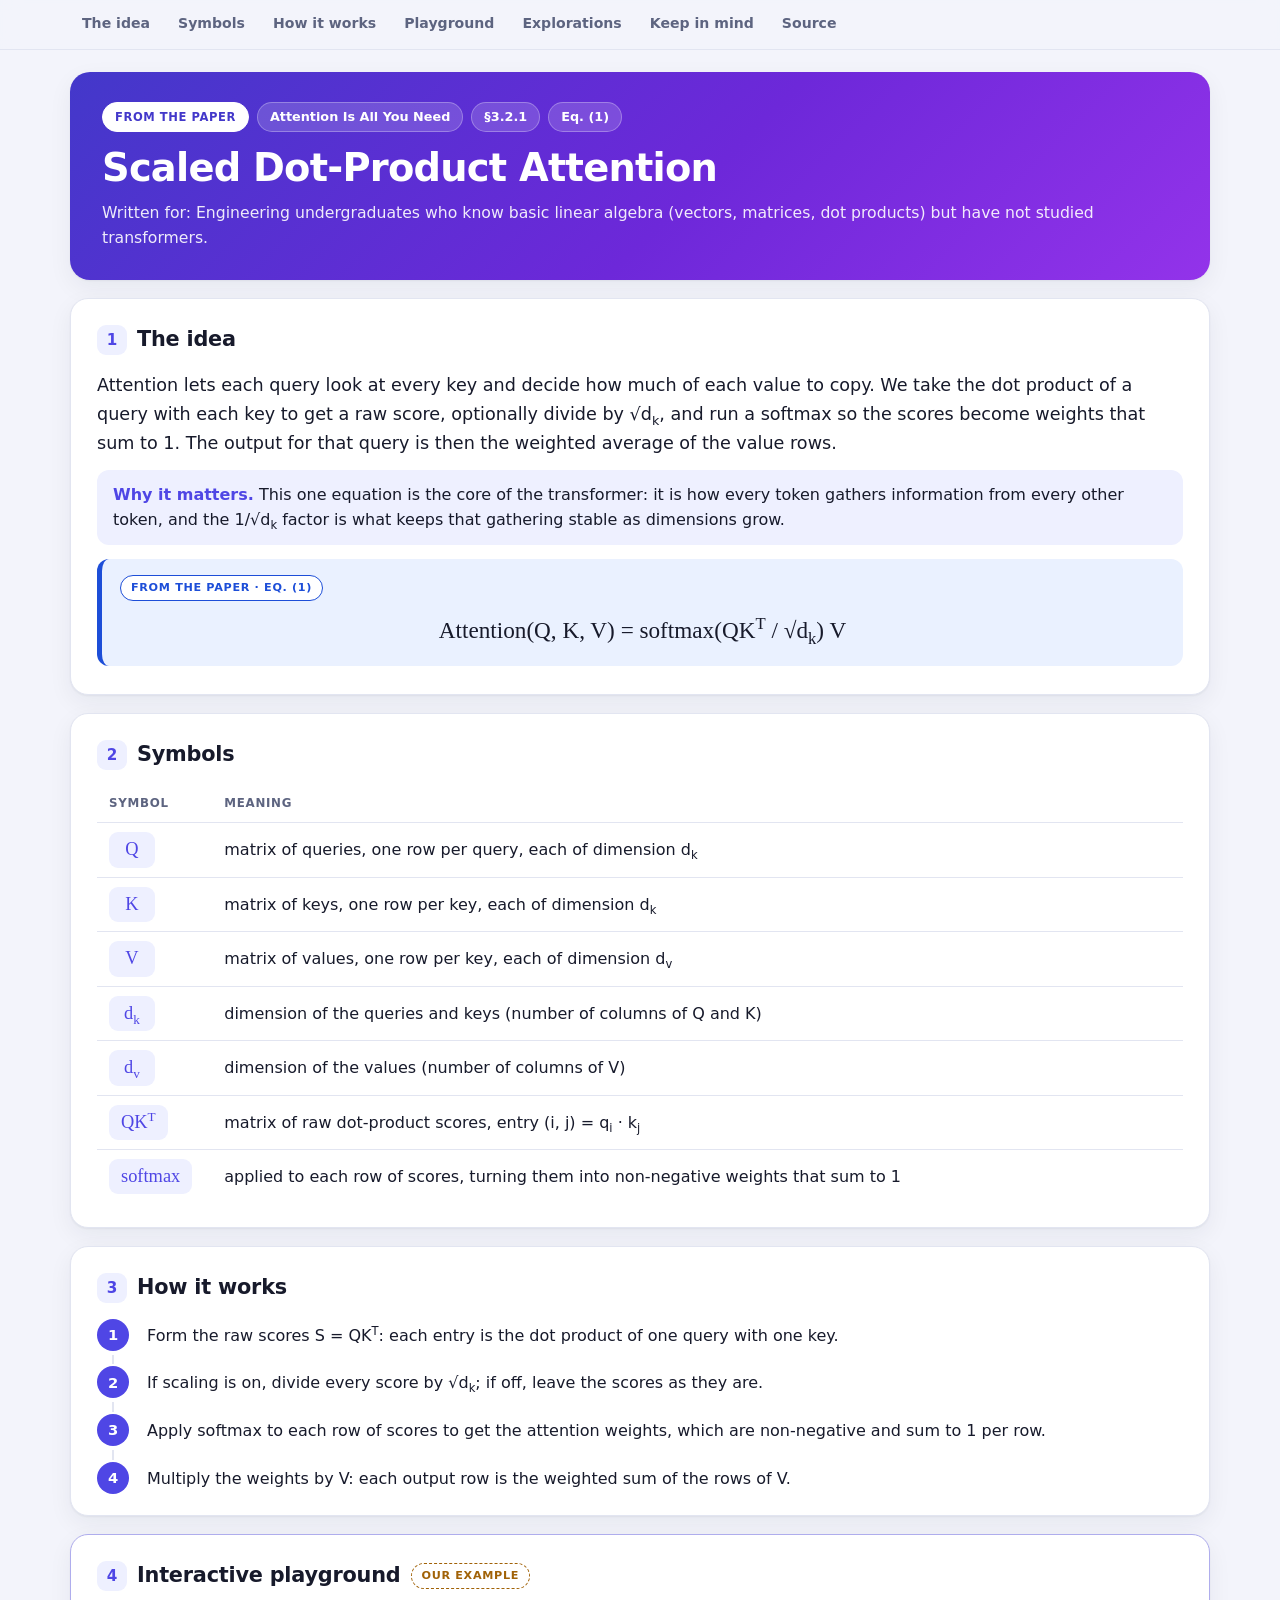
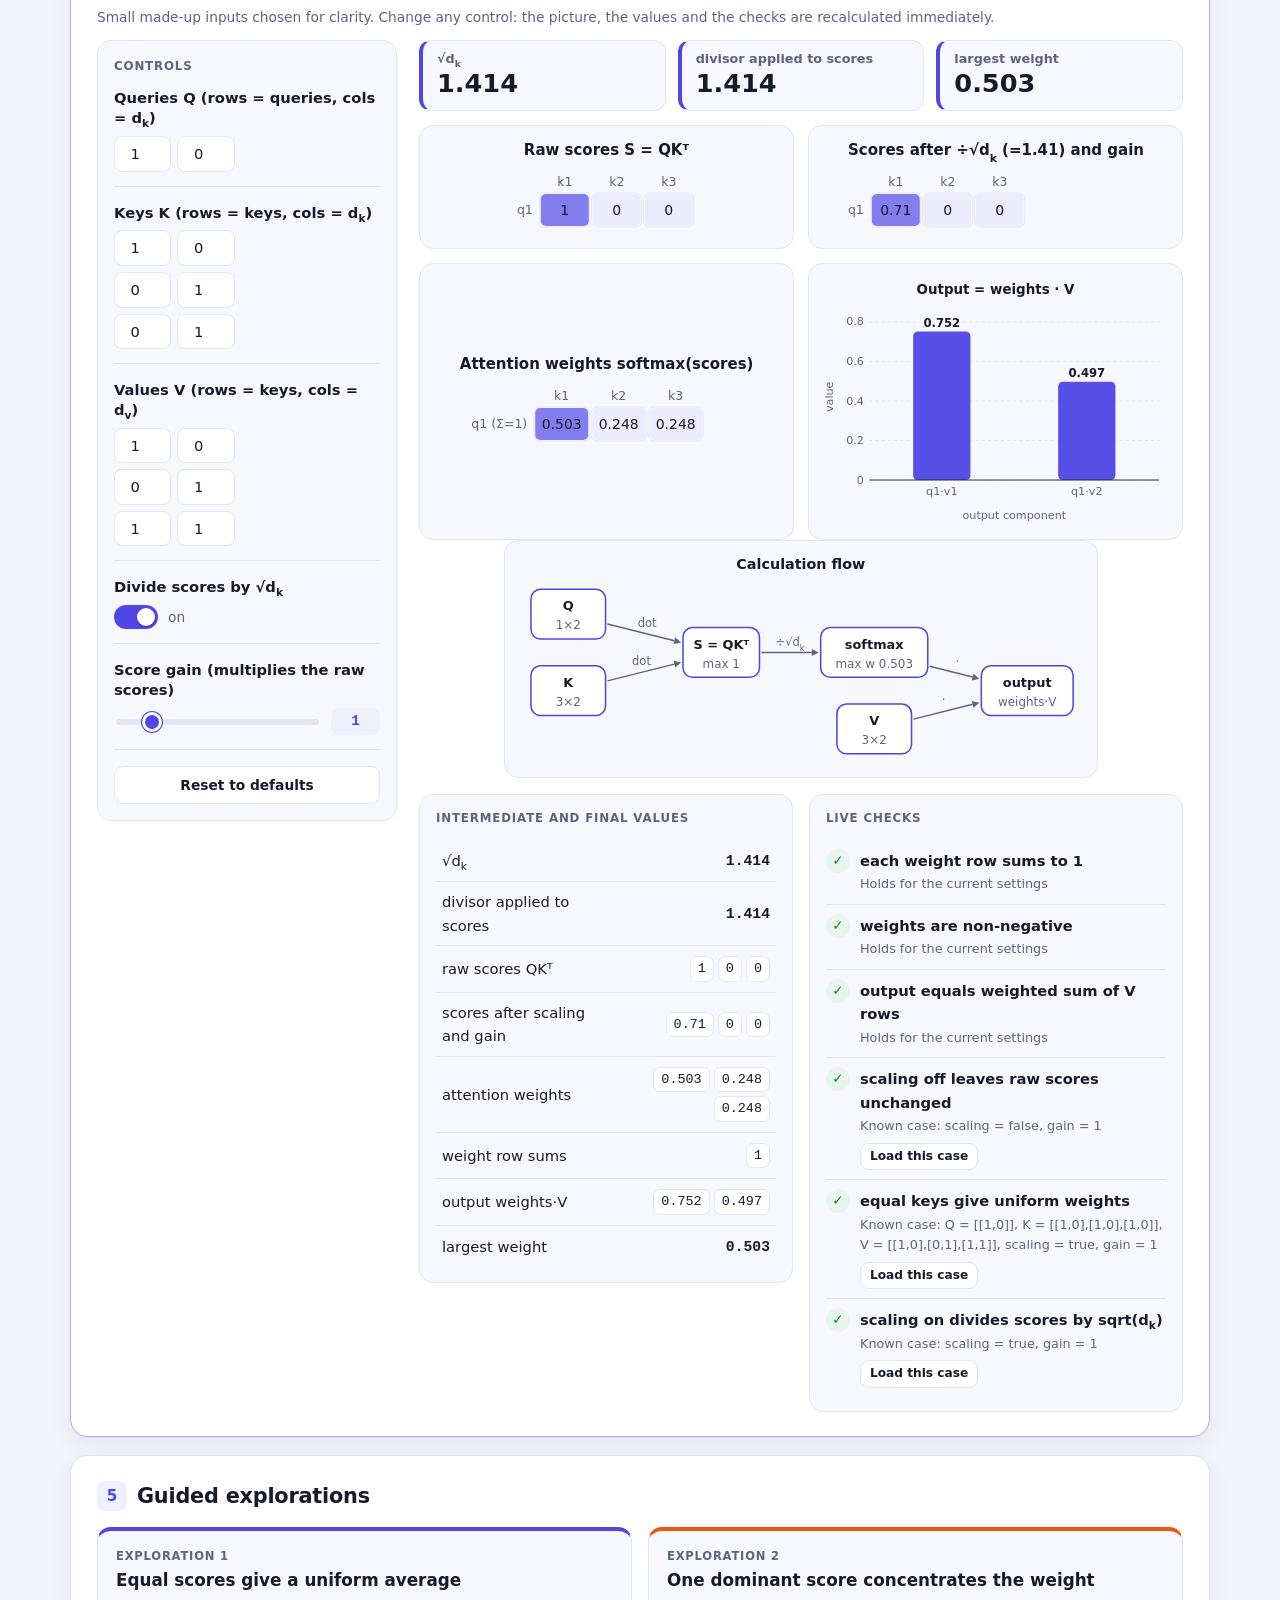
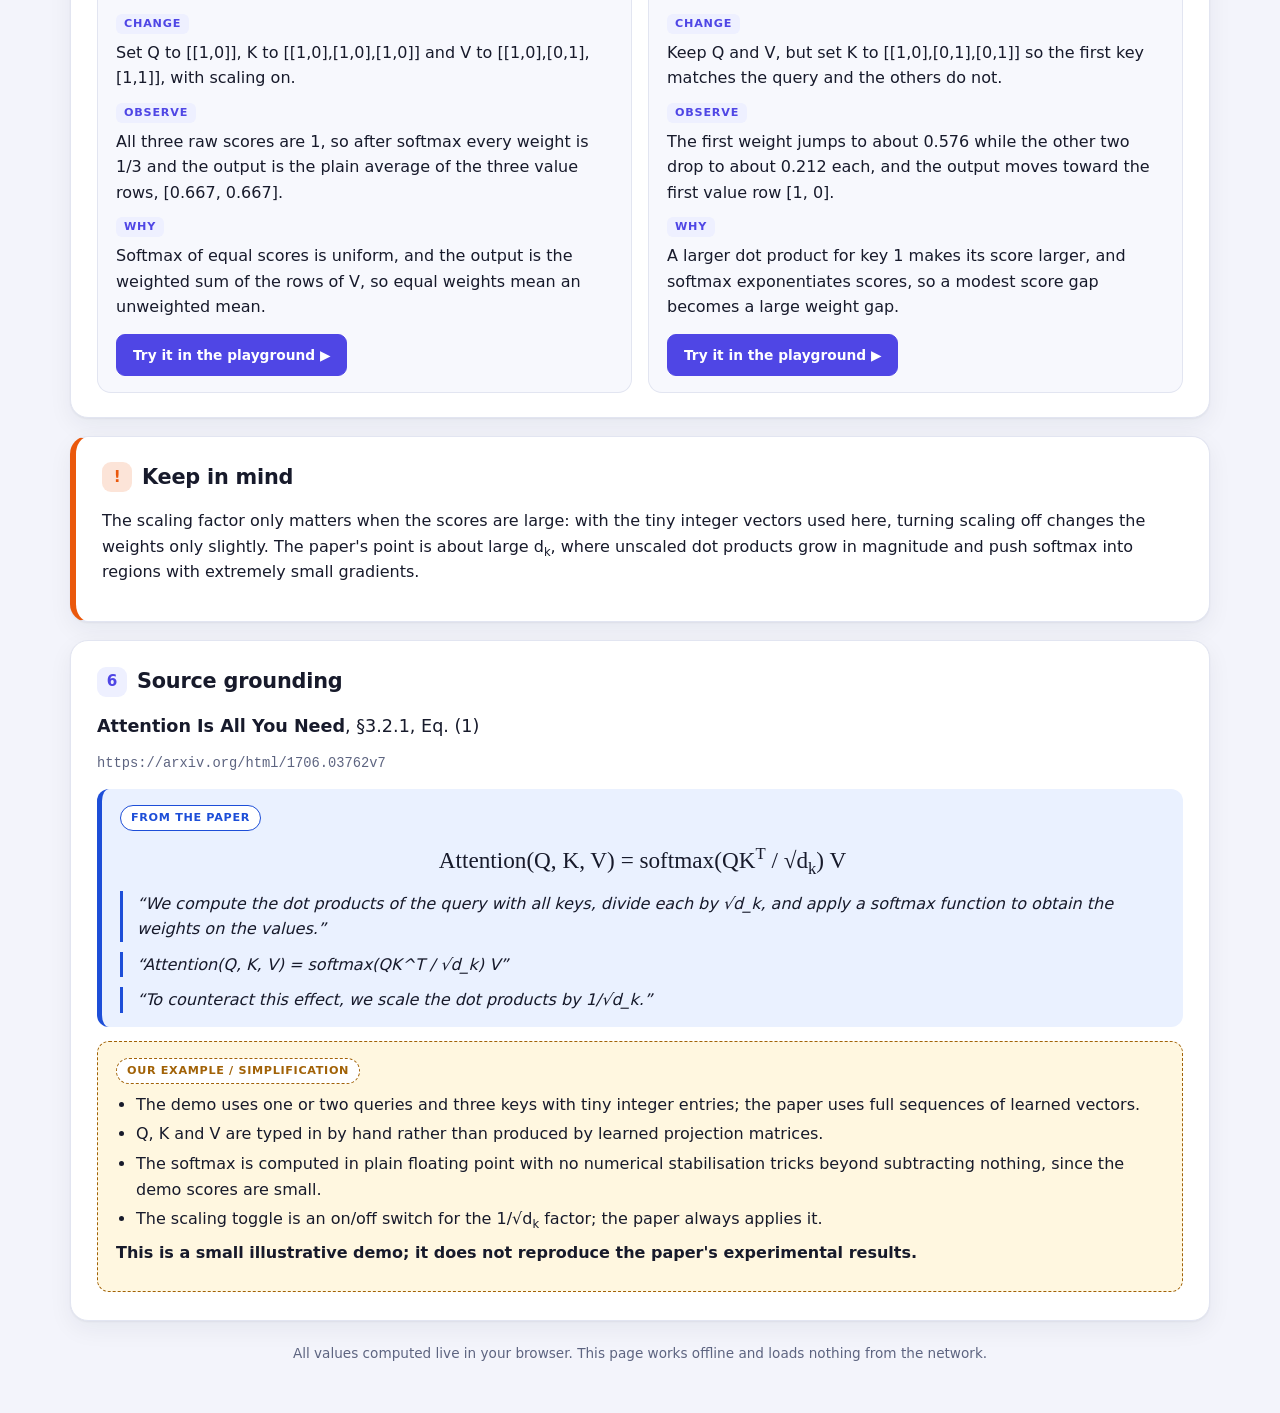
==== examples/attention/out/index.html @ cba254c0 "Redesign page template: hero, sticky controls, result tiles, larger charts" ====
<!DOCTYPE html>
<html lang="en">
<head>
<meta charset="utf-8">
<meta name="viewport" content="width=device-width, initial-scale=1">
<title>Scaled Dot-Product Attention</title>
<style>
:root {
  --bg: #f3f4fb; --card: #ffffff; --card2: #f7f8fd; --fg: #171a2b; --muted: #5d6480; --line: #e2e5f1;
  --primary: #4f46e5; --primary-2: #7c3aed; --soft: #eef0ff; --accent: #ea580c;
  --paper: #1d4ed8; --paper-bg: #eaf1ff; --ours: #a16207; --ours-bg: #fff7e0;
  --good: #15803d; --good-bg: #e7f6ec; --bad: #dc2626; --bad-bg: #fdecec;
  --c1: #4f46e5; --c2: #ea580c; --c3: #059669; --c4: #c026d3; --c5: #0891b2; --c6: #e11d48;
  --shadow: 0 1px 2px rgba(23, 26, 43, 0.05), 0 8px 24px rgba(23, 26, 43, 0.06);
  color-scheme: light;
}
@media (prefers-color-scheme: dark) {
  :root {
    --bg: #0c0f1d; --card: #151a2e; --card2: #1b213a; --fg: #e9ebf7; --muted: #9ba4c8; --line: #2a3154;
    --primary: #8b93ff; --primary-2: #b18cff; --soft: #232a52; --accent: #fb923c;
    --paper: #8ab6ff; --paper-bg: #14254a; --ours: #fbbf24; --ours-bg: #2f2609;
    --good: #4ade80; --good-bg: #11301f; --bad: #f87171; --bad-bg: #3a1618;
    --c1: #8b93ff; --c2: #fb923c; --c3: #34d399; --c4: #e879f9; --c5: #22d3ee; --c6: #fb7185;
    --shadow: 0 1px 2px rgba(0, 0, 0, 0.3), 0 10px 30px rgba(0, 0, 0, 0.28);
    color-scheme: dark;
  }
}
* { box-sizing: border-box; }
html { -webkit-text-size-adjust: 100%; scroll-behavior: smooth; scroll-padding-top: 64px; }
body { margin: 0; background: var(--bg); color: var(--fg); font: 16px/1.6 "Segoe UI", system-ui, -apple-system, Roboto, Helvetica, Arial, sans-serif; }
main { max-width: 1180px; margin: 0 auto; padding: 0 20px 48px; }
h1 { font-size: clamp(1.6rem, 3.4vw, 2.4rem); line-height: 1.15; margin: 14px 0 10px; letter-spacing: -0.02em; }
h2 { font-size: 1.3rem; margin: 0 0 14px; letter-spacing: -0.01em; display: flex; align-items: center; gap: 10px; }
h2 .no { flex: none; width: 30px; height: 30px; border-radius: 9px; background: var(--soft); color: var(--primary); font-size: 0.95rem; display: grid; place-items: center; font-weight: 700; }
h3 { font-size: 1rem; margin: 0 0 8px; }
p { margin: 0 0 12px; }
code, .mono { font-family: ui-monospace, SFMono-Regular, Menlo, Consolas, monospace; font-size: 0.9em; }
code { background: var(--soft); padding: 1px 5px; border-radius: 5px; }
sub, sup { font-size: 0.72em; line-height: 0; }

/* top navigation */
nav.top { position: sticky; top: 0; z-index: 20; background: color-mix(in srgb, var(--bg) 86%, transparent); backdrop-filter: blur(10px); border-bottom: 1px solid var(--line); }
nav.top div { max-width: 1180px; margin: 0 auto; padding: 0 20px; display: flex; gap: 4px; overflow-x: auto; scrollbar-width: none; }
nav.top a { flex: none; color: var(--muted); text-decoration: none; font-size: 0.88rem; font-weight: 600; padding: 12px 12px; border-bottom: 2px solid transparent; }
nav.top a:hover { color: var(--primary); border-bottom-color: var(--primary); }

/* hero */
header.hero { margin: 22px 0 18px; padding: 30px 32px; border-radius: 20px; color: #fff; background: linear-gradient(135deg, #4338ca 0%, #6d28d9 55%, #9333ea 100%); box-shadow: var(--shadow); }
header.hero .chips { display: flex; flex-wrap: wrap; gap: 8px; }
header.hero .chip { font-size: 0.8rem; font-weight: 600; padding: 4px 12px; border-radius: 999px; background: rgba(255, 255, 255, 0.16); border: 1px solid rgba(255, 255, 255, 0.28); }
header.hero .chip.solid { background: #fff; color: #4338ca; border-color: #fff; text-transform: uppercase; letter-spacing: 0.05em; font-size: 0.72rem; padding-top: 5px; }
header.hero p { margin: 0; opacity: 0.9; font-size: 0.98rem; }

section { background: var(--card); border: 1px solid var(--line); border-radius: 18px; padding: 24px 26px; margin: 18px 0; box-shadow: var(--shadow); }
.lead { font-size: 1.1rem; line-height: 1.65; }
.why { background: var(--soft); border-radius: 12px; padding: 12px 16px; }
.why b { color: var(--primary); }

.tag { display: inline-block; font-size: 0.7rem; font-weight: 700; letter-spacing: 0.06em; text-transform: uppercase; padding: 3px 10px; border-radius: 999px; border: 1px solid; white-space: nowrap; }
.tag.paper { color: var(--paper); background: var(--card); border-color: var(--paper); }
.tag.ours { color: var(--ours); background: var(--card); border-color: var(--ours); border-style: dashed; }
.from-paper { border-left: 5px solid var(--paper); background: var(--paper-bg); border-radius: 12px; padding: 14px 18px; margin: 14px 0 4px; }
.from-ours { border: 1.5px dashed var(--ours); background: var(--ours-bg); border-radius: 12px; padding: 14px 18px; margin: 14px 0 4px; }
.formula { font-size: 1.45rem; line-height: 1.7; font-family: Cambria, "Cambria Math", "Times New Roman", serif; margin: 10px 0 2px; overflow-x: auto; text-align: center; }
blockquote { margin: 10px 0 0; padding-left: 14px; border-left: 3px solid var(--paper); font-style: italic; }
.cite { color: var(--muted); }

table { border-collapse: collapse; width: 100%; }
th, td { text-align: left; padding: 9px 12px; border-bottom: 1px solid var(--line); vertical-align: middle; }
tr:last-child td { border-bottom: 0; }
th { font-size: 0.74rem; color: var(--muted); text-transform: uppercase; letter-spacing: 0.06em; }
td.sym { width: 1%; white-space: nowrap; padding-right: 20px; }
td.sym span { display: inline-block; min-width: 46px; text-align: center; font-family: Cambria, "Cambria Math", "Times New Roman", serif; font-size: 1.15rem; background: var(--soft); color: var(--primary); border-radius: 9px; padding: 3px 12px; }

ol.steps { list-style: none; margin: 0; padding: 0; counter-reset: s; }
ol.steps li { counter-increment: s; position: relative; padding: 4px 0 18px 50px; }
ol.steps li::before { content: counter(s); position: absolute; left: 0; top: 0; width: 32px; height: 32px; border-radius: 50%; background: var(--primary); color: #fff; font-weight: 700; display: grid; place-items: center; font-size: 0.92rem; }
ol.steps li::after { content: ""; position: absolute; left: 15px; top: 36px; bottom: 2px; width: 2px; background: var(--line); }
ol.steps li:last-child { padding-bottom: 0; } ol.steps li:last-child::after { display: none; }

/* playground */
#playground { border-color: color-mix(in srgb, var(--primary) 35%, var(--line)); }
.play { display: grid; grid-template-columns: 300px minmax(0, 1fr); gap: 22px; align-items: start; }
.controls { position: sticky; top: 62px; background: var(--card2); border: 1px solid var(--line); border-radius: 14px; padding: 16px; max-height: calc(100vh - 80px); overflow-y: auto; }
.kicker { color: var(--muted); font-size: 0.74rem; font-weight: 700; text-transform: uppercase; letter-spacing: 0.07em; margin: 0 0 12px; }
.ctl { margin: 0 0 16px; padding-bottom: 14px; border-bottom: 1px solid var(--line); }
.ctl > label, .ctl > .lbl { display: block; font-weight: 600; font-size: 0.92rem; margin-bottom: 8px; line-height: 1.35; }
.ctl .row { display: flex; align-items: center; gap: 10px; }
.ctl output { flex: none; min-width: 3.4em; text-align: center; font-family: ui-monospace, Consolas, monospace; font-weight: 700; font-size: 0.9rem; color: var(--primary); background: var(--soft); border-radius: 8px; padding: 2px 8px; }
.ctl input[type=range] { -webkit-appearance: none; appearance: none; flex: 1; min-width: 0; height: 22px; background: transparent; cursor: pointer; }
.ctl input[type=range]::-webkit-slider-runnable-track { height: 6px; border-radius: 999px; background: var(--line); }
.ctl input[type=range]::-webkit-slider-thumb { -webkit-appearance: none; width: 20px; height: 20px; margin-top: -7px; border-radius: 50%; background: var(--primary); border: 3px solid var(--card); box-shadow: 0 0 0 1px var(--primary); }
.ctl input[type=range]::-moz-range-track { height: 6px; border-radius: 999px; background: var(--line); }
.ctl input[type=range]::-moz-range-thumb { width: 16px; height: 16px; border-radius: 50%; background: var(--primary); border: 3px solid var(--card); }
.ctl input[type=number], .ctl select { font: inherit; font-size: 0.92rem; color: var(--fg); background: var(--card); border: 1px solid var(--line); border-radius: 8px; padding: 6px 8px; }
.ctl input[type=number]:focus, .ctl select:focus, .ctl input[type=range]:focus-visible { outline: 2px solid var(--primary); outline-offset: 1px; }
.ctl input[type=number] { width: 5.4em; }
.ctl select { width: 100%; }
.ctl .cells { display: grid; gap: 6px; justify-content: start; }
.ctl .cells input { width: 3.9em; padding: 5px 4px; text-align: center; }
.ctl .cells span { display: block; font-size: 0.7rem; color: var(--muted); text-align: center; }
.ctl input[type=checkbox] { -webkit-appearance: none; appearance: none; flex: none; width: 44px; height: 24px; border-radius: 999px; background: var(--line); position: relative; cursor: pointer; transition: background 0.15s; margin: 0; }
.ctl input[type=checkbox]::before { content: ""; position: absolute; top: 3px; left: 3px; width: 18px; height: 18px; border-radius: 50%; background: #fff; transition: transform 0.15s; box-shadow: 0 1px 2px rgba(0, 0, 0, 0.3); }
.ctl input[type=checkbox]:checked { background: var(--primary); }
.ctl input[type=checkbox]:checked::before { transform: translateX(20px); }
button { font: inherit; font-size: 0.86rem; font-weight: 600; color: var(--fg); background: var(--card); border: 1px solid var(--line); border-radius: 9px; padding: 7px 13px; cursor: pointer; }
button:hover { border-color: var(--primary); color: var(--primary); }
button.try { color: #fff; background: var(--primary); border-color: var(--primary); padding: 9px 16px; }
button.try:hover { filter: brightness(1.1); color: #fff; }
#pg-reset { width: 100%; }

.tiles { display: grid; grid-template-columns: repeat(auto-fit, minmax(150px, 1fr)); gap: 12px; margin-bottom: 14px; }
.tile { background: var(--card2); border: 1px solid var(--line); border-left: 4px solid var(--primary); border-radius: 12px; padding: 10px 14px; min-width: 0; }
.tile .k { color: var(--muted); font-size: 0.8rem; font-weight: 600; line-height: 1.3; }
.tile .v { font-size: 1.6rem; font-weight: 700; font-variant-numeric: tabular-nums; line-height: 1.25; overflow-wrap: anywhere; }
.tile .v small { font-size: 0.85rem; font-weight: 600; color: var(--muted); margin-left: 4px; }

#pg-visual { min-height: 140px; }
.pg-svg { max-width: 100%; height: auto; display: block; margin: 0 auto; }
.pg-svg text { font-family: "Segoe UI", system-ui, -apple-system, Roboto, Arial, sans-serif; }
.pg-grid { display: grid; grid-template-columns: repeat(var(--cols, 2), minmax(0, 1fr)); gap: 14px; align-items: stretch; }
.pg-cell { min-width: 0; background: var(--card2); border: 1px solid var(--line); border-radius: 14px; padding: 12px; display: grid; align-items: center; overflow-x: auto; }
.pg-cell.wide { grid-column: 1 / -1; }
.pg-cell > .pg-grid > .pg-cell { background: transparent; border: 0; padding: 0; }
#pg-visual > .pg-svg { background: var(--card2); border: 1px solid var(--line); border-radius: 14px; padding: 12px; }
.pg-note { color: var(--muted); font-size: 0.88rem; margin: 6px 0; text-align: center; }
.err { color: var(--bad); background: var(--bad-bg); border: 1px solid var(--bad); border-radius: 10px; padding: 10px 14px; margin: 0 0 12px; font-size: 0.92rem; }

.results { display: grid; grid-template-columns: repeat(2, minmax(0, 1fr)); gap: 16px; align-items: start; margin-top: 16px; }
.box { background: var(--card2); border: 1px solid var(--line); border-radius: 14px; padding: 14px 16px; min-width: 0; }
#pg-readouts td { padding: 8px 6px; font-size: 0.92rem; }
#pg-readouts td:first-child { width: 46%; }
#pg-readouts td.val { text-align: right; }
.pills { display: flex; flex-wrap: wrap; gap: 4px; justify-content: flex-end; margin: 2px 0; }
.pill { font-family: ui-monospace, Consolas, monospace; font-size: 0.84rem; font-variant-numeric: tabular-nums; background: var(--card); border: 1px solid var(--line); border-radius: 7px; padding: 1px 7px; }
.num { font-family: ui-monospace, Consolas, monospace; font-weight: 700; font-variant-numeric: tabular-nums; }
.unit { color: var(--muted); font-size: 0.82rem; margin-left: 4px; }
.checks { list-style: none; margin: 0; padding: 0; }
.checks li { padding: 9px 0; border-bottom: 1px solid var(--line); font-size: 0.92rem; display: grid; grid-template-columns: auto minmax(0, 1fr); gap: 2px 10px; align-items: start; }
.checks li:last-child { border-bottom: 0; }
.checks .mark { grid-row: span 2; width: 24px; height: 24px; border-radius: 50%; display: grid; place-items: center; font-weight: 700; font-size: 0.85rem; }
.checks .ok .mark { color: var(--good); background: var(--good-bg); } .checks .no .mark { color: var(--bad); background: var(--bad-bg); }
.checks .nm { font-weight: 600; }
.checks .when { color: var(--muted); font-size: 0.8rem; display: flex; flex-wrap: wrap; gap: 6px 10px; align-items: center; overflow-wrap: anywhere; }
.checks button { font-size: 0.76rem; padding: 3px 9px; }

.cards { display: grid; grid-template-columns: repeat(2, minmax(0, 1fr)); gap: 16px; }
.card { border: 1px solid var(--line); border-top: 4px solid var(--primary); border-radius: 14px; padding: 16px 18px; background: var(--card2); display: flex; flex-direction: column; }
.card:nth-child(2) { border-top-color: var(--accent); }
.card h3 { font-size: 1.05rem; }
.card h3 small { display: block; color: var(--muted); font-size: 0.72rem; font-weight: 700; text-transform: uppercase; letter-spacing: 0.07em; margin-bottom: 2px; }
.card dl { margin: 0 0 14px; flex: 1; }
.card dt { display: inline-block; font-size: 0.7rem; font-weight: 700; letter-spacing: 0.07em; text-transform: uppercase; color: var(--primary); background: var(--soft); border-radius: 6px; padding: 1px 8px; margin-top: 12px; }
.card dd { margin: 5px 0 0; }
.limit { border-left: 6px solid var(--accent); }
.limit h2 .no { background: color-mix(in srgb, var(--accent) 16%, transparent); color: var(--accent); }
.muted { color: var(--muted); } .small { font-size: 0.86rem; }
ul.plain { margin: 8px 0 0; padding-left: 20px; }
ul.plain li { margin: 4px 0; }
footer { color: var(--muted); font-size: 0.85rem; text-align: center; margin-top: 22px; }
@media (max-width: 900px) {
  .play { grid-template-columns: minmax(0, 1fr); }
  .controls { position: static; max-height: none; }
}
@media (max-width: 720px) {
  main { padding: 0 12px 36px; }
  .cards, .results, .pg-grid { grid-template-columns: minmax(0, 1fr); }
  section { padding: 18px 16px; }
  header.hero { padding: 22px 18px; }
  .formula { font-size: 1.15rem; }
}

</style>
</head>
<body>
<nav class="top" aria-label="Sections"><div>
  <a href="#idea">The idea</a><a href="#symbols">Symbols</a><a href="#how">How it works</a><a href="#playground">Playground</a><a href="#explore">Explorations</a><a href="#limitation">Keep in mind</a><a href="#grounding">Source</a>
</div></nav>
<main>
<header class="hero">
<div class="chips"><span class="chip solid">From the paper</span><span class="chip">Attention Is All You Need</span><span class="chip">§3.2.1</span><span class="chip">Eq. (1)</span></div>
<h1>Scaled Dot-Product Attention</h1>
<p>Written for: Engineering undergraduates who know basic linear algebra (vectors, matrices, dot products) but have not studied transformers.</p>
</header>

<section id="idea">
<h2><span class="no">1</span>The idea</h2>
<p class="lead">Attention lets each query look at every key and decide how much of each value to copy. We take the dot product of a query with each key to get a raw score, optionally divide by √d<sub>k</sub>, and run a softmax so the scores become weights that sum to 1. The output for that query is then the weighted average of the value rows.</p><p class="why"><b>Why it matters.</b> This one equation is the core of the transformer: it is how every token gathers information from every other token, and the 1/√d<sub>k</sub> factor is what keeps that gathering stable as dimensions grow.</p><div class="from-paper"><span class="tag paper">From the paper · Eq. (1)</span><div class="formula">Attention(Q, K, V) = softmax(QK<sup>T</sup> / √d<sub>k</sub>) V</div></div>
</section>

<section id="symbols">
<h2><span class="no">2</span>Symbols</h2>
<table><thead><tr><th>Symbol</th><th>Meaning</th></tr></thead><tbody><tr><td class="sym"><span>Q</span></td><td>matrix of queries, one row per query, each of dimension d<sub>k</sub></td></tr><tr><td class="sym"><span>K</span></td><td>matrix of keys, one row per key, each of dimension d<sub>k</sub></td></tr><tr><td class="sym"><span>V</span></td><td>matrix of values, one row per key, each of dimension d<sub>v</sub></td></tr><tr><td class="sym"><span>d<sub>k</sub></span></td><td>dimension of the queries and keys (number of columns of Q and K)</td></tr><tr><td class="sym"><span>d<sub>v</sub></span></td><td>dimension of the values (number of columns of V)</td></tr><tr><td class="sym"><span>QK<sup>T</sup></span></td><td>matrix of raw dot-product scores, entry (i, j) = q<sub>i</sub> · k<sub>j</sub></td></tr><tr><td class="sym"><span>softmax</span></td><td>applied to each row of scores, turning them into non-negative weights that sum to 1</td></tr></tbody></table>
</section>

<section id="how">
<h2><span class="no">3</span>How it works</h2>
<ol class="steps"><li>Form the raw scores S = QK<sup>T</sup>: each entry is the dot product of one query with one key.</li><li>If scaling is on, divide every score by √d<sub>k</sub>; if off, leave the scores as they are.</li><li>Apply softmax to each row of scores to get the attention weights, which are non-negative and sum to 1 per row.</li><li>Multiply the weights by V: each output row is the weighted sum of the rows of V.</li></ol>
</section>

<section id="playground">
<h2><span class="no">4</span>Interactive playground <span class="tag ours">Our example</span></h2>
<p class="muted small">Small made-up inputs chosen for clarity. Change any control: the picture, the values and the checks are recalculated immediately.</p>
<div class="play">
  <aside class="controls">
    <p class="kicker">Controls</p>
    <div id="pg-controls"></div>
    <button type="button" id="pg-reset">Reset to defaults</button>
  </aside>
  <div class="stage">
    <div id="pg-error" class="err" hidden></div>
    <div id="pg-tiles" class="tiles"></div>
    <div id="pg-visual"></div>
    <div class="results">
      <div class="box">
        <p class="kicker">Intermediate and final values</p>
        <table id="pg-readouts"><tbody></tbody></table>
      </div>
      <div class="box" id="pg-checks-wrap" hidden>
        <p class="kicker">Live checks</p>
        <ul class="checks" id="pg-checks"></ul>
      </div>
    </div>
  </div>
</div>
</section>

<section id="explore">
<h2><span class="no">5</span>Guided explorations</h2>
<div class="cards"><div class="card"><h3><small>Exploration 1</small>Equal scores give a uniform average</h3><dl><dt>Change</dt><dd>Set Q to [[1,0]], K to [[1,0],[1,0],[1,0]] and V to [[1,0],[0,1],[1,1]], with scaling on.</dd><dt>Observe</dt><dd>All three raw scores are 1, so after softmax every weight is 1/3 and the output is the plain average of the three value rows, [0.667, 0.667].</dd><dt>Why</dt><dd>Softmax of equal scores is uniform, and the output is the weighted sum of the rows of V, so equal weights mean an unweighted mean.</dd></dl><p style="margin:0"><button type="button" class="try" data-set="{&quot;Q&quot;: [[1, 0]], &quot;K&quot;: [[1, 0], [1, 0], [1, 0]], &quot;V&quot;: [[1, 0], [0, 1], [1, 1]], &quot;scaling&quot;: true}">Try it in the playground &#9654;</button></p></div><div class="card"><h3><small>Exploration 2</small>One dominant score concentrates the weight</h3><dl><dt>Change</dt><dd>Keep Q and V, but set K to [[1,0],[0,1],[0,1]] so the first key matches the query and the others do not.</dd><dt>Observe</dt><dd>The first weight jumps to about 0.576 while the other two drop to about 0.212 each, and the output moves toward the first value row [1, 0].</dd><dt>Why</dt><dd>A larger dot product for key 1 makes its score larger, and softmax exponentiates scores, so a modest score gap becomes a large weight gap.</dd></dl><p style="margin:0"><button type="button" class="try" data-set="{&quot;Q&quot;: [[1, 0]], &quot;K&quot;: [[1, 0], [0, 1], [0, 1]], &quot;V&quot;: [[1, 0], [0, 1], [1, 1]], &quot;scaling&quot;: true}">Try it in the playground &#9654;</button></p></div></div>
</section>

<section id="limitation" class="limit">
<h2><span class="no">!</span>Keep in mind</h2>
<p>The scaling factor only matters when the scores are large: with the tiny integer vectors used here, turning scaling off changes the weights only slightly. The paper's point is about large d<sub>k</sub>, where unscaled dot products grow in magnitude and push softmax into regions with extremely small gradients.</p>
</section>

<section id="grounding">
<h2><span class="no">6</span>Source grounding</h2>
<p class="lead"><b>Attention Is All You Need</b>, §3.2.1, Eq. (1)</p><p class="muted small mono">https://arxiv.org/html/1706.03762v7</p><div class="from-paper"><span class="tag paper">From the paper</span><div class="formula">Attention(Q, K, V) = softmax(QK<sup>T</sup> / √d<sub>k</sub>) V</div><blockquote>“We compute the dot products of the query with all keys, divide each by √d_k, and apply a softmax function to obtain the weights on the values.”</blockquote><blockquote>“Attention(Q, K, V) = softmax(QK^T / √d_k) V”</blockquote><blockquote>“To counteract this effect, we scale the dot products by 1/√d_k.”</blockquote></div><div class="from-ours"><span class="tag ours">Our example / simplification</span><ul class="plain"><li>The demo uses one or two queries and three keys with tiny integer entries; the paper uses full sequences of learned vectors.</li><li>Q, K and V are typed in by hand rather than produced by learned projection matrices.</li><li>The softmax is computed in plain floating point with no numerical stabilisation tricks beyond subtracting nothing, since the demo scores are small.</li><li>The scaling toggle is an on/off switch for the 1/√d<sub>k</sub> factor; the paper always applies it.</li></ul><p style="margin-top:8px"><b>This is a small illustrative demo; it does not reproduce the paper's experimental results.</b></p></div>
</section>

<footer>All values computed live in your browser. This page works offline and loads nothing from the network.</footer>
</main>

<script type="application/json" id="pg-data">{"controls": [{"id": "Q", "type": "matrix", "label": "Queries Q (rows = queries, cols = d\u003csub>k\u003c/sub>)", "default": [[1, 0]], "rows": 1, "cols": 2, "min": -3, "max": 3, "step": 1}, {"id": "K", "type": "matrix", "label": "Keys K (rows = keys, cols = d\u003csub>k\u003c/sub>)", "default": [[1, 0], [0, 1], [0, 1]], "rows": 3, "cols": 2, "min": -3, "max": 3, "step": 1}, {"id": "V", "type": "matrix", "label": "Values V (rows = keys, cols = d\u003csub>v\u003c/sub>)", "default": [[1, 0], [0, 1], [1, 1]], "rows": 3, "cols": 2, "min": -3, "max": 3, "step": 1}, {"id": "scaling", "type": "toggle", "label": "Divide scores by √d\u003csub>k\u003c/sub>", "default": true}, {"id": "gain", "type": "slider", "label": "Score gain (multiplies the raw scores)", "default": 1, "min": 0.5, "max": 4, "step": 0.5}], "readouts": [{"key": "sqrtDk", "label": "√d\u003csub>k\u003c/sub>", "digits": 3, "unit": ""}, {"key": "divisor", "label": "divisor applied to scores", "digits": 3, "unit": ""}, {"key": "S", "label": "raw scores QKᵀ", "digits": 2, "unit": ""}, {"key": "scores", "label": "scores after scaling and gain", "digits": 2, "unit": ""}, {"key": "weights", "label": "attention weights", "digits": 3, "unit": ""}, {"key": "rowSums", "label": "weight row sums", "digits": 3, "unit": ""}, {"key": "output", "label": "output weights·V", "digits": 3, "unit": ""}, {"key": "maxWeight", "label": "largest weight", "digits": 3, "unit": ""}], "tests": [{"name": "each weight row sums to 1", "params": {}, "expect": "out.rowSums.every(s => Math.abs(s - 1) \u003c 1e-9)"}, {"name": "weights are non-negative", "params": {}, "expect": "out.weights.every(r => r.every(w => w >= -1e-12))"}, {"name": "output equals weighted sum of V rows", "params": {}, "expect": "out.output.every((row, i) => row.every((val, c) => Math.abs(val - out.weights[i].reduce((a, w, j) => a + w * p.V[j][c], 0)) \u003c 1e-9))"}, {"name": "scaling off leaves raw scores unchanged", "params": {"scaling": false, "gain": 1}, "expect": "out.scores.every((r, i) => r.every((v, j) => Math.abs(v - out.S[i][j]) \u003c 1e-9))"}, {"name": "equal keys give uniform weights", "params": {"Q": [[1, 0]], "K": [[1, 0], [1, 0], [1, 0]], "V": [[1, 0], [0, 1], [1, 1]], "scaling": true, "gain": 1}, "expect": "out.weights[0].every(w => Math.abs(w - 1 / 3) \u003c 1e-9) && Math.abs(out.output[0][0] - 2 / 3) \u003c 1e-9 && Math.abs(out.output[0][1] - 2 / 3) \u003c 1e-9"}, {"name": "scaling on divides scores by sqrt(d\u003csub>k\u003c/sub>)", "params": {"scaling": true, "gain": 1}, "expect": "out.scores.every((r, i) => r.every((v, j) => Math.abs(v - out.S[i][j] / Math.sqrt(out.dk)) \u003c 1e-9))"}]}</script>
<script>
/* Paper to Playground helper library.
   H  : pure drawing + math helpers available to generated compute()/render() code.
   PG : parameter plumbing shared by the page runtime and the offline checker.
   No DOM access here, so the same file runs in the browser and in the embedded JS engine. */
var H = (function () {
  'use strict';
  var H = {};
  var NAMED = { accent: 'var(--accent)', primary: 'var(--primary)', fg: 'var(--fg)', muted: 'var(--muted)', line: 'var(--line)',
    good: 'var(--good)', bad: 'var(--bad)', warn: 'var(--ours)', paper: 'var(--paper)', none: 'none', bg: 'var(--card)' };
  H.colors = ['var(--c1)', 'var(--c2)', 'var(--c3)', 'var(--c4)', 'var(--c5)', 'var(--c6)'];

  function col(c, def) {
    if (c === undefined || c === null || c === '') return def;
    if (typeof c === 'number') return H.colors[((Math.round(c) % 6) + 6) % 6];
    if (NAMED[c]) return NAMED[c];
    return String(c).replace(/[;"<>]/g, '');
  }
  function n(v, d) { v = Number(v); return isFinite(v) ? v : d; }
  function r2(v) { return Math.round(v * 100) / 100; }
  function arr(a) { return Array.isArray(a) ? a : (a === undefined || a === null ? [] : [a]); }
  function mat(m) {
    m = arr(m);
    if (m.length && !Array.isArray(m[0])) return [m];
    return m.map(arr);
  }

  /* ---------- math ---------- */
  H.clamp = function (x, lo, hi) { return Math.min(hi, Math.max(lo, x)); };
  H.round = function (x, d) { var k = Math.pow(10, d === undefined ? 0 : d); return Math.round(x * k) / k; };
  H.sum = function (a) { var s = 0; a = arr(a); for (var i = 0; i < a.length; i++) s += Number(a[i]); return s; };
  H.mean = function (a) { a = arr(a); return a.length ? H.sum(a) / a.length : 0; };
  H.dot = function (a, b) { var s = 0, k = Math.min(arr(a).length, arr(b).length); for (var i = 0; i < k; i++) s += a[i] * b[i]; return s; };
  H.transpose = function (m) {
    m = mat(m); if (!m.length) return [];
    return m[0].map(function (_, j) { return m.map(function (row) { return row[j]; }); });
  };
  H.matmul = function (a, b) {
    a = mat(a); b = mat(b); var bt = H.transpose(b);
    return a.map(function (row) { return bt.map(function (c) { return H.dot(row, c); }); });
  };
  H.softmax = function (a, T) {
    a = arr(a).map(Number); if (!a.length) return [];
    T = (T === undefined || !(T > 0)) ? 1 : T;
    var mx = Math.max.apply(null, a);
    var e = a.map(function (v) { return Math.exp((v - mx) / T); });
    var s = H.sum(e);
    return e.map(function (v) { return v / s; });
  };
  H.log2 = function (x) { return Math.log(x) / Math.LN2; };
  H.linspace = function (a, b, k) {
    k = Math.max(1, Math.round(n(k, 2))); if (k === 1) return [a];
    var o = []; for (var i = 0; i < k; i++) o.push(a + (b - a) * i / (k - 1)); return o;
  };
  H.range = function (k) { var o = []; for (var i = 0; i < k; i++) o.push(i); return o; };
  H.argmax = function (a) { var bi = -1, bv = -Infinity; arr(a).forEach(function (v, i) { if (v > bv) { bv = v; bi = i; } }); return bi; };
  /* seeded pseudo-random generator (mulberry32): var rnd = H.rng(7); rnd() -> [0,1) */
  H.rng = function (seed) {
    var s = (Math.round(n(seed, 1)) >>> 0) || 1;
    return function () {
      s = (s + 0x6D2B79F5) >>> 0; var t = s;
      t = Math.imul(t ^ (t >>> 15), t | 1); t ^= t + Math.imul(t ^ (t >>> 7), t | 61);
      return ((t ^ (t >>> 14)) >>> 0) / 4294967296;
    };
  };
  H.fmt = function (x, d) {
    if (typeof x === 'boolean') return x ? 'yes' : 'no';
    if (typeof x === 'string') return x;
    if (x === null || x === undefined) return '–';
    if (Array.isArray(x)) return '[' + x.map(function (v) { return H.fmt(v, d); }).join(', ') + ']';
    x = Number(x);
    if (isNaN(x)) return 'NaN';
    if (!isFinite(x)) return x > 0 ? '∞' : '−∞';
    d = (d === undefined || d === null || !isFinite(d)) ? 3 : Math.max(0, Math.min(10, Math.round(d)));
    if (x !== 0 && Math.abs(x) < 0.5 * Math.pow(10, -d)) return x.toExponential(2).replace('-', '−');
    if (Math.abs(x) >= 1e7) return x.toExponential(2).replace('-', '−');
    var s = x.toFixed(d);
    if (s.indexOf('.') >= 0) s = s.replace(/0+$/, '').replace(/\.$/, '');
    if (s === '-0') s = '0';
    return s.replace('-', '−');
  };
  H.esc = function (s) {
    return String(s === undefined || s === null ? '' : s).replace(/&/g, '&amp;').replace(/</g, '&lt;').replace(/>/g, '&gt;').replace(/"/g, '&quot;');
  };

  /* ---------- svg primitives ---------- */
  H.svg = function (w, h, inner) {
    w = n(w, 480); h = n(h, 260);
    return '<svg class="pg-svg" viewBox="0 0 ' + w + ' ' + h + '" width="' + w + '" height="' + h + '" role="img">' +
      (Array.isArray(inner) ? inner.join('') : (inner || '')) + '</svg>';
  };
  /* d_k, m_{t-1}, 10^-8 in labels become real sub/superscripts */
  function script(t) {
    function span(kind) { return function (m, pre, braced, bare) { return pre + '<tspan baseline-shift="' + kind + '" style="font-size:72%">' + (braced !== undefined ? braced : bare) + '</tspan>'; }; }
    return t.replace(/([^\s_])_(?:\{([^{}]{1,24})\}|([A-Za-z0-9]{1,3})(?![A-Za-z0-9_]))/g, span('sub'))
      .replace(/([^\s^])\^(?:\{([^{}]{1,24})\}|([\u2212-]?[A-Za-z0-9]{1,3})(?![A-Za-z0-9]))/g, span('super'));
  }
  H.text = function (x, y, str, o) {
    o = o || {};
    var st = 'fill:' + col(o.color || o.fill, 'var(--fg)') + ';font-size:' + n(o.size, 12) + 'px;' + (o.bold ? 'font-weight:600;' : '');
    var tr = o.rotate ? ' transform="rotate(' + n(o.rotate, 0) + ' ' + r2(n(x, 0)) + ' ' + r2(n(y, 0)) + ')"' : '';
    return '<text x="' + r2(n(x, 0)) + '" y="' + r2(n(y, 0)) + '" text-anchor="' + (o.anchor === 'middle' || o.anchor === 'end' ? o.anchor : 'start') + '" style="' + st + '"' + tr + '>' + script(H.esc(H.fmt(str))) + '</text>';
  };
  function T(x, y, str, o) { o = o || {}; var q = { anchor: 'middle' }; for (var k in o) q[k] = o[k]; return H.text(x, y, str, q); }
  H.line = function (x1, y1, x2, y2, o) {
    o = o || {};
    return '<line x1="' + r2(n(x1, 0)) + '" y1="' + r2(n(y1, 0)) + '" x2="' + r2(n(x2, 0)) + '" y2="' + r2(n(y2, 0)) +
      '" style="stroke:' + col(o.color || o.stroke, 'var(--fg)') + ';stroke-width:' + n(o.width, 1.5) + (o.dash ? ';stroke-dasharray:' + (o.dash === true ? '4 3' : String(o.dash).replace(/[^0-9 .,]/g, '')) : '') + '"/>';
  };
  H.rect = function (x, y, w, h, o) {
    o = o || {};
    return '<rect x="' + r2(n(x, 0)) + '" y="' + r2(n(y, 0)) + '" width="' + r2(Math.max(0, n(w, 0))) + '" height="' + r2(Math.max(0, n(h, 0))) +
      '" rx="' + n(o.rx, 0) + '" style="fill:' + col(o.fill || o.color, 'var(--c1)') + ';stroke:' + col(o.stroke, 'none') +
      ';stroke-width:' + n(o.width, 1) + ';fill-opacity:' + n(o.opacity, 1) + '"/>';
  };
  H.circle = function (cx, cy, r, o) {
    o = o || {};
    return '<circle cx="' + r2(n(cx, 0)) + '" cy="' + r2(n(cy, 0)) + '" r="' + r2(Math.max(0, n(r, 3))) + '" style="fill:' + col(o.fill || o.color, 'var(--c1)') +
      ';stroke:' + col(o.stroke, 'none') + ';stroke-width:' + n(o.width, 1) + ';fill-opacity:' + n(o.opacity, 1) + '"/>';
  };
  H.path = function (points, o) {
    o = o || {};
    var d = '', pen = false;
    arr(points).forEach(function (p) {
      var x = Number(p && p[0]), y = Number(p && p[1]);
      if (!isFinite(x) || !isFinite(y)) { pen = false; return; }
      d += (pen ? 'L' : 'M') + r2(x) + ' ' + r2(y) + ' '; pen = true;
    });
    return '<path d="' + d + '" style="fill:' + col(o.fill, 'none') + ';stroke:' + col(o.color || o.stroke, 'var(--c1)') + ';stroke-width:' + n(o.width, 2) +
      (o.dash ? ';stroke-dasharray:4 3' : '') + ';fill-opacity:' + n(o.opacity, 1) + '"/>';
  };
  H.arrow = function (x1, y1, x2, y2, o) {
    o = o || {};
    x1 = n(x1, 0); y1 = n(y1, 0); x2 = n(x2, 0); y2 = n(y2, 0);
    var c = col(o.color, 'var(--muted)'), w = n(o.width, 1.5);
    var dx = x2 - x1, dy = y2 - y1, L = Math.sqrt(dx * dx + dy * dy) || 1, ux = dx / L, uy = dy / L, hs = 5 + w * 1.5;
    var bx = x2 - ux * hs, by = y2 - uy * hs;
    var s = H.line(x1, y1, bx, by, { color: c, width: w, dash: o.dash });
    s += '<polygon points="' + r2(x2) + ',' + r2(y2) + ' ' + r2(bx - uy * hs * 0.5) + ',' + r2(by + ux * hs * 0.5) + ' ' + r2(bx + uy * hs * 0.5) + ',' + r2(by - ux * hs * 0.5) + '" style="fill:' + c + '"/>';
    if (o.label !== undefined && o.label !== '') s += T((x1 + x2) / 2 + uy * 12, (y1 + y2) / 2 - ux * 7 + (ux ? 0 : 4), o.label, { size: 12, color: o.labelColor || 'muted' });
    return s;
  };

  /* ---------- charts (each returns a complete <svg>) ---------- */
  function ticks(lo, hi, k) {
    var span = hi - lo;
    if (!(span > 0)) { span = Math.abs(lo) || 1; lo -= span / 2; hi = lo + span; }
    var step = Math.pow(10, Math.floor(Math.log(span / k) / Math.LN10)), e = span / k / step;
    if (e >= 7.5) step *= 10; else if (e >= 3.5) step *= 5; else if (e >= 1.5) step *= 2;
    var t = [], v = Math.ceil(lo / step - 1e-9) * step;
    for (; v <= hi + step * 1e-9 && t.length < 40; v += step) t.push(Math.abs(v) < step * 1e-9 ? 0 : v);
    return { t: t, d: Math.max(0, Math.min(8, -Math.floor(Math.log(step) / Math.LN10 + 1e-9))) };
  }
  function finite(a) { return a.filter(function (v) { return typeof v === 'number' && isFinite(v); }); }
  function hlSet(h) { var s = {}; arr(h).forEach(function (i) { s[i] = 1; }); return s; }

  H.bars = function (o) {
    o = o || {};
    var vals = arr(o.values).map(Number), k = vals.length;
    var labels = arr(o.labels), w = n(o.w, 390), h = n(o.h, 280), dg = o.digits === undefined ? 3 : o.digits;
    var m = { l: 54, r: 12, t: o.title ? 42 : 18, b: o.xLabel ? 52 : 32 };
    var f = finite(vals), lo = Math.min(0, f.length ? Math.min.apply(null, f) : 0), hi = Math.max(0, f.length ? Math.max.apply(null, f) : 1);
    if (o.min !== undefined && isFinite(o.min)) lo = Math.min(lo, Number(o.min));
    var span0 = hi - lo;
    if (o.max !== undefined && isFinite(o.max)) hi = Math.max(hi, Number(o.max)); else hi = hi + span0 * 0.12;
    if (lo < 0) lo -= span0 * 0.14;   /* room for value labels under negative bars */
    if (hi === lo) hi = lo + 1;
    var tk = ticks(lo, hi, 5), pw = w - m.l - m.r, ph = h - m.t - m.b;
    var Y = function (v) { return m.t + ph - (v - lo) / (hi - lo) * ph; };
    var hl = hlSet(o.highlight), s = '';
    if (o.title) s += T(w / 2, 20, o.title, { size: 15, bold: true });
    tk.t.forEach(function (v) {
      s += H.line(m.l, Y(v), w - m.r, Y(v), { color: 'line', width: 1, dash: '3 4' });
      s += T(m.l - 6, Y(v) + 4, H.fmt(v, tk.d), { anchor: 'end', size: 12.5, color: 'muted' });
    });
    var slot = k ? pw / k : pw, bw = Math.min(64, slot * 0.7);
    for (var i = 0; i < k; i++) {
      var v = isFinite(vals[i]) ? vals[i] : 0, cx = m.l + slot * (i + 0.5), y0 = Y(0), y1 = Y(H.clamp(v, lo, hi));
      var c = o.colors ? col(arr(o.colors)[i], 'var(--c1)') : (hl[i] ? 'var(--accent)' : col(o.color, 'var(--c1)'));
      s += H.rect(cx - bw / 2, Math.min(y0, y1), bw, Math.abs(y1 - y0), { fill: c, rx: 5, opacity: (o.highlight !== undefined && !hl[i]) ? 0.45 : 0.95 });
      if (k <= 16) s += T(cx, (v >= 0 ? Math.min(y0, y1) - 5 : Math.max(y0, y1) + 13), H.fmt(vals[i], dg), { size: k > 10 ? 10 : 13, bold: true });
      if (k <= 24) s += T(cx, m.t + ph + 17, labels[i] === undefined ? String(i + 1) : labels[i], { size: k > 12 ? 10 : 12.5, color: 'muted' });
    }
    s += H.line(m.l, Y(0), w - m.r, Y(0), { color: 'fg', width: 1 });
    if (o.yLabel) s += T(13, m.t + ph / 2, o.yLabel, { size: 12.5, color: 'muted', rotate: -90 });
    if (o.xLabel) s += T(m.l + pw / 2, h - 8, o.xLabel, { size: 12.5, color: 'muted' });
    return H.svg(w, h, s);
  };

  H.lines = function (o) {
    o = o || {};
    var cat = arr(o.x).length && arr(o.x).some(function (v) { return typeof v !== 'number' || !isFinite(v); }) ? arr(o.x).map(String) : null;
    function catX(v) { if (!cat || typeof v === 'number') return Number(v); var k = cat.indexOf(String(v)); return k < 0 ? NaN : k; }
    var series = arr(o.series).map(function (sr, i) {
      var y = arr(sr && sr.y).map(Number);
      var x = arr(sr && sr.x).length ? arr(sr.x).map(Number) : (arr(o.x).length && !cat ? arr(o.x).map(Number) : H.range(y.length));
      return { name: sr && sr.name !== undefined ? String(sr.name) : '', x: x, y: y, color: col(sr && sr.color, H.colors[i % 6]), dash: sr && sr.dash };
    });
    var pts = arr(o.points).map(function (q) { return { x: catX(q && q.x), y: Number(q && q.y), label: q && q.label, color: q && q.color }; });
    var marks = arr(o.markers).map(function (q) { return { x: catX(q && q.x), label: q && q.label }; });
    var w = n(o.w, 400), h = n(o.h, 290), named = series.filter(function (sr) { return sr.name; });
    var m = { l: 56, r: 16, t: (o.title ? 40 : 14) + (named.length ? 18 : 0), b: 48 };
    var xs = [], ys = [];
    series.forEach(function (sr) { xs = xs.concat(finite(sr.x)); ys = ys.concat(finite(sr.y)); });
    pts.forEach(function (p) { if (isFinite(p.x)) xs.push(Number(p.x)); if (isFinite(p.y)) ys.push(Number(p.y)); });
    marks.forEach(function (p) { if (isFinite(p.x)) xs.push(Number(p.x)); });
    var x0 = xs.length ? Math.min.apply(null, xs) : 0, x1 = xs.length ? Math.max.apply(null, xs) : 1;
    var y0 = ys.length ? Math.min.apply(null, ys) : 0, y1 = ys.length ? Math.max.apply(null, ys) : 1;
    if (x1 === x0) { x0 -= 0.5; x1 += 0.5; }
    var pad = (y1 - y0) * 0.06 || Math.abs(y0) * 0.1 || 0.5; y0 -= pad; y1 += pad;
    if (o.yMin !== undefined && isFinite(o.yMin)) y0 = Number(o.yMin);
    if (o.yMax !== undefined && isFinite(o.yMax)) y1 = Number(o.yMax);
    if (y1 <= y0) y1 = y0 + 1;
    var pw = w - m.l - m.r, ph = h - m.t - m.b;
    var X = function (v) { return m.l + (v - x0) / (x1 - x0) * pw; }, Y = function (v) { return m.t + ph - (H.clamp(v, y0, y1) - y0) / (y1 - y0) * ph; };
    var s = '', tx = ticks(x0, x1, 6), ty = ticks(y0, y1, 5);
    if (o.title) s += T(w / 2, 20, o.title, { size: 15, bold: true });
    ty.t.forEach(function (v) { s += H.line(m.l, Y(v), w - m.r, Y(v), { color: 'line', width: 1, dash: '3 4' }) + T(m.l - 6, Y(v) + 4, H.fmt(v, ty.d), { anchor: 'end', size: 12.5, color: 'muted' }); });
    if (cat) tx = { t: H.range(cat.length).filter(function (i) { return cat.length <= 12 || i % Math.ceil(cat.length / 12) === 0; }), d: 0 };
    tx.t.forEach(function (v) { s += H.line(X(v), m.t + ph, X(v), m.t + ph + 4, { color: 'muted', width: 1 }) + T(X(v), m.t + ph + 16, cat ? cat[v] : H.fmt(v, tx.d), { size: 12.5, color: 'muted' }); });
    s += H.line(m.l, m.t + ph, w - m.r, m.t + ph, { color: 'fg', width: 1 }) + H.line(m.l, m.t, m.l, m.t + ph, { color: 'fg', width: 1 });
    marks.forEach(function (mk) {
      if (!isFinite(mk.x)) return;
      s += H.line(X(mk.x), m.t, X(mk.x), m.t + ph, { color: 'accent', width: 1.5, dash: true });
      if (mk.label !== undefined && mk.label !== '') s += T(H.clamp(X(mk.x), m.l + 30, w - m.r - 30), m.t + 11, mk.label, { size: 11, color: 'accent', bold: true });
    });
    series.forEach(function (sr) {
      s += H.path(sr.x.map(function (xv, i) { return [isFinite(xv) && isFinite(sr.y[i]) ? X(xv) : NaN, isFinite(sr.y[i]) ? Y(sr.y[i]) : NaN]; }), { color: sr.color, width: 2.6, dash: sr.dash });
      if (sr.x.length <= 24) sr.x.forEach(function (xv, i) { if (isFinite(xv) && isFinite(sr.y[i])) s += H.circle(X(xv), Y(sr.y[i]), 3.2, { fill: sr.color }); });
    });
    pts.forEach(function (p) {
      if (!isFinite(p.x) || !isFinite(p.y)) return;
      s += H.circle(X(p.x), Y(p.y), 5.5, { fill: col(p.color, 'var(--accent)'), stroke: 'bg', width: 2 });
      if (p.label !== undefined) s += T(H.clamp(X(p.x), m.l + 40, w - m.r - 40), Y(p.y) - 10, p.label, { size: 11, bold: true });
    });
    var lx = m.l;
    named.forEach(function (sr) {
      s += H.line(lx, m.t - 10, lx + 16, m.t - 10, { color: sr.color, width: 3 }) + T(lx + 21, m.t - 6, sr.name, { anchor: 'start', size: 12.5 });
      lx += 36 + sr.name.length * 7.2;
    });
    if (o.yLabel) s += T(13, m.t + ph / 2, o.yLabel, { size: 12.5, color: 'muted', rotate: -90 });
    if (o.xLabel) s += T(m.l + pw / 2, h - 8, o.xLabel, { size: 12.5, color: 'muted' });
    return H.svg(w, h, s);
  };

  H.heatmap = function (o) {
    o = o || {};
    var M = mat(o.matrix), rows = M.length, cols = rows ? Math.max.apply(null, M.map(function (r) { return r.length; })) : 0;
    var rl = arr(o.rowLabels), cl = arr(o.colLabels), dg = o.digits === undefined ? 2 : o.digits, shade = o.shade !== false;
    var fm = typeof o.fmt === 'function' ? o.fmt : function (v) { return H.fmt(v, dg); };
    var maxL = 0; rl.forEach(function (t) { maxL = Math.max(maxL, String(t).length); });
    var left = rl.length ? Math.min(170, 14 + maxL * 7.4) : 8, top = (o.title ? 34 : 6) + (cl.length ? 20 : 0);
    var longest = 4; M.forEach(function (r) { r.forEach(function (v) { longest = Math.max(longest, String(fm(v)).length); }); });
    cl.forEach(function (t) { longest = Math.max(longest, String(t).length * 0.9); });
    var cw = n(o.cellW, H.clamp(longest * 8.2 + 16, 52, 120)), ch = n(o.cellH, 36);
    var w = Math.max(left + cols * cw + 8, o.title ? String(o.title).length * 8.4 + 16 : 0), h = top + rows * ch + 8;
    var all = []; M.forEach(function (r) { all = all.concat(finite(r.map(Number))); });
    var lo = o.min !== undefined ? Number(o.min) : (all.length ? Math.min.apply(null, all) : 0), hi = o.max !== undefined ? Number(o.max) : (all.length ? Math.max.apply(null, all) : 1);
    var hl = {}; arr(o.highlight).forEach(function (rc) { if (Array.isArray(rc)) hl[rc[0] + ',' + rc[1]] = 1; });
    var s = '';
    if (o.title) s += T(w / 2, 17, o.title, { size: 15, bold: true });
    for (var j = 0; j < cols; j++) if (cl[j] !== undefined) s += T(left + cw * (j + 0.5), top - 6, cl[j], { size: 12.5, color: 'muted' });
    for (var i = 0; i < rows; i++) {
      if (rl[i] !== undefined) s += T(left - 6, top + ch * (i + 0.5) + 4, rl[i], { anchor: 'end', size: 12.5, color: 'muted' });
      for (j = 0; j < cols; j++) {
        var v = M[i][j], x = left + cw * j, y = top + ch * i, isN = typeof v === 'number' && isFinite(v);
        var t = isN && hi > lo ? (v - lo) / (hi - lo) : (isN && shade && hi === lo ? 0.5 : 0);
        var on = hl[i + ',' + j] || o.highlightRow === i || o.highlightCol === j;
        s += H.rect(x + 1, y + 1, cw - 2, ch - 2, { fill: 'var(--card)', stroke: on ? 'accent' : 'line', width: on ? 2.5 : 1, rx: 6 });
        if (shade && isN) s += H.rect(x + 2, y + 2, cw - 4, ch - 4, { fill: col(o.color, 'var(--c1)'), opacity: 0.1 + 0.6 * H.clamp(t, 0, 1), rx: 5 });
        s += T(x + cw / 2, y + ch / 2 + 5, v === undefined ? '' : fm(v), { size: 14, bold: !!on });
      }
    }
    return H.svg(w, h, s);
  };
  H.matrixTable = function (matrix, o) {
    o = o || {}; var q = { matrix: matrix, shade: false };
    for (var k in o) q[k] = o[k];
    return H.heatmap(q);
  };
  H.vectorTable = function (vec, o) {
    o = o || {}; var q = { matrix: [arr(vec)], shade: false };
    for (var k in o) q[k] = o[k];
    if (o.labels && !o.colLabels) q.colLabels = o.labels;
    return H.heatmap(q);
  };

  H.flow = function (o) {
    o = o || {};
    var off = o.title ? 24 : 0, nodes = arr(o.nodes).map(function (nd, i) {
      nd = nd || {};
      var label = String(nd.label !== undefined ? nd.label : (nd.id !== undefined ? nd.id : '')), sub = nd.sub !== undefined ? H.fmt(nd.sub) : '';
      return { id: String(nd.id !== undefined ? nd.id : i), label: label, sub: sub, x: Number(nd.x), y: Number(nd.y), hl: !!nd.highlight,
        bw: Math.max(78, 8 * Math.max(label.length, sub.length) + 24), bh: sub ? 52 : 36 };
    });
    if (nodes.some(function (nd) { return !isFinite(nd.x) || !isFinite(nd.y); })) {
      var gap = 50; arr(o.edges).forEach(function (e) { if (e && e.label !== undefined) gap = Math.max(gap, String(e.label).length * 7.2 + 26); });
      var cx = 14; nodes.forEach(function (nd) { nd.x = cx + nd.bw / 2; nd.y = 44; cx += nd.bw + gap; });
    }
    else {
      /* spread hand-placed nodes apart until every edge has room for its arrow and label */
      var byId = {}, sc = 1, x0 = Infinity;
      nodes.forEach(function (nd) { byId[nd.id] = nd; x0 = Math.min(x0, nd.x - nd.bw / 2); });
      arr(o.edges).forEach(function (e) {
        var a = byId[String(e && e.from)], b = byId[String(e && e.to)]; if (!a || !b || a === b) return;
        var dx = Math.abs(b.x - a.x), dy = Math.abs(b.y - a.y);
        if (dx > 1 && dy < (a.bh + b.bh) / 2) sc = Math.max(sc, ((e.label !== undefined ? String(e.label).length * 7.2 + 28 : 36) + (a.bw + b.bw) / 2) / dx);
      });
      sc = Math.min(sc, 4);
      nodes.forEach(function (nd) { nd.x = (nd.x - x0) * sc + 12 + (sc > 1 ? 0 : x0 - 12 > 0 ? x0 - 12 : 0); });
      if (sc > 1) o = { title: o.title, edges: o.edges, h: o.h };
    }
    var w = n(o.w, 0), h = n(o.h, 0), by = {};
    nodes.forEach(function (nd) { nd.y += off; by[nd.id] = nd; w = Math.max(w, nd.x + nd.bw / 2 + 12); h = Math.max(h, nd.y + nd.bh / 2 + 12); });
    function edge(a, b) {
      var dx = b.x - a.x, dy = b.y - a.y; if (!dx && !dy) return [a.x, a.y];
      var t = Math.min(dx ? (a.bw / 2 + 2) / Math.abs(dx) : Infinity, dy ? (a.bh / 2 + 2) / Math.abs(dy) : Infinity);
      return [a.x + dx * t, a.y + dy * t];
    }
    var s = o.title ? T(w / 2, 17, o.title, { size: 15, bold: true }) : '';
    arr(o.edges).forEach(function (e) {
      var a = by[String(e && e.from)], b = by[String(e && e.to)]; if (!a || !b || a === b) return;
      var p = edge(a, b), q = edge(b, a);
      s += H.arrow(p[0], p[1], q[0], q[1], { label: e.label, color: e.highlight ? 'accent' : 'muted' });
    });
    nodes.forEach(function (nd) {
      s += H.rect(nd.x - nd.bw / 2, nd.y - nd.bh / 2, nd.bw, nd.bh, { fill: 'var(--card)', stroke: nd.hl ? 'accent' : 'primary', width: nd.hl ? 2.8 : 1.6, rx: 10 });
      s += T(nd.x, nd.y + (nd.sub ? -4 : 5), nd.label, { size: 13.5, bold: true });
      if (nd.sub) s += T(nd.x, nd.y + 16, nd.sub, { size: 12.5, color: nd.hl ? 'accent' : 'muted' });
    });
    return H.svg(w, h, s);
  };

  /* place several panels (svg/html strings) side by side; stacks on narrow screens */
  H.grid = function (cols, items) {
    if (Array.isArray(cols)) { items = cols; cols = items.length; }
    cols = Math.max(1, Math.min(2, Math.round(n(cols, 2))));   /* more than 2 columns makes labels unreadable */
    return '<div class="pg-grid" style="--cols:' + cols + '">' + arr(items).map(function (it) {
      var m = /<svg[^>]* width="([0-9.]+)"/.exec(it || '');   /* wide drawings get a full row so they stay readable */
      return '<div class="pg-cell' + (m && Number(m[1]) > 520 ? ' wide' : '') + '">' + (it || '') + '</div>';
    }).join('') + '</div>';
  };
  H.note = function (str) { return '<p class="pg-note">' + H.esc(str) + '</p>'; };
  return H;
})();

var PG = (function () {
  'use strict';
  var PG = {};
  function clone(v) { return JSON.parse(JSON.stringify(v)); }
  function num(v, c, fb) {
    v = Number(v); if (!isFinite(v)) return fb;
    if (typeof c.min === 'number') v = Math.max(c.min, v);
    if (typeof c.max === 'number') v = Math.min(c.max, v);
    return v;
  }
  /* force any value into the shape/range a control allows */
  PG.coerce = function (c, v) {
    var d = c.default, i, j, o;
    if (c.type === 'toggle') return v === true || v === 'true' || v === 1;
    if (c.type === 'select') { for (i = 0; i < c.options.length; i++) if (String(c.options[i].value) === String(v)) return c.options[i].value; return d; }
    if (c.type === 'vector') {
      v = Array.isArray(v) ? v : []; o = [];
      for (i = 0; i < c.length; i++) o.push(num(i < v.length ? v[i] : d[i], c, d[i]));
      return o;
    }
    if (c.type === 'matrix') {
      v = Array.isArray(v) ? v : []; o = [];
      for (i = 0; i < c.rows; i++) { o.push([]); for (j = 0; j < c.cols; j++) o[i].push(num(Array.isArray(v[i]) && j < v[i].length ? v[i][j] : d[i][j], c, d[i][j])); }
      return o;
    }
    return num(v, c, d);
  };
  PG.defaults = function (controls) { var raw = {}; controls.forEach(function (c) { raw[c.id] = clone(c.default); }); return raw; };
  PG.merge = function (controls, raw, over) {
    var out = clone(raw), unknown = [];
    over = over || {};
    Object.keys(over).forEach(function (k) {
      var c = null; controls.forEach(function (x) { if (x.id === k) c = x; });
      if (!c) { unknown.push(k); return; }
      out[k] = PG.coerce(c, over[k]);
    });
    return { raw: out, unknown: unknown };
  };
  /* the object handed to compute()/render(): vectors tied to a size slider are cut to that size */
  PG.params = function (controls, raw) {
    var p = clone(raw);
    controls.forEach(function (c) {
      if (c.type === 'vector' && c.lengthFrom && typeof p[c.lengthFrom] === 'number')
        p[c.id] = p[c.id].slice(0, Math.max(1, Math.min(c.length, Math.round(p[c.lengthFrom]))));
    });
    return p;
  };
  PG.get = function (obj, path) {
    var parts = String(path).split(/[.\[\]]+/).filter(function (s) { return s !== ''; }), cur = obj;
    for (var i = 0; i < parts.length; i++) { if (cur === null || cur === undefined) return undefined; cur = cur[parts[i]]; }
    return cur;
  };
  PG.expect = function (expr, out, p) {
    try { return { pass: !!(new Function('out', 'p', 'H', 'return (' + expr + ');'))(out, p, H) }; }
    catch (e) { return { pass: false, error: String(e && e.message || e) }; }
  };
  return PG;
})();

</script>
<script>
function compute(p) {
  const Q = p.Q, K = p.K, V = p.V;
  const scaling = !!p.scaling;
  const gain = p.gain;

  const nQ = Q.length;
  const dk = Q[0].length;
  const nK = K.length;
  const dv = V[0].length;

  // raw scores S = Q K^T
  const S = [];
  for (let i = 0; i < nQ; i++) {
    const row = [];
    for (let j = 0; j < nK; j++) {
      let s = 0;
      for (let t = 0; t < dk; t++) s += Q[i][t] * K[j][t];
      row.push(s);
    }
    S.push(row);
  }

  const sqrtDk = Math.sqrt(dk);
  const divisor = scaling ? sqrtDk : 1;

  // scaled scores (before gain) and gained scores
  const scaled = S.map(r => r.map(v => v / divisor));
  const scores = scaled.map(r => r.map(v => v * gain));

  // softmax per row
  const weights = scores.map(row => {
    const m = Math.max.apply(null, row);
    const ex = row.map(v => Math.exp(v - m));
    const sum = ex.reduce((a, b) => a + b, 0);
    if (!(sum > 0)) return row.map(() => 1 / row.length);
    return ex.map(v => v / sum);
  });

  // output = weights V
  const output = [];
  for (let i = 0; i < nQ; i++) {
    const row = [];
    for (let c = 0; c < dv; c++) {
      let s = 0;
      for (let j = 0; j < nK; j++) s += weights[i][j] * V[j][c];
      row.push(s);
    }
    output.push(row);
  }

  const rowSums = weights.map(r => r.reduce((a, b) => a + b, 0));
  const maxWeight = Math.max.apply(null, weights.map(r => Math.max.apply(null, r)));
  const minWeight = Math.min.apply(null, weights.map(r => Math.min.apply(null, r)));

  return {
    S: S,
    scaled: scaled,
    scores: scores,
    weights: weights,
    output: output,
    rowSums: rowSums,
    maxWeight: maxWeight,
    minWeight: minWeight,
    sqrtDk: sqrtDk,
    divisor: divisor,
    dk: dk,
    dv: dv,
    nQ: nQ,
    nK: nK
  };
}
function render(p, out) {
  const panels = [];

  // Panel 1: raw scores heatmap
  panels.push(H.heatmap({
    matrix: out.S,
    rowLabels: out.S.map((_, i) => "q" + (i + 1)),
    colLabels: out.S[0].map((_, j) => "k" + (j + 1)),
    title: "Raw scores S = QKᵀ",
    digits: 2
  }));

  // Panel 2: scaled scores heatmap
  panels.push(H.heatmap({
    matrix: out.scores,
    rowLabels: out.scores.map((_, i) => "q" + (i + 1)),
    colLabels: out.scores[0].map((_, j) => "k" + (j + 1)),
    title: "Scores after ÷√d_k (=" + H.fmt(out.divisor, 2) + ") and gain",
    digits: 2
  }));

  // Panel 3: weights heatmap with row sums
  panels.push(H.heatmap({
    matrix: out.weights,
    rowLabels: out.weights.map((_, i) => "q" + (i + 1) + " (Σ=" + H.fmt(out.rowSums[i], 3) + ")"),
    colLabels: out.weights[0].map((_, j) => "k" + (j + 1)),
    title: "Attention weights softmax(scores)",
    digits: 3
  }));

  // Panel 4: output as bars, plus a small diagram of the flow
  const outLabels = [];
  for (let i = 0; i < out.nQ; i++) {
    for (let c = 0; c < out.dv; c++) outLabels.push("q" + (i + 1) + "·v" + (c + 1));
  }
  const outVals = [];
  for (let i = 0; i < out.nQ; i++) for (let c = 0; c < out.dv; c++) outVals.push(out.output[i][c]);

  panels.push(H.bars({
    labels: outLabels,
    values: outVals,
    title: "Output = weights · V",
    yLabel: "value",
    xLabel: "output component",
    digits: 3
  }));

  const flow = H.flow({
    title: "Calculation flow",
    nodes: [
      { id: "q", label: "Q", sub: out.nQ + "×" + out.dk, x: 60, y: 40 },
      { id: "k", label: "K", sub: out.nK + "×" + out.dk, x: 60, y: 120 },
      { id: "s", label: "S = QKᵀ", sub: "max " + H.fmt(Math.max.apply(null, out.S.map(r => Math.max.apply(null, r))), 2), x: 210, y: 80 },
      { id: "w", label: "softmax", sub: "max w " + H.fmt(out.maxWeight, 3), x: 360, y: 80 },
      { id: "v", label: "V", sub: out.nK + "×" + out.dv, x: 360, y: 160 },
      { id: "o", label: "output", sub: "weights·V", x: 510, y: 120 }
    ],
    edges: [
      { from: "q", to: "s", label: "dot" },
      { from: "k", to: "s", label: "dot" },
      { from: "s", to: "w", label: "÷√d_k" },
      { from: "w", to: "o", label: "·" },
      { from: "v", to: "o", label: "·" }
    ]
  });

  return H.grid(2, panels) + flow;
}
</script>
<script>
(function () {
  'use strict';
  var D = JSON.parse(document.getElementById('pg-data').textContent);
  var controls = D.controls, readouts = D.readouts, tests = D.tests;
  var raw = PG.defaults(controls), widgets = {};
  function $(id) { return document.getElementById(id); }
  function el(tag, attrs, text) {
    var e = document.createElement(tag), k;
    for (k in (attrs || {})) e.setAttribute(k, attrs[k]);
    if (text !== undefined) e.textContent = text;
    return e;
  }
  function visibleLength(c) { return c.lengthFrom ? Math.max(1, Math.min(c.length, Math.round(raw[c.lengthFrom]))) : c.length; }
  function numInput(c, get, set) {
    var i = el('input', { type: 'number', min: c.min, max: c.max, step: c.step, value: get() });
    i.addEventListener('input', function () {
      var v = parseFloat(i.value);
      if (isFinite(v)) { set(Math.min(c.max, Math.max(c.min, v))); update(); }
    });
    i.addEventListener('change', function () { i.value = get(); });
    return i;
  }
  function build(c) {
    var w = widgets[c.id];
    if (!w) { w = widgets[c.id] = el('div', { 'class': 'ctl' }); $('pg-controls').appendChild(w); }
    w.innerHTML = '';
    var fid = 'ctl-' + c.id, lab = el(c.type === 'vector' || c.type === 'matrix' ? 'div' : 'label', { 'class': 'lbl' });
    lab.innerHTML = c.label;
    if (lab.tagName === 'LABEL') lab.setAttribute('for', fid);
    w.appendChild(lab);
    var row = el('div', { 'class': 'row' });
    if (c.type === 'slider') {
      var rg = el('input', { type: 'range', id: fid, min: c.min, max: c.max, step: c.step, value: raw[c.id] }), o = el('output', {}, H.fmt(raw[c.id], 4));
      rg.addEventListener('input', function () {
        raw[c.id] = PG.coerce(c, rg.value); o.textContent = H.fmt(raw[c.id], 4);
        controls.forEach(function (d) { if (d.lengthFrom === c.id) build(d); });
        update();
      });
      row.appendChild(rg); row.appendChild(o);
    } else if (c.type === 'number') {
      var ni = numInput(c, function () { return raw[c.id]; }, function (v) { raw[c.id] = v; });
      ni.id = fid; row.appendChild(ni);
    } else if (c.type === 'toggle') {
      var cb = el('input', { type: 'checkbox', id: fid, role: 'switch' });
      cb.checked = !!raw[c.id];
      var st = el('span', { 'class': 'muted small' }, cb.checked ? 'on' : 'off');
      cb.addEventListener('change', function () { raw[c.id] = cb.checked; st.textContent = cb.checked ? 'on' : 'off'; update(); });
      row.appendChild(cb); row.appendChild(st);
    } else if (c.type === 'select') {
      var sel = el('select', { id: fid });
      c.options.forEach(function (op) { var e = el('option', { value: String(op.value) }, op.label); if (String(op.value) === String(raw[c.id])) e.selected = true; sel.appendChild(e); });
      sel.addEventListener('change', function () { raw[c.id] = PG.coerce(c, sel.value); update(); });
      row.appendChild(sel);
    } else if (c.type === 'vector') {
      var len = visibleLength(c), cells = el('div', { 'class': 'cells', style: 'grid-template-columns:repeat(' + Math.min(len, 4) + ',auto)' });
      for (var i = 0; i < len; i++) (function (i) {
        var cell = el('div');
        cell.appendChild(el('span', {}, c.labels && c.labels[i] !== undefined ? String(c.labels[i]) : String(i + 1)));
        cell.appendChild(numInput(c, function () { return raw[c.id][i]; }, function (v) { raw[c.id][i] = v; }));
        cells.appendChild(cell);
      })(i);
      row.appendChild(cells);
    } else if (c.type === 'matrix') {
      var grid = el('div', { 'class': 'cells', style: 'grid-template-columns:repeat(' + c.cols + ',auto)' });
      for (var r = 0; r < c.rows; r++) for (var k = 0; k < c.cols; k++) (function (r, k) {
        grid.appendChild(numInput(c, function () { return raw[c.id][r][k]; }, function (v) { raw[c.id][r][k] = v; }));
      })(r, k);
      row.style.overflowX = 'auto'; row.appendChild(grid);
    }
    w.appendChild(row);
  }
  function buildAll() { controls.forEach(build); }

  /* single numbers get a big tile; every readout also has a row in the table */
  var first = null;
  try { first = compute(PG.params(controls, raw)); } catch (e) { first = null; }
  var tiles = [];
  readouts.forEach(function (r, i) {
    var v = first ? PG.get(first, r.key) : undefined;
    if (typeof v !== 'number' || tiles.length >= 4) return;
    var t = el('div', { 'class': 'tile' }), k = el('div', { 'class': 'k' }), val = el('div', { 'class': 'v' });
    k.innerHTML = r.label; t.appendChild(k); t.appendChild(val); $('pg-tiles').appendChild(t);
    tiles.push({ i: i, el: val });
  });
  var rows = readouts.map(function (r) {
    var tr = el('tr'), th = el('td'), td = el('td', { 'class': 'val' });
    th.innerHTML = r.label; tr.appendChild(th); tr.appendChild(td);
    $('pg-readouts').tBodies[0].appendChild(tr);
    return td;
  });
  function pills(a, r) { return '<div class="pills">' + a.map(function (x) { return '<span class="pill">' + H.esc(H.fmt(x, r.digits)) + '</span>'; }).join('') + '</div>'; }
  function show(v, r) {
    var u = r.unit ? '<span class="unit">' + r.unit + '</span>' : '';
    if (Array.isArray(v) && v.length && Array.isArray(v[0])) return v.map(function (x) { return pills(x, r); }).join('') + u;
    if (Array.isArray(v)) return pills(v, r) + u;
    return '<span class="num">' + H.esc(H.fmt(v, r.digits)) + '</span>' + u;
  }
  function describe(params) {
    return Object.keys(params).map(function (k) { return k + ' = ' + JSON.stringify(params[k]); }).join(', ');
  }
  var checkItems = tests.map(function (t) {
    var li = el('li'), fixed = t.params && Object.keys(t.params).length;
    li.appendChild(el('span', { 'class': 'mark' }));
    var nm = el('span', { 'class': 'nm' }); nm.innerHTML = t.name; li.appendChild(nm);
    var when = el('span', { 'class': 'when' }, fixed ? 'Known case: ' + describe(t.params) : 'Holds for the current settings');
    if (fixed) {
      var b = el('button', { type: 'button' }, 'Load this case');
      b.addEventListener('click', function () { load(t.params); });
      when.appendChild(b);
    }
    li.appendChild(when);
    $('pg-checks').appendChild(li);
    return li;
  });
  $('pg-checks-wrap').hidden = !tests.length;

  function load(over) {
    raw = PG.merge(controls, PG.defaults(controls), over || {}).raw;
    buildAll(); update();
  }
  function update() {
    var p = PG.params(controls, raw), out = null, msg = '';
    try {
      if (typeof compute !== 'function') throw new Error('the calculation code did not load');
      out = compute(p);
      if (!out || typeof out !== 'object') throw new Error('the calculation returned no values');
    } catch (e) { out = null; msg = 'Calculation error: ' + (e && e.message || e); }
    if (out) {
      try {
        if (typeof render !== 'function') throw new Error('the drawing code did not load');
        var html = render(p, out);
        if (typeof html !== 'string') throw new Error('nothing to draw');
        $('pg-visual').innerHTML = html;
      } catch (e2) { $('pg-visual').innerHTML = ''; msg = 'Drawing error: ' + (e2 && e2.message || e2); }
    }
    $('pg-error').hidden = !msg; $('pg-error').textContent = msg;
    readouts.forEach(function (r, i) { rows[i].innerHTML = out ? show(PG.get(out, r.key), r) : '–'; });
    tiles.forEach(function (t) {
      var r = readouts[t.i];
      t.el.innerHTML = out ? H.esc(H.fmt(PG.get(out, r.key), r.digits)) + (r.unit ? '<small>' + r.unit + '</small>' : '') : '–';
    });
    tests.forEach(function (t, i) {
      var ok = false;
      try {
        if (t.params && Object.keys(t.params).length) {
          var q = PG.params(controls, PG.merge(controls, PG.defaults(controls), t.params).raw);
          ok = PG.expect(t.expect, compute(q), q).pass;
        } else ok = !!out && PG.expect(t.expect, out, p).pass;
      } catch (e3) { ok = false; }
      checkItems[i].className = ok ? 'ok' : 'no';
      checkItems[i].firstChild.textContent = ok ? '✓' : '✗';
    });
  }
  $('pg-reset').addEventListener('click', function () { load({}); });
  Array.prototype.forEach.call(document.querySelectorAll('button[data-set]'), function (b) {
    b.addEventListener('click', function () {
      var over = {};
      try { over = JSON.parse(b.getAttribute('data-set')); } catch (e) {}
      load(over);
      $('playground').scrollIntoView({ behavior: 'smooth', block: 'start' });
    });
  });
  buildAll(); update();
})();
</script>
</body>
</html>
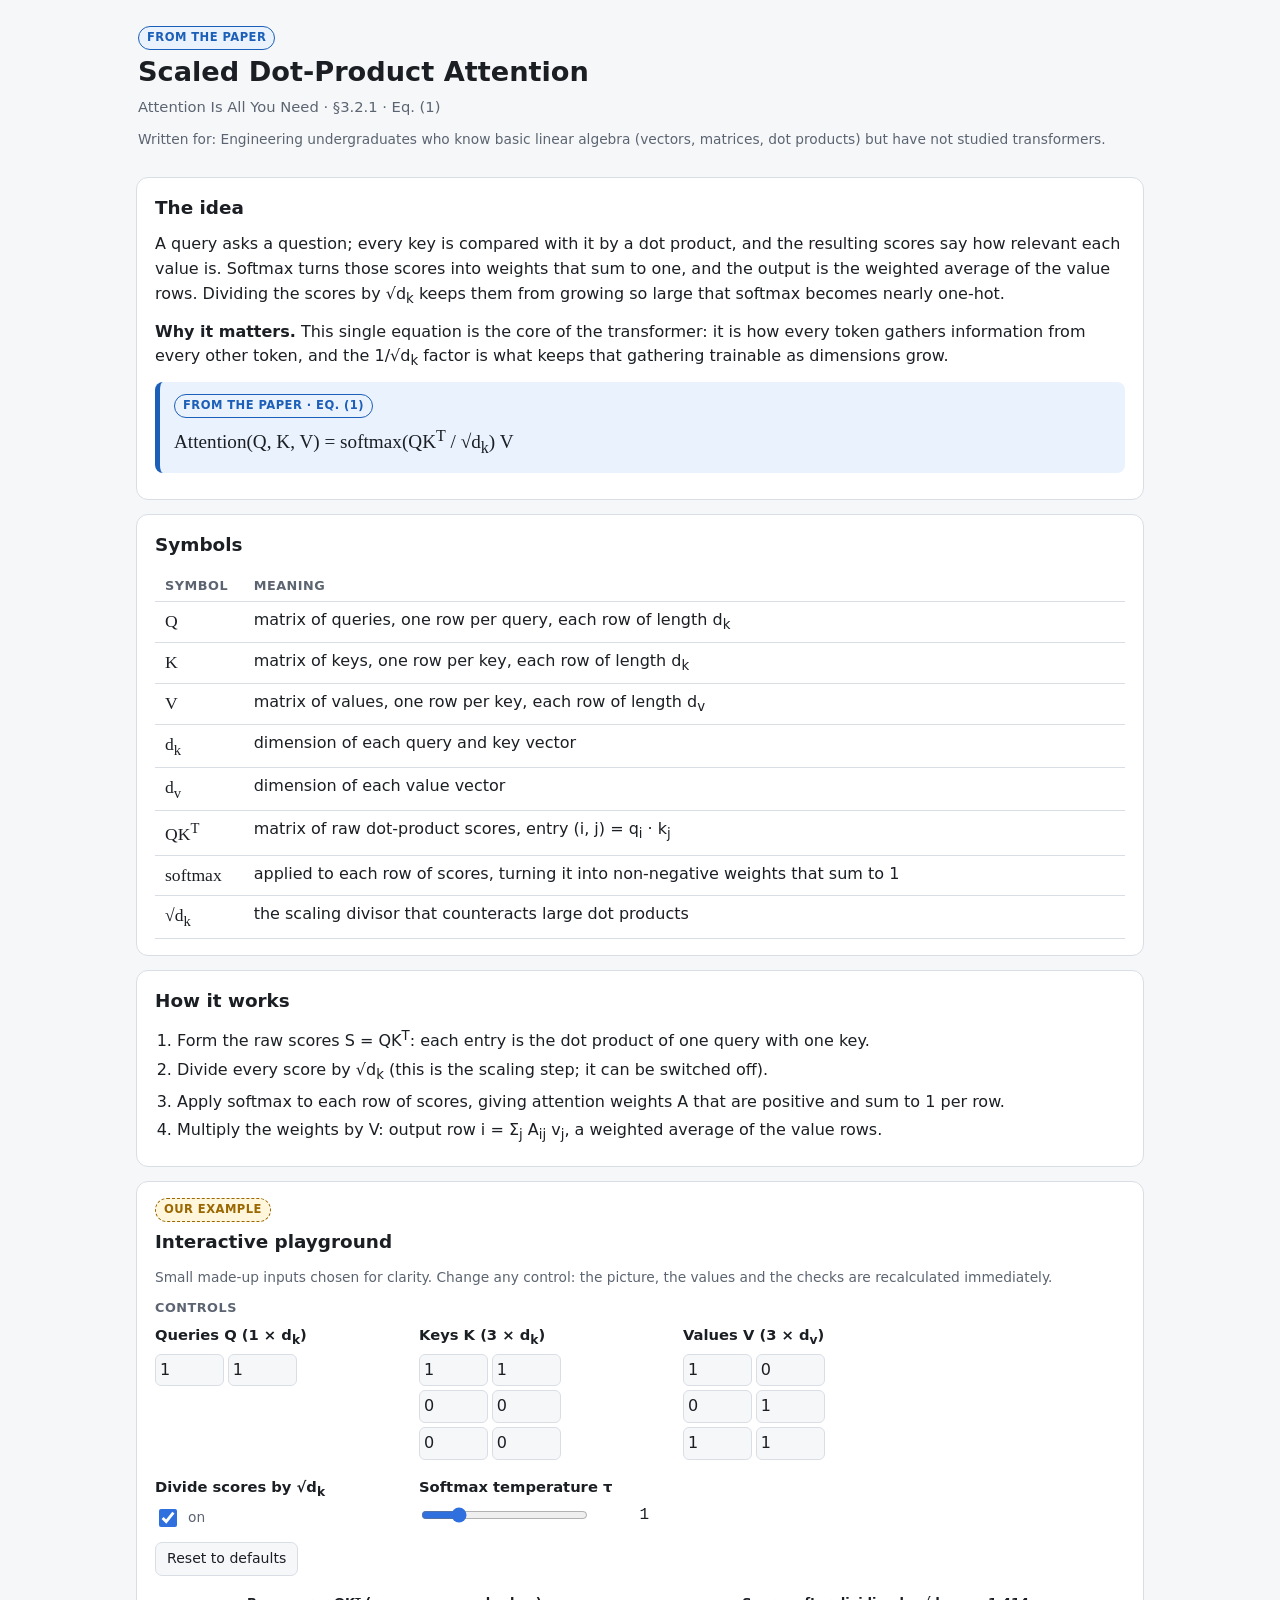
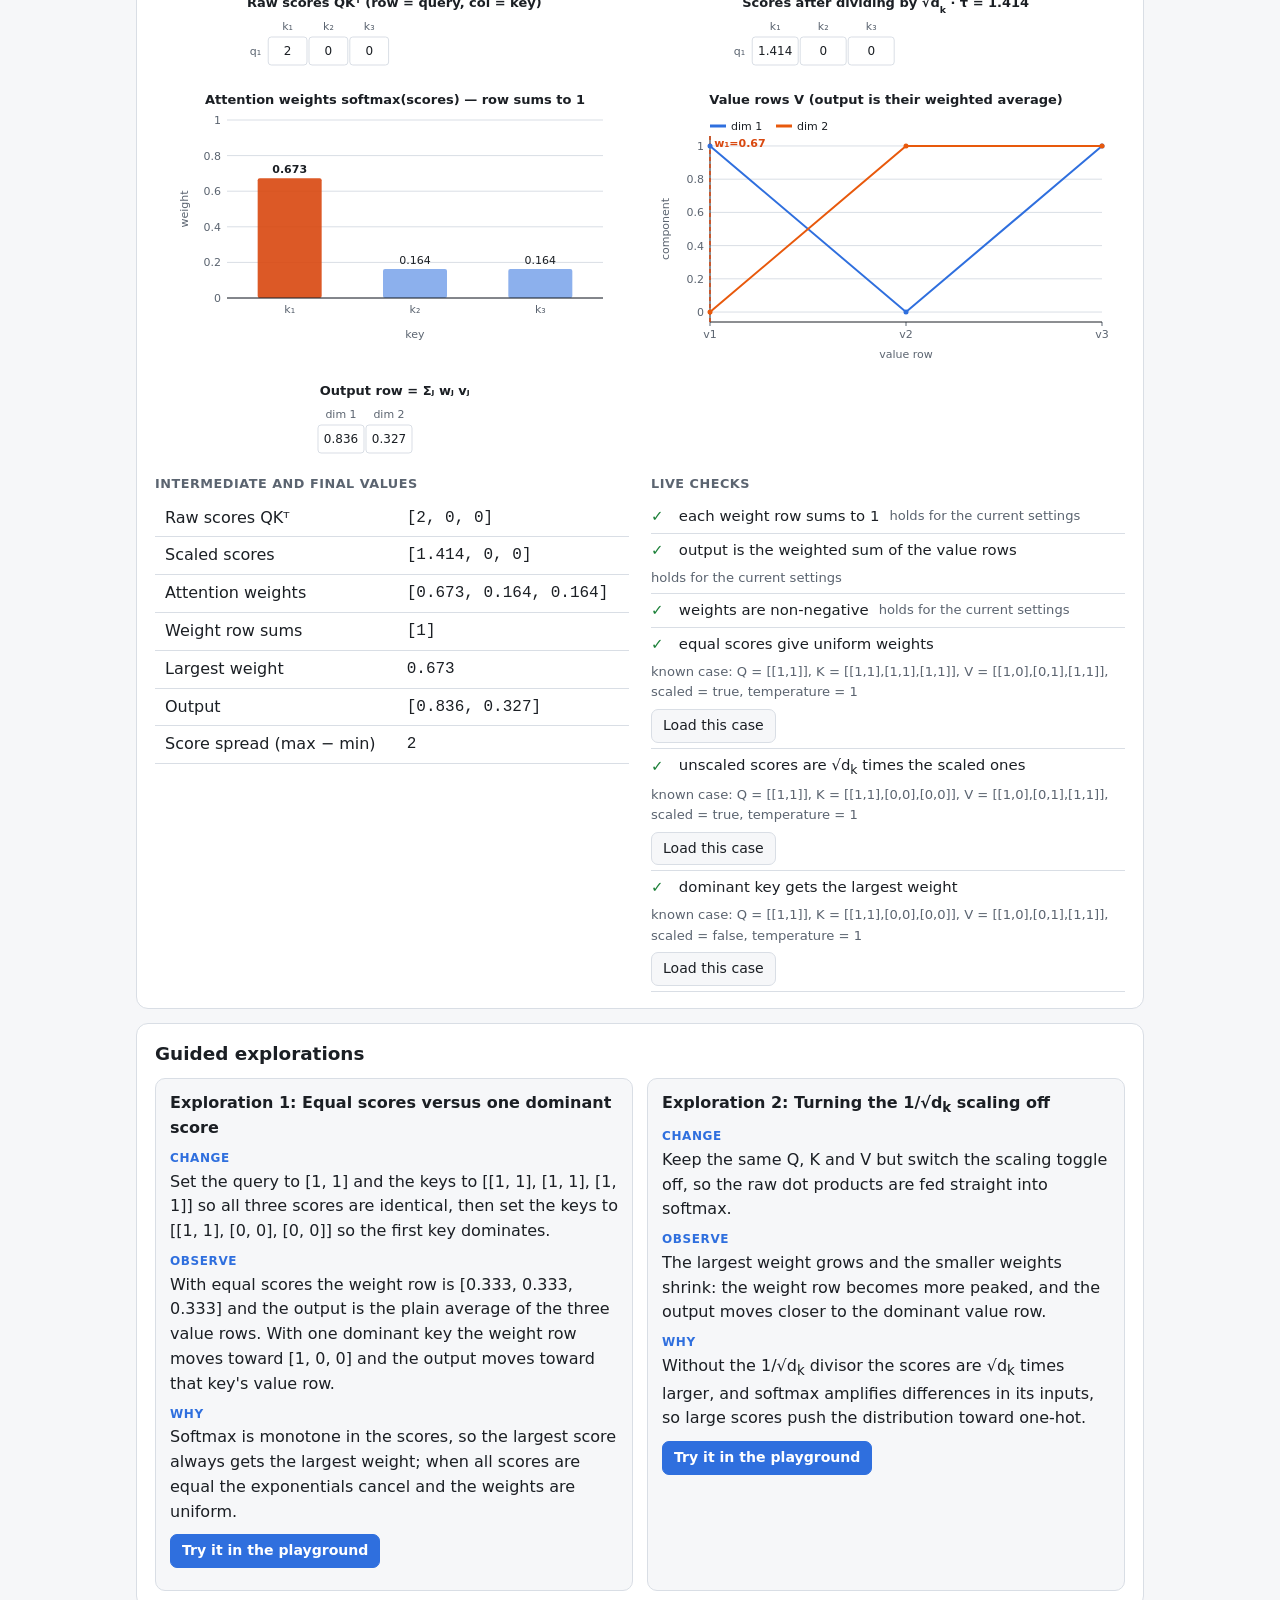
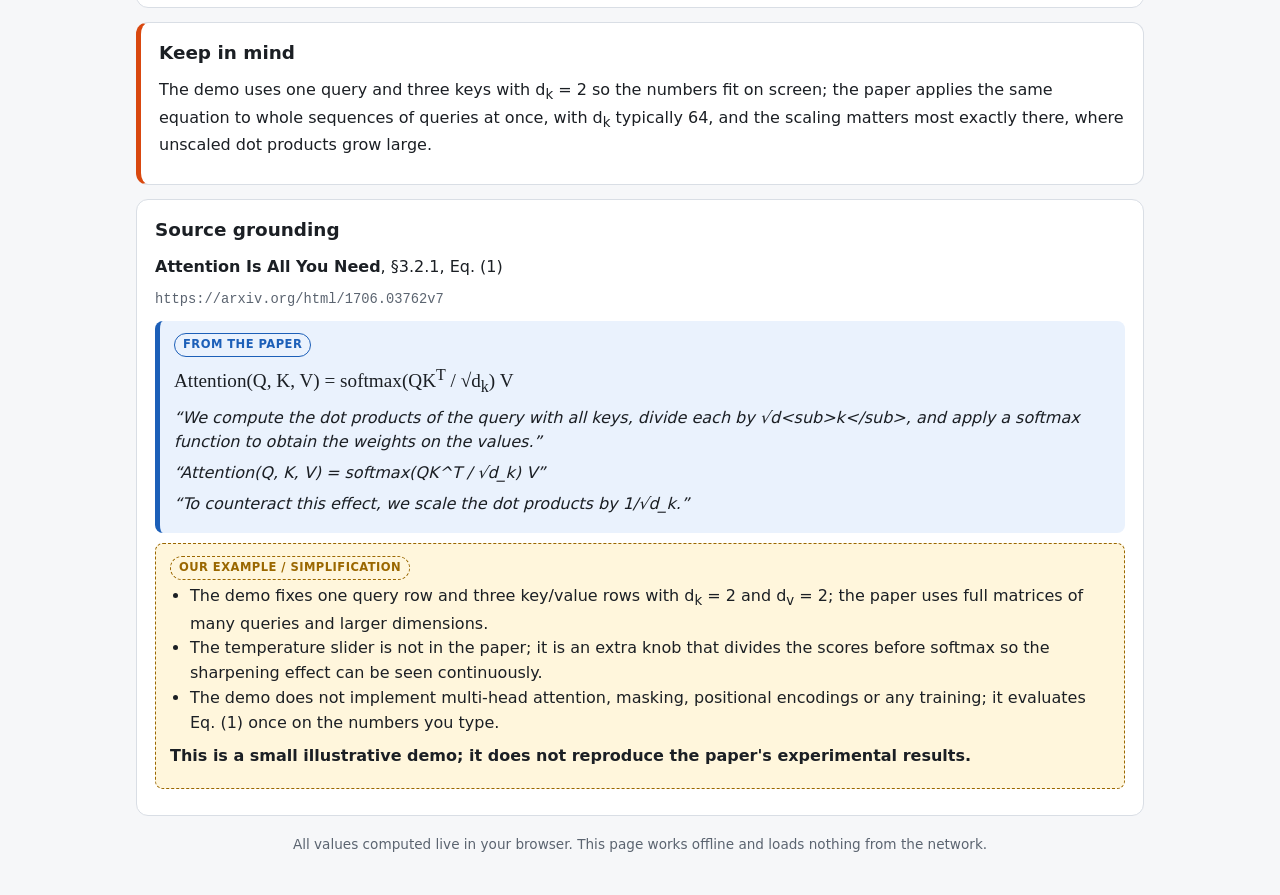
==== commit bf01f136: "Paper to Playground: autonomous explainer-generator agent" ====
--- a/examples/attention/out/index.html
+++ b/examples/attention/out/index.html
@@ -6,218 +6,137 @@
 <title>Scaled Dot-Product Attention</title>
 <style>
 :root {
-  --bg: #f3f4fb; --card: #ffffff; --card2: #f7f8fd; --fg: #171a2b; --muted: #5d6480; --line: #e2e5f1;
-  --primary: #4f46e5; --primary-2: #7c3aed; --soft: #eef0ff; --accent: #ea580c;
-  --paper: #1d4ed8; --paper-bg: #eaf1ff; --ours: #a16207; --ours-bg: #fff7e0;
-  --good: #15803d; --good-bg: #e7f6ec; --bad: #dc2626; --bad-bg: #fdecec;
-  --c1: #4f46e5; --c2: #ea580c; --c3: #059669; --c4: #c026d3; --c5: #0891b2; --c6: #e11d48;
-  --shadow: 0 1px 2px rgba(23, 26, 43, 0.05), 0 8px 24px rgba(23, 26, 43, 0.06);
-  color-scheme: light;
+  --bg: #f6f7f9; --card: #ffffff; --fg: #1b1f24; --muted: #5b6470; --line: #d9dee5;
+  --accent: #d9480f; --paper: #1c5fb8; --paper-bg: #eaf2fd; --ours: #9a6700; --ours-bg: #fff6dc;
+  --good: #1a7f37; --bad: #c62828;
+  --c1: #2f6fde; --c2: #e8590c; --c3: #2b8a3e; --c4: #9c36b5; --c5: #0c8599; --c6: #c2255c;
 }
 @media (prefers-color-scheme: dark) {
   :root {
-    --bg: #0c0f1d; --card: #151a2e; --card2: #1b213a; --fg: #e9ebf7; --muted: #9ba4c8; --line: #2a3154;
-    --primary: #8b93ff; --primary-2: #b18cff; --soft: #232a52; --accent: #fb923c;
-    --paper: #8ab6ff; --paper-bg: #14254a; --ours: #fbbf24; --ours-bg: #2f2609;
-    --good: #4ade80; --good-bg: #11301f; --bad: #f87171; --bad-bg: #3a1618;
-    --c1: #8b93ff; --c2: #fb923c; --c3: #34d399; --c4: #e879f9; --c5: #22d3ee; --c6: #fb7185;
-    --shadow: 0 1px 2px rgba(0, 0, 0, 0.3), 0 10px 30px rgba(0, 0, 0, 0.28);
-    color-scheme: dark;
+    --bg: #14171b; --card: #1d2228; --fg: #e7eaee; --muted: #9aa4b1; --line: #343b45;
+    --accent: #ff922b; --paper: #74b0ff; --paper-bg: #17293f; --ours: #f2c14e; --ours-bg: #33290f;
+    --good: #57d27a; --bad: #ff7b72;
+    --c1: #6ea8fe; --c2: #ffa94d; --c3: #69db7c; --c4: #da77f2; --c5: #3bc9db; --c6: #f783ac;
   }
 }
 * { box-sizing: border-box; }
-html { -webkit-text-size-adjust: 100%; scroll-behavior: smooth; scroll-padding-top: 64px; }
-body { margin: 0; background: var(--bg); color: var(--fg); font: 16px/1.6 "Segoe UI", system-ui, -apple-system, Roboto, Helvetica, Arial, sans-serif; }
-main { max-width: 1180px; margin: 0 auto; padding: 0 20px 48px; }
-h1 { font-size: clamp(1.6rem, 3.4vw, 2.4rem); line-height: 1.15; margin: 14px 0 10px; letter-spacing: -0.02em; }
-h2 { font-size: 1.3rem; margin: 0 0 14px; letter-spacing: -0.01em; display: flex; align-items: center; gap: 10px; }
-h2 .no { flex: none; width: 30px; height: 30px; border-radius: 9px; background: var(--soft); color: var(--primary); font-size: 0.95rem; display: grid; place-items: center; font-weight: 700; }
-h3 { font-size: 1rem; margin: 0 0 8px; }
-p { margin: 0 0 12px; }
-code, .mono { font-family: ui-monospace, SFMono-Regular, Menlo, Consolas, monospace; font-size: 0.9em; }
-code { background: var(--soft); padding: 1px 5px; border-radius: 5px; }
-sub, sup { font-size: 0.72em; line-height: 0; }
-
-/* top navigation */
-nav.top { position: sticky; top: 0; z-index: 20; background: color-mix(in srgb, var(--bg) 86%, transparent); backdrop-filter: blur(10px); border-bottom: 1px solid var(--line); }
-nav.top div { max-width: 1180px; margin: 0 auto; padding: 0 20px; display: flex; gap: 4px; overflow-x: auto; scrollbar-width: none; }
-nav.top a { flex: none; color: var(--muted); text-decoration: none; font-size: 0.88rem; font-weight: 600; padding: 12px 12px; border-bottom: 2px solid transparent; }
-nav.top a:hover { color: var(--primary); border-bottom-color: var(--primary); }
-
-/* hero */
-header.hero { margin: 22px 0 18px; padding: 30px 32px; border-radius: 20px; color: #fff; background: linear-gradient(135deg, #4338ca 0%, #6d28d9 55%, #9333ea 100%); box-shadow: var(--shadow); }
-header.hero .chips { display: flex; flex-wrap: wrap; gap: 8px; }
-header.hero .chip { font-size: 0.8rem; font-weight: 600; padding: 4px 12px; border-radius: 999px; background: rgba(255, 255, 255, 0.16); border: 1px solid rgba(255, 255, 255, 0.28); }
-header.hero .chip.solid { background: #fff; color: #4338ca; border-color: #fff; text-transform: uppercase; letter-spacing: 0.05em; font-size: 0.72rem; padding-top: 5px; }
-header.hero p { margin: 0; opacity: 0.9; font-size: 0.98rem; }
-
-section { background: var(--card); border: 1px solid var(--line); border-radius: 18px; padding: 24px 26px; margin: 18px 0; box-shadow: var(--shadow); }
-.lead { font-size: 1.1rem; line-height: 1.65; }
-.why { background: var(--soft); border-radius: 12px; padding: 12px 16px; }
-.why b { color: var(--primary); }
-
-.tag { display: inline-block; font-size: 0.7rem; font-weight: 700; letter-spacing: 0.06em; text-transform: uppercase; padding: 3px 10px; border-radius: 999px; border: 1px solid; white-space: nowrap; }
-.tag.paper { color: var(--paper); background: var(--card); border-color: var(--paper); }
-.tag.ours { color: var(--ours); background: var(--card); border-color: var(--ours); border-style: dashed; }
-.from-paper { border-left: 5px solid var(--paper); background: var(--paper-bg); border-radius: 12px; padding: 14px 18px; margin: 14px 0 4px; }
-.from-ours { border: 1.5px dashed var(--ours); background: var(--ours-bg); border-radius: 12px; padding: 14px 18px; margin: 14px 0 4px; }
-.formula { font-size: 1.45rem; line-height: 1.7; font-family: Cambria, "Cambria Math", "Times New Roman", serif; margin: 10px 0 2px; overflow-x: auto; text-align: center; }
-blockquote { margin: 10px 0 0; padding-left: 14px; border-left: 3px solid var(--paper); font-style: italic; }
-.cite { color: var(--muted); }
-
+html { -webkit-text-size-adjust: 100%; }
+body { margin: 0; background: var(--bg); color: var(--fg); font: 16px/1.55 system-ui, -apple-system, "Segoe UI", Roboto, Helvetica, Arial, sans-serif; }
+main { max-width: 1040px; margin: 0 auto; padding: 20px 16px 40px; }
+h1 { font-size: 1.7rem; line-height: 1.2; margin: 0 0 8px; }
+h2 { font-size: 1.15rem; margin: 0 0 10px; }
+h3 { font-size: 1rem; margin: 0 0 6px; }
+p { margin: 0 0 10px; }
+code, .mono { font-family: ui-monospace, SFMono-Regular, Menlo, Consolas, monospace; font-size: 0.92em; }
+section { background: var(--card); border: 1px solid var(--line); border-radius: 12px; padding: 16px 18px; margin: 14px 0; }
+header.top { padding: 6px 2px 2px; }
+.badges { display: flex; flex-wrap: wrap; gap: 6px; margin: 0 0 6px; }
+.tag { display: inline-block; font-size: 0.72rem; font-weight: 700; letter-spacing: 0.04em; text-transform: uppercase; padding: 2px 8px; border-radius: 999px; border: 1px solid; white-space: nowrap; }
+.tag.paper { color: var(--paper); background: var(--paper-bg); border-color: var(--paper); }
+.tag.ours { color: var(--ours); background: var(--ours-bg); border-color: var(--ours); border-style: dashed; }
+.cite { color: var(--muted); font-size: 0.92rem; }
+.from-paper { border-left: 5px solid var(--paper); background: var(--paper-bg); border-radius: 8px; padding: 10px 14px; margin: 10px 0; }
+.from-ours { border: 1.5px dashed var(--ours); background: var(--ours-bg); border-radius: 8px; padding: 10px 14px; margin: 10px 0; }
+.formula { font-size: 1.2rem; font-family: Cambria, "Times New Roman", serif; margin: 6px 0 2px; overflow-x: auto; }
+blockquote { margin: 6px 0; font-style: italic; }
 table { border-collapse: collapse; width: 100%; }
-th, td { text-align: left; padding: 9px 12px; border-bottom: 1px solid var(--line); vertical-align: middle; }
-tr:last-child td { border-bottom: 0; }
-th { font-size: 0.74rem; color: var(--muted); text-transform: uppercase; letter-spacing: 0.06em; }
-td.sym { width: 1%; white-space: nowrap; padding-right: 20px; }
-td.sym span { display: inline-block; min-width: 46px; text-align: center; font-family: Cambria, "Cambria Math", "Times New Roman", serif; font-size: 1.15rem; background: var(--soft); color: var(--primary); border-radius: 9px; padding: 3px 12px; }
-
-ol.steps { list-style: none; margin: 0; padding: 0; counter-reset: s; }
-ol.steps li { counter-increment: s; position: relative; padding: 4px 0 18px 50px; }
-ol.steps li::before { content: counter(s); position: absolute; left: 0; top: 0; width: 32px; height: 32px; border-radius: 50%; background: var(--primary); color: #fff; font-weight: 700; display: grid; place-items: center; font-size: 0.92rem; }
-ol.steps li::after { content: ""; position: absolute; left: 15px; top: 36px; bottom: 2px; width: 2px; background: var(--line); }
-ol.steps li:last-child { padding-bottom: 0; } ol.steps li:last-child::after { display: none; }
-
-/* playground */
-#playground { border-color: color-mix(in srgb, var(--primary) 35%, var(--line)); }
-.play { display: grid; grid-template-columns: 300px minmax(0, 1fr); gap: 22px; align-items: start; }
-.controls { position: sticky; top: 62px; background: var(--card2); border: 1px solid var(--line); border-radius: 14px; padding: 16px; max-height: calc(100vh - 80px); overflow-y: auto; }
-.kicker { color: var(--muted); font-size: 0.74rem; font-weight: 700; text-transform: uppercase; letter-spacing: 0.07em; margin: 0 0 12px; }
-.ctl { margin: 0 0 16px; padding-bottom: 14px; border-bottom: 1px solid var(--line); }
-.ctl > label, .ctl > .lbl { display: block; font-weight: 600; font-size: 0.92rem; margin-bottom: 8px; line-height: 1.35; }
-.ctl .row { display: flex; align-items: center; gap: 10px; }
-.ctl output { flex: none; min-width: 3.4em; text-align: center; font-family: ui-monospace, Consolas, monospace; font-weight: 700; font-size: 0.9rem; color: var(--primary); background: var(--soft); border-radius: 8px; padding: 2px 8px; }
-.ctl input[type=range] { -webkit-appearance: none; appearance: none; flex: 1; min-width: 0; height: 22px; background: transparent; cursor: pointer; }
-.ctl input[type=range]::-webkit-slider-runnable-track { height: 6px; border-radius: 999px; background: var(--line); }
-.ctl input[type=range]::-webkit-slider-thumb { -webkit-appearance: none; width: 20px; height: 20px; margin-top: -7px; border-radius: 50%; background: var(--primary); border: 3px solid var(--card); box-shadow: 0 0 0 1px var(--primary); }
-.ctl input[type=range]::-moz-range-track { height: 6px; border-radius: 999px; background: var(--line); }
-.ctl input[type=range]::-moz-range-thumb { width: 16px; height: 16px; border-radius: 50%; background: var(--primary); border: 3px solid var(--card); }
-.ctl input[type=number], .ctl select { font: inherit; font-size: 0.92rem; color: var(--fg); background: var(--card); border: 1px solid var(--line); border-radius: 8px; padding: 6px 8px; }
-.ctl input[type=number]:focus, .ctl select:focus, .ctl input[type=range]:focus-visible { outline: 2px solid var(--primary); outline-offset: 1px; }
-.ctl input[type=number] { width: 5.4em; }
-.ctl select { width: 100%; }
-.ctl .cells { display: grid; gap: 6px; justify-content: start; }
-.ctl .cells input { width: 3.9em; padding: 5px 4px; text-align: center; }
-.ctl .cells span { display: block; font-size: 0.7rem; color: var(--muted); text-align: center; }
-.ctl input[type=checkbox] { -webkit-appearance: none; appearance: none; flex: none; width: 44px; height: 24px; border-radius: 999px; background: var(--line); position: relative; cursor: pointer; transition: background 0.15s; margin: 0; }
-.ctl input[type=checkbox]::before { content: ""; position: absolute; top: 3px; left: 3px; width: 18px; height: 18px; border-radius: 50%; background: #fff; transition: transform 0.15s; box-shadow: 0 1px 2px rgba(0, 0, 0, 0.3); }
-.ctl input[type=checkbox]:checked { background: var(--primary); }
-.ctl input[type=checkbox]:checked::before { transform: translateX(20px); }
-button { font: inherit; font-size: 0.86rem; font-weight: 600; color: var(--fg); background: var(--card); border: 1px solid var(--line); border-radius: 9px; padding: 7px 13px; cursor: pointer; }
-button:hover { border-color: var(--primary); color: var(--primary); }
-button.try { color: #fff; background: var(--primary); border-color: var(--primary); padding: 9px 16px; }
-button.try:hover { filter: brightness(1.1); color: #fff; }
-#pg-reset { width: 100%; }
-
-.tiles { display: grid; grid-template-columns: repeat(auto-fit, minmax(150px, 1fr)); gap: 12px; margin-bottom: 14px; }
-.tile { background: var(--card2); border: 1px solid var(--line); border-left: 4px solid var(--primary); border-radius: 12px; padding: 10px 14px; min-width: 0; }
-.tile .k { color: var(--muted); font-size: 0.8rem; font-weight: 600; line-height: 1.3; }
-.tile .v { font-size: 1.6rem; font-weight: 700; font-variant-numeric: tabular-nums; line-height: 1.25; overflow-wrap: anywhere; }
-.tile .v small { font-size: 0.85rem; font-weight: 600; color: var(--muted); margin-left: 4px; }
-
-#pg-visual { min-height: 140px; }
+th, td { text-align: left; padding: 6px 10px; border-bottom: 1px solid var(--line); vertical-align: top; }
+th { font-size: 0.8rem; color: var(--muted); text-transform: uppercase; letter-spacing: 0.04em; }
+td.sym { white-space: nowrap; font-family: Cambria, "Times New Roman", serif; font-size: 1.1rem; width: 1%; padding-right: 22px; }
+td.val { font-family: ui-monospace, SFMono-Regular, Menlo, Consolas, monospace; font-variant-numeric: tabular-nums; word-break: break-word; }
+ol.steps { margin: 0; padding-left: 22px; }
+ol.steps li { margin: 4px 0; }
+.play { display: grid; grid-template-columns: minmax(0, 1fr); gap: 14px; }
+#pg-controls { display: flex; flex-wrap: wrap; gap: 4px 34px; align-items: flex-start; }
+.results { display: grid; grid-template-columns: repeat(2, minmax(0, 1fr)); gap: 22px; align-items: start; margin-top: 12px; }
+.panel h3 { color: var(--muted); font-size: 0.8rem; text-transform: uppercase; letter-spacing: 0.04em; }
+.ctl { margin: 0 0 12px; min-width: 230px; max-width: 100%; }
+.ctl > label, .ctl > .lbl { display: block; font-weight: 600; font-size: 0.92rem; margin-bottom: 4px; }
+.ctl .row { display: flex; align-items: center; gap: 8px; }
+.ctl input[type=range] { flex: 1; min-width: 0; accent-color: var(--c1); }
+.ctl output { min-width: 3.2em; text-align: right; font-family: ui-monospace, Consolas, monospace; font-variant-numeric: tabular-nums; }
+.ctl input[type=number], .ctl select { font: inherit; color: var(--fg); background: var(--bg); border: 1px solid var(--line); border-radius: 6px; padding: 4px 6px; }
+.ctl input[type=number] { width: 5.2em; }
+.ctl .cells { display: grid; gap: 4px; justify-content: start; }
+.ctl .cells input { width: 4.3em; padding: 3px 4px; }
+.ctl .cells span { font-size: 0.75rem; color: var(--muted); text-align: center; }
+.ctl input[type=checkbox] { width: 18px; height: 18px; accent-color: var(--c1); }
+button { font: inherit; font-size: 0.88rem; color: var(--fg); background: var(--bg); border: 1px solid var(--line); border-radius: 7px; padding: 5px 11px; cursor: pointer; }
+button:hover { border-color: var(--c1); }
+button.try { color: var(--card); background: var(--c1); border-color: var(--c1); font-weight: 600; }
+#pg-visual { min-height: 120px; overflow-x: auto; }
 .pg-svg { max-width: 100%; height: auto; display: block; margin: 0 auto; }
-.pg-svg text { font-family: "Segoe UI", system-ui, -apple-system, Roboto, Arial, sans-serif; }
-.pg-grid { display: grid; grid-template-columns: repeat(var(--cols, 2), minmax(0, 1fr)); gap: 14px; align-items: stretch; }
-.pg-cell { min-width: 0; background: var(--card2); border: 1px solid var(--line); border-radius: 14px; padding: 12px; display: grid; align-items: center; overflow-x: auto; }
-.pg-cell.wide { grid-column: 1 / -1; }
-.pg-cell > .pg-grid > .pg-cell { background: transparent; border: 0; padding: 0; }
-#pg-visual > .pg-svg { background: var(--card2); border: 1px solid var(--line); border-radius: 14px; padding: 12px; }
+.pg-svg text { font-family: system-ui, -apple-system, "Segoe UI", Roboto, Arial, sans-serif; }
+.pg-grid { display: grid; grid-template-columns: repeat(var(--cols, 2), minmax(0, 1fr)); gap: 12px; align-items: start; }
+.pg-cell { min-width: 0; }
 .pg-note { color: var(--muted); font-size: 0.88rem; margin: 6px 0; text-align: center; }
-.err { color: var(--bad); background: var(--bad-bg); border: 1px solid var(--bad); border-radius: 10px; padding: 10px 14px; margin: 0 0 12px; font-size: 0.92rem; }
-
-.results { display: grid; grid-template-columns: repeat(2, minmax(0, 1fr)); gap: 16px; align-items: start; margin-top: 16px; }
-.box { background: var(--card2); border: 1px solid var(--line); border-radius: 14px; padding: 14px 16px; min-width: 0; }
-#pg-readouts td { padding: 8px 6px; font-size: 0.92rem; }
-#pg-readouts td:first-child { width: 46%; }
-#pg-readouts td.val { text-align: right; }
-.pills { display: flex; flex-wrap: wrap; gap: 4px; justify-content: flex-end; margin: 2px 0; }
-.pill { font-family: ui-monospace, Consolas, monospace; font-size: 0.84rem; font-variant-numeric: tabular-nums; background: var(--card); border: 1px solid var(--line); border-radius: 7px; padding: 1px 7px; }
-.num { font-family: ui-monospace, Consolas, monospace; font-weight: 700; font-variant-numeric: tabular-nums; }
-.unit { color: var(--muted); font-size: 0.82rem; margin-left: 4px; }
+.err { color: var(--bad); border: 1px solid var(--bad); border-radius: 8px; padding: 8px 12px; margin: 8px 0; font-size: 0.92rem; }
 .checks { list-style: none; margin: 0; padding: 0; }
-.checks li { padding: 9px 0; border-bottom: 1px solid var(--line); font-size: 0.92rem; display: grid; grid-template-columns: auto minmax(0, 1fr); gap: 2px 10px; align-items: start; }
-.checks li:last-child { border-bottom: 0; }
-.checks .mark { grid-row: span 2; width: 24px; height: 24px; border-radius: 50%; display: grid; place-items: center; font-weight: 700; font-size: 0.85rem; }
-.checks .ok .mark { color: var(--good); background: var(--good-bg); } .checks .no .mark { color: var(--bad); background: var(--bad-bg); }
-.checks .nm { font-weight: 600; }
-.checks .when { color: var(--muted); font-size: 0.8rem; display: flex; flex-wrap: wrap; gap: 6px 10px; align-items: center; overflow-wrap: anywhere; }
-.checks button { font-size: 0.76rem; padding: 3px 9px; }
-
-.cards { display: grid; grid-template-columns: repeat(2, minmax(0, 1fr)); gap: 16px; }
-.card { border: 1px solid var(--line); border-top: 4px solid var(--primary); border-radius: 14px; padding: 16px 18px; background: var(--card2); display: flex; flex-direction: column; }
-.card:nth-child(2) { border-top-color: var(--accent); }
-.card h3 { font-size: 1.05rem; }
-.card h3 small { display: block; color: var(--muted); font-size: 0.72rem; font-weight: 700; text-transform: uppercase; letter-spacing: 0.07em; margin-bottom: 2px; }
-.card dl { margin: 0 0 14px; flex: 1; }
-.card dt { display: inline-block; font-size: 0.7rem; font-weight: 700; letter-spacing: 0.07em; text-transform: uppercase; color: var(--primary); background: var(--soft); border-radius: 6px; padding: 1px 8px; margin-top: 12px; }
-.card dd { margin: 5px 0 0; }
-.limit { border-left: 6px solid var(--accent); }
-.limit h2 .no { background: color-mix(in srgb, var(--accent) 16%, transparent); color: var(--accent); }
+.checks li { display: flex; flex-wrap: wrap; gap: 6px 10px; align-items: center; padding: 5px 0; border-bottom: 1px solid var(--line); font-size: 0.93rem; }
+.checks .mark { font-weight: 700; width: 1.2em; }
+.checks .ok .mark { color: var(--good); } .checks .no .mark { color: var(--bad); }
+.checks .when { color: var(--muted); font-size: 0.82rem; }
+.cards { display: grid; grid-template-columns: repeat(2, minmax(0, 1fr)); gap: 14px; }
+.card { border: 1px solid var(--line); border-radius: 10px; padding: 12px 14px; background: var(--bg); }
+.card dl { margin: 0; } .card dt { font-size: 0.75rem; font-weight: 700; letter-spacing: 0.05em; text-transform: uppercase; color: var(--c1); margin-top: 8px; }
+.card dd { margin: 2px 0 0; }
+.limit { border-left: 5px solid var(--accent); }
 .muted { color: var(--muted); } .small { font-size: 0.86rem; }
-ul.plain { margin: 8px 0 0; padding-left: 20px; }
-ul.plain li { margin: 4px 0; }
-footer { color: var(--muted); font-size: 0.85rem; text-align: center; margin-top: 22px; }
-@media (max-width: 900px) {
-  .play { grid-template-columns: minmax(0, 1fr); }
-  .controls { position: static; max-height: none; }
-}
-@media (max-width: 720px) {
-  main { padding: 0 12px 36px; }
-  .cards, .results, .pg-grid { grid-template-columns: minmax(0, 1fr); }
-  section { padding: 18px 16px; }
-  header.hero { padding: 22px 18px; }
-  .formula { font-size: 1.15rem; }
+ul.plain { margin: 4px 0 0; padding-left: 20px; }
+footer { color: var(--muted); font-size: 0.85rem; text-align: center; margin-top: 18px; }
+@media (max-width: 760px) {
+  .play, .cards, .results { grid-template-columns: minmax(0, 1fr); }
+  .pg-grid { grid-template-columns: minmax(0, 1fr); }
+  h1 { font-size: 1.4rem; }
+  section { padding: 14px; }
 }
 
 </style>
 </head>
 <body>
-<nav class="top" aria-label="Sections"><div>
-  <a href="#idea">The idea</a><a href="#symbols">Symbols</a><a href="#how">How it works</a><a href="#playground">Playground</a><a href="#explore">Explorations</a><a href="#limitation">Keep in mind</a><a href="#grounding">Source</a>
-</div></nav>
 <main>
-<header class="hero">
-<div class="chips"><span class="chip solid">From the paper</span><span class="chip">Attention Is All You Need</span><span class="chip">§3.2.1</span><span class="chip">Eq. (1)</span></div>
+<header class="top">
+<div class="badges"><span class="tag paper">From the paper</span></div>
 <h1>Scaled Dot-Product Attention</h1>
-<p>Written for: Engineering undergraduates who know basic linear algebra (vectors, matrices, dot products) but have not studied transformers.</p>
+<p class="cite">Attention Is All You Need · §3.2.1 · Eq. (1)</p>
+<p class="muted small">Written for: Engineering undergraduates who know basic linear algebra (vectors, matrices, dot products) but have not studied transformers.</p>
 </header>
 
 <section id="idea">
-<h2><span class="no">1</span>The idea</h2>
-<p class="lead">Attention lets each query look at every key and decide how much of each value to copy. We take the dot product of a query with each key to get a raw score, optionally divide by √d<sub>k</sub>, and run a softmax so the scores become weights that sum to 1. The output for that query is then the weighted average of the value rows.</p><p class="why"><b>Why it matters.</b> This one equation is the core of the transformer: it is how every token gathers information from every other token, and the 1/√d<sub>k</sub> factor is what keeps that gathering stable as dimensions grow.</p><div class="from-paper"><span class="tag paper">From the paper · Eq. (1)</span><div class="formula">Attention(Q, K, V) = softmax(QK<sup>T</sup> / √d<sub>k</sub>) V</div></div>
+<h2>The idea</h2>
+<p>A query asks a question; every key is compared with it by a dot product, and the resulting scores say how relevant each value is. Softmax turns those scores into weights that sum to one, and the output is the weighted average of the value rows. Dividing the scores by √d<sub>k</sub> keeps them from growing so large that softmax becomes nearly one-hot.</p><p><b>Why it matters.</b> This single equation is the core of the transformer: it is how every token gathers information from every other token, and the 1/√d<sub>k</sub> factor is what keeps that gathering trainable as dimensions grow.</p><div class="from-paper"><span class="tag paper">From the paper · Eq. (1)</span><div class="formula">Attention(Q, K, V) = softmax(QK<sup>T</sup> / √d<sub>k</sub>) V</div></div>
 </section>
 
 <section id="symbols">
-<h2><span class="no">2</span>Symbols</h2>
-<table><thead><tr><th>Symbol</th><th>Meaning</th></tr></thead><tbody><tr><td class="sym"><span>Q</span></td><td>matrix of queries, one row per query, each of dimension d<sub>k</sub></td></tr><tr><td class="sym"><span>K</span></td><td>matrix of keys, one row per key, each of dimension d<sub>k</sub></td></tr><tr><td class="sym"><span>V</span></td><td>matrix of values, one row per key, each of dimension d<sub>v</sub></td></tr><tr><td class="sym"><span>d<sub>k</sub></span></td><td>dimension of the queries and keys (number of columns of Q and K)</td></tr><tr><td class="sym"><span>d<sub>v</sub></span></td><td>dimension of the values (number of columns of V)</td></tr><tr><td class="sym"><span>QK<sup>T</sup></span></td><td>matrix of raw dot-product scores, entry (i, j) = q<sub>i</sub> · k<sub>j</sub></td></tr><tr><td class="sym"><span>softmax</span></td><td>applied to each row of scores, turning them into non-negative weights that sum to 1</td></tr></tbody></table>
+<h2>Symbols</h2>
+<table><thead><tr><th>Symbol</th><th>Meaning</th></tr></thead><tbody><tr><td class="sym">Q</td><td>matrix of queries, one row per query, each row of length d<sub>k</sub></td></tr><tr><td class="sym">K</td><td>matrix of keys, one row per key, each row of length d<sub>k</sub></td></tr><tr><td class="sym">V</td><td>matrix of values, one row per key, each row of length d<sub>v</sub></td></tr><tr><td class="sym">d<sub>k</sub></td><td>dimension of each query and key vector</td></tr><tr><td class="sym">d<sub>v</sub></td><td>dimension of each value vector</td></tr><tr><td class="sym">QK<sup>T</sup></td><td>matrix of raw dot-product scores, entry (i, j) = q<sub>i</sub> · k<sub>j</sub></td></tr><tr><td class="sym">softmax</td><td>applied to each row of scores, turning it into non-negative weights that sum to 1</td></tr><tr><td class="sym">√d<sub>k</sub></td><td>the scaling divisor that counteracts large dot products</td></tr></tbody></table>
 </section>
 
 <section id="how">
-<h2><span class="no">3</span>How it works</h2>
-<ol class="steps"><li>Form the raw scores S = QK<sup>T</sup>: each entry is the dot product of one query with one key.</li><li>If scaling is on, divide every score by √d<sub>k</sub>; if off, leave the scores as they are.</li><li>Apply softmax to each row of scores to get the attention weights, which are non-negative and sum to 1 per row.</li><li>Multiply the weights by V: each output row is the weighted sum of the rows of V.</li></ol>
+<h2>How it works</h2>
+<ol class="steps"><li>Form the raw scores S = QK<sup>T</sup>: each entry is the dot product of one query with one key.</li><li>Divide every score by √d<sub>k</sub> (this is the scaling step; it can be switched off).</li><li>Apply softmax to each row of scores, giving attention weights A that are positive and sum to 1 per row.</li><li>Multiply the weights by V: output row i = Σ<sub>j</sub> A<sub>ij</sub> v<sub>j</sub>, a weighted average of the value rows.</li></ol>
 </section>
 
 <section id="playground">
-<h2><span class="no">4</span>Interactive playground <span class="tag ours">Our example</span></h2>
+<div class="badges"><span class="tag ours">Our example</span></div>
+<h2>Interactive playground</h2>
 <p class="muted small">Small made-up inputs chosen for clarity. Change any control: the picture, the values and the checks are recalculated immediately.</p>
 <div class="play">
-  <aside class="controls">
-    <p class="kicker">Controls</p>
+  <div class="panel">
+    <h3>Controls</h3>
     <div id="pg-controls"></div>
     <button type="button" id="pg-reset">Reset to defaults</button>
-  </aside>
-  <div class="stage">
+  </div>
+  <div class="panel">
     <div id="pg-error" class="err" hidden></div>
-    <div id="pg-tiles" class="tiles"></div>
     <div id="pg-visual"></div>
     <div class="results">
-      <div class="box">
-        <p class="kicker">Intermediate and final values</p>
+      <div>
+        <h3>Intermediate and final values</h3>
         <table id="pg-readouts"><tbody></tbody></table>
       </div>
-      <div class="box" id="pg-checks-wrap" hidden>
-        <p class="kicker">Live checks</p>
+      <div id="pg-checks-wrap" hidden>
+        <h3>Live checks</h3>
         <ul class="checks" id="pg-checks"></ul>
       </div>
     </div>
@@ -226,24 +145,24 @@
 </section>
 
 <section id="explore">
-<h2><span class="no">5</span>Guided explorations</h2>
-<div class="cards"><div class="card"><h3><small>Exploration 1</small>Equal scores give a uniform average</h3><dl><dt>Change</dt><dd>Set Q to [[1,0]], K to [[1,0],[1,0],[1,0]] and V to [[1,0],[0,1],[1,1]], with scaling on.</dd><dt>Observe</dt><dd>All three raw scores are 1, so after softmax every weight is 1/3 and the output is the plain average of the three value rows, [0.667, 0.667].</dd><dt>Why</dt><dd>Softmax of equal scores is uniform, and the output is the weighted sum of the rows of V, so equal weights mean an unweighted mean.</dd></dl><p style="margin:0"><button type="button" class="try" data-set="{&quot;Q&quot;: [[1, 0]], &quot;K&quot;: [[1, 0], [1, 0], [1, 0]], &quot;V&quot;: [[1, 0], [0, 1], [1, 1]], &quot;scaling&quot;: true}">Try it in the playground &#9654;</button></p></div><div class="card"><h3><small>Exploration 2</small>One dominant score concentrates the weight</h3><dl><dt>Change</dt><dd>Keep Q and V, but set K to [[1,0],[0,1],[0,1]] so the first key matches the query and the others do not.</dd><dt>Observe</dt><dd>The first weight jumps to about 0.576 while the other two drop to about 0.212 each, and the output moves toward the first value row [1, 0].</dd><dt>Why</dt><dd>A larger dot product for key 1 makes its score larger, and softmax exponentiates scores, so a modest score gap becomes a large weight gap.</dd></dl><p style="margin:0"><button type="button" class="try" data-set="{&quot;Q&quot;: [[1, 0]], &quot;K&quot;: [[1, 0], [0, 1], [0, 1]], &quot;V&quot;: [[1, 0], [0, 1], [1, 1]], &quot;scaling&quot;: true}">Try it in the playground &#9654;</button></p></div></div>
+<h2>Guided explorations</h2>
+<div class="cards"><div class="card"><h3>Exploration 1: Equal scores versus one dominant score</h3><dl><dt>Change</dt><dd>Set the query to [1, 1] and the keys to [[1, 1], [1, 1], [1, 1]] so all three scores are identical, then set the keys to [[1, 1], [0, 0], [0, 0]] so the first key dominates.</dd><dt>Observe</dt><dd>With equal scores the weight row is [0.333, 0.333, 0.333] and the output is the plain average of the three value rows. With one dominant key the weight row moves toward [1, 0, 0] and the output moves toward that key's value row.</dd><dt>Why</dt><dd>Softmax is monotone in the scores, so the largest score always gets the largest weight; when all scores are equal the exponentials cancel and the weights are uniform.</dd></dl><p style="margin-top:10px"><button type="button" class="try" data-set="{&quot;Q&quot;: [[1, 1]], &quot;K&quot;: [[1, 1], [0, 0], [0, 0]], &quot;V&quot;: [[1, 0], [0, 1], [1, 1]], &quot;scaled&quot;: true, &quot;temperature&quot;: 1}">Try it in the playground</button></p></div><div class="card"><h3>Exploration 2: Turning the 1/√d<sub>k</sub> scaling off</h3><dl><dt>Change</dt><dd>Keep the same Q, K and V but switch the scaling toggle off, so the raw dot products are fed straight into softmax.</dd><dt>Observe</dt><dd>The largest weight grows and the smaller weights shrink: the weight row becomes more peaked, and the output moves closer to the dominant value row.</dd><dt>Why</dt><dd>Without the 1/√d<sub>k</sub> divisor the scores are √d<sub>k</sub> times larger, and softmax amplifies differences in its inputs, so large scores push the distribution toward one-hot.</dd></dl><p style="margin-top:10px"><button type="button" class="try" data-set="{&quot;Q&quot;: [[1, 1]], &quot;K&quot;: [[1, 1], [0, 0], [0, 0]], &quot;V&quot;: [[1, 0], [0, 1], [1, 1]], &quot;scaled&quot;: false, &quot;temperature&quot;: 1}">Try it in the playground</button></p></div></div>
 </section>
 
 <section id="limitation" class="limit">
-<h2><span class="no">!</span>Keep in mind</h2>
-<p>The scaling factor only matters when the scores are large: with the tiny integer vectors used here, turning scaling off changes the weights only slightly. The paper's point is about large d<sub>k</sub>, where unscaled dot products grow in magnitude and push softmax into regions with extremely small gradients.</p>
+<h2>Keep in mind</h2>
+<p>The demo uses one query and three keys with d<sub>k</sub> = 2 so the numbers fit on screen; the paper applies the same equation to whole sequences of queries at once, with d<sub>k</sub> typically 64, and the scaling matters most exactly there, where unscaled dot products grow large.</p>
 </section>
 
 <section id="grounding">
-<h2><span class="no">6</span>Source grounding</h2>
-<p class="lead"><b>Attention Is All You Need</b>, §3.2.1, Eq. (1)</p><p class="muted small mono">https://arxiv.org/html/1706.03762v7</p><div class="from-paper"><span class="tag paper">From the paper</span><div class="formula">Attention(Q, K, V) = softmax(QK<sup>T</sup> / √d<sub>k</sub>) V</div><blockquote>“We compute the dot products of the query with all keys, divide each by √d_k, and apply a softmax function to obtain the weights on the values.”</blockquote><blockquote>“Attention(Q, K, V) = softmax(QK^T / √d_k) V”</blockquote><blockquote>“To counteract this effect, we scale the dot products by 1/√d_k.”</blockquote></div><div class="from-ours"><span class="tag ours">Our example / simplification</span><ul class="plain"><li>The demo uses one or two queries and three keys with tiny integer entries; the paper uses full sequences of learned vectors.</li><li>Q, K and V are typed in by hand rather than produced by learned projection matrices.</li><li>The softmax is computed in plain floating point with no numerical stabilisation tricks beyond subtracting nothing, since the demo scores are small.</li><li>The scaling toggle is an on/off switch for the 1/√d<sub>k</sub> factor; the paper always applies it.</li></ul><p style="margin-top:8px"><b>This is a small illustrative demo; it does not reproduce the paper's experimental results.</b></p></div>
+<h2>Source grounding</h2>
+<p><b>Attention Is All You Need</b>, §3.2.1, Eq. (1)</p><p class="muted small mono">https://arxiv.org/html/1706.03762v7</p><div class="from-paper"><span class="tag paper">From the paper</span><div class="formula">Attention(Q, K, V) = softmax(QK<sup>T</sup> / √d<sub>k</sub>) V</div><blockquote>“We compute the dot products of the query with all keys, divide each by √d&lt;sub&gt;k&lt;/sub&gt;, and apply a softmax function to obtain the weights on the values.”</blockquote><blockquote>“Attention(Q, K, V) = softmax(QK^T / √d_k) V”</blockquote><blockquote>“To counteract this effect, we scale the dot products by 1/√d_k.”</blockquote></div><div class="from-ours"><span class="tag ours">Our example / simplification</span><ul class="plain"><li>The demo fixes one query row and three key/value rows with d<sub>k</sub> = 2 and d<sub>v</sub> = 2; the paper uses full matrices of many queries and larger dimensions.</li><li>The temperature slider is not in the paper; it is an extra knob that divides the scores before softmax so the sharpening effect can be seen continuously.</li><li>The demo does not implement multi-head attention, masking, positional encodings or any training; it evaluates Eq. (1) once on the numbers you type.</li></ul><p style="margin-top:8px"><b>This is a small illustrative demo; it does not reproduce the paper's experimental results.</b></p></div>
 </section>
 
 <footer>All values computed live in your browser. This page works offline and loads nothing from the network.</footer>
 </main>
 
-<script type="application/json" id="pg-data">{"controls": [{"id": "Q", "type": "matrix", "label": "Queries Q (rows = queries, cols = d\u003csub>k\u003c/sub>)", "default": [[1, 0]], "rows": 1, "cols": 2, "min": -3, "max": 3, "step": 1}, {"id": "K", "type": "matrix", "label": "Keys K (rows = keys, cols = d\u003csub>k\u003c/sub>)", "default": [[1, 0], [0, 1], [0, 1]], "rows": 3, "cols": 2, "min": -3, "max": 3, "step": 1}, {"id": "V", "type": "matrix", "label": "Values V (rows = keys, cols = d\u003csub>v\u003c/sub>)", "default": [[1, 0], [0, 1], [1, 1]], "rows": 3, "cols": 2, "min": -3, "max": 3, "step": 1}, {"id": "scaling", "type": "toggle", "label": "Divide scores by √d\u003csub>k\u003c/sub>", "default": true}, {"id": "gain", "type": "slider", "label": "Score gain (multiplies the raw scores)", "default": 1, "min": 0.5, "max": 4, "step": 0.5}], "readouts": [{"key": "sqrtDk", "label": "√d\u003csub>k\u003c/sub>", "digits": 3, "unit": ""}, {"key": "divisor", "label": "divisor applied to scores", "digits": 3, "unit": ""}, {"key": "S", "label": "raw scores QKᵀ", "digits": 2, "unit": ""}, {"key": "scores", "label": "scores after scaling and gain", "digits": 2, "unit": ""}, {"key": "weights", "label": "attention weights", "digits": 3, "unit": ""}, {"key": "rowSums", "label": "weight row sums", "digits": 3, "unit": ""}, {"key": "output", "label": "output weights·V", "digits": 3, "unit": ""}, {"key": "maxWeight", "label": "largest weight", "digits": 3, "unit": ""}], "tests": [{"name": "each weight row sums to 1", "params": {}, "expect": "out.rowSums.every(s => Math.abs(s - 1) \u003c 1e-9)"}, {"name": "weights are non-negative", "params": {}, "expect": "out.weights.every(r => r.every(w => w >= -1e-12))"}, {"name": "output equals weighted sum of V rows", "params": {}, "expect": "out.output.every((row, i) => row.every((val, c) => Math.abs(val - out.weights[i].reduce((a, w, j) => a + w * p.V[j][c], 0)) \u003c 1e-9))"}, {"name": "scaling off leaves raw scores unchanged", "params": {"scaling": false, "gain": 1}, "expect": "out.scores.every((r, i) => r.every((v, j) => Math.abs(v - out.S[i][j]) \u003c 1e-9))"}, {"name": "equal keys give uniform weights", "params": {"Q": [[1, 0]], "K": [[1, 0], [1, 0], [1, 0]], "V": [[1, 0], [0, 1], [1, 1]], "scaling": true, "gain": 1}, "expect": "out.weights[0].every(w => Math.abs(w - 1 / 3) \u003c 1e-9) && Math.abs(out.output[0][0] - 2 / 3) \u003c 1e-9 && Math.abs(out.output[0][1] - 2 / 3) \u003c 1e-9"}, {"name": "scaling on divides scores by sqrt(d\u003csub>k\u003c/sub>)", "params": {"scaling": true, "gain": 1}, "expect": "out.scores.every((r, i) => r.every((v, j) => Math.abs(v - out.S[i][j] / Math.sqrt(out.dk)) \u003c 1e-9))"}]}</script>
+<script type="application/json" id="pg-data">{"controls": [{"id": "Q", "type": "matrix", "label": "Queries Q (1 × d\u003csub>k\u003c/sub>)", "default": [[1, 1]], "rows": 1, "cols": 2, "min": -3, "max": 3, "step": 0.5}, {"id": "K", "type": "matrix", "label": "Keys K (3 × d\u003csub>k\u003c/sub>)", "default": [[1, 1], [0, 0], [0, 0]], "rows": 3, "cols": 2, "min": -3, "max": 3, "step": 0.5}, {"id": "V", "type": "matrix", "label": "Values V (3 × d\u003csub>v\u003c/sub>)", "default": [[1, 0], [0, 1], [1, 1]], "rows": 3, "cols": 2, "min": -3, "max": 3, "step": 0.5}, {"id": "scaled", "type": "toggle", "label": "Divide scores by √d\u003csub>k\u003c/sub>", "default": true}, {"id": "temperature", "type": "slider", "label": "Softmax temperature τ", "default": 1, "min": 0.25, "max": 4, "step": 0.25}], "readouts": [{"key": "scores", "label": "Raw scores QKᵀ", "digits": 3, "unit": ""}, {"key": "scaledScores", "label": "Scaled scores", "digits": 3, "unit": ""}, {"key": "weights", "label": "Attention weights", "digits": 3, "unit": ""}, {"key": "rowSums", "label": "Weight row sums", "digits": 3, "unit": ""}, {"key": "maxWeight", "label": "Largest weight", "digits": 3, "unit": ""}, {"key": "output", "label": "Output", "digits": 3, "unit": ""}, {"key": "scoreSpread", "label": "Score spread (max − min)", "digits": 3, "unit": ""}], "tests": [{"name": "each weight row sums to 1", "params": {}, "expect": "out.rowSums.every(s => Math.abs(s - 1) \u003c 1e-9)"}, {"name": "output is the weighted sum of the value rows", "params": {}, "expect": "out.output.every((row, i) => row.every((val, t) => Math.abs(val - out.weights[i].reduce((acc, w, j) => acc + w * out.V[j][t], 0)) \u003c 1e-9))"}, {"name": "weights are non-negative", "params": {}, "expect": "out.weights.every(r => r.every(w => w >= 0))"}, {"name": "equal scores give uniform weights", "params": {"Q": [[1, 1]], "K": [[1, 1], [1, 1], [1, 1]], "V": [[1, 0], [0, 1], [1, 1]], "scaled": true, "temperature": 1}, "expect": "out.weightRow.every(w => Math.abs(w - 1/3) \u003c 1e-9)"}, {"name": "unscaled scores are √d\u003csub>k\u003c/sub> times the scaled ones", "params": {"Q": [[1, 1]], "K": [[1, 1], [0, 0], [0, 0]], "V": [[1, 0], [0, 1], [1, 1]], "scaled": true, "temperature": 1}, "expect": "Math.abs(out.scores[0][0] - out.scaledScores[0][0] * out.sqrtDk) \u003c 1e-9"}, {"name": "dominant key gets the largest weight", "params": {"Q": [[1, 1]], "K": [[1, 1], [0, 0], [0, 0]], "V": [[1, 0], [0, 1], [1, 1]], "scaled": false, "temperature": 1}, "expect": "H.argmax(out.weightRow) === 0"}]}</script>
 <script>
 /* Paper to Playground helper library.
    H  : pure drawing + math helpers available to generated compute()/render() code.
@@ -252,7 +171,7 @@
 var H = (function () {
   'use strict';
   var H = {};
-  var NAMED = { accent: 'var(--accent)', primary: 'var(--primary)', fg: 'var(--fg)', muted: 'var(--muted)', line: 'var(--line)',
+  var NAMED = { accent: 'var(--accent)', fg: 'var(--fg)', muted: 'var(--muted)', line: 'var(--line)',
     good: 'var(--good)', bad: 'var(--bad)', warn: 'var(--ours)', paper: 'var(--paper)', none: 'none', bg: 'var(--card)' };
   H.colors = ['var(--c1)', 'var(--c2)', 'var(--c3)', 'var(--c4)', 'var(--c5)', 'var(--c6)'];
 
@@ -383,7 +302,7 @@
     var bx = x2 - ux * hs, by = y2 - uy * hs;
     var s = H.line(x1, y1, bx, by, { color: c, width: w, dash: o.dash });
     s += '<polygon points="' + r2(x2) + ',' + r2(y2) + ' ' + r2(bx - uy * hs * 0.5) + ',' + r2(by + ux * hs * 0.5) + ' ' + r2(bx + uy * hs * 0.5) + ',' + r2(by - ux * hs * 0.5) + '" style="fill:' + c + '"/>';
-    if (o.label !== undefined && o.label !== '') s += T((x1 + x2) / 2 + uy * 12, (y1 + y2) / 2 - ux * 7 + (ux ? 0 : 4), o.label, { size: 12, color: o.labelColor || 'muted' });
+    if (o.label !== undefined && o.label !== '') s += T((x1 + x2) / 2 + uy * 12, (y1 + y2) / 2 - ux * 7 + (ux ? 0 : 4), o.label, { size: 11, color: o.labelColor || 'muted' });
     return s;
   };
 
@@ -403,8 +322,8 @@
   H.bars = function (o) {
     o = o || {};
     var vals = arr(o.values).map(Number), k = vals.length;
-    var labels = arr(o.labels), w = n(o.w, 390), h = n(o.h, 280), dg = o.digits === undefined ? 3 : o.digits;
-    var m = { l: 54, r: 12, t: o.title ? 42 : 18, b: o.xLabel ? 52 : 32 };
+    var labels = arr(o.labels), w = n(o.w, 440), h = n(o.h, 260), dg = o.digits === undefined ? 3 : o.digits;
+    var m = { l: 52, r: 12, t: o.title ? 34 : 16, b: o.xLabel ? 48 : 30 };
     var f = finite(vals), lo = Math.min(0, f.length ? Math.min.apply(null, f) : 0), hi = Math.max(0, f.length ? Math.max.apply(null, f) : 1);
     if (o.min !== undefined && isFinite(o.min)) lo = Math.min(lo, Number(o.min));
     var span0 = hi - lo;
@@ -414,22 +333,22 @@
     var tk = ticks(lo, hi, 5), pw = w - m.l - m.r, ph = h - m.t - m.b;
     var Y = function (v) { return m.t + ph - (v - lo) / (hi - lo) * ph; };
     var hl = hlSet(o.highlight), s = '';
-    if (o.title) s += T(w / 2, 20, o.title, { size: 15, bold: true });
+    if (o.title) s += T(w / 2, 18, o.title, { size: 13, bold: true });
     tk.t.forEach(function (v) {
-      s += H.line(m.l, Y(v), w - m.r, Y(v), { color: 'line', width: 1, dash: '3 4' });
-      s += T(m.l - 6, Y(v) + 4, H.fmt(v, tk.d), { anchor: 'end', size: 12.5, color: 'muted' });
+      s += H.line(m.l, Y(v), w - m.r, Y(v), { color: 'line', width: 1 });
+      s += T(m.l - 6, Y(v) + 4, H.fmt(v, tk.d), { anchor: 'end', size: 11, color: 'muted' });
     });
     var slot = k ? pw / k : pw, bw = Math.min(64, slot * 0.7);
     for (var i = 0; i < k; i++) {
       var v = isFinite(vals[i]) ? vals[i] : 0, cx = m.l + slot * (i + 0.5), y0 = Y(0), y1 = Y(H.clamp(v, lo, hi));
       var c = o.colors ? col(arr(o.colors)[i], 'var(--c1)') : (hl[i] ? 'var(--accent)' : col(o.color, 'var(--c1)'));
-      s += H.rect(cx - bw / 2, Math.min(y0, y1), bw, Math.abs(y1 - y0), { fill: c, rx: 5, opacity: (o.highlight !== undefined && !hl[i]) ? 0.45 : 0.95 });
-      if (k <= 16) s += T(cx, (v >= 0 ? Math.min(y0, y1) - 5 : Math.max(y0, y1) + 13), H.fmt(vals[i], dg), { size: k > 10 ? 10 : 13, bold: true });
-      if (k <= 24) s += T(cx, m.t + ph + 17, labels[i] === undefined ? String(i + 1) : labels[i], { size: k > 12 ? 10 : 12.5, color: 'muted' });
+      s += H.rect(cx - bw / 2, Math.min(y0, y1), bw, Math.abs(y1 - y0), { fill: c, rx: 2, opacity: (o.highlight !== undefined && !hl[i]) ? 0.55 : 0.9 });
+      if (k <= 16) s += T(cx, (v >= 0 ? Math.min(y0, y1) - 5 : Math.max(y0, y1) + 13), H.fmt(vals[i], dg), { size: k > 10 ? 9 : 11, bold: !!hl[i] });
+      if (k <= 24) s += T(cx, m.t + ph + 15, labels[i] === undefined ? String(i + 1) : labels[i], { size: k > 12 ? 9 : 11, color: 'muted' });
     }
     s += H.line(m.l, Y(0), w - m.r, Y(0), { color: 'fg', width: 1 });
-    if (o.yLabel) s += T(13, m.t + ph / 2, o.yLabel, { size: 12.5, color: 'muted', rotate: -90 });
-    if (o.xLabel) s += T(m.l + pw / 2, h - 8, o.xLabel, { size: 12.5, color: 'muted' });
+    if (o.yLabel) s += T(13, m.t + ph / 2, o.yLabel, { size: 11, color: 'muted', rotate: -90 });
+    if (o.xLabel) s += T(m.l + pw / 2, h - 8, o.xLabel, { size: 11, color: 'muted' });
     return H.svg(w, h, s);
   };
 
@@ -444,8 +363,8 @@
     });
     var pts = arr(o.points).map(function (q) { return { x: catX(q && q.x), y: Number(q && q.y), label: q && q.label, color: q && q.color }; });
     var marks = arr(o.markers).map(function (q) { return { x: catX(q && q.x), label: q && q.label }; });
-    var w = n(o.w, 400), h = n(o.h, 290), named = series.filter(function (sr) { return sr.name; });
-    var m = { l: 56, r: 16, t: (o.title ? 40 : 14) + (named.length ? 18 : 0), b: 48 };
+    var w = n(o.w, 460), h = n(o.h, 280), named = series.filter(function (sr) { return sr.name; });
+    var m = { l: 54, r: 14, t: (o.title ? 34 : 14) + (named.length ? 16 : 0), b: 44 };
     var xs = [], ys = [];
     series.forEach(function (sr) { xs = xs.concat(finite(sr.x)); ys = ys.concat(finite(sr.y)); });
     pts.forEach(function (p) { if (isFinite(p.x)) xs.push(Number(p.x)); if (isFinite(p.y)) ys.push(Number(p.y)); });
@@ -460,10 +379,10 @@
     var pw = w - m.l - m.r, ph = h - m.t - m.b;
     var X = function (v) { return m.l + (v - x0) / (x1 - x0) * pw; }, Y = function (v) { return m.t + ph - (H.clamp(v, y0, y1) - y0) / (y1 - y0) * ph; };
     var s = '', tx = ticks(x0, x1, 6), ty = ticks(y0, y1, 5);
-    if (o.title) s += T(w / 2, 20, o.title, { size: 15, bold: true });
-    ty.t.forEach(function (v) { s += H.line(m.l, Y(v), w - m.r, Y(v), { color: 'line', width: 1, dash: '3 4' }) + T(m.l - 6, Y(v) + 4, H.fmt(v, ty.d), { anchor: 'end', size: 12.5, color: 'muted' }); });
+    if (o.title) s += T(w / 2, 18, o.title, { size: 13, bold: true });
+    ty.t.forEach(function (v) { s += H.line(m.l, Y(v), w - m.r, Y(v), { color: 'line', width: 1 }) + T(m.l - 6, Y(v) + 4, H.fmt(v, ty.d), { anchor: 'end', size: 11, color: 'muted' }); });
     if (cat) tx = { t: H.range(cat.length).filter(function (i) { return cat.length <= 12 || i % Math.ceil(cat.length / 12) === 0; }), d: 0 };
-    tx.t.forEach(function (v) { s += H.line(X(v), m.t + ph, X(v), m.t + ph + 4, { color: 'muted', width: 1 }) + T(X(v), m.t + ph + 16, cat ? cat[v] : H.fmt(v, tx.d), { size: 12.5, color: 'muted' }); });
+    tx.t.forEach(function (v) { s += H.line(X(v), m.t + ph, X(v), m.t + ph + 4, { color: 'muted', width: 1 }) + T(X(v), m.t + ph + 16, cat ? cat[v] : H.fmt(v, tx.d), { size: 11, color: 'muted' }); });
     s += H.line(m.l, m.t + ph, w - m.r, m.t + ph, { color: 'fg', width: 1 }) + H.line(m.l, m.t, m.l, m.t + ph, { color: 'fg', width: 1 });
     marks.forEach(function (mk) {
       if (!isFinite(mk.x)) return;
@@ -471,8 +390,8 @@
       if (mk.label !== undefined && mk.label !== '') s += T(H.clamp(X(mk.x), m.l + 30, w - m.r - 30), m.t + 11, mk.label, { size: 11, color: 'accent', bold: true });
     });
     series.forEach(function (sr) {
-      s += H.path(sr.x.map(function (xv, i) { return [isFinite(xv) && isFinite(sr.y[i]) ? X(xv) : NaN, isFinite(sr.y[i]) ? Y(sr.y[i]) : NaN]; }), { color: sr.color, width: 2.6, dash: sr.dash });
-      if (sr.x.length <= 24) sr.x.forEach(function (xv, i) { if (isFinite(xv) && isFinite(sr.y[i])) s += H.circle(X(xv), Y(sr.y[i]), 3.2, { fill: sr.color }); });
+      s += H.path(sr.x.map(function (xv, i) { return [isFinite(xv) && isFinite(sr.y[i]) ? X(xv) : NaN, isFinite(sr.y[i]) ? Y(sr.y[i]) : NaN]; }), { color: sr.color, width: 2, dash: sr.dash });
+      if (sr.x.length <= 24) sr.x.forEach(function (xv, i) { if (isFinite(xv) && isFinite(sr.y[i])) s += H.circle(X(xv), Y(sr.y[i]), 2.5, { fill: sr.color }); });
     });
     pts.forEach(function (p) {
       if (!isFinite(p.x) || !isFinite(p.y)) return;
@@ -481,11 +400,11 @@
     });
     var lx = m.l;
     named.forEach(function (sr) {
-      s += H.line(lx, m.t - 10, lx + 16, m.t - 10, { color: sr.color, width: 3 }) + T(lx + 21, m.t - 6, sr.name, { anchor: 'start', size: 12.5 });
-      lx += 36 + sr.name.length * 7.2;
-    });
-    if (o.yLabel) s += T(13, m.t + ph / 2, o.yLabel, { size: 12.5, color: 'muted', rotate: -90 });
-    if (o.xLabel) s += T(m.l + pw / 2, h - 8, o.xLabel, { size: 12.5, color: 'muted' });
+      s += H.line(lx, m.t - 10, lx + 16, m.t - 10, { color: sr.color, width: 3 }) + T(lx + 21, m.t - 6, sr.name, { anchor: 'start', size: 11 });
+      lx += 34 + sr.name.length * 6.4;
+    });
+    if (o.yLabel) s += T(13, m.t + ph / 2, o.yLabel, { size: 11, color: 'muted', rotate: -90 });
+    if (o.xLabel) s += T(m.l + pw / 2, h - 8, o.xLabel, { size: 11, color: 'muted' });
     return H.svg(w, h, s);
   };
 
@@ -495,26 +414,26 @@
     var rl = arr(o.rowLabels), cl = arr(o.colLabels), dg = o.digits === undefined ? 2 : o.digits, shade = o.shade !== false;
     var fm = typeof o.fmt === 'function' ? o.fmt : function (v) { return H.fmt(v, dg); };
     var maxL = 0; rl.forEach(function (t) { maxL = Math.max(maxL, String(t).length); });
-    var left = rl.length ? Math.min(170, 14 + maxL * 7.4) : 8, top = (o.title ? 34 : 6) + (cl.length ? 20 : 0);
+    var left = rl.length ? Math.min(150, 12 + maxL * 6.6) : 8, top = (o.title ? 28 : 6) + (cl.length ? 18 : 0);
     var longest = 4; M.forEach(function (r) { r.forEach(function (v) { longest = Math.max(longest, String(fm(v)).length); }); });
     cl.forEach(function (t) { longest = Math.max(longest, String(t).length * 0.9); });
-    var cw = n(o.cellW, H.clamp(longest * 8.2 + 16, 52, 120)), ch = n(o.cellH, 36);
-    var w = Math.max(left + cols * cw + 8, o.title ? String(o.title).length * 8.4 + 16 : 0), h = top + rows * ch + 8;
+    var cw = n(o.cellW, H.clamp(longest * 7.2 + 12, 40, 110)), ch = n(o.cellH, 30);
+    var w = Math.max(left + cols * cw + 8, o.title ? String(o.title).length * 7.4 + 16 : 0), h = top + rows * ch + 8;
     var all = []; M.forEach(function (r) { all = all.concat(finite(r.map(Number))); });
     var lo = o.min !== undefined ? Number(o.min) : (all.length ? Math.min.apply(null, all) : 0), hi = o.max !== undefined ? Number(o.max) : (all.length ? Math.max.apply(null, all) : 1);
     var hl = {}; arr(o.highlight).forEach(function (rc) { if (Array.isArray(rc)) hl[rc[0] + ',' + rc[1]] = 1; });
     var s = '';
-    if (o.title) s += T(w / 2, 17, o.title, { size: 15, bold: true });
-    for (var j = 0; j < cols; j++) if (cl[j] !== undefined) s += T(left + cw * (j + 0.5), top - 6, cl[j], { size: 12.5, color: 'muted' });
+    if (o.title) s += T(w / 2, 17, o.title, { size: 13, bold: true });
+    for (var j = 0; j < cols; j++) if (cl[j] !== undefined) s += T(left + cw * (j + 0.5), top - 6, cl[j], { size: 11, color: 'muted' });
     for (var i = 0; i < rows; i++) {
-      if (rl[i] !== undefined) s += T(left - 6, top + ch * (i + 0.5) + 4, rl[i], { anchor: 'end', size: 12.5, color: 'muted' });
+      if (rl[i] !== undefined) s += T(left - 6, top + ch * (i + 0.5) + 4, rl[i], { anchor: 'end', size: 11, color: 'muted' });
       for (j = 0; j < cols; j++) {
         var v = M[i][j], x = left + cw * j, y = top + ch * i, isN = typeof v === 'number' && isFinite(v);
         var t = isN && hi > lo ? (v - lo) / (hi - lo) : (isN && shade && hi === lo ? 0.5 : 0);
         var on = hl[i + ',' + j] || o.highlightRow === i || o.highlightCol === j;
-        s += H.rect(x + 1, y + 1, cw - 2, ch - 2, { fill: 'var(--card)', stroke: on ? 'accent' : 'line', width: on ? 2.5 : 1, rx: 6 });
-        if (shade && isN) s += H.rect(x + 2, y + 2, cw - 4, ch - 4, { fill: col(o.color, 'var(--c1)'), opacity: 0.1 + 0.6 * H.clamp(t, 0, 1), rx: 5 });
-        s += T(x + cw / 2, y + ch / 2 + 5, v === undefined ? '' : fm(v), { size: 14, bold: !!on });
+        s += H.rect(x + 1, y + 1, cw - 2, ch - 2, { fill: 'var(--card)', stroke: on ? 'accent' : 'line', width: on ? 2 : 1, rx: 3 });
+        if (shade && isN) s += H.rect(x + 2, y + 2, cw - 4, ch - 4, { fill: col(o.color, 'var(--c1)'), opacity: 0.08 + 0.62 * H.clamp(t, 0, 1), rx: 2 });
+        s += T(x + cw / 2, y + ch / 2 + 4, v === undefined ? '' : fm(v), { size: 12, bold: !!on });
       }
     }
     return H.svg(w, h, s);
@@ -537,10 +456,10 @@
       nd = nd || {};
       var label = String(nd.label !== undefined ? nd.label : (nd.id !== undefined ? nd.id : '')), sub = nd.sub !== undefined ? H.fmt(nd.sub) : '';
       return { id: String(nd.id !== undefined ? nd.id : i), label: label, sub: sub, x: Number(nd.x), y: Number(nd.y), hl: !!nd.highlight,
-        bw: Math.max(78, 8 * Math.max(label.length, sub.length) + 24), bh: sub ? 52 : 36 };
+        bw: Math.max(66, 7.1 * Math.max(label.length, sub.length) + 20), bh: sub ? 46 : 30 };
     });
     if (nodes.some(function (nd) { return !isFinite(nd.x) || !isFinite(nd.y); })) {
-      var gap = 50; arr(o.edges).forEach(function (e) { if (e && e.label !== undefined) gap = Math.max(gap, String(e.label).length * 7.2 + 26); });
+      var gap = 46; arr(o.edges).forEach(function (e) { if (e && e.label !== undefined) gap = Math.max(gap, String(e.label).length * 6.4 + 22); });
       var cx = 14; nodes.forEach(function (nd) { nd.x = cx + nd.bw / 2; nd.y = 44; cx += nd.bw + gap; });
     }
     else {
@@ -550,7 +469,7 @@
       arr(o.edges).forEach(function (e) {
         var a = byId[String(e && e.from)], b = byId[String(e && e.to)]; if (!a || !b || a === b) return;
         var dx = Math.abs(b.x - a.x), dy = Math.abs(b.y - a.y);
-        if (dx > 1 && dy < (a.bh + b.bh) / 2) sc = Math.max(sc, ((e.label !== undefined ? String(e.label).length * 7.2 + 28 : 36) + (a.bw + b.bw) / 2) / dx);
+        if (dx > 1 && dy < (a.bh + b.bh) / 2) sc = Math.max(sc, ((e.label !== undefined ? String(e.label).length * 6.4 + 26 : 34) + (a.bw + b.bw) / 2) / dx);
       });
       sc = Math.min(sc, 4);
       nodes.forEach(function (nd) { nd.x = (nd.x - x0) * sc + 12 + (sc > 1 ? 0 : x0 - 12 > 0 ? x0 - 12 : 0); });
@@ -563,16 +482,16 @@
       var t = Math.min(dx ? (a.bw / 2 + 2) / Math.abs(dx) : Infinity, dy ? (a.bh / 2 + 2) / Math.abs(dy) : Infinity);
       return [a.x + dx * t, a.y + dy * t];
     }
-    var s = o.title ? T(w / 2, 17, o.title, { size: 15, bold: true }) : '';
+    var s = o.title ? T(w / 2, 17, o.title, { size: 13, bold: true }) : '';
     arr(o.edges).forEach(function (e) {
       var a = by[String(e && e.from)], b = by[String(e && e.to)]; if (!a || !b || a === b) return;
       var p = edge(a, b), q = edge(b, a);
       s += H.arrow(p[0], p[1], q[0], q[1], { label: e.label, color: e.highlight ? 'accent' : 'muted' });
     });
     nodes.forEach(function (nd) {
-      s += H.rect(nd.x - nd.bw / 2, nd.y - nd.bh / 2, nd.bw, nd.bh, { fill: 'var(--card)', stroke: nd.hl ? 'accent' : 'primary', width: nd.hl ? 2.8 : 1.6, rx: 10 });
-      s += T(nd.x, nd.y + (nd.sub ? -4 : 5), nd.label, { size: 13.5, bold: true });
-      if (nd.sub) s += T(nd.x, nd.y + 16, nd.sub, { size: 12.5, color: nd.hl ? 'accent' : 'muted' });
+      s += H.rect(nd.x - nd.bw / 2, nd.y - nd.bh / 2, nd.bw, nd.bh, { fill: 'var(--card)', stroke: nd.hl ? 'accent' : 'muted', width: nd.hl ? 2.5 : 1.2, rx: 7 });
+      s += T(nd.x, nd.y + (nd.sub ? -3 : 4), nd.label, { size: 12, bold: true });
+      if (nd.sub) s += T(nd.x, nd.y + 14, nd.sub, { size: 11, color: nd.hl ? 'accent' : 'muted' });
     });
     return H.svg(w, h, s);
   };
@@ -581,10 +500,7 @@
   H.grid = function (cols, items) {
     if (Array.isArray(cols)) { items = cols; cols = items.length; }
     cols = Math.max(1, Math.min(2, Math.round(n(cols, 2))));   /* more than 2 columns makes labels unreadable */
-    return '<div class="pg-grid" style="--cols:' + cols + '">' + arr(items).map(function (it) {
-      var m = /<svg[^>]* width="([0-9.]+)"/.exec(it || '');   /* wide drawings get a full row so they stay readable */
-      return '<div class="pg-cell' + (m && Number(m[1]) > 520 ? ' wide' : '') + '">' + (it || '') + '</div>';
-    }).join('') + '</div>';
+    return '<div class="pg-grid" style="--cols:' + cols + '">' + arr(items).map(function (it) { return '<div class="pg-cell">' + (it || '') + '</div>'; }).join('') + '</div>';
   };
   H.note = function (str) { return '<p class="pg-note">' + H.esc(str) + '</p>'; };
   return H;
@@ -653,16 +569,15 @@
 <script>
 function compute(p) {
   const Q = p.Q, K = p.K, V = p.V;
-  const scaling = !!p.scaling;
-  const gain = p.gain;
-
-  const nQ = Q.length;
-  const dk = Q[0].length;
-  const nK = K.length;
-  const dv = V[0].length;
+  const scaled = p.scaled;
+  const tau = p.temperature;
+  const nQ = Q.length, nK = K.length;
+  const dk = Q[0].length, dv = V[0].length;
+  const sqrtDk = Math.sqrt(dk);
+  const divisor = (scaled ? sqrtDk : 1) * tau;
 
   // raw scores S = Q K^T
-  const S = [];
+  const scores = [];
   for (let i = 0; i < nQ; i++) {
     const row = [];
     for (let j = 0; j < nK; j++) {
@@ -670,125 +585,95 @@
       for (let t = 0; t < dk; t++) s += Q[i][t] * K[j][t];
       row.push(s);
     }
-    S.push(row);
-  }
-
-  const sqrtDk = Math.sqrt(dk);
-  const divisor = scaling ? sqrtDk : 1;
-
-  // scaled scores (before gain) and gained scores
-  const scaled = S.map(r => r.map(v => v / divisor));
-  const scores = scaled.map(r => r.map(v => v * gain));
+    scores.push(row);
+  }
+
+  // scaled scores
+  const scaledScores = scores.map(row => row.map(s => s / divisor));
 
   // softmax per row
-  const weights = scores.map(row => {
-    const m = Math.max.apply(null, row);
-    const ex = row.map(v => Math.exp(v - m));
-    const sum = ex.reduce((a, b) => a + b, 0);
-    if (!(sum > 0)) return row.map(() => 1 / row.length);
-    return ex.map(v => v / sum);
+  const weights = scaledScores.map(row => {
+    const m = Math.max(...row);
+    const ex = row.map(s => Math.exp(s - m));
+    const z = H.sum(ex);
+    return ex.map(e => e / z);
   });
 
   // output = weights V
   const output = [];
   for (let i = 0; i < nQ; i++) {
-    const row = [];
-    for (let c = 0; c < dv; c++) {
-      let s = 0;
-      for (let j = 0; j < nK; j++) s += weights[i][j] * V[j][c];
-      row.push(s);
+    const row = new Array(dv).fill(0);
+    for (let j = 0; j < nK; j++) {
+      for (let t = 0; t < dv; t++) row[t] += weights[i][j] * V[j][t];
     }
     output.push(row);
   }
 
-  const rowSums = weights.map(r => r.reduce((a, b) => a + b, 0));
-  const maxWeight = Math.max.apply(null, weights.map(r => Math.max.apply(null, r)));
-  const minWeight = Math.min.apply(null, weights.map(r => Math.min.apply(null, r)));
+  const rowSums = weights.map(r => H.sum(r));
+  const maxWeight = Math.max(...weights.map(r => Math.max(...r)));
+  const scoreSpread = Math.max(...scores.map(r => Math.max(...r) - Math.min(...r)));
 
   return {
-    S: S,
-    scaled: scaled,
-    scores: scores,
-    weights: weights,
-    output: output,
-    rowSums: rowSums,
-    maxWeight: maxWeight,
-    minWeight: minWeight,
-    sqrtDk: sqrtDk,
-    divisor: divisor,
-    dk: dk,
-    dv: dv,
-    nQ: nQ,
-    nK: nK
+    Q, K, V, scaled, tau, dk, dv, sqrtDk, divisor,
+    scores, scaledScores, weights, output,
+    rowSums, maxWeight, scoreSpread,
+    weightRow: weights[0],
+    outputRow: output[0]
   };
 }
 function render(p, out) {
   const panels = [];
 
-  // Panel 1: raw scores heatmap
-  panels.push(H.heatmap({
-    matrix: out.S,
-    rowLabels: out.S.map((_, i) => "q" + (i + 1)),
-    colLabels: out.S[0].map((_, j) => "k" + (j + 1)),
-    title: "Raw scores S = QKᵀ",
-    digits: 2
-  }));
-
-  // Panel 2: scaled scores heatmap
-  panels.push(H.heatmap({
-    matrix: out.scores,
-    rowLabels: out.scores.map((_, i) => "q" + (i + 1)),
-    colLabels: out.scores[0].map((_, j) => "k" + (j + 1)),
-    title: "Scores after ÷√d_k (=" + H.fmt(out.divisor, 2) + ") and gain",
-    digits: 2
-  }));
-
-  // Panel 3: weights heatmap with row sums
-  panels.push(H.heatmap({
-    matrix: out.weights,
-    rowLabels: out.weights.map((_, i) => "q" + (i + 1) + " (Σ=" + H.fmt(out.rowSums[i], 3) + ")"),
-    colLabels: out.weights[0].map((_, j) => "k" + (j + 1)),
-    title: "Attention weights softmax(scores)",
+  // Panel 1: raw and scaled scores
+  panels.push(H.matrixTable(out.scores, {
+    title: "Raw scores QKᵀ (row = query, col = key)",
+    rowLabels: ["q₁"],
+    colLabels: ["k₁", "k₂", "k₃"],
     digits: 3
   }));
 
-  // Panel 4: output as bars, plus a small diagram of the flow
-  const outLabels = [];
-  for (let i = 0; i < out.nQ; i++) {
-    for (let c = 0; c < out.dv; c++) outLabels.push("q" + (i + 1) + "·v" + (c + 1));
-  }
-  const outVals = [];
-  for (let i = 0; i < out.nQ; i++) for (let c = 0; c < out.dv; c++) outVals.push(out.output[i][c]);
-
-  panels.push(H.bars({
-    labels: outLabels,
-    values: outVals,
-    title: "Output = weights · V",
-    yLabel: "value",
-    xLabel: "output component",
+  panels.push(H.matrixTable(out.scaledScores, {
+    title: "Scores after dividing by " + (out.scaled ? "√d_k · τ" : "τ") + " = " + H.fmt(out.divisor, 3),
+    rowLabels: ["q₁"],
+    colLabels: ["k₁", "k₂", "k₃"],
     digits: 3
   }));
 
-  const flow = H.flow({
-    title: "Calculation flow",
-    nodes: [
-      { id: "q", label: "Q", sub: out.nQ + "×" + out.dk, x: 60, y: 40 },
-      { id: "k", label: "K", sub: out.nK + "×" + out.dk, x: 60, y: 120 },
-      { id: "s", label: "S = QKᵀ", sub: "max " + H.fmt(Math.max.apply(null, out.S.map(r => Math.max.apply(null, r))), 2), x: 210, y: 80 },
-      { id: "w", label: "softmax", sub: "max w " + H.fmt(out.maxWeight, 3), x: 360, y: 80 },
-      { id: "v", label: "V", sub: out.nK + "×" + out.dv, x: 360, y: 160 },
-      { id: "o", label: "output", sub: "weights·V", x: 510, y: 120 }
-    ],
-    edges: [
-      { from: "q", to: "s", label: "dot" },
-      { from: "k", to: "s", label: "dot" },
-      { from: "s", to: "w", label: "÷√d_k" },
-      { from: "w", to: "o", label: "·" },
-      { from: "v", to: "o", label: "·" }
-    ]
-  });
-
-  return H.grid(2, panels) + flow;
+  // Panel 2: attention weights as bars
+  panels.push(H.bars({
+    labels: ["k₁", "k₂", "k₃"],
+    values: out.weightRow,
+    title: "Attention weights softmax(scores) — row sums to " + H.fmt(out.rowSums[0], 3),
+    yLabel: "weight",
+    xLabel: "key",
+    highlight: H.argmax(out.weightRow),
+    max: 1,
+    digits: 3
+  }));
+
+  // Panel 3: value rows and the weighted output
+  const vLabels = out.V.map((_, j) => "v" + (j + 1));
+  const series = [];
+  for (let t = 0; t < out.dv; t++) {
+    series.push({ name: "dim " + (t + 1), y: out.V.map(row => row[t]) });
+  }
+  panels.push(H.lines({
+    x: vLabels,
+    series: series,
+    title: "Value rows V (output is their weighted average)",
+    xLabel: "value row",
+    yLabel: "component",
+    markers: [{ x: "v1", label: "w₁=" + H.fmt(out.weightRow[0], 2) }]
+  }));
+
+  // Panel 4: output vector
+  panels.push(H.vectorTable(out.outputRow, {
+    title: "Output row = Σⱼ wⱼ vⱼ",
+    labels: out.outputRow.map((_, t) => "dim " + (t + 1)),
+    digits: 3
+  }));
+
+  return H.grid(2, panels);
 }
 </script>
 <script>
@@ -835,10 +720,10 @@
       var ni = numInput(c, function () { return raw[c.id]; }, function (v) { raw[c.id] = v; });
       ni.id = fid; row.appendChild(ni);
     } else if (c.type === 'toggle') {
-      var cb = el('input', { type: 'checkbox', id: fid, role: 'switch' });
+      var cb = el('input', { type: 'checkbox', id: fid });
       cb.checked = !!raw[c.id];
+      cb.addEventListener('change', function () { raw[c.id] = cb.checked; st.textContent = cb.checked ? 'on' : 'off'; update(); });
       var st = el('span', { 'class': 'muted small' }, cb.checked ? 'on' : 'off');
-      cb.addEventListener('change', function () { raw[c.id] = cb.checked; st.textContent = cb.checked ? 'on' : 'off'; update(); });
       row.appendChild(cb); row.appendChild(st);
     } else if (c.type === 'select') {
       var sel = el('select', { id: fid });
@@ -849,7 +734,7 @@
       var len = visibleLength(c), cells = el('div', { 'class': 'cells', style: 'grid-template-columns:repeat(' + Math.min(len, 4) + ',auto)' });
       for (var i = 0; i < len; i++) (function (i) {
         var cell = el('div');
-        cell.appendChild(el('span', {}, c.labels && c.labels[i] !== undefined ? String(c.labels[i]) : String(i + 1)));
+        cell.appendChild(el('span', { style: 'display:block' }, c.labels && c.labels[i] !== undefined ? String(c.labels[i]) : String(i + 1)));
         cell.appendChild(numInput(c, function () { return raw[c.id][i]; }, function (v) { raw[c.id][i] = v; }));
         cells.appendChild(cell);
       })(i);
@@ -865,44 +750,30 @@
   }
   function buildAll() { controls.forEach(build); }
 
-  /* single numbers get a big tile; every readout also has a row in the table */
-  var first = null;
-  try { first = compute(PG.params(controls, raw)); } catch (e) { first = null; }
-  var tiles = [];
-  readouts.forEach(function (r, i) {
-    var v = first ? PG.get(first, r.key) : undefined;
-    if (typeof v !== 'number' || tiles.length >= 4) return;
-    var t = el('div', { 'class': 'tile' }), k = el('div', { 'class': 'k' }), val = el('div', { 'class': 'v' });
-    k.innerHTML = r.label; t.appendChild(k); t.appendChild(val); $('pg-tiles').appendChild(t);
-    tiles.push({ i: i, el: val });
-  });
   var rows = readouts.map(function (r) {
-    var tr = el('tr'), th = el('td'), td = el('td', { 'class': 'val' });
+    var tr = el('tr'), th = el('td'), td = el('td', { 'class': 'val', style: 'white-space:pre-wrap' });
     th.innerHTML = r.label; tr.appendChild(th); tr.appendChild(td);
     $('pg-readouts').tBodies[0].appendChild(tr);
     return td;
   });
-  function pills(a, r) { return '<div class="pills">' + a.map(function (x) { return '<span class="pill">' + H.esc(H.fmt(x, r.digits)) + '</span>'; }).join('') + '</div>'; }
   function show(v, r) {
-    var u = r.unit ? '<span class="unit">' + r.unit + '</span>' : '';
-    if (Array.isArray(v) && v.length && Array.isArray(v[0])) return v.map(function (x) { return pills(x, r); }).join('') + u;
-    if (Array.isArray(v)) return pills(v, r) + u;
-    return '<span class="num">' + H.esc(H.fmt(v, r.digits)) + '</span>' + u;
+    var u = r.unit ? ' ' + r.unit : '';
+    if (Array.isArray(v) && v.length && Array.isArray(v[0])) return v.map(function (x) { return H.fmt(x, r.digits); }).join('\n') + u;
+    return H.fmt(v, r.digits) + u;
   }
   function describe(params) {
     return Object.keys(params).map(function (k) { return k + ' = ' + JSON.stringify(params[k]); }).join(', ');
   }
-  var checkItems = tests.map(function (t) {
+  var checkItems = tests.map(function (t, i) {
     var li = el('li'), fixed = t.params && Object.keys(t.params).length;
     li.appendChild(el('span', { 'class': 'mark' }));
-    var nm = el('span', { 'class': 'nm' }); nm.innerHTML = t.name; li.appendChild(nm);
-    var when = el('span', { 'class': 'when' }, fixed ? 'Known case: ' + describe(t.params) : 'Holds for the current settings');
+    var nm = el('span'); nm.innerHTML = t.name; li.appendChild(nm);
+    li.appendChild(el('span', { 'class': 'when' }, fixed ? 'known case: ' + describe(t.params) : 'holds for the current settings'));
     if (fixed) {
       var b = el('button', { type: 'button' }, 'Load this case');
       b.addEventListener('click', function () { load(t.params); });
-      when.appendChild(b);
-    }
-    li.appendChild(when);
+      li.appendChild(b);
+    }
     $('pg-checks').appendChild(li);
     return li;
   });
@@ -928,11 +799,7 @@
       } catch (e2) { $('pg-visual').innerHTML = ''; msg = 'Drawing error: ' + (e2 && e2.message || e2); }
     }
     $('pg-error').hidden = !msg; $('pg-error').textContent = msg;
-    readouts.forEach(function (r, i) { rows[i].innerHTML = out ? show(PG.get(out, r.key), r) : '–'; });
-    tiles.forEach(function (t) {
-      var r = readouts[t.i];
-      t.el.innerHTML = out ? H.esc(H.fmt(PG.get(out, r.key), r.digits)) + (r.unit ? '<small>' + r.unit + '</small>' : '') : '–';
-    });
+    readouts.forEach(function (r, i) { rows[i].textContent = out ? show(PG.get(out, r.key), r) : '–'; });
     tests.forEach(function (t, i) {
       var ok = false;
       try {
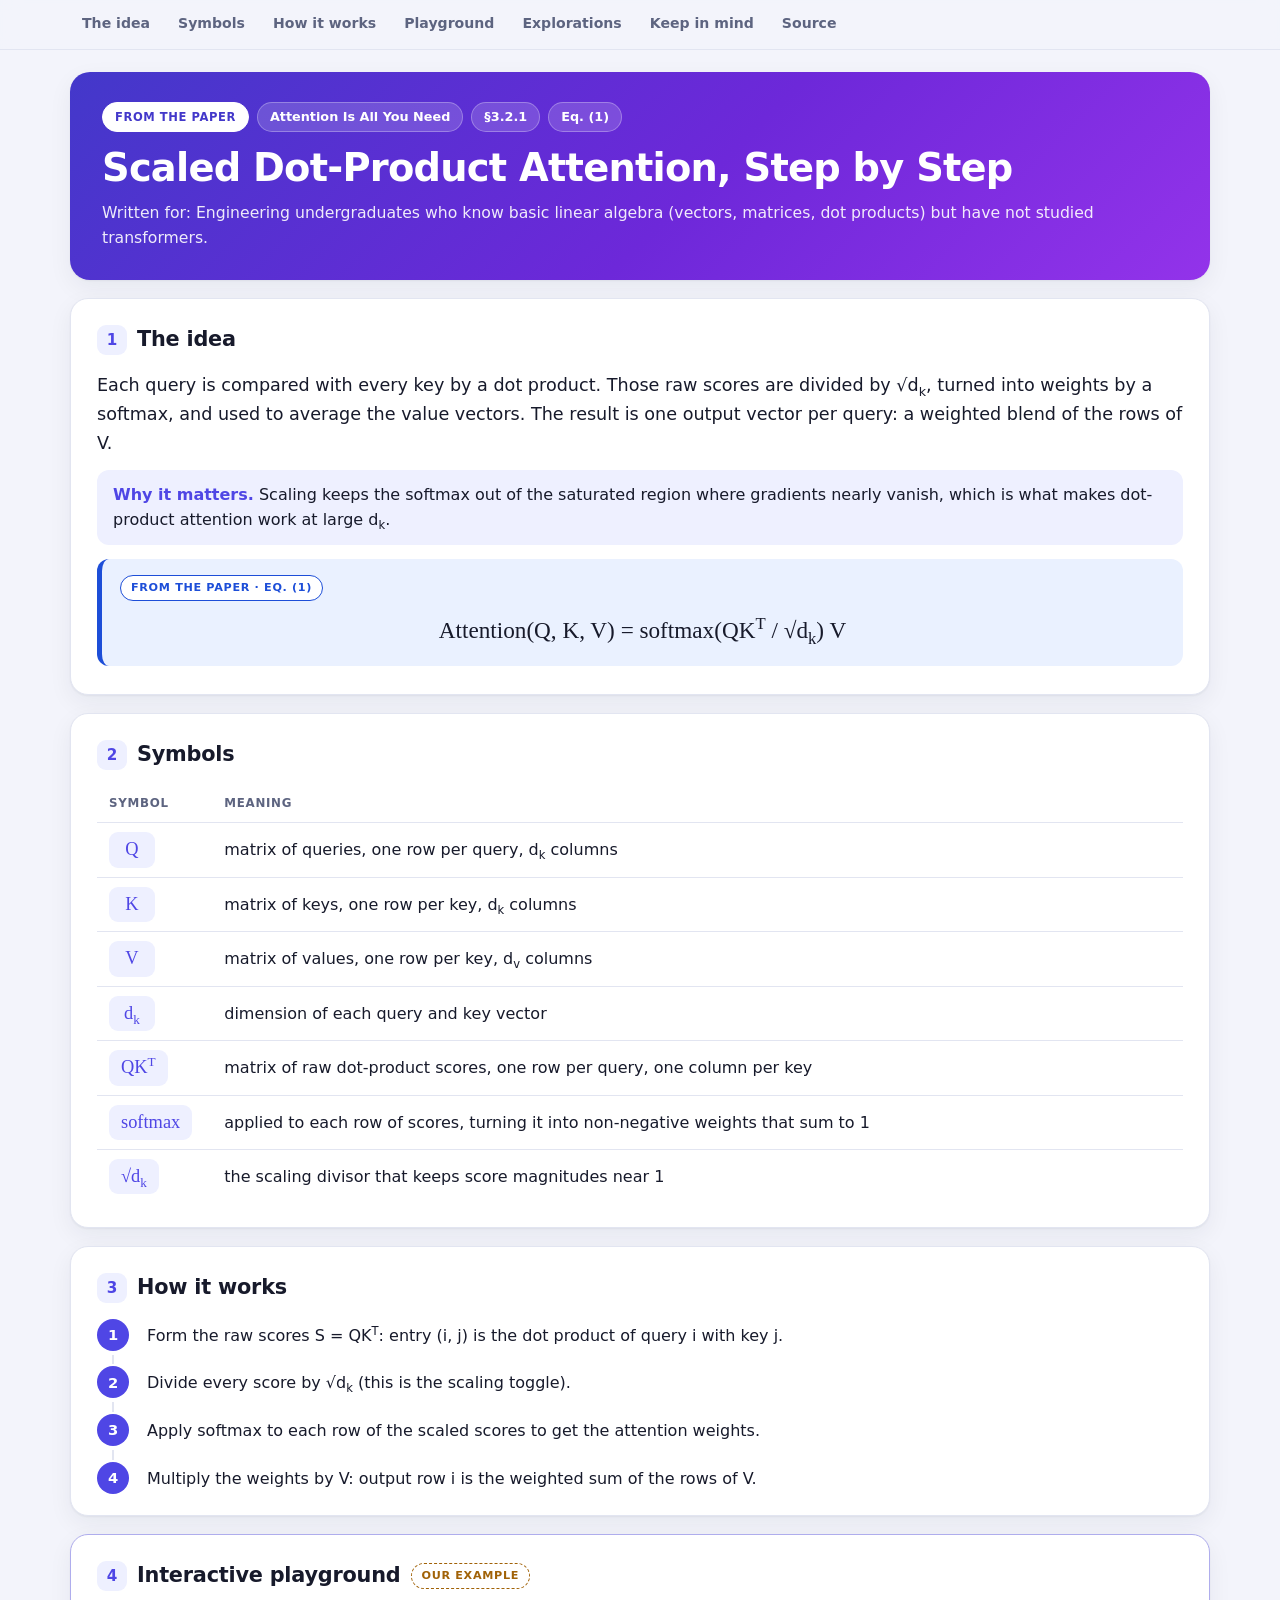
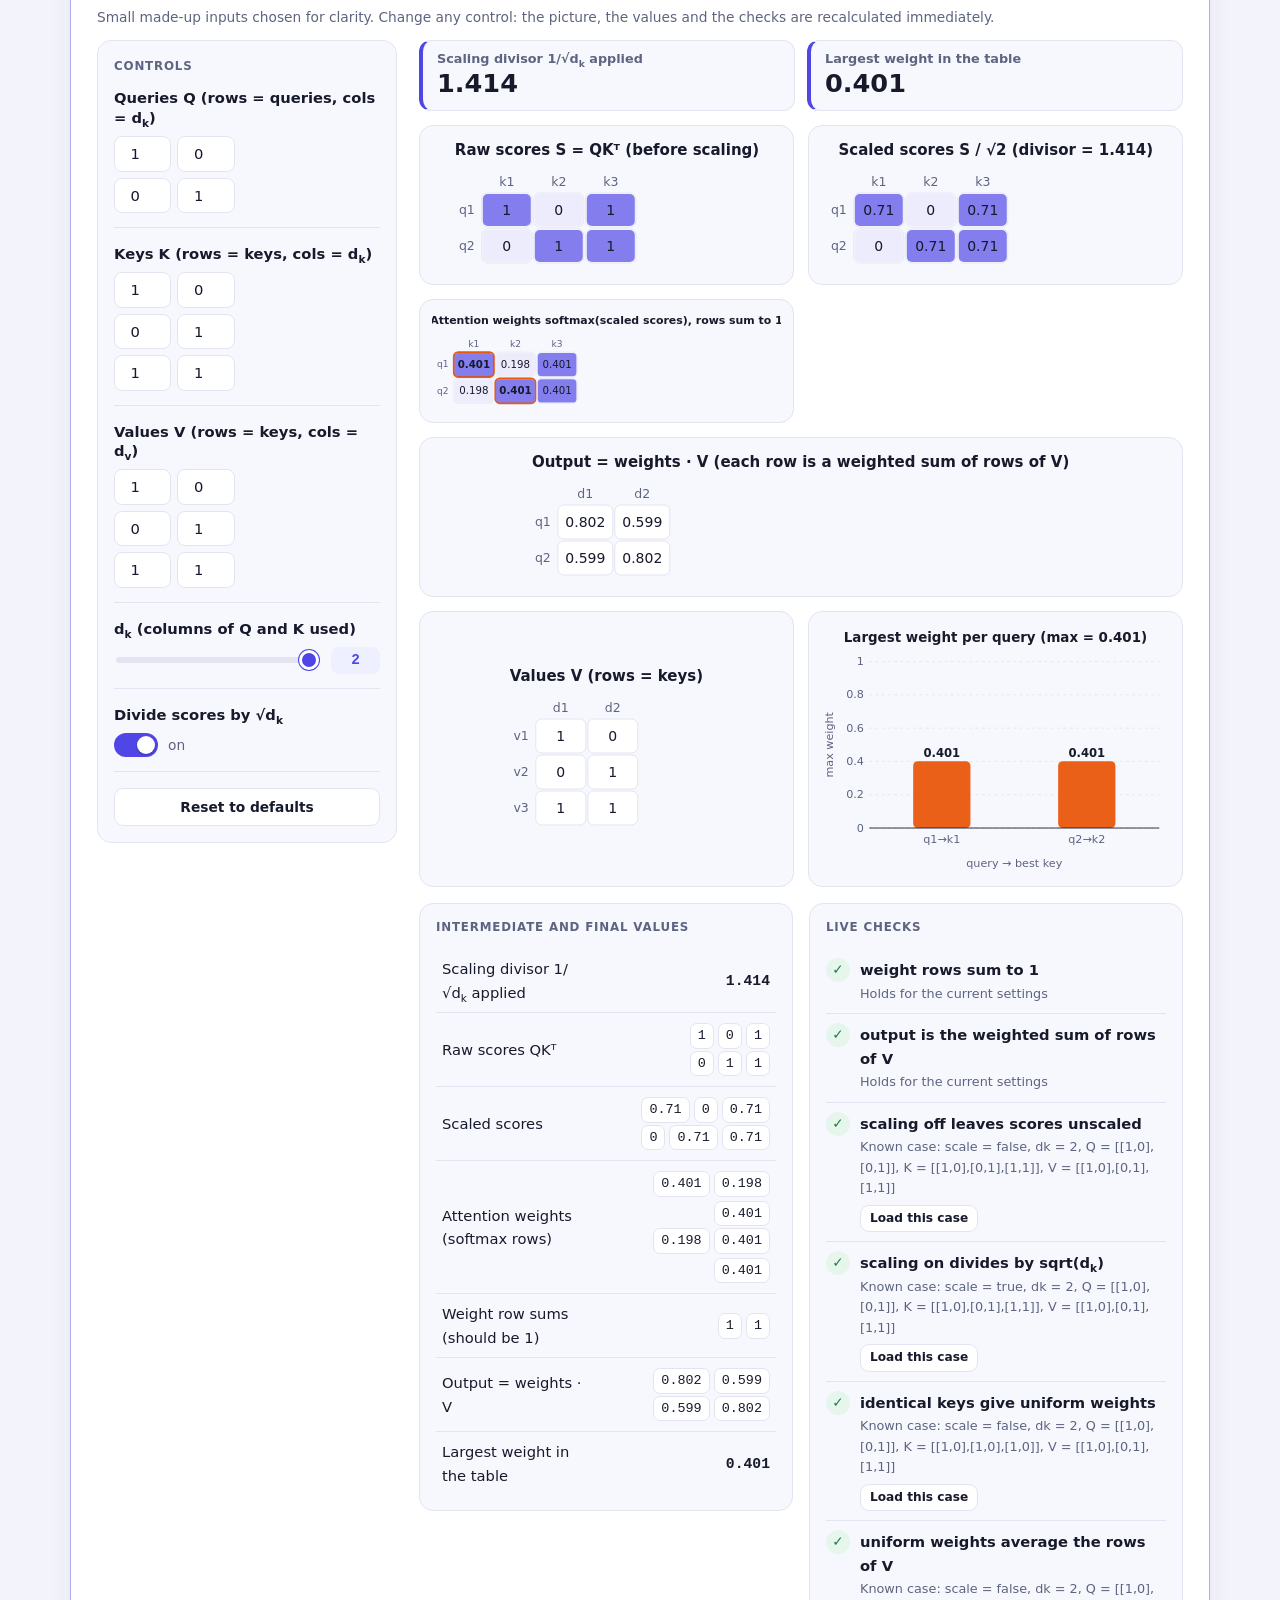
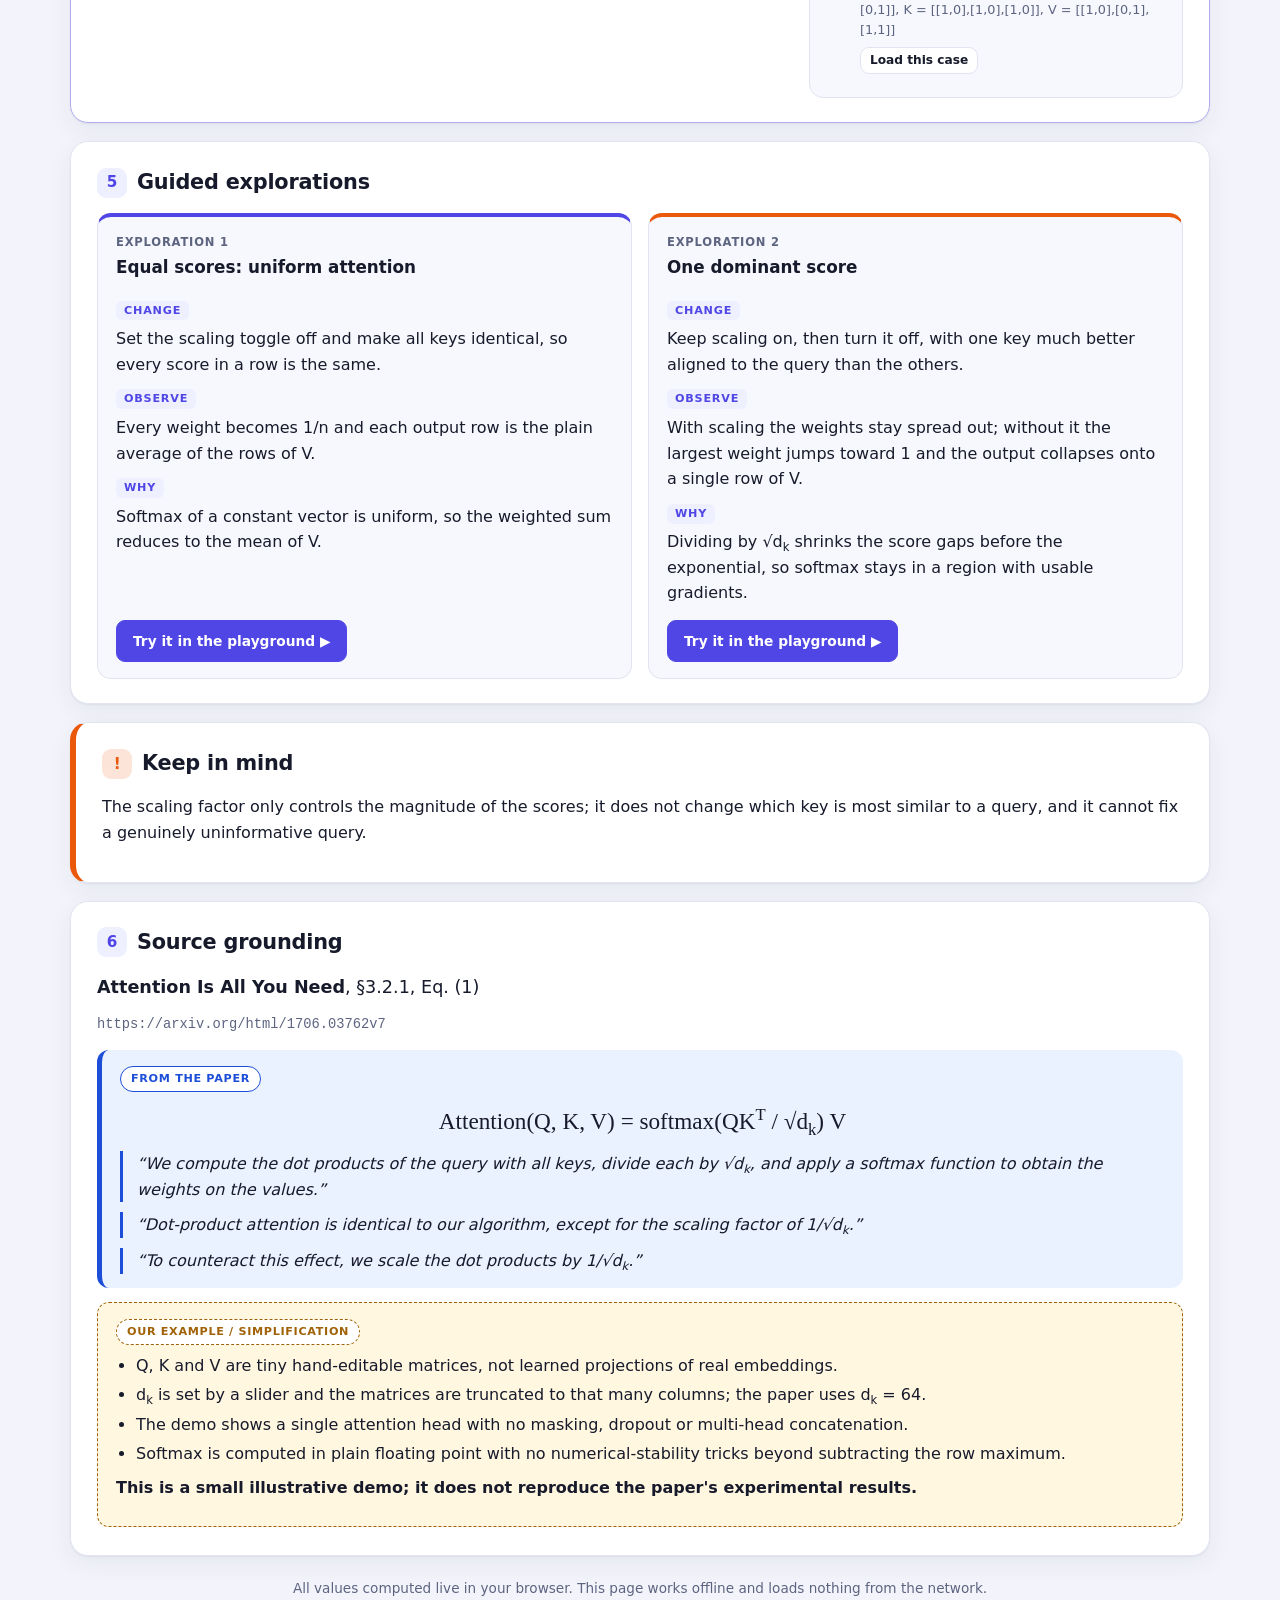
==== commit 36a721ba: "Audit against assignment PDF: log plan, conservative token budget, LaTeX cleanup, focus-aware excerp" ====
--- a/examples/attention/out/index.html
+++ b/examples/attention/out/index.html
@@ -3,140 +3,221 @@
 <head>
 <meta charset="utf-8">
 <meta name="viewport" content="width=device-width, initial-scale=1">
-<title>Scaled Dot-Product Attention</title>
+<title>Scaled Dot-Product Attention, Step by Step</title>
 <style>
 :root {
-  --bg: #f6f7f9; --card: #ffffff; --fg: #1b1f24; --muted: #5b6470; --line: #d9dee5;
-  --accent: #d9480f; --paper: #1c5fb8; --paper-bg: #eaf2fd; --ours: #9a6700; --ours-bg: #fff6dc;
-  --good: #1a7f37; --bad: #c62828;
-  --c1: #2f6fde; --c2: #e8590c; --c3: #2b8a3e; --c4: #9c36b5; --c5: #0c8599; --c6: #c2255c;
+  --bg: #f3f4fb; --card: #ffffff; --card2: #f7f8fd; --fg: #171a2b; --muted: #5d6480; --line: #e2e5f1;
+  --primary: #4f46e5; --primary-2: #7c3aed; --soft: #eef0ff; --accent: #ea580c;
+  --paper: #1d4ed8; --paper-bg: #eaf1ff; --ours: #a16207; --ours-bg: #fff7e0;
+  --good: #15803d; --good-bg: #e7f6ec; --bad: #dc2626; --bad-bg: #fdecec;
+  --c1: #4f46e5; --c2: #ea580c; --c3: #059669; --c4: #c026d3; --c5: #0891b2; --c6: #e11d48;
+  --shadow: 0 1px 2px rgba(23, 26, 43, 0.05), 0 8px 24px rgba(23, 26, 43, 0.06);
+  color-scheme: light;
 }
 @media (prefers-color-scheme: dark) {
   :root {
-    --bg: #14171b; --card: #1d2228; --fg: #e7eaee; --muted: #9aa4b1; --line: #343b45;
-    --accent: #ff922b; --paper: #74b0ff; --paper-bg: #17293f; --ours: #f2c14e; --ours-bg: #33290f;
-    --good: #57d27a; --bad: #ff7b72;
-    --c1: #6ea8fe; --c2: #ffa94d; --c3: #69db7c; --c4: #da77f2; --c5: #3bc9db; --c6: #f783ac;
+    --bg: #0c0f1d; --card: #151a2e; --card2: #1b213a; --fg: #e9ebf7; --muted: #9ba4c8; --line: #2a3154;
+    --primary: #8b93ff; --primary-2: #b18cff; --soft: #232a52; --accent: #fb923c;
+    --paper: #8ab6ff; --paper-bg: #14254a; --ours: #fbbf24; --ours-bg: #2f2609;
+    --good: #4ade80; --good-bg: #11301f; --bad: #f87171; --bad-bg: #3a1618;
+    --c1: #8b93ff; --c2: #fb923c; --c3: #34d399; --c4: #e879f9; --c5: #22d3ee; --c6: #fb7185;
+    --shadow: 0 1px 2px rgba(0, 0, 0, 0.3), 0 10px 30px rgba(0, 0, 0, 0.28);
+    color-scheme: dark;
   }
 }
 * { box-sizing: border-box; }
-html { -webkit-text-size-adjust: 100%; }
-body { margin: 0; background: var(--bg); color: var(--fg); font: 16px/1.55 system-ui, -apple-system, "Segoe UI", Roboto, Helvetica, Arial, sans-serif; }
-main { max-width: 1040px; margin: 0 auto; padding: 20px 16px 40px; }
-h1 { font-size: 1.7rem; line-height: 1.2; margin: 0 0 8px; }
-h2 { font-size: 1.15rem; margin: 0 0 10px; }
-h3 { font-size: 1rem; margin: 0 0 6px; }
-p { margin: 0 0 10px; }
-code, .mono { font-family: ui-monospace, SFMono-Regular, Menlo, Consolas, monospace; font-size: 0.92em; }
-section { background: var(--card); border: 1px solid var(--line); border-radius: 12px; padding: 16px 18px; margin: 14px 0; }
-header.top { padding: 6px 2px 2px; }
-.badges { display: flex; flex-wrap: wrap; gap: 6px; margin: 0 0 6px; }
-.tag { display: inline-block; font-size: 0.72rem; font-weight: 700; letter-spacing: 0.04em; text-transform: uppercase; padding: 2px 8px; border-radius: 999px; border: 1px solid; white-space: nowrap; }
-.tag.paper { color: var(--paper); background: var(--paper-bg); border-color: var(--paper); }
-.tag.ours { color: var(--ours); background: var(--ours-bg); border-color: var(--ours); border-style: dashed; }
-.cite { color: var(--muted); font-size: 0.92rem; }
-.from-paper { border-left: 5px solid var(--paper); background: var(--paper-bg); border-radius: 8px; padding: 10px 14px; margin: 10px 0; }
-.from-ours { border: 1.5px dashed var(--ours); background: var(--ours-bg); border-radius: 8px; padding: 10px 14px; margin: 10px 0; }
-.formula { font-size: 1.2rem; font-family: Cambria, "Times New Roman", serif; margin: 6px 0 2px; overflow-x: auto; }
-blockquote { margin: 6px 0; font-style: italic; }
+html { -webkit-text-size-adjust: 100%; scroll-behavior: smooth; scroll-padding-top: 64px; }
+body { margin: 0; background: var(--bg); color: var(--fg); font: 16px/1.6 "Segoe UI", system-ui, -apple-system, Roboto, Helvetica, Arial, sans-serif; }
+main { max-width: 1180px; margin: 0 auto; padding: 0 20px 48px; }
+h1 { font-size: clamp(1.6rem, 3.4vw, 2.4rem); line-height: 1.15; margin: 14px 0 10px; letter-spacing: -0.02em; }
+h2 { font-size: 1.3rem; margin: 0 0 14px; letter-spacing: -0.01em; display: flex; align-items: center; gap: 10px; }
+h2 .no { flex: none; width: 30px; height: 30px; border-radius: 9px; background: var(--soft); color: var(--primary); font-size: 0.95rem; display: grid; place-items: center; font-weight: 700; }
+h3 { font-size: 1rem; margin: 0 0 8px; }
+p { margin: 0 0 12px; }
+code, .mono { font-family: ui-monospace, SFMono-Regular, Menlo, Consolas, monospace; font-size: 0.9em; }
+code { background: var(--soft); padding: 1px 5px; border-radius: 5px; }
+sub, sup { font-size: 0.72em; line-height: 0; }
+
+/* top navigation */
+nav.top { position: sticky; top: 0; z-index: 20; background: color-mix(in srgb, var(--bg) 86%, transparent); backdrop-filter: blur(10px); border-bottom: 1px solid var(--line); }
+nav.top div { max-width: 1180px; margin: 0 auto; padding: 0 20px; display: flex; gap: 4px; overflow-x: auto; scrollbar-width: none; }
+nav.top a { flex: none; color: var(--muted); text-decoration: none; font-size: 0.88rem; font-weight: 600; padding: 12px 12px; border-bottom: 2px solid transparent; }
+nav.top a:hover { color: var(--primary); border-bottom-color: var(--primary); }
+
+/* hero */
+header.hero { margin: 22px 0 18px; padding: 30px 32px; border-radius: 20px; color: #fff; background: linear-gradient(135deg, #4338ca 0%, #6d28d9 55%, #9333ea 100%); box-shadow: var(--shadow); }
+header.hero .chips { display: flex; flex-wrap: wrap; gap: 8px; }
+header.hero .chip { font-size: 0.8rem; font-weight: 600; padding: 4px 12px; border-radius: 999px; background: rgba(255, 255, 255, 0.16); border: 1px solid rgba(255, 255, 255, 0.28); }
+header.hero .chip.solid { background: #fff; color: #4338ca; border-color: #fff; text-transform: uppercase; letter-spacing: 0.05em; font-size: 0.72rem; padding-top: 5px; }
+header.hero p { margin: 0; opacity: 0.9; font-size: 0.98rem; }
+
+section { background: var(--card); border: 1px solid var(--line); border-radius: 18px; padding: 24px 26px; margin: 18px 0; box-shadow: var(--shadow); }
+.lead { font-size: 1.1rem; line-height: 1.65; }
+.why { background: var(--soft); border-radius: 12px; padding: 12px 16px; }
+.why b { color: var(--primary); }
+
+.tag { display: inline-block; font-size: 0.7rem; font-weight: 700; letter-spacing: 0.06em; text-transform: uppercase; padding: 3px 10px; border-radius: 999px; border: 1px solid; white-space: nowrap; }
+.tag.paper { color: var(--paper); background: var(--card); border-color: var(--paper); }
+.tag.ours { color: var(--ours); background: var(--card); border-color: var(--ours); border-style: dashed; }
+.from-paper { border-left: 5px solid var(--paper); background: var(--paper-bg); border-radius: 12px; padding: 14px 18px; margin: 14px 0 4px; }
+.from-ours { border: 1.5px dashed var(--ours); background: var(--ours-bg); border-radius: 12px; padding: 14px 18px; margin: 14px 0 4px; }
+.formula { font-size: 1.45rem; line-height: 1.7; font-family: Cambria, "Cambria Math", "Times New Roman", serif; margin: 10px 0 2px; overflow-x: auto; text-align: center; }
+blockquote { margin: 10px 0 0; padding-left: 14px; border-left: 3px solid var(--paper); font-style: italic; }
+.cite { color: var(--muted); }
+
 table { border-collapse: collapse; width: 100%; }
-th, td { text-align: left; padding: 6px 10px; border-bottom: 1px solid var(--line); vertical-align: top; }
-th { font-size: 0.8rem; color: var(--muted); text-transform: uppercase; letter-spacing: 0.04em; }
-td.sym { white-space: nowrap; font-family: Cambria, "Times New Roman", serif; font-size: 1.1rem; width: 1%; padding-right: 22px; }
-td.val { font-family: ui-monospace, SFMono-Regular, Menlo, Consolas, monospace; font-variant-numeric: tabular-nums; word-break: break-word; }
-ol.steps { margin: 0; padding-left: 22px; }
-ol.steps li { margin: 4px 0; }
-.play { display: grid; grid-template-columns: minmax(0, 1fr); gap: 14px; }
-#pg-controls { display: flex; flex-wrap: wrap; gap: 4px 34px; align-items: flex-start; }
-.results { display: grid; grid-template-columns: repeat(2, minmax(0, 1fr)); gap: 22px; align-items: start; margin-top: 12px; }
-.panel h3 { color: var(--muted); font-size: 0.8rem; text-transform: uppercase; letter-spacing: 0.04em; }
-.ctl { margin: 0 0 12px; min-width: 230px; max-width: 100%; }
-.ctl > label, .ctl > .lbl { display: block; font-weight: 600; font-size: 0.92rem; margin-bottom: 4px; }
-.ctl .row { display: flex; align-items: center; gap: 8px; }
-.ctl input[type=range] { flex: 1; min-width: 0; accent-color: var(--c1); }
-.ctl output { min-width: 3.2em; text-align: right; font-family: ui-monospace, Consolas, monospace; font-variant-numeric: tabular-nums; }
-.ctl input[type=number], .ctl select { font: inherit; color: var(--fg); background: var(--bg); border: 1px solid var(--line); border-radius: 6px; padding: 4px 6px; }
-.ctl input[type=number] { width: 5.2em; }
-.ctl .cells { display: grid; gap: 4px; justify-content: start; }
-.ctl .cells input { width: 4.3em; padding: 3px 4px; }
-.ctl .cells span { font-size: 0.75rem; color: var(--muted); text-align: center; }
-.ctl input[type=checkbox] { width: 18px; height: 18px; accent-color: var(--c1); }
-button { font: inherit; font-size: 0.88rem; color: var(--fg); background: var(--bg); border: 1px solid var(--line); border-radius: 7px; padding: 5px 11px; cursor: pointer; }
-button:hover { border-color: var(--c1); }
-button.try { color: var(--card); background: var(--c1); border-color: var(--c1); font-weight: 600; }
-#pg-visual { min-height: 120px; overflow-x: auto; }
+th, td { text-align: left; padding: 9px 12px; border-bottom: 1px solid var(--line); vertical-align: middle; }
+tr:last-child td { border-bottom: 0; }
+th { font-size: 0.74rem; color: var(--muted); text-transform: uppercase; letter-spacing: 0.06em; }
+td.sym { width: 1%; white-space: nowrap; padding-right: 20px; }
+td.sym span { display: inline-block; min-width: 46px; text-align: center; font-family: Cambria, "Cambria Math", "Times New Roman", serif; font-size: 1.15rem; background: var(--soft); color: var(--primary); border-radius: 9px; padding: 3px 12px; }
+
+ol.steps { list-style: none; margin: 0; padding: 0; counter-reset: s; }
+ol.steps li { counter-increment: s; position: relative; padding: 4px 0 18px 50px; }
+ol.steps li::before { content: counter(s); position: absolute; left: 0; top: 0; width: 32px; height: 32px; border-radius: 50%; background: var(--primary); color: #fff; font-weight: 700; display: grid; place-items: center; font-size: 0.92rem; }
+ol.steps li::after { content: ""; position: absolute; left: 15px; top: 36px; bottom: 2px; width: 2px; background: var(--line); }
+ol.steps li:last-child { padding-bottom: 0; } ol.steps li:last-child::after { display: none; }
+
+/* playground */
+#playground { border-color: color-mix(in srgb, var(--primary) 35%, var(--line)); }
+.play { display: grid; grid-template-columns: 300px minmax(0, 1fr); gap: 22px; align-items: start; }
+.controls { position: sticky; top: 62px; background: var(--card2); border: 1px solid var(--line); border-radius: 14px; padding: 16px; max-height: calc(100vh - 80px); overflow-y: auto; }
+.kicker { color: var(--muted); font-size: 0.74rem; font-weight: 700; text-transform: uppercase; letter-spacing: 0.07em; margin: 0 0 12px; }
+.ctl { margin: 0 0 16px; padding-bottom: 14px; border-bottom: 1px solid var(--line); }
+.ctl > label, .ctl > .lbl { display: block; font-weight: 600; font-size: 0.92rem; margin-bottom: 8px; line-height: 1.35; }
+.ctl .row { display: flex; align-items: center; gap: 10px; }
+.ctl output { flex: none; min-width: 3.4em; text-align: center; font-family: ui-monospace, Consolas, monospace; font-weight: 700; font-size: 0.9rem; color: var(--primary); background: var(--soft); border-radius: 8px; padding: 2px 8px; }
+.ctl input[type=range] { -webkit-appearance: none; appearance: none; flex: 1; min-width: 0; height: 22px; background: transparent; cursor: pointer; }
+.ctl input[type=range]::-webkit-slider-runnable-track { height: 6px; border-radius: 999px; background: var(--line); }
+.ctl input[type=range]::-webkit-slider-thumb { -webkit-appearance: none; width: 20px; height: 20px; margin-top: -7px; border-radius: 50%; background: var(--primary); border: 3px solid var(--card); box-shadow: 0 0 0 1px var(--primary); }
+.ctl input[type=range]::-moz-range-track { height: 6px; border-radius: 999px; background: var(--line); }
+.ctl input[type=range]::-moz-range-thumb { width: 16px; height: 16px; border-radius: 50%; background: var(--primary); border: 3px solid var(--card); }
+.ctl input[type=number], .ctl select { font: inherit; font-size: 0.92rem; color: var(--fg); background: var(--card); border: 1px solid var(--line); border-radius: 8px; padding: 6px 8px; }
+.ctl input[type=number]:focus, .ctl select:focus, .ctl input[type=range]:focus-visible { outline: 2px solid var(--primary); outline-offset: 1px; }
+.ctl input[type=number] { width: 5.4em; }
+.ctl select { width: 100%; }
+.ctl .cells { display: grid; gap: 6px; justify-content: start; }
+.ctl .cells input { width: 3.9em; padding: 5px 4px; text-align: center; }
+.ctl .cells span { display: block; font-size: 0.7rem; color: var(--muted); text-align: center; }
+.ctl input[type=checkbox] { -webkit-appearance: none; appearance: none; flex: none; width: 44px; height: 24px; border-radius: 999px; background: var(--line); position: relative; cursor: pointer; transition: background 0.15s; margin: 0; }
+.ctl input[type=checkbox]::before { content: ""; position: absolute; top: 3px; left: 3px; width: 18px; height: 18px; border-radius: 50%; background: #fff; transition: transform 0.15s; box-shadow: 0 1px 2px rgba(0, 0, 0, 0.3); }
+.ctl input[type=checkbox]:checked { background: var(--primary); }
+.ctl input[type=checkbox]:checked::before { transform: translateX(20px); }
+button { font: inherit; font-size: 0.86rem; font-weight: 600; color: var(--fg); background: var(--card); border: 1px solid var(--line); border-radius: 9px; padding: 7px 13px; cursor: pointer; }
+button:hover { border-color: var(--primary); color: var(--primary); }
+button.try { color: #fff; background: var(--primary); border-color: var(--primary); padding: 9px 16px; }
+button.try:hover { filter: brightness(1.1); color: #fff; }
+#pg-reset { width: 100%; }
+
+.tiles { display: grid; grid-template-columns: repeat(auto-fit, minmax(150px, 1fr)); gap: 12px; margin-bottom: 14px; }
+.tile { background: var(--card2); border: 1px solid var(--line); border-left: 4px solid var(--primary); border-radius: 12px; padding: 10px 14px; min-width: 0; }
+.tile .k { color: var(--muted); font-size: 0.8rem; font-weight: 600; line-height: 1.3; }
+.tile .v { font-size: 1.6rem; font-weight: 700; font-variant-numeric: tabular-nums; line-height: 1.25; overflow-wrap: anywhere; }
+.tile .v small { font-size: 0.85rem; font-weight: 600; color: var(--muted); margin-left: 4px; }
+
+#pg-visual { min-height: 140px; }
 .pg-svg { max-width: 100%; height: auto; display: block; margin: 0 auto; }
-.pg-svg text { font-family: system-ui, -apple-system, "Segoe UI", Roboto, Arial, sans-serif; }
-.pg-grid { display: grid; grid-template-columns: repeat(var(--cols, 2), minmax(0, 1fr)); gap: 12px; align-items: start; }
-.pg-cell { min-width: 0; }
+.pg-svg text { font-family: "Segoe UI", system-ui, -apple-system, Roboto, Arial, sans-serif; }
+.pg-grid { display: grid; grid-template-columns: repeat(var(--cols, 2), minmax(0, 1fr)); gap: 14px; align-items: stretch; }
+.pg-cell { min-width: 0; background: var(--card2); border: 1px solid var(--line); border-radius: 14px; padding: 12px; display: grid; align-items: center; overflow-x: auto; }
+.pg-cell.wide { grid-column: 1 / -1; }
+.pg-cell > .pg-grid > .pg-cell { background: transparent; border: 0; padding: 0; }
+#pg-visual > .pg-svg { background: var(--card2); border: 1px solid var(--line); border-radius: 14px; padding: 12px; }
 .pg-note { color: var(--muted); font-size: 0.88rem; margin: 6px 0; text-align: center; }
-.err { color: var(--bad); border: 1px solid var(--bad); border-radius: 8px; padding: 8px 12px; margin: 8px 0; font-size: 0.92rem; }
+.err { color: var(--bad); background: var(--bad-bg); border: 1px solid var(--bad); border-radius: 10px; padding: 10px 14px; margin: 0 0 12px; font-size: 0.92rem; }
+
+.results { display: grid; grid-template-columns: repeat(2, minmax(0, 1fr)); gap: 16px; align-items: start; margin-top: 16px; }
+.box { background: var(--card2); border: 1px solid var(--line); border-radius: 14px; padding: 14px 16px; min-width: 0; }
+#pg-readouts td { padding: 8px 6px; font-size: 0.92rem; }
+#pg-readouts td:first-child { width: 46%; }
+#pg-readouts td.val { text-align: right; }
+.pills { display: flex; flex-wrap: wrap; gap: 4px; justify-content: flex-end; margin: 2px 0; }
+.pill { font-family: ui-monospace, Consolas, monospace; font-size: 0.84rem; font-variant-numeric: tabular-nums; background: var(--card); border: 1px solid var(--line); border-radius: 7px; padding: 1px 7px; }
+.num { font-family: ui-monospace, Consolas, monospace; font-weight: 700; font-variant-numeric: tabular-nums; }
+.unit { color: var(--muted); font-size: 0.82rem; margin-left: 4px; }
 .checks { list-style: none; margin: 0; padding: 0; }
-.checks li { display: flex; flex-wrap: wrap; gap: 6px 10px; align-items: center; padding: 5px 0; border-bottom: 1px solid var(--line); font-size: 0.93rem; }
-.checks .mark { font-weight: 700; width: 1.2em; }
-.checks .ok .mark { color: var(--good); } .checks .no .mark { color: var(--bad); }
-.checks .when { color: var(--muted); font-size: 0.82rem; }
-.cards { display: grid; grid-template-columns: repeat(2, minmax(0, 1fr)); gap: 14px; }
-.card { border: 1px solid var(--line); border-radius: 10px; padding: 12px 14px; background: var(--bg); }
-.card dl { margin: 0; } .card dt { font-size: 0.75rem; font-weight: 700; letter-spacing: 0.05em; text-transform: uppercase; color: var(--c1); margin-top: 8px; }
-.card dd { margin: 2px 0 0; }
-.limit { border-left: 5px solid var(--accent); }
+.checks li { padding: 9px 0; border-bottom: 1px solid var(--line); font-size: 0.92rem; display: grid; grid-template-columns: auto minmax(0, 1fr); gap: 2px 10px; align-items: start; }
+.checks li:last-child { border-bottom: 0; }
+.checks .mark { grid-row: span 2; width: 24px; height: 24px; border-radius: 50%; display: grid; place-items: center; font-weight: 700; font-size: 0.85rem; }
+.checks .ok .mark { color: var(--good); background: var(--good-bg); } .checks .no .mark { color: var(--bad); background: var(--bad-bg); }
+.checks .nm { font-weight: 600; }
+.checks .when { color: var(--muted); font-size: 0.8rem; display: flex; flex-wrap: wrap; gap: 6px 10px; align-items: center; overflow-wrap: anywhere; }
+.checks button { font-size: 0.76rem; padding: 3px 9px; }
+
+.cards { display: grid; grid-template-columns: repeat(2, minmax(0, 1fr)); gap: 16px; }
+.card { border: 1px solid var(--line); border-top: 4px solid var(--primary); border-radius: 14px; padding: 16px 18px; background: var(--card2); display: flex; flex-direction: column; }
+.card:nth-child(2) { border-top-color: var(--accent); }
+.card h3 { font-size: 1.05rem; }
+.card h3 small { display: block; color: var(--muted); font-size: 0.72rem; font-weight: 700; text-transform: uppercase; letter-spacing: 0.07em; margin-bottom: 2px; }
+.card dl { margin: 0 0 14px; flex: 1; }
+.card dt { display: inline-block; font-size: 0.7rem; font-weight: 700; letter-spacing: 0.07em; text-transform: uppercase; color: var(--primary); background: var(--soft); border-radius: 6px; padding: 1px 8px; margin-top: 12px; }
+.card dd { margin: 5px 0 0; }
+.limit { border-left: 6px solid var(--accent); }
+.limit h2 .no { background: color-mix(in srgb, var(--accent) 16%, transparent); color: var(--accent); }
 .muted { color: var(--muted); } .small { font-size: 0.86rem; }
-ul.plain { margin: 4px 0 0; padding-left: 20px; }
-footer { color: var(--muted); font-size: 0.85rem; text-align: center; margin-top: 18px; }
-@media (max-width: 760px) {
-  .play, .cards, .results { grid-template-columns: minmax(0, 1fr); }
-  .pg-grid { grid-template-columns: minmax(0, 1fr); }
-  h1 { font-size: 1.4rem; }
-  section { padding: 14px; }
+ul.plain { margin: 8px 0 0; padding-left: 20px; }
+ul.plain li { margin: 4px 0; }
+footer { color: var(--muted); font-size: 0.85rem; text-align: center; margin-top: 22px; }
+@media (max-width: 900px) {
+  .play { grid-template-columns: minmax(0, 1fr); }
+  .controls { position: static; max-height: none; }
+}
+@media (max-width: 720px) {
+  main { padding: 0 12px 36px; }
+  .cards, .results, .pg-grid { grid-template-columns: minmax(0, 1fr); }
+  section { padding: 18px 16px; }
+  header.hero { padding: 22px 18px; }
+  .formula { font-size: 1.15rem; }
 }
 
 </style>
 </head>
 <body>
+<nav class="top" aria-label="Sections"><div>
+  <a href="#idea">The idea</a><a href="#symbols">Symbols</a><a href="#how">How it works</a><a href="#playground">Playground</a><a href="#explore">Explorations</a><a href="#limitation">Keep in mind</a><a href="#grounding">Source</a>
+</div></nav>
 <main>
-<header class="top">
-<div class="badges"><span class="tag paper">From the paper</span></div>
-<h1>Scaled Dot-Product Attention</h1>
-<p class="cite">Attention Is All You Need · §3.2.1 · Eq. (1)</p>
-<p class="muted small">Written for: Engineering undergraduates who know basic linear algebra (vectors, matrices, dot products) but have not studied transformers.</p>
+<header class="hero">
+<div class="chips"><span class="chip solid">From the paper</span><span class="chip">Attention Is All You Need</span><span class="chip">§3.2.1</span><span class="chip">Eq. (1)</span></div>
+<h1>Scaled Dot-Product Attention, Step by Step</h1>
+<p>Written for: Engineering undergraduates who know basic linear algebra (vectors, matrices, dot products) but have not studied transformers.</p>
 </header>
 
 <section id="idea">
-<h2>The idea</h2>
-<p>A query asks a question; every key is compared with it by a dot product, and the resulting scores say how relevant each value is. Softmax turns those scores into weights that sum to one, and the output is the weighted average of the value rows. Dividing the scores by √d<sub>k</sub> keeps them from growing so large that softmax becomes nearly one-hot.</p><p><b>Why it matters.</b> This single equation is the core of the transformer: it is how every token gathers information from every other token, and the 1/√d<sub>k</sub> factor is what keeps that gathering trainable as dimensions grow.</p><div class="from-paper"><span class="tag paper">From the paper · Eq. (1)</span><div class="formula">Attention(Q, K, V) = softmax(QK<sup>T</sup> / √d<sub>k</sub>) V</div></div>
+<h2><span class="no">1</span>The idea</h2>
+<p class="lead">Each query is compared with every key by a dot product. Those raw scores are divided by √d<sub>k</sub>, turned into weights by a softmax, and used to average the value vectors. The result is one output vector per query: a weighted blend of the rows of V.</p><p class="why"><b>Why it matters.</b> Scaling keeps the softmax out of the saturated region where gradients nearly vanish, which is what makes dot-product attention work at large d<sub>k</sub>.</p><div class="from-paper"><span class="tag paper">From the paper · Eq. (1)</span><div class="formula">Attention(Q, K, V) = softmax(QK<sup>T</sup> / √d<sub>k</sub>) V</div></div>
 </section>
 
 <section id="symbols">
-<h2>Symbols</h2>
-<table><thead><tr><th>Symbol</th><th>Meaning</th></tr></thead><tbody><tr><td class="sym">Q</td><td>matrix of queries, one row per query, each row of length d<sub>k</sub></td></tr><tr><td class="sym">K</td><td>matrix of keys, one row per key, each row of length d<sub>k</sub></td></tr><tr><td class="sym">V</td><td>matrix of values, one row per key, each row of length d<sub>v</sub></td></tr><tr><td class="sym">d<sub>k</sub></td><td>dimension of each query and key vector</td></tr><tr><td class="sym">d<sub>v</sub></td><td>dimension of each value vector</td></tr><tr><td class="sym">QK<sup>T</sup></td><td>matrix of raw dot-product scores, entry (i, j) = q<sub>i</sub> · k<sub>j</sub></td></tr><tr><td class="sym">softmax</td><td>applied to each row of scores, turning it into non-negative weights that sum to 1</td></tr><tr><td class="sym">√d<sub>k</sub></td><td>the scaling divisor that counteracts large dot products</td></tr></tbody></table>
+<h2><span class="no">2</span>Symbols</h2>
+<table><thead><tr><th>Symbol</th><th>Meaning</th></tr></thead><tbody><tr><td class="sym"><span>Q</span></td><td>matrix of queries, one row per query, d<sub>k</sub> columns</td></tr><tr><td class="sym"><span>K</span></td><td>matrix of keys, one row per key, d<sub>k</sub> columns</td></tr><tr><td class="sym"><span>V</span></td><td>matrix of values, one row per key, d<sub>v</sub> columns</td></tr><tr><td class="sym"><span>d<sub>k</sub></span></td><td>dimension of each query and key vector</td></tr><tr><td class="sym"><span>QK<sup>T</sup></span></td><td>matrix of raw dot-product scores, one row per query, one column per key</td></tr><tr><td class="sym"><span>softmax</span></td><td>applied to each row of scores, turning it into non-negative weights that sum to 1</td></tr><tr><td class="sym"><span>√d<sub>k</sub></span></td><td>the scaling divisor that keeps score magnitudes near 1</td></tr></tbody></table>
 </section>
 
 <section id="how">
-<h2>How it works</h2>
-<ol class="steps"><li>Form the raw scores S = QK<sup>T</sup>: each entry is the dot product of one query with one key.</li><li>Divide every score by √d<sub>k</sub> (this is the scaling step; it can be switched off).</li><li>Apply softmax to each row of scores, giving attention weights A that are positive and sum to 1 per row.</li><li>Multiply the weights by V: output row i = Σ<sub>j</sub> A<sub>ij</sub> v<sub>j</sub>, a weighted average of the value rows.</li></ol>
+<h2><span class="no">3</span>How it works</h2>
+<ol class="steps"><li>Form the raw scores S = QK<sup>T</sup>: entry (i, j) is the dot product of query i with key j.</li><li>Divide every score by √d<sub>k</sub> (this is the scaling toggle).</li><li>Apply softmax to each row of the scaled scores to get the attention weights.</li><li>Multiply the weights by V: output row i is the weighted sum of the rows of V.</li></ol>
 </section>
 
 <section id="playground">
-<div class="badges"><span class="tag ours">Our example</span></div>
-<h2>Interactive playground</h2>
+<h2><span class="no">4</span>Interactive playground <span class="tag ours">Our example</span></h2>
 <p class="muted small">Small made-up inputs chosen for clarity. Change any control: the picture, the values and the checks are recalculated immediately.</p>
 <div class="play">
-  <div class="panel">
-    <h3>Controls</h3>
+  <aside class="controls">
+    <p class="kicker">Controls</p>
     <div id="pg-controls"></div>
     <button type="button" id="pg-reset">Reset to defaults</button>
-  </div>
-  <div class="panel">
+  </aside>
+  <div class="stage">
     <div id="pg-error" class="err" hidden></div>
+    <div id="pg-tiles" class="tiles"></div>
     <div id="pg-visual"></div>
     <div class="results">
-      <div>
-        <h3>Intermediate and final values</h3>
+      <div class="box">
+        <p class="kicker">Intermediate and final values</p>
         <table id="pg-readouts"><tbody></tbody></table>
       </div>
-      <div id="pg-checks-wrap" hidden>
-        <h3>Live checks</h3>
+      <div class="box" id="pg-checks-wrap" hidden>
+        <p class="kicker">Live checks</p>
         <ul class="checks" id="pg-checks"></ul>
       </div>
     </div>
@@ -145,24 +226,24 @@
 </section>
 
 <section id="explore">
-<h2>Guided explorations</h2>
-<div class="cards"><div class="card"><h3>Exploration 1: Equal scores versus one dominant score</h3><dl><dt>Change</dt><dd>Set the query to [1, 1] and the keys to [[1, 1], [1, 1], [1, 1]] so all three scores are identical, then set the keys to [[1, 1], [0, 0], [0, 0]] so the first key dominates.</dd><dt>Observe</dt><dd>With equal scores the weight row is [0.333, 0.333, 0.333] and the output is the plain average of the three value rows. With one dominant key the weight row moves toward [1, 0, 0] and the output moves toward that key's value row.</dd><dt>Why</dt><dd>Softmax is monotone in the scores, so the largest score always gets the largest weight; when all scores are equal the exponentials cancel and the weights are uniform.</dd></dl><p style="margin-top:10px"><button type="button" class="try" data-set="{&quot;Q&quot;: [[1, 1]], &quot;K&quot;: [[1, 1], [0, 0], [0, 0]], &quot;V&quot;: [[1, 0], [0, 1], [1, 1]], &quot;scaled&quot;: true, &quot;temperature&quot;: 1}">Try it in the playground</button></p></div><div class="card"><h3>Exploration 2: Turning the 1/√d<sub>k</sub> scaling off</h3><dl><dt>Change</dt><dd>Keep the same Q, K and V but switch the scaling toggle off, so the raw dot products are fed straight into softmax.</dd><dt>Observe</dt><dd>The largest weight grows and the smaller weights shrink: the weight row becomes more peaked, and the output moves closer to the dominant value row.</dd><dt>Why</dt><dd>Without the 1/√d<sub>k</sub> divisor the scores are √d<sub>k</sub> times larger, and softmax amplifies differences in its inputs, so large scores push the distribution toward one-hot.</dd></dl><p style="margin-top:10px"><button type="button" class="try" data-set="{&quot;Q&quot;: [[1, 1]], &quot;K&quot;: [[1, 1], [0, 0], [0, 0]], &quot;V&quot;: [[1, 0], [0, 1], [1, 1]], &quot;scaled&quot;: false, &quot;temperature&quot;: 1}">Try it in the playground</button></p></div></div>
+<h2><span class="no">5</span>Guided explorations</h2>
+<div class="cards"><div class="card"><h3><small>Exploration 1</small>Equal scores: uniform attention</h3><dl><dt>Change</dt><dd>Set the scaling toggle off and make all keys identical, so every score in a row is the same.</dd><dt>Observe</dt><dd>Every weight becomes 1/n and each output row is the plain average of the rows of V.</dd><dt>Why</dt><dd>Softmax of a constant vector is uniform, so the weighted sum reduces to the mean of V.</dd></dl><p style="margin:0"><button type="button" class="try" data-set="{&quot;scale&quot;: false, &quot;K&quot;: [[1, 0], [1, 0], [1, 0]]}">Try it in the playground &#9654;</button></p></div><div class="card"><h3><small>Exploration 2</small>One dominant score</h3><dl><dt>Change</dt><dd>Keep scaling on, then turn it off, with one key much better aligned to the query than the others.</dd><dt>Observe</dt><dd>With scaling the weights stay spread out; without it the largest weight jumps toward 1 and the output collapses onto a single row of V.</dd><dt>Why</dt><dd>Dividing by √d<sub>k</sub> shrinks the score gaps before the exponential, so softmax stays in a region with usable gradients.</dd></dl><p style="margin:0"><button type="button" class="try" data-set="{&quot;scale&quot;: false, &quot;Q&quot;: [[2, 2], [0, 0]], &quot;K&quot;: [[2, 2], [-2, -2], [0, 0]]}">Try it in the playground &#9654;</button></p></div></div>
 </section>
 
 <section id="limitation" class="limit">
-<h2>Keep in mind</h2>
-<p>The demo uses one query and three keys with d<sub>k</sub> = 2 so the numbers fit on screen; the paper applies the same equation to whole sequences of queries at once, with d<sub>k</sub> typically 64, and the scaling matters most exactly there, where unscaled dot products grow large.</p>
+<h2><span class="no">!</span>Keep in mind</h2>
+<p>The scaling factor only controls the magnitude of the scores; it does not change which key is most similar to a query, and it cannot fix a genuinely uninformative query.</p>
 </section>
 
 <section id="grounding">
-<h2>Source grounding</h2>
-<p><b>Attention Is All You Need</b>, §3.2.1, Eq. (1)</p><p class="muted small mono">https://arxiv.org/html/1706.03762v7</p><div class="from-paper"><span class="tag paper">From the paper</span><div class="formula">Attention(Q, K, V) = softmax(QK<sup>T</sup> / √d<sub>k</sub>) V</div><blockquote>“We compute the dot products of the query with all keys, divide each by √d&lt;sub&gt;k&lt;/sub&gt;, and apply a softmax function to obtain the weights on the values.”</blockquote><blockquote>“Attention(Q, K, V) = softmax(QK^T / √d_k) V”</blockquote><blockquote>“To counteract this effect, we scale the dot products by 1/√d_k.”</blockquote></div><div class="from-ours"><span class="tag ours">Our example / simplification</span><ul class="plain"><li>The demo fixes one query row and three key/value rows with d<sub>k</sub> = 2 and d<sub>v</sub> = 2; the paper uses full matrices of many queries and larger dimensions.</li><li>The temperature slider is not in the paper; it is an extra knob that divides the scores before softmax so the sharpening effect can be seen continuously.</li><li>The demo does not implement multi-head attention, masking, positional encodings or any training; it evaluates Eq. (1) once on the numbers you type.</li></ul><p style="margin-top:8px"><b>This is a small illustrative demo; it does not reproduce the paper's experimental results.</b></p></div>
+<h2><span class="no">6</span>Source grounding</h2>
+<p class="lead"><b>Attention Is All You Need</b>, §3.2.1, Eq. (1)</p><p class="muted small mono">https://arxiv.org/html/1706.03762v7</p><div class="from-paper"><span class="tag paper">From the paper</span><div class="formula">Attention(Q, K, V) = softmax(QK<sup>T</sup> / √d<sub>k</sub>) V</div><blockquote>“We compute the dot products of the query with all keys, divide each by √d<sub>k</sub>, and apply a softmax function to obtain the weights on the values.”</blockquote><blockquote>“Dot-product attention is identical to our algorithm, except for the scaling factor of 1/√d<sub>k</sub>.”</blockquote><blockquote>“To counteract this effect, we scale the dot products by 1/√d<sub>k</sub>.”</blockquote></div><div class="from-ours"><span class="tag ours">Our example / simplification</span><ul class="plain"><li>Q, K and V are tiny hand-editable matrices, not learned projections of real embeddings.</li><li>d<sub>k</sub> is set by a slider and the matrices are truncated to that many columns; the paper uses d<sub>k</sub> = 64.</li><li>The demo shows a single attention head with no masking, dropout or multi-head concatenation.</li><li>Softmax is computed in plain floating point with no numerical-stability tricks beyond subtracting the row maximum.</li></ul><p style="margin-top:8px"><b>This is a small illustrative demo; it does not reproduce the paper's experimental results.</b></p></div>
 </section>
 
 <footer>All values computed live in your browser. This page works offline and loads nothing from the network.</footer>
 </main>
 
-<script type="application/json" id="pg-data">{"controls": [{"id": "Q", "type": "matrix", "label": "Queries Q (1 × d\u003csub>k\u003c/sub>)", "default": [[1, 1]], "rows": 1, "cols": 2, "min": -3, "max": 3, "step": 0.5}, {"id": "K", "type": "matrix", "label": "Keys K (3 × d\u003csub>k\u003c/sub>)", "default": [[1, 1], [0, 0], [0, 0]], "rows": 3, "cols": 2, "min": -3, "max": 3, "step": 0.5}, {"id": "V", "type": "matrix", "label": "Values V (3 × d\u003csub>v\u003c/sub>)", "default": [[1, 0], [0, 1], [1, 1]], "rows": 3, "cols": 2, "min": -3, "max": 3, "step": 0.5}, {"id": "scaled", "type": "toggle", "label": "Divide scores by √d\u003csub>k\u003c/sub>", "default": true}, {"id": "temperature", "type": "slider", "label": "Softmax temperature τ", "default": 1, "min": 0.25, "max": 4, "step": 0.25}], "readouts": [{"key": "scores", "label": "Raw scores QKᵀ", "digits": 3, "unit": ""}, {"key": "scaledScores", "label": "Scaled scores", "digits": 3, "unit": ""}, {"key": "weights", "label": "Attention weights", "digits": 3, "unit": ""}, {"key": "rowSums", "label": "Weight row sums", "digits": 3, "unit": ""}, {"key": "maxWeight", "label": "Largest weight", "digits": 3, "unit": ""}, {"key": "output", "label": "Output", "digits": 3, "unit": ""}, {"key": "scoreSpread", "label": "Score spread (max − min)", "digits": 3, "unit": ""}], "tests": [{"name": "each weight row sums to 1", "params": {}, "expect": "out.rowSums.every(s => Math.abs(s - 1) \u003c 1e-9)"}, {"name": "output is the weighted sum of the value rows", "params": {}, "expect": "out.output.every((row, i) => row.every((val, t) => Math.abs(val - out.weights[i].reduce((acc, w, j) => acc + w * out.V[j][t], 0)) \u003c 1e-9))"}, {"name": "weights are non-negative", "params": {}, "expect": "out.weights.every(r => r.every(w => w >= 0))"}, {"name": "equal scores give uniform weights", "params": {"Q": [[1, 1]], "K": [[1, 1], [1, 1], [1, 1]], "V": [[1, 0], [0, 1], [1, 1]], "scaled": true, "temperature": 1}, "expect": "out.weightRow.every(w => Math.abs(w - 1/3) \u003c 1e-9)"}, {"name": "unscaled scores are √d\u003csub>k\u003c/sub> times the scaled ones", "params": {"Q": [[1, 1]], "K": [[1, 1], [0, 0], [0, 0]], "V": [[1, 0], [0, 1], [1, 1]], "scaled": true, "temperature": 1}, "expect": "Math.abs(out.scores[0][0] - out.scaledScores[0][0] * out.sqrtDk) \u003c 1e-9"}, {"name": "dominant key gets the largest weight", "params": {"Q": [[1, 1]], "K": [[1, 1], [0, 0], [0, 0]], "V": [[1, 0], [0, 1], [1, 1]], "scaled": false, "temperature": 1}, "expect": "H.argmax(out.weightRow) === 0"}]}</script>
+<script type="application/json" id="pg-data">{"controls": [{"id": "Q", "type": "matrix", "label": "Queries Q (rows = queries, cols = d\u003csub>k\u003c/sub>)", "default": [[1, 0], [0, 1]], "rows": 2, "cols": 2, "min": -3, "max": 3, "step": 0.5}, {"id": "K", "type": "matrix", "label": "Keys K (rows = keys, cols = d\u003csub>k\u003c/sub>)", "default": [[1, 0], [0, 1], [1, 1]], "rows": 3, "cols": 2, "min": -3, "max": 3, "step": 0.5}, {"id": "V", "type": "matrix", "label": "Values V (rows = keys, cols = d\u003csub>v\u003c/sub>)", "default": [[1, 0], [0, 1], [1, 1]], "rows": 3, "cols": 2, "min": -3, "max": 3, "step": 0.5}, {"id": "dk", "type": "slider", "label": "d\u003csub>k\u003c/sub> (columns of Q and K used)", "default": 2, "min": 1, "max": 2, "step": 1}, {"id": "scale", "type": "toggle", "label": "Divide scores by √d\u003csub>k\u003c/sub>", "default": true}], "readouts": [{"key": "divisor", "label": "Scaling divisor 1/√d\u003csub>k\u003c/sub> applied", "digits": 3, "unit": ""}, {"key": "S", "label": "Raw scores QKᵀ", "digits": 2, "unit": ""}, {"key": "scaled", "label": "Scaled scores", "digits": 2, "unit": ""}, {"key": "weights", "label": "Attention weights (softmax rows)", "digits": 3, "unit": ""}, {"key": "rowSums", "label": "Weight row sums (should be 1)", "digits": 3, "unit": ""}, {"key": "out", "label": "Output = weights · V", "digits": 3, "unit": ""}, {"key": "maxWeight", "label": "Largest weight in the table", "digits": 3, "unit": ""}], "tests": [{"name": "weight rows sum to 1", "params": {}, "expect": "out.rowSums.every(s => Math.abs(s - 1) \u003c 1e-9)"}, {"name": "output is the weighted sum of rows of V", "params": {}, "expect": "out.out.every((row, i) => row.every((val, c) => Math.abs(val - out.weights[i].reduce((a, w, j) => a + w * out.V[j][c], 0)) \u003c 1e-9))"}, {"name": "scaling off leaves scores unscaled", "params": {"scale": false, "dk": 2, "Q": [[1, 0], [0, 1]], "K": [[1, 0], [0, 1], [1, 1]], "V": [[1, 0], [0, 1], [1, 1]]}, "expect": "Math.abs(out.divisor - 1) \u003c 1e-12 && out.scaled.every((r, i) => r.every((v, j) => Math.abs(v - out.S[i][j]) \u003c 1e-12))"}, {"name": "scaling on divides by sqrt(d\u003csub>k\u003c/sub>)", "params": {"scale": true, "dk": 2, "Q": [[1, 0], [0, 1]], "K": [[1, 0], [0, 1], [1, 1]], "V": [[1, 0], [0, 1], [1, 1]]}, "expect": "Math.abs(out.divisor - Math.sqrt(2)) \u003c 1e-12 && Math.abs(out.scaled[0][0] - 1/Math.sqrt(2)) \u003c 1e-12"}, {"name": "identical keys give uniform weights", "params": {"scale": false, "dk": 2, "Q": [[1, 0], [0, 1]], "K": [[1, 0], [1, 0], [1, 0]], "V": [[1, 0], [0, 1], [1, 1]]}, "expect": "out.weights.every(r => r.every(w => Math.abs(w - 1/3) \u003c 1e-9))"}, {"name": "uniform weights average the rows of V", "params": {"scale": false, "dk": 2, "Q": [[1, 0], [0, 1]], "K": [[1, 0], [1, 0], [1, 0]], "V": [[1, 0], [0, 1], [1, 1]]}, "expect": "out.out.every((row, i) => row.every((val, c) => Math.abs(val - (out.V[0][c] + out.V[1][c] + out.V[2][c])/3) \u003c 1e-9))"}]}</script>
 <script>
 /* Paper to Playground helper library.
    H  : pure drawing + math helpers available to generated compute()/render() code.
@@ -171,7 +252,7 @@
 var H = (function () {
   'use strict';
   var H = {};
-  var NAMED = { accent: 'var(--accent)', fg: 'var(--fg)', muted: 'var(--muted)', line: 'var(--line)',
+  var NAMED = { accent: 'var(--accent)', primary: 'var(--primary)', fg: 'var(--fg)', muted: 'var(--muted)', line: 'var(--line)',
     good: 'var(--good)', bad: 'var(--bad)', warn: 'var(--ours)', paper: 'var(--paper)', none: 'none', bg: 'var(--card)' };
   H.colors = ['var(--c1)', 'var(--c2)', 'var(--c3)', 'var(--c4)', 'var(--c5)', 'var(--c6)'];
 
@@ -302,7 +383,7 @@
     var bx = x2 - ux * hs, by = y2 - uy * hs;
     var s = H.line(x1, y1, bx, by, { color: c, width: w, dash: o.dash });
     s += '<polygon points="' + r2(x2) + ',' + r2(y2) + ' ' + r2(bx - uy * hs * 0.5) + ',' + r2(by + ux * hs * 0.5) + ' ' + r2(bx + uy * hs * 0.5) + ',' + r2(by - ux * hs * 0.5) + '" style="fill:' + c + '"/>';
-    if (o.label !== undefined && o.label !== '') s += T((x1 + x2) / 2 + uy * 12, (y1 + y2) / 2 - ux * 7 + (ux ? 0 : 4), o.label, { size: 11, color: o.labelColor || 'muted' });
+    if (o.label !== undefined && o.label !== '') s += T((x1 + x2) / 2 + uy * 12, (y1 + y2) / 2 - ux * 7 + (ux ? 0 : 4), o.label, { size: 12, color: o.labelColor || 'muted' });
     return s;
   };
 
@@ -322,8 +403,8 @@
   H.bars = function (o) {
     o = o || {};
     var vals = arr(o.values).map(Number), k = vals.length;
-    var labels = arr(o.labels), w = n(o.w, 440), h = n(o.h, 260), dg = o.digits === undefined ? 3 : o.digits;
-    var m = { l: 52, r: 12, t: o.title ? 34 : 16, b: o.xLabel ? 48 : 30 };
+    var labels = arr(o.labels), w = n(o.w, 390), h = n(o.h, 280), dg = o.digits === undefined ? 3 : o.digits;
+    var m = { l: 54, r: 12, t: o.title ? 42 : 18, b: o.xLabel ? 52 : 32 };
     var f = finite(vals), lo = Math.min(0, f.length ? Math.min.apply(null, f) : 0), hi = Math.max(0, f.length ? Math.max.apply(null, f) : 1);
     if (o.min !== undefined && isFinite(o.min)) lo = Math.min(lo, Number(o.min));
     var span0 = hi - lo;
@@ -333,22 +414,22 @@
     var tk = ticks(lo, hi, 5), pw = w - m.l - m.r, ph = h - m.t - m.b;
     var Y = function (v) { return m.t + ph - (v - lo) / (hi - lo) * ph; };
     var hl = hlSet(o.highlight), s = '';
-    if (o.title) s += T(w / 2, 18, o.title, { size: 13, bold: true });
+    if (o.title) s += T(w / 2, 20, o.title, { size: 15, bold: true });
     tk.t.forEach(function (v) {
-      s += H.line(m.l, Y(v), w - m.r, Y(v), { color: 'line', width: 1 });
-      s += T(m.l - 6, Y(v) + 4, H.fmt(v, tk.d), { anchor: 'end', size: 11, color: 'muted' });
+      s += H.line(m.l, Y(v), w - m.r, Y(v), { color: 'line', width: 1, dash: '3 4' });
+      s += T(m.l - 6, Y(v) + 4, H.fmt(v, tk.d), { anchor: 'end', size: 12.5, color: 'muted' });
     });
     var slot = k ? pw / k : pw, bw = Math.min(64, slot * 0.7);
     for (var i = 0; i < k; i++) {
       var v = isFinite(vals[i]) ? vals[i] : 0, cx = m.l + slot * (i + 0.5), y0 = Y(0), y1 = Y(H.clamp(v, lo, hi));
       var c = o.colors ? col(arr(o.colors)[i], 'var(--c1)') : (hl[i] ? 'var(--accent)' : col(o.color, 'var(--c1)'));
-      s += H.rect(cx - bw / 2, Math.min(y0, y1), bw, Math.abs(y1 - y0), { fill: c, rx: 2, opacity: (o.highlight !== undefined && !hl[i]) ? 0.55 : 0.9 });
-      if (k <= 16) s += T(cx, (v >= 0 ? Math.min(y0, y1) - 5 : Math.max(y0, y1) + 13), H.fmt(vals[i], dg), { size: k > 10 ? 9 : 11, bold: !!hl[i] });
-      if (k <= 24) s += T(cx, m.t + ph + 15, labels[i] === undefined ? String(i + 1) : labels[i], { size: k > 12 ? 9 : 11, color: 'muted' });
+      s += H.rect(cx - bw / 2, Math.min(y0, y1), bw, Math.abs(y1 - y0), { fill: c, rx: 5, opacity: (o.highlight !== undefined && !hl[i]) ? 0.45 : 0.95 });
+      if (k <= 16) s += T(cx, (v >= 0 ? Math.min(y0, y1) - 5 : Math.max(y0, y1) + 13), H.fmt(vals[i], dg), { size: k > 10 ? 10 : 13, bold: true });
+      if (k <= 24) s += T(cx, m.t + ph + 17, labels[i] === undefined ? String(i + 1) : labels[i], { size: k > 12 ? 10 : 12.5, color: 'muted' });
     }
     s += H.line(m.l, Y(0), w - m.r, Y(0), { color: 'fg', width: 1 });
-    if (o.yLabel) s += T(13, m.t + ph / 2, o.yLabel, { size: 11, color: 'muted', rotate: -90 });
-    if (o.xLabel) s += T(m.l + pw / 2, h - 8, o.xLabel, { size: 11, color: 'muted' });
+    if (o.yLabel) s += T(13, m.t + ph / 2, o.yLabel, { size: 12.5, color: 'muted', rotate: -90 });
+    if (o.xLabel) s += T(m.l + pw / 2, h - 8, o.xLabel, { size: 12.5, color: 'muted' });
     return H.svg(w, h, s);
   };
 
@@ -363,8 +444,8 @@
     });
     var pts = arr(o.points).map(function (q) { return { x: catX(q && q.x), y: Number(q && q.y), label: q && q.label, color: q && q.color }; });
     var marks = arr(o.markers).map(function (q) { return { x: catX(q && q.x), label: q && q.label }; });
-    var w = n(o.w, 460), h = n(o.h, 280), named = series.filter(function (sr) { return sr.name; });
-    var m = { l: 54, r: 14, t: (o.title ? 34 : 14) + (named.length ? 16 : 0), b: 44 };
+    var w = n(o.w, 400), h = n(o.h, 290), named = series.filter(function (sr) { return sr.name; });
+    var m = { l: 56, r: 16, t: (o.title ? 40 : 14) + (named.length ? 18 : 0), b: 48 };
     var xs = [], ys = [];
     series.forEach(function (sr) { xs = xs.concat(finite(sr.x)); ys = ys.concat(finite(sr.y)); });
     pts.forEach(function (p) { if (isFinite(p.x)) xs.push(Number(p.x)); if (isFinite(p.y)) ys.push(Number(p.y)); });
@@ -379,10 +460,10 @@
     var pw = w - m.l - m.r, ph = h - m.t - m.b;
     var X = function (v) { return m.l + (v - x0) / (x1 - x0) * pw; }, Y = function (v) { return m.t + ph - (H.clamp(v, y0, y1) - y0) / (y1 - y0) * ph; };
     var s = '', tx = ticks(x0, x1, 6), ty = ticks(y0, y1, 5);
-    if (o.title) s += T(w / 2, 18, o.title, { size: 13, bold: true });
-    ty.t.forEach(function (v) { s += H.line(m.l, Y(v), w - m.r, Y(v), { color: 'line', width: 1 }) + T(m.l - 6, Y(v) + 4, H.fmt(v, ty.d), { anchor: 'end', size: 11, color: 'muted' }); });
+    if (o.title) s += T(w / 2, 20, o.title, { size: 15, bold: true });
+    ty.t.forEach(function (v) { s += H.line(m.l, Y(v), w - m.r, Y(v), { color: 'line', width: 1, dash: '3 4' }) + T(m.l - 6, Y(v) + 4, H.fmt(v, ty.d), { anchor: 'end', size: 12.5, color: 'muted' }); });
     if (cat) tx = { t: H.range(cat.length).filter(function (i) { return cat.length <= 12 || i % Math.ceil(cat.length / 12) === 0; }), d: 0 };
-    tx.t.forEach(function (v) { s += H.line(X(v), m.t + ph, X(v), m.t + ph + 4, { color: 'muted', width: 1 }) + T(X(v), m.t + ph + 16, cat ? cat[v] : H.fmt(v, tx.d), { size: 11, color: 'muted' }); });
+    tx.t.forEach(function (v) { s += H.line(X(v), m.t + ph, X(v), m.t + ph + 4, { color: 'muted', width: 1 }) + T(X(v), m.t + ph + 16, cat ? cat[v] : H.fmt(v, tx.d), { size: 12.5, color: 'muted' }); });
     s += H.line(m.l, m.t + ph, w - m.r, m.t + ph, { color: 'fg', width: 1 }) + H.line(m.l, m.t, m.l, m.t + ph, { color: 'fg', width: 1 });
     marks.forEach(function (mk) {
       if (!isFinite(mk.x)) return;
@@ -390,8 +471,8 @@
       if (mk.label !== undefined && mk.label !== '') s += T(H.clamp(X(mk.x), m.l + 30, w - m.r - 30), m.t + 11, mk.label, { size: 11, color: 'accent', bold: true });
     });
     series.forEach(function (sr) {
-      s += H.path(sr.x.map(function (xv, i) { return [isFinite(xv) && isFinite(sr.y[i]) ? X(xv) : NaN, isFinite(sr.y[i]) ? Y(sr.y[i]) : NaN]; }), { color: sr.color, width: 2, dash: sr.dash });
-      if (sr.x.length <= 24) sr.x.forEach(function (xv, i) { if (isFinite(xv) && isFinite(sr.y[i])) s += H.circle(X(xv), Y(sr.y[i]), 2.5, { fill: sr.color }); });
+      s += H.path(sr.x.map(function (xv, i) { return [isFinite(xv) && isFinite(sr.y[i]) ? X(xv) : NaN, isFinite(sr.y[i]) ? Y(sr.y[i]) : NaN]; }), { color: sr.color, width: 2.6, dash: sr.dash });
+      if (sr.x.length <= 24) sr.x.forEach(function (xv, i) { if (isFinite(xv) && isFinite(sr.y[i])) s += H.circle(X(xv), Y(sr.y[i]), 3.2, { fill: sr.color }); });
     });
     pts.forEach(function (p) {
       if (!isFinite(p.x) || !isFinite(p.y)) return;
@@ -400,11 +481,11 @@
     });
     var lx = m.l;
     named.forEach(function (sr) {
-      s += H.line(lx, m.t - 10, lx + 16, m.t - 10, { color: sr.color, width: 3 }) + T(lx + 21, m.t - 6, sr.name, { anchor: 'start', size: 11 });
-      lx += 34 + sr.name.length * 6.4;
-    });
-    if (o.yLabel) s += T(13, m.t + ph / 2, o.yLabel, { size: 11, color: 'muted', rotate: -90 });
-    if (o.xLabel) s += T(m.l + pw / 2, h - 8, o.xLabel, { size: 11, color: 'muted' });
+      s += H.line(lx, m.t - 10, lx + 16, m.t - 10, { color: sr.color, width: 3 }) + T(lx + 21, m.t - 6, sr.name, { anchor: 'start', size: 12.5 });
+      lx += 36 + sr.name.length * 7.2;
+    });
+    if (o.yLabel) s += T(13, m.t + ph / 2, o.yLabel, { size: 12.5, color: 'muted', rotate: -90 });
+    if (o.xLabel) s += T(m.l + pw / 2, h - 8, o.xLabel, { size: 12.5, color: 'muted' });
     return H.svg(w, h, s);
   };
 
@@ -414,26 +495,26 @@
     var rl = arr(o.rowLabels), cl = arr(o.colLabels), dg = o.digits === undefined ? 2 : o.digits, shade = o.shade !== false;
     var fm = typeof o.fmt === 'function' ? o.fmt : function (v) { return H.fmt(v, dg); };
     var maxL = 0; rl.forEach(function (t) { maxL = Math.max(maxL, String(t).length); });
-    var left = rl.length ? Math.min(150, 12 + maxL * 6.6) : 8, top = (o.title ? 28 : 6) + (cl.length ? 18 : 0);
+    var left = rl.length ? Math.min(170, 14 + maxL * 7.4) : 8, top = (o.title ? 34 : 6) + (cl.length ? 20 : 0);
     var longest = 4; M.forEach(function (r) { r.forEach(function (v) { longest = Math.max(longest, String(fm(v)).length); }); });
     cl.forEach(function (t) { longest = Math.max(longest, String(t).length * 0.9); });
-    var cw = n(o.cellW, H.clamp(longest * 7.2 + 12, 40, 110)), ch = n(o.cellH, 30);
-    var w = Math.max(left + cols * cw + 8, o.title ? String(o.title).length * 7.4 + 16 : 0), h = top + rows * ch + 8;
+    var cw = n(o.cellW, H.clamp(longest * 8.2 + 16, 52, 120)), ch = n(o.cellH, 36);
+    var w = Math.max(left + cols * cw + 8, o.title ? String(o.title).length * 8.4 + 16 : 0), h = top + rows * ch + 8;
     var all = []; M.forEach(function (r) { all = all.concat(finite(r.map(Number))); });
     var lo = o.min !== undefined ? Number(o.min) : (all.length ? Math.min.apply(null, all) : 0), hi = o.max !== undefined ? Number(o.max) : (all.length ? Math.max.apply(null, all) : 1);
     var hl = {}; arr(o.highlight).forEach(function (rc) { if (Array.isArray(rc)) hl[rc[0] + ',' + rc[1]] = 1; });
     var s = '';
-    if (o.title) s += T(w / 2, 17, o.title, { size: 13, bold: true });
-    for (var j = 0; j < cols; j++) if (cl[j] !== undefined) s += T(left + cw * (j + 0.5), top - 6, cl[j], { size: 11, color: 'muted' });
+    if (o.title) s += T(w / 2, 17, o.title, { size: 15, bold: true });
+    for (var j = 0; j < cols; j++) if (cl[j] !== undefined) s += T(left + cw * (j + 0.5), top - 6, cl[j], { size: 12.5, color: 'muted' });
     for (var i = 0; i < rows; i++) {
-      if (rl[i] !== undefined) s += T(left - 6, top + ch * (i + 0.5) + 4, rl[i], { anchor: 'end', size: 11, color: 'muted' });
+      if (rl[i] !== undefined) s += T(left - 6, top + ch * (i + 0.5) + 4, rl[i], { anchor: 'end', size: 12.5, color: 'muted' });
       for (j = 0; j < cols; j++) {
         var v = M[i][j], x = left + cw * j, y = top + ch * i, isN = typeof v === 'number' && isFinite(v);
         var t = isN && hi > lo ? (v - lo) / (hi - lo) : (isN && shade && hi === lo ? 0.5 : 0);
         var on = hl[i + ',' + j] || o.highlightRow === i || o.highlightCol === j;
-        s += H.rect(x + 1, y + 1, cw - 2, ch - 2, { fill: 'var(--card)', stroke: on ? 'accent' : 'line', width: on ? 2 : 1, rx: 3 });
-        if (shade && isN) s += H.rect(x + 2, y + 2, cw - 4, ch - 4, { fill: col(o.color, 'var(--c1)'), opacity: 0.08 + 0.62 * H.clamp(t, 0, 1), rx: 2 });
-        s += T(x + cw / 2, y + ch / 2 + 4, v === undefined ? '' : fm(v), { size: 12, bold: !!on });
+        s += H.rect(x + 1, y + 1, cw - 2, ch - 2, { fill: 'var(--card)', stroke: on ? 'accent' : 'line', width: on ? 2.5 : 1, rx: 6 });
+        if (shade && isN) s += H.rect(x + 2, y + 2, cw - 4, ch - 4, { fill: col(o.color, 'var(--c1)'), opacity: 0.1 + 0.6 * H.clamp(t, 0, 1), rx: 5 });
+        s += T(x + cw / 2, y + ch / 2 + 5, v === undefined ? '' : fm(v), { size: 14, bold: !!on });
       }
     }
     return H.svg(w, h, s);
@@ -456,10 +537,10 @@
       nd = nd || {};
       var label = String(nd.label !== undefined ? nd.label : (nd.id !== undefined ? nd.id : '')), sub = nd.sub !== undefined ? H.fmt(nd.sub) : '';
       return { id: String(nd.id !== undefined ? nd.id : i), label: label, sub: sub, x: Number(nd.x), y: Number(nd.y), hl: !!nd.highlight,
-        bw: Math.max(66, 7.1 * Math.max(label.length, sub.length) + 20), bh: sub ? 46 : 30 };
+        bw: Math.max(78, 8 * Math.max(label.length, sub.length) + 24), bh: sub ? 52 : 36 };
     });
     if (nodes.some(function (nd) { return !isFinite(nd.x) || !isFinite(nd.y); })) {
-      var gap = 46; arr(o.edges).forEach(function (e) { if (e && e.label !== undefined) gap = Math.max(gap, String(e.label).length * 6.4 + 22); });
+      var gap = 50; arr(o.edges).forEach(function (e) { if (e && e.label !== undefined) gap = Math.max(gap, String(e.label).length * 7.2 + 26); });
       var cx = 14; nodes.forEach(function (nd) { nd.x = cx + nd.bw / 2; nd.y = 44; cx += nd.bw + gap; });
     }
     else {
@@ -469,7 +550,7 @@
       arr(o.edges).forEach(function (e) {
         var a = byId[String(e && e.from)], b = byId[String(e && e.to)]; if (!a || !b || a === b) return;
         var dx = Math.abs(b.x - a.x), dy = Math.abs(b.y - a.y);
-        if (dx > 1 && dy < (a.bh + b.bh) / 2) sc = Math.max(sc, ((e.label !== undefined ? String(e.label).length * 6.4 + 26 : 34) + (a.bw + b.bw) / 2) / dx);
+        if (dx > 1 && dy < (a.bh + b.bh) / 2) sc = Math.max(sc, ((e.label !== undefined ? String(e.label).length * 7.2 + 28 : 36) + (a.bw + b.bw) / 2) / dx);
       });
       sc = Math.min(sc, 4);
       nodes.forEach(function (nd) { nd.x = (nd.x - x0) * sc + 12 + (sc > 1 ? 0 : x0 - 12 > 0 ? x0 - 12 : 0); });
@@ -482,16 +563,16 @@
       var t = Math.min(dx ? (a.bw / 2 + 2) / Math.abs(dx) : Infinity, dy ? (a.bh / 2 + 2) / Math.abs(dy) : Infinity);
       return [a.x + dx * t, a.y + dy * t];
     }
-    var s = o.title ? T(w / 2, 17, o.title, { size: 13, bold: true }) : '';
+    var s = o.title ? T(w / 2, 17, o.title, { size: 15, bold: true }) : '';
     arr(o.edges).forEach(function (e) {
       var a = by[String(e && e.from)], b = by[String(e && e.to)]; if (!a || !b || a === b) return;
       var p = edge(a, b), q = edge(b, a);
       s += H.arrow(p[0], p[1], q[0], q[1], { label: e.label, color: e.highlight ? 'accent' : 'muted' });
     });
     nodes.forEach(function (nd) {
-      s += H.rect(nd.x - nd.bw / 2, nd.y - nd.bh / 2, nd.bw, nd.bh, { fill: 'var(--card)', stroke: nd.hl ? 'accent' : 'muted', width: nd.hl ? 2.5 : 1.2, rx: 7 });
-      s += T(nd.x, nd.y + (nd.sub ? -3 : 4), nd.label, { size: 12, bold: true });
-      if (nd.sub) s += T(nd.x, nd.y + 14, nd.sub, { size: 11, color: nd.hl ? 'accent' : 'muted' });
+      s += H.rect(nd.x - nd.bw / 2, nd.y - nd.bh / 2, nd.bw, nd.bh, { fill: 'var(--card)', stroke: nd.hl ? 'accent' : 'primary', width: nd.hl ? 2.8 : 1.6, rx: 10 });
+      s += T(nd.x, nd.y + (nd.sub ? -4 : 5), nd.label, { size: 13.5, bold: true });
+      if (nd.sub) s += T(nd.x, nd.y + 16, nd.sub, { size: 12.5, color: nd.hl ? 'accent' : 'muted' });
     });
     return H.svg(w, h, s);
   };
@@ -500,7 +581,10 @@
   H.grid = function (cols, items) {
     if (Array.isArray(cols)) { items = cols; cols = items.length; }
     cols = Math.max(1, Math.min(2, Math.round(n(cols, 2))));   /* more than 2 columns makes labels unreadable */
-    return '<div class="pg-grid" style="--cols:' + cols + '">' + arr(items).map(function (it) { return '<div class="pg-cell">' + (it || '') + '</div>'; }).join('') + '</div>';
+    return '<div class="pg-grid" style="--cols:' + cols + '">' + arr(items).map(function (it) {
+      var m = /<svg[^>]* width="([0-9.]+)"/.exec(it || '');   /* wide drawings get a full row so they stay readable */
+      return '<div class="pg-cell' + (m && Number(m[1]) > 520 ? ' wide' : '') + '">' + (it || '') + '</div>';
+    }).join('') + '</div>';
   };
   H.note = function (str) { return '<p class="pg-note">' + H.esc(str) + '</p>'; };
   return H;
@@ -568,112 +652,114 @@
 </script>
 <script>
 function compute(p) {
-  const Q = p.Q, K = p.K, V = p.V;
-  const scaled = p.scaled;
-  const tau = p.temperature;
-  const nQ = Q.length, nK = K.length;
-  const dk = Q[0].length, dv = V[0].length;
-  const sqrtDk = Math.sqrt(dk);
-  const divisor = (scaled ? sqrtDk : 1) * tau;
+  const dk = Math.max(1, Math.round(p.dk));
+  const Q = p.Q.map(r => r.slice(0, dk));
+  const K = p.K.map(r => r.slice(0, dk));
+  const V = p.V.map(r => r.slice(0));
+  const nQ = Q.length, nK = K.length, dv = V[0].length;
 
   // raw scores S = Q K^T
-  const scores = [];
+  const S = [];
   for (let i = 0; i < nQ; i++) {
     const row = [];
     for (let j = 0; j < nK; j++) {
       let s = 0;
-      for (let t = 0; t < dk; t++) s += Q[i][t] * K[j][t];
+      for (let c = 0; c < dk; c++) s += Q[i][c] * K[j][c];
       row.push(s);
     }
-    scores.push(row);
-  }
-
-  // scaled scores
-  const scaledScores = scores.map(row => row.map(s => s / divisor));
-
-  // softmax per row
-  const weights = scaledScores.map(row => {
-    const m = Math.max(...row);
-    const ex = row.map(s => Math.exp(s - m));
+    S.push(row);
+  }
+
+  const divisor = p.scale ? Math.sqrt(dk) : 1;
+  const scaled = S.map(r => r.map(v => v / divisor));
+
+  // row-wise softmax with max subtraction
+  const weights = scaled.map(r => {
+    const m = Math.max(...r);
+    const ex = r.map(v => Math.exp(v - m));
     const z = H.sum(ex);
-    return ex.map(e => e / z);
+    return ex.map(v => (z > 0 ? v / z : 1 / r.length));
   });
 
   // output = weights V
-  const output = [];
+  const out = [];
   for (let i = 0; i < nQ; i++) {
-    const row = new Array(dv).fill(0);
-    for (let j = 0; j < nK; j++) {
-      for (let t = 0; t < dv; t++) row[t] += weights[i][j] * V[j][t];
-    }
-    output.push(row);
+    const row = [];
+    for (let c = 0; c < dv; c++) {
+      let s = 0;
+      for (let j = 0; j < nK; j++) s += weights[i][j] * V[j][c];
+      row.push(s);
+    }
+    out.push(row);
   }
 
   const rowSums = weights.map(r => H.sum(r));
   const maxWeight = Math.max(...weights.map(r => Math.max(...r)));
-  const scoreSpread = Math.max(...scores.map(r => Math.max(...r) - Math.min(...r)));
+  const scoreSpread = S.map(r => Math.max(...r) - Math.min(...r));
 
   return {
-    Q, K, V, scaled, tau, dk, dv, sqrtDk, divisor,
-    scores, scaledScores, weights, output,
+    dk, divisor, Q, K, V, S, scaled, weights, out,
     rowSums, maxWeight, scoreSpread,
-    weightRow: weights[0],
-    outputRow: output[0]
+    nQ, nK, dv
   };
 }
 function render(p, out) {
-  const panels = [];
-
-  // Panel 1: raw and scaled scores
-  panels.push(H.matrixTable(out.scores, {
-    title: "Raw scores QKᵀ (row = query, col = key)",
-    rowLabels: ["q₁"],
-    colLabels: ["k₁", "k₂", "k₃"],
+  const dk = out.dk;
+  const qLabels = out.Q.map((_, i) => "q" + (i + 1));
+  const kLabels = out.K.map((_, j) => "k" + (j + 1));
+  const vLabels = out.V.map((_, j) => "v" + (j + 1));
+
+  const scorePanel = H.heatmap({
+    matrix: out.S,
+    rowLabels: qLabels,
+    colLabels: kLabels,
+    title: "Raw scores S = QKᵀ (before scaling)",
+    digits: 2
+  });
+
+  const scaledPanel = H.heatmap({
+    matrix: out.scaled,
+    rowLabels: qLabels,
+    colLabels: kLabels,
+    title: "Scaled scores S / " + (p.scale ? "√" + dk : "1") + "  (divisor = " + H.fmt(out.divisor, 3) + ")",
+    digits: 2
+  });
+
+  const weightPanel = H.heatmap({
+    matrix: out.weights,
+    rowLabels: qLabels,
+    colLabels: kLabels,
+    title: "Attention weights softmax(scaled scores), rows sum to 1",
+    digits: 3,
+    highlight: out.weights.map((r, i) => [i, H.argmax(r)])
+  });
+
+  const outPanel = H.matrixTable(out.out, {
+    title: "Output = weights · V  (each row is a weighted sum of rows of V)",
+    rowLabels: qLabels,
+    colLabels: out.V[0].map((_, c) => "d" + (c + 1)),
     digits: 3
-  }));
-
-  panels.push(H.matrixTable(out.scaledScores, {
-    title: "Scores after dividing by " + (out.scaled ? "√d_k · τ" : "τ") + " = " + H.fmt(out.divisor, 3),
-    rowLabels: ["q₁"],
-    colLabels: ["k₁", "k₂", "k₃"],
-    digits: 3
-  }));
-
-  // Panel 2: attention weights as bars
-  panels.push(H.bars({
-    labels: ["k₁", "k₂", "k₃"],
-    values: out.weightRow,
-    title: "Attention weights softmax(scores) — row sums to " + H.fmt(out.rowSums[0], 3),
-    yLabel: "weight",
-    xLabel: "key",
-    highlight: H.argmax(out.weightRow),
+  });
+
+  const vPanel = H.matrixTable(out.V, {
+    title: "Values V (rows = keys)",
+    rowLabels: vLabels,
+    colLabels: out.V[0].map((_, c) => "d" + (c + 1)),
+    digits: 2
+  });
+
+  const barPanel = H.bars({
+    labels: out.weights.map((r, i) => "q" + (i + 1) + "→" + kLabels[H.argmax(r)]),
+    values: out.weights.map(r => Math.max(...r)),
+    title: "Largest weight per query (max = " + H.fmt(out.maxWeight, 3) + ")",
+    yLabel: "max weight",
+    xLabel: "query → best key",
+    highlight: out.weights.map((r, i) => i),
     max: 1,
     digits: 3
-  }));
-
-  // Panel 3: value rows and the weighted output
-  const vLabels = out.V.map((_, j) => "v" + (j + 1));
-  const series = [];
-  for (let t = 0; t < out.dv; t++) {
-    series.push({ name: "dim " + (t + 1), y: out.V.map(row => row[t]) });
-  }
-  panels.push(H.lines({
-    x: vLabels,
-    series: series,
-    title: "Value rows V (output is their weighted average)",
-    xLabel: "value row",
-    yLabel: "component",
-    markers: [{ x: "v1", label: "w₁=" + H.fmt(out.weightRow[0], 2) }]
-  }));
-
-  // Panel 4: output vector
-  panels.push(H.vectorTable(out.outputRow, {
-    title: "Output row = Σⱼ wⱼ vⱼ",
-    labels: out.outputRow.map((_, t) => "dim " + (t + 1)),
-    digits: 3
-  }));
-
-  return H.grid(2, panels);
+  });
+
+  return H.grid(2, [scorePanel, scaledPanel, weightPanel, outPanel, vPanel, barPanel]);
 }
 </script>
 <script>
@@ -720,10 +806,10 @@
       var ni = numInput(c, function () { return raw[c.id]; }, function (v) { raw[c.id] = v; });
       ni.id = fid; row.appendChild(ni);
     } else if (c.type === 'toggle') {
-      var cb = el('input', { type: 'checkbox', id: fid });
+      var cb = el('input', { type: 'checkbox', id: fid, role: 'switch' });
       cb.checked = !!raw[c.id];
+      var st = el('span', { 'class': 'muted small' }, cb.checked ? 'on' : 'off');
       cb.addEventListener('change', function () { raw[c.id] = cb.checked; st.textContent = cb.checked ? 'on' : 'off'; update(); });
-      var st = el('span', { 'class': 'muted small' }, cb.checked ? 'on' : 'off');
       row.appendChild(cb); row.appendChild(st);
     } else if (c.type === 'select') {
       var sel = el('select', { id: fid });
@@ -734,7 +820,7 @@
       var len = visibleLength(c), cells = el('div', { 'class': 'cells', style: 'grid-template-columns:repeat(' + Math.min(len, 4) + ',auto)' });
       for (var i = 0; i < len; i++) (function (i) {
         var cell = el('div');
-        cell.appendChild(el('span', { style: 'display:block' }, c.labels && c.labels[i] !== undefined ? String(c.labels[i]) : String(i + 1)));
+        cell.appendChild(el('span', {}, c.labels && c.labels[i] !== undefined ? String(c.labels[i]) : String(i + 1)));
         cell.appendChild(numInput(c, function () { return raw[c.id][i]; }, function (v) { raw[c.id][i] = v; }));
         cells.appendChild(cell);
       })(i);
@@ -750,30 +836,44 @@
   }
   function buildAll() { controls.forEach(build); }
 
+  /* single numbers get a big tile; every readout also has a row in the table */
+  var first = null;
+  try { first = compute(PG.params(controls, raw)); } catch (e) { first = null; }
+  var tiles = [];
+  readouts.forEach(function (r, i) {
+    var v = first ? PG.get(first, r.key) : undefined;
+    if (typeof v !== 'number' || tiles.length >= 4) return;
+    var t = el('div', { 'class': 'tile' }), k = el('div', { 'class': 'k' }), val = el('div', { 'class': 'v' });
+    k.innerHTML = r.label; t.appendChild(k); t.appendChild(val); $('pg-tiles').appendChild(t);
+    tiles.push({ i: i, el: val });
+  });
   var rows = readouts.map(function (r) {
-    var tr = el('tr'), th = el('td'), td = el('td', { 'class': 'val', style: 'white-space:pre-wrap' });
+    var tr = el('tr'), th = el('td'), td = el('td', { 'class': 'val' });
     th.innerHTML = r.label; tr.appendChild(th); tr.appendChild(td);
     $('pg-readouts').tBodies[0].appendChild(tr);
     return td;
   });
+  function pills(a, r) { return '<div class="pills">' + a.map(function (x) { return '<span class="pill">' + H.esc(H.fmt(x, r.digits)) + '</span>'; }).join('') + '</div>'; }
   function show(v, r) {
-    var u = r.unit ? ' ' + r.unit : '';
-    if (Array.isArray(v) && v.length && Array.isArray(v[0])) return v.map(function (x) { return H.fmt(x, r.digits); }).join('\n') + u;
-    return H.fmt(v, r.digits) + u;
+    var u = r.unit ? '<span class="unit">' + r.unit + '</span>' : '';
+    if (Array.isArray(v) && v.length && Array.isArray(v[0])) return v.map(function (x) { return pills(x, r); }).join('') + u;
+    if (Array.isArray(v)) return pills(v, r) + u;
+    return '<span class="num">' + H.esc(H.fmt(v, r.digits)) + '</span>' + u;
   }
   function describe(params) {
     return Object.keys(params).map(function (k) { return k + ' = ' + JSON.stringify(params[k]); }).join(', ');
   }
-  var checkItems = tests.map(function (t, i) {
+  var checkItems = tests.map(function (t) {
     var li = el('li'), fixed = t.params && Object.keys(t.params).length;
     li.appendChild(el('span', { 'class': 'mark' }));
-    var nm = el('span'); nm.innerHTML = t.name; li.appendChild(nm);
-    li.appendChild(el('span', { 'class': 'when' }, fixed ? 'known case: ' + describe(t.params) : 'holds for the current settings'));
+    var nm = el('span', { 'class': 'nm' }); nm.innerHTML = t.name; li.appendChild(nm);
+    var when = el('span', { 'class': 'when' }, fixed ? 'Known case: ' + describe(t.params) : 'Holds for the current settings');
     if (fixed) {
       var b = el('button', { type: 'button' }, 'Load this case');
       b.addEventListener('click', function () { load(t.params); });
-      li.appendChild(b);
-    }
+      when.appendChild(b);
+    }
+    li.appendChild(when);
     $('pg-checks').appendChild(li);
     return li;
   });
@@ -799,7 +899,11 @@
       } catch (e2) { $('pg-visual').innerHTML = ''; msg = 'Drawing error: ' + (e2 && e2.message || e2); }
     }
     $('pg-error').hidden = !msg; $('pg-error').textContent = msg;
-    readouts.forEach(function (r, i) { rows[i].textContent = out ? show(PG.get(out, r.key), r) : '–'; });
+    readouts.forEach(function (r, i) { rows[i].innerHTML = out ? show(PG.get(out, r.key), r) : '–'; });
+    tiles.forEach(function (t) {
+      var r = readouts[t.i];
+      t.el.innerHTML = out ? H.esc(H.fmt(PG.get(out, r.key), r.digits)) + (r.unit ? '<small>' + r.unit + '</small>' : '') : '–';
+    });
     tests.forEach(function (t, i) {
       var ok = false;
       try {
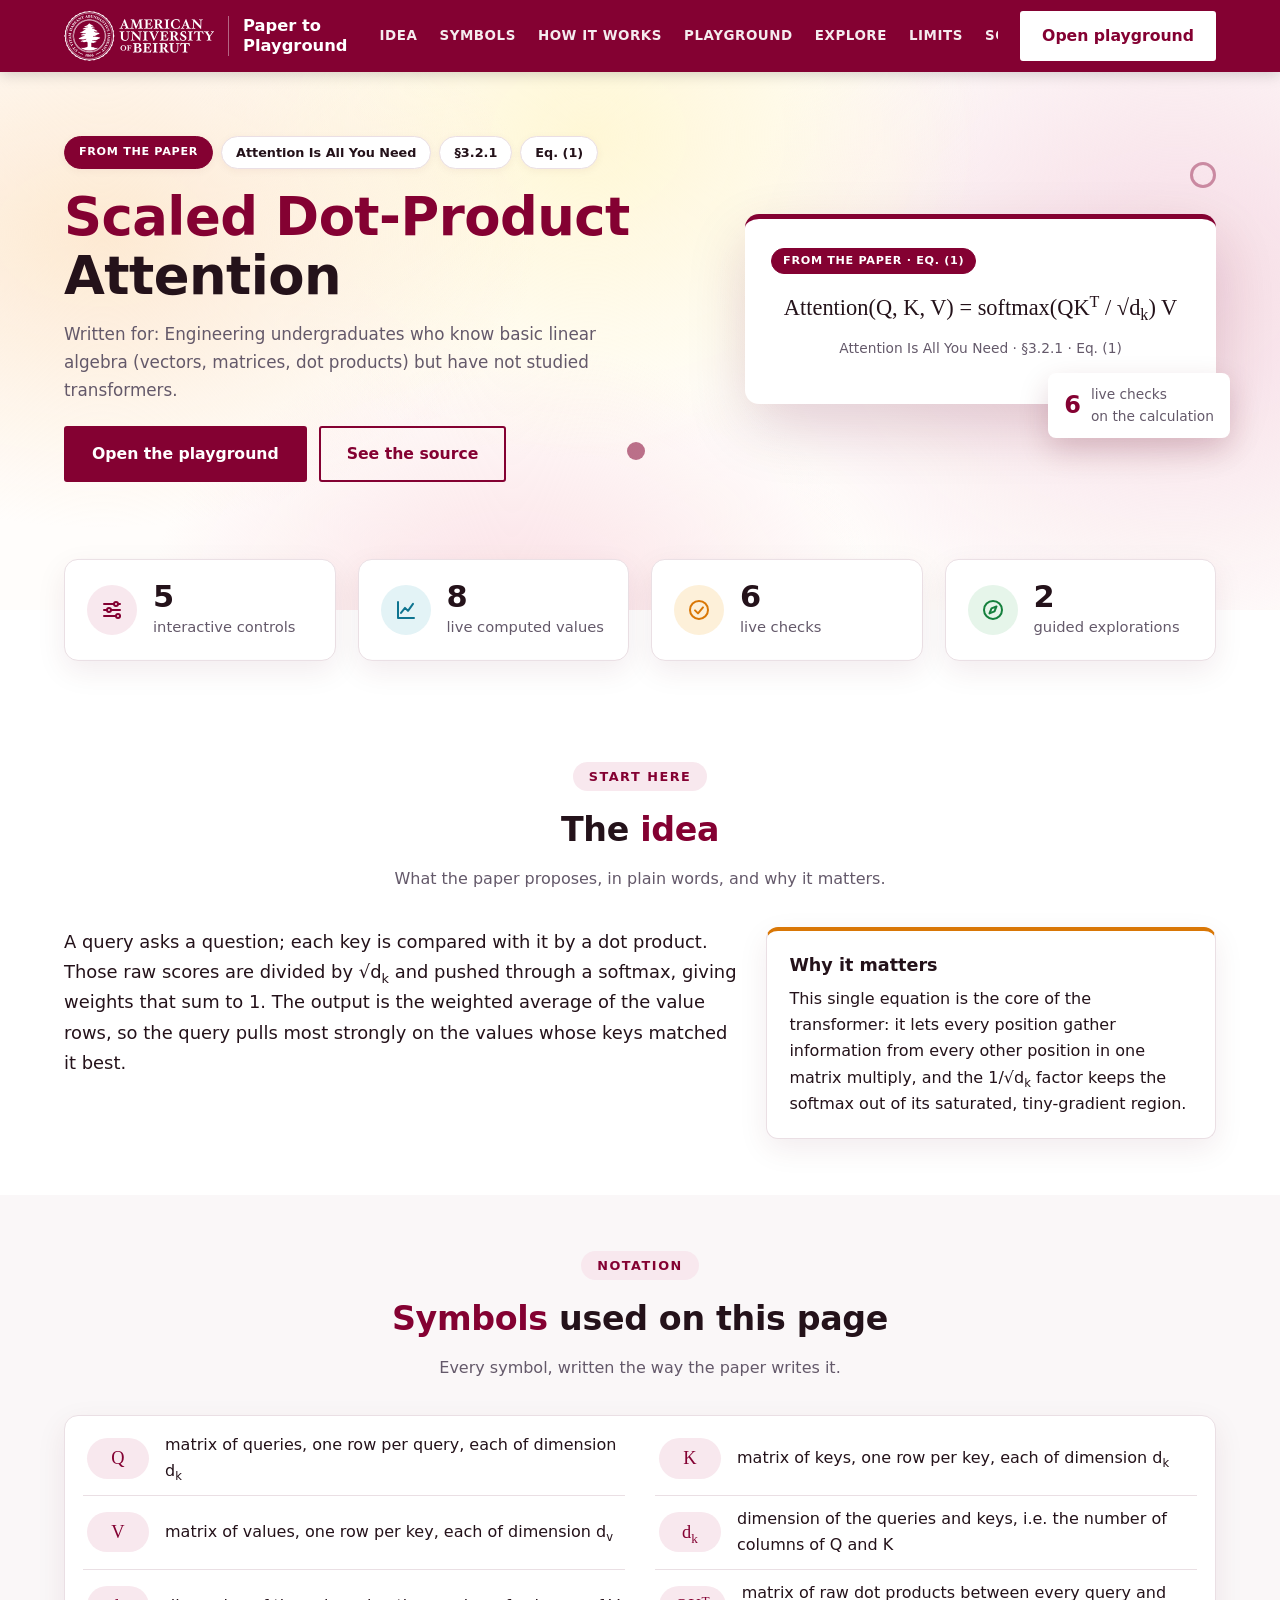
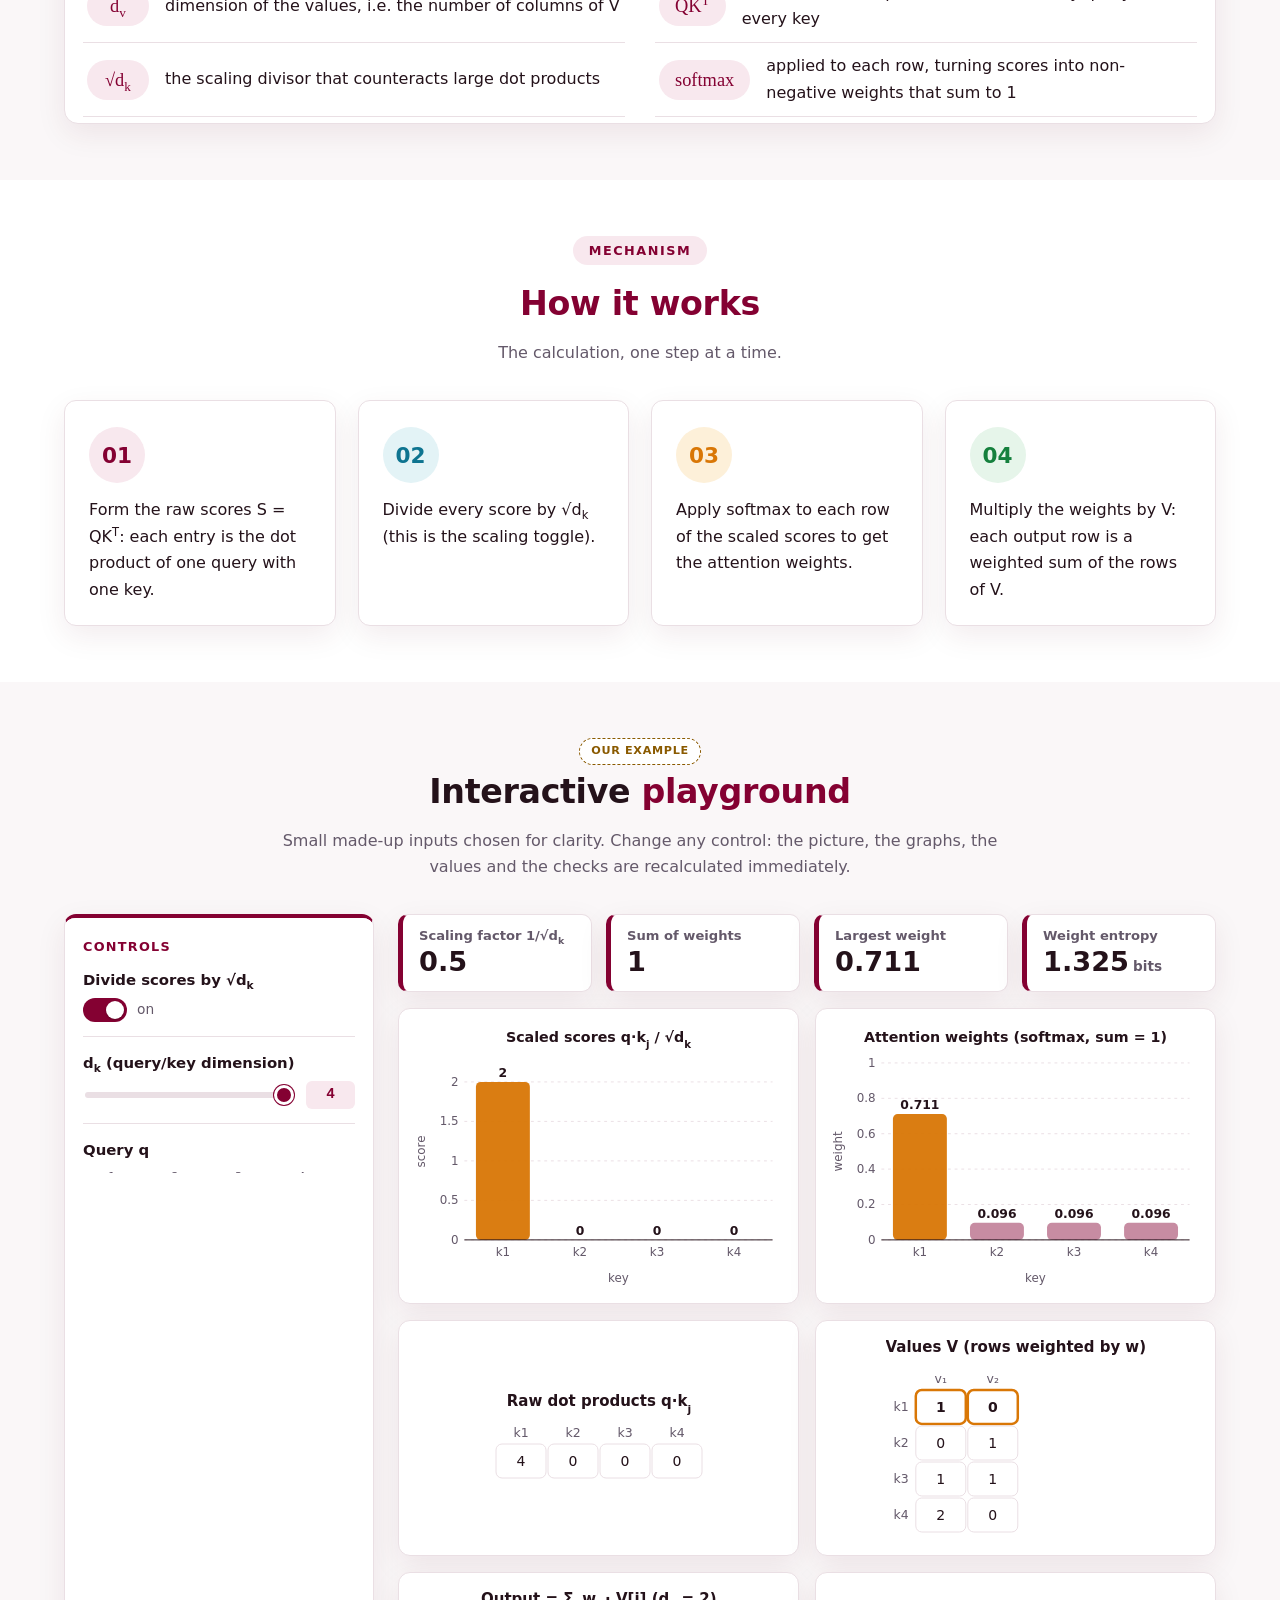
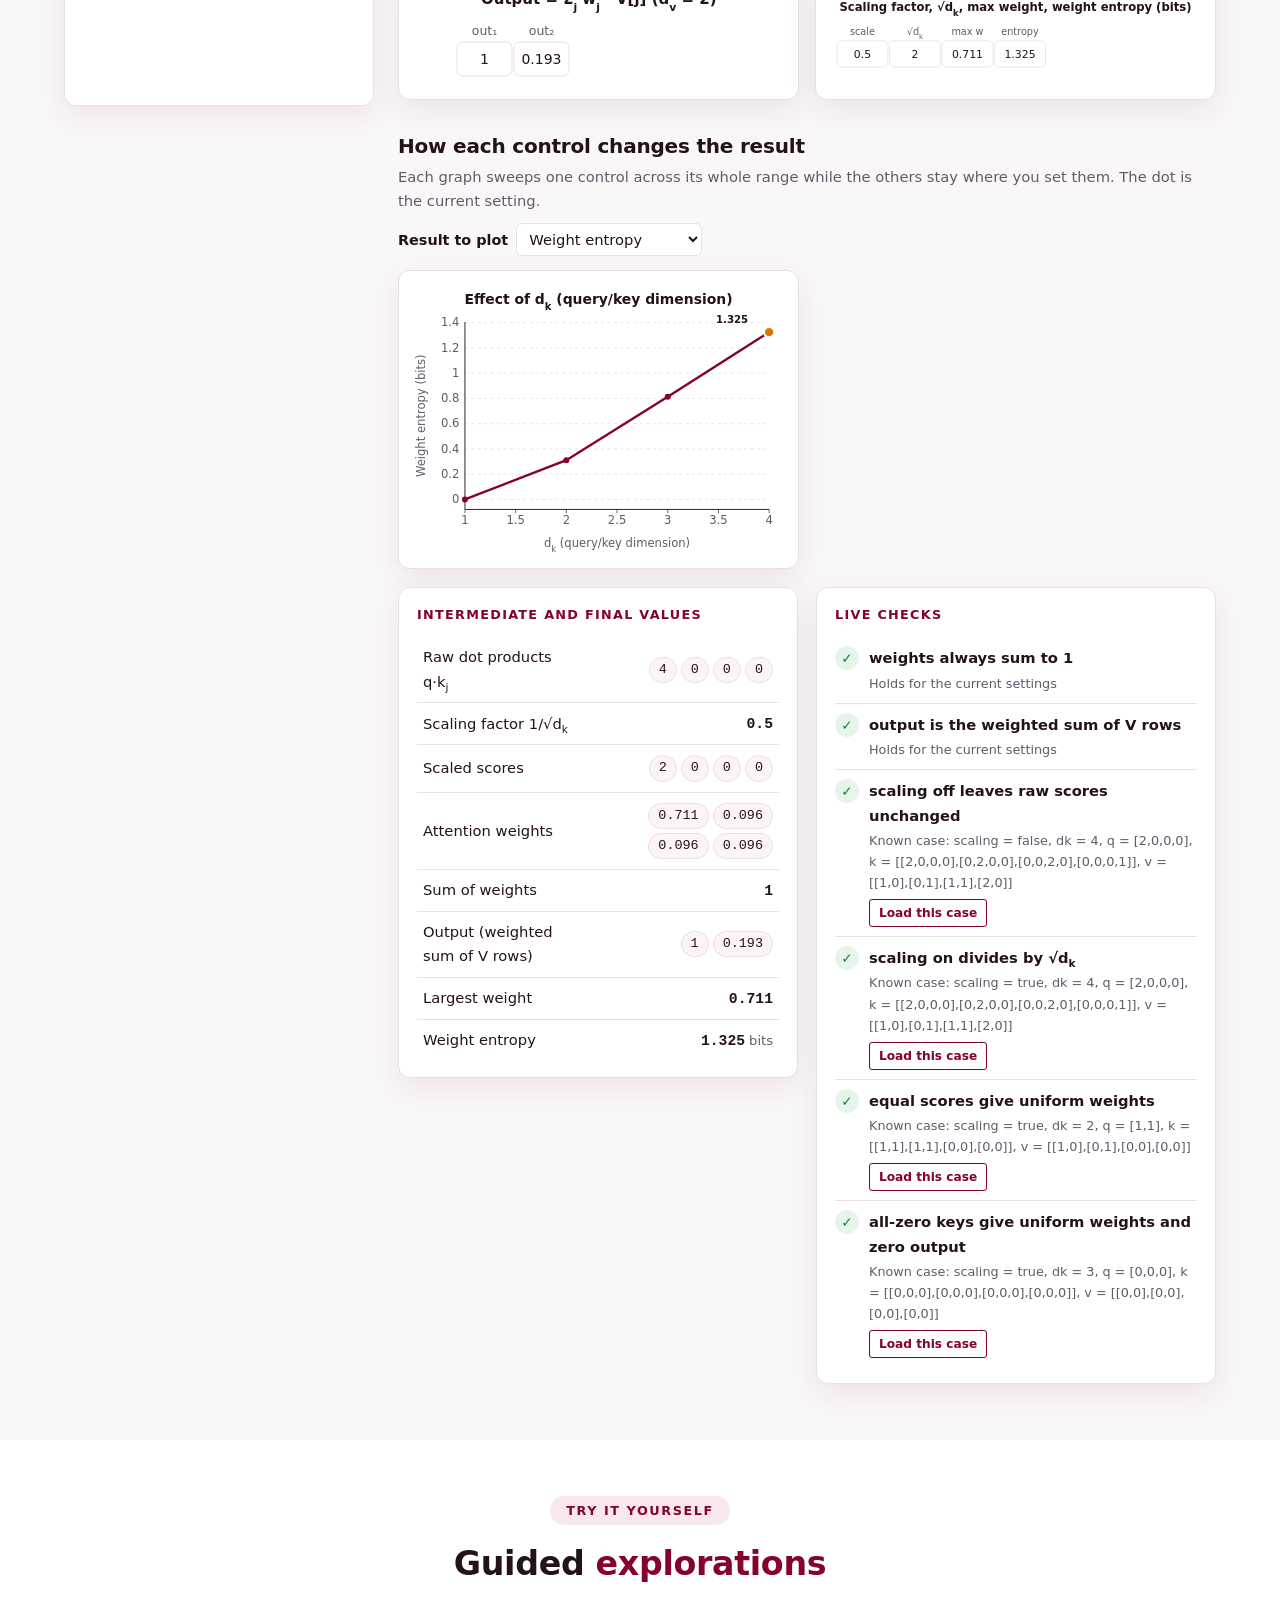
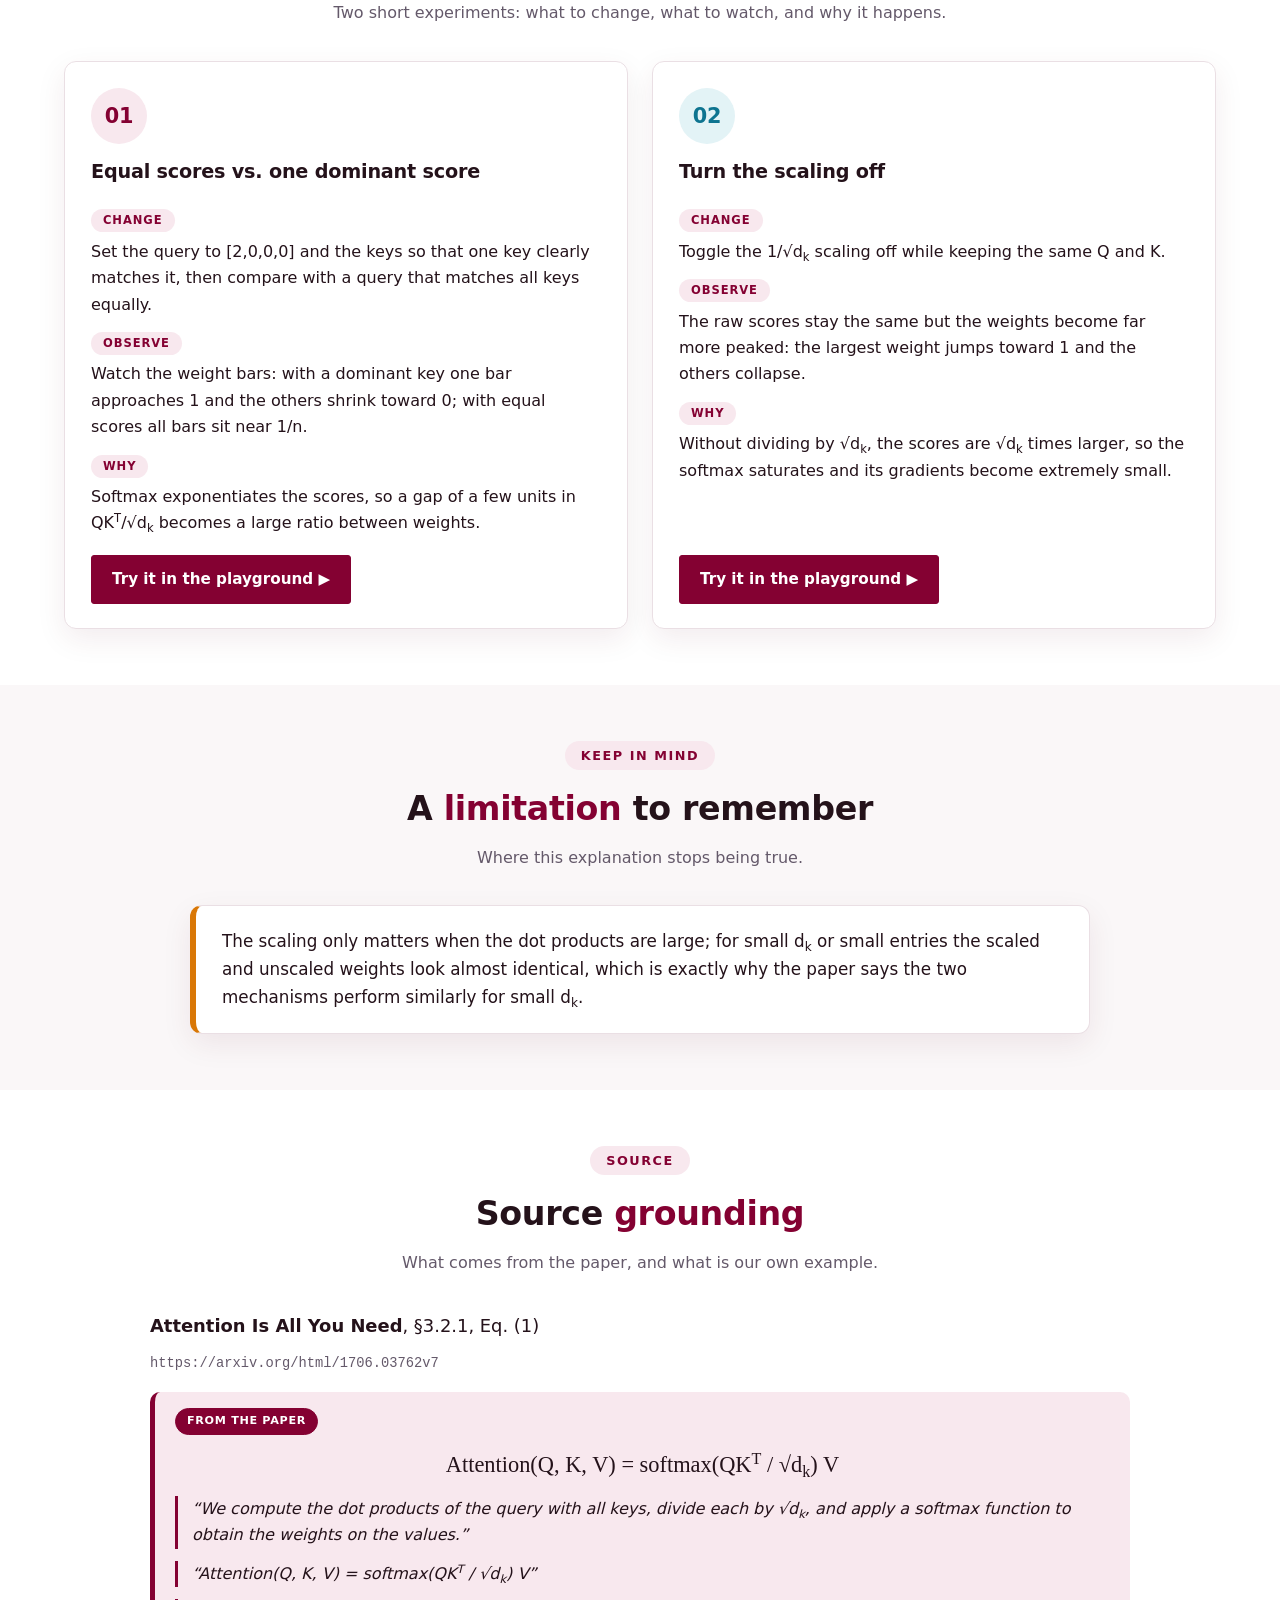
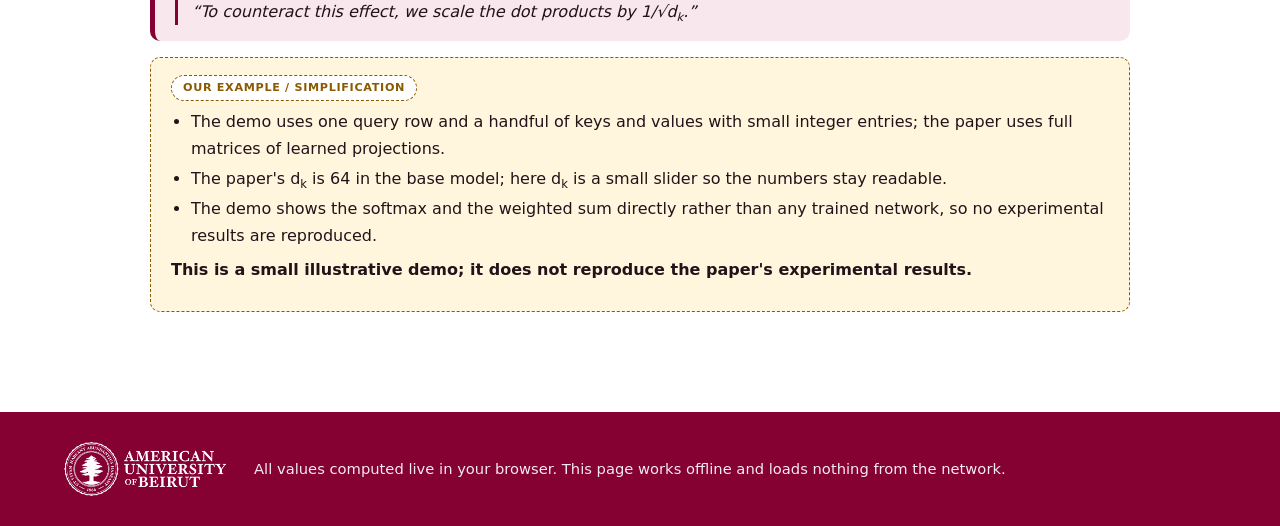
==== commit 230b067e: "AUB-branded page design modelled on the Eduleb theme; automatic sweep graphs; AUB logo" ====
--- a/examples/attention/out/index.html
+++ b/examples/attention/out/index.html
@@ -3,136 +3,175 @@
 <head>
 <meta charset="utf-8">
 <meta name="viewport" content="width=device-width, initial-scale=1">
-<title>Scaled Dot-Product Attention, Step by Step</title>
+<title>Scaled Dot-Product Attention</title>
 <style>
+/* Layout modelled on the "Eduleb" education theme, in American University of Beirut colours. */
 :root {
-  --bg: #f3f4fb; --card: #ffffff; --card2: #f7f8fd; --fg: #171a2b; --muted: #5d6480; --line: #e2e5f1;
-  --primary: #4f46e5; --primary-2: #7c3aed; --soft: #eef0ff; --accent: #ea580c;
-  --paper: #1d4ed8; --paper-bg: #eaf1ff; --ours: #a16207; --ours-bg: #fff7e0;
-  --good: #15803d; --good-bg: #e7f6ec; --bad: #dc2626; --bad-bg: #fdecec;
-  --c1: #4f46e5; --c2: #ea580c; --c3: #059669; --c4: #c026d3; --c5: #0891b2; --c6: #e11d48;
-  --shadow: 0 1px 2px rgba(23, 26, 43, 0.05), 0 8px 24px rgba(23, 26, 43, 0.06);
+  --primary: #840132; --primary-dark: #5c0023; --soft: #f8e8ee; --soft-2: #fdf4f7;
+  --bg: #ffffff; --band: #faf7f8; --card: #ffffff; --card2: #fbf8f9;
+  --fg: #24121a; --muted: #64596a; --line: #eadfe4;
+  --accent: #d97706; --paper: #840132; --paper-bg: #f8e8ee; --ours: #8a5a00; --ours-bg: #fff6dd;
+  --good: #15803d; --good-bg: #e6f5ea; --bad: #c62828; --bad-bg: #fdecec;
+  --c1: #840132; --c2: #0e7490; --c3: #d97706; --c4: #6d28d9; --c5: #15803d; --c6: #475569;
+  --shadow: 0 10px 30px rgba(92, 0, 35, 0.08);
+  --head: "Jost", "Century Gothic", "Avenir Next", "Segoe UI", system-ui, sans-serif;
   color-scheme: light;
 }
-@media (prefers-color-scheme: dark) {
-  :root {
-    --bg: #0c0f1d; --card: #151a2e; --card2: #1b213a; --fg: #e9ebf7; --muted: #9ba4c8; --line: #2a3154;
-    --primary: #8b93ff; --primary-2: #b18cff; --soft: #232a52; --accent: #fb923c;
-    --paper: #8ab6ff; --paper-bg: #14254a; --ours: #fbbf24; --ours-bg: #2f2609;
-    --good: #4ade80; --good-bg: #11301f; --bad: #f87171; --bad-bg: #3a1618;
-    --c1: #8b93ff; --c2: #fb923c; --c3: #34d399; --c4: #e879f9; --c5: #22d3ee; --c6: #fb7185;
-    --shadow: 0 1px 2px rgba(0, 0, 0, 0.3), 0 10px 30px rgba(0, 0, 0, 0.28);
-    color-scheme: dark;
-  }
-}
 * { box-sizing: border-box; }
-html { -webkit-text-size-adjust: 100%; scroll-behavior: smooth; scroll-padding-top: 64px; }
-body { margin: 0; background: var(--bg); color: var(--fg); font: 16px/1.6 "Segoe UI", system-ui, -apple-system, Roboto, Helvetica, Arial, sans-serif; }
-main { max-width: 1180px; margin: 0 auto; padding: 0 20px 48px; }
-h1 { font-size: clamp(1.6rem, 3.4vw, 2.4rem); line-height: 1.15; margin: 14px 0 10px; letter-spacing: -0.02em; }
-h2 { font-size: 1.3rem; margin: 0 0 14px; letter-spacing: -0.01em; display: flex; align-items: center; gap: 10px; }
-h2 .no { flex: none; width: 30px; height: 30px; border-radius: 9px; background: var(--soft); color: var(--primary); font-size: 0.95rem; display: grid; place-items: center; font-weight: 700; }
-h3 { font-size: 1rem; margin: 0 0 8px; }
+html { -webkit-text-size-adjust: 100%; scroll-behavior: smooth; scroll-padding-top: 84px; }
+body { margin: 0; background: var(--bg); color: var(--fg); font: 16px/1.65 "DM Sans", "Segoe UI", system-ui, -apple-system, Roboto, Helvetica, Arial, sans-serif; }
+.wrap { max-width: 1200px; margin: 0 auto; padding: 0 24px; }
+h1, h2, h3 { font-family: var(--head); color: var(--fg); letter-spacing: -0.01em; }
+h1 { font-size: clamp(2rem, 4.4vw, 3.3rem); line-height: 1.12; margin: 18px 0 16px; font-weight: 700; }
+h1 .hl, h2 .hl { color: var(--primary); }
+h2 { font-size: clamp(1.5rem, 2.6vw, 2.1rem); margin: 0 0 8px; font-weight: 700; }
+h3 { font-size: 1.08rem; margin: 0 0 8px; }
 p { margin: 0 0 12px; }
 code, .mono { font-family: ui-monospace, SFMono-Regular, Menlo, Consolas, monospace; font-size: 0.9em; }
-code { background: var(--soft); padding: 1px 5px; border-radius: 5px; }
+code { background: var(--soft); padding: 1px 6px; border-radius: 4px; }
 sub, sup { font-size: 0.72em; line-height: 0; }
 
-/* top navigation */
-nav.top { position: sticky; top: 0; z-index: 20; background: color-mix(in srgb, var(--bg) 86%, transparent); backdrop-filter: blur(10px); border-bottom: 1px solid var(--line); }
-nav.top div { max-width: 1180px; margin: 0 auto; padding: 0 20px; display: flex; gap: 4px; overflow-x: auto; scrollbar-width: none; }
-nav.top a { flex: none; color: var(--muted); text-decoration: none; font-size: 0.88rem; font-weight: 600; padding: 12px 12px; border-bottom: 2px solid transparent; }
-nav.top a:hover { color: var(--primary); border-bottom-color: var(--primary); }
+/* navbar */
+.navbar { position: sticky; top: 0; z-index: 30; background: var(--primary); box-shadow: 0 2px 14px rgba(0, 0, 0, 0.18); }
+.navbar .wrap { display: flex; align-items: center; gap: 22px; min-height: 72px; }
+.brand { display: flex; align-items: center; gap: 14px; text-decoration: none; color: #fff; flex: none; }
+.brand img { height: 50px; width: auto; display: block; }
+.brand span { font-family: var(--head); font-weight: 600; font-size: 1.02rem; padding-left: 14px; border-left: 1px solid rgba(255, 255, 255, 0.4); line-height: 1.2; }
+.links { display: flex; gap: 2px; margin-left: auto; overflow-x: auto; scrollbar-width: none; }
+.links a { flex: none; color: #fff; text-decoration: none; font-family: var(--head); font-size: 0.84rem; font-weight: 600; text-transform: uppercase; letter-spacing: 0.04em; padding: 10px 10px; border-radius: 4px; opacity: 0.92; }
+.links a:hover { background: rgba(255, 255, 255, 0.16); opacity: 1; }
+.btn { display: inline-block; font-family: var(--head); font-weight: 600; font-size: 0.98rem; text-decoration: none; padding: 13px 26px; border-radius: 3px; background: var(--primary); color: #fff; border: 2px solid var(--primary); cursor: pointer; }
+.btn:hover { background: var(--primary-dark); border-color: var(--primary-dark); }
+.btn.ghost { background: transparent; color: var(--primary); }
+.btn.ghost:hover { background: var(--soft); }
+.navbar .btn { background: #fff; color: var(--primary); border-color: #fff; padding: 10px 20px; flex: none; }
+.navbar .btn:hover { background: var(--soft); }
 
 /* hero */
-header.hero { margin: 22px 0 18px; padding: 30px 32px; border-radius: 20px; color: #fff; background: linear-gradient(135deg, #4338ca 0%, #6d28d9 55%, #9333ea 100%); box-shadow: var(--shadow); }
-header.hero .chips { display: flex; flex-wrap: wrap; gap: 8px; }
-header.hero .chip { font-size: 0.8rem; font-weight: 600; padding: 4px 12px; border-radius: 999px; background: rgba(255, 255, 255, 0.16); border: 1px solid rgba(255, 255, 255, 0.28); }
-header.hero .chip.solid { background: #fff; color: #4338ca; border-color: #fff; text-transform: uppercase; letter-spacing: 0.05em; font-size: 0.72rem; padding-top: 5px; }
-header.hero p { margin: 0; opacity: 0.9; font-size: 0.98rem; }
-
-section { background: var(--card); border: 1px solid var(--line); border-radius: 18px; padding: 24px 26px; margin: 18px 0; box-shadow: var(--shadow); }
-.lead { font-size: 1.1rem; line-height: 1.65; }
-.why { background: var(--soft); border-radius: 12px; padding: 12px 16px; }
-.why b { color: var(--primary); }
-
-.tag { display: inline-block; font-size: 0.7rem; font-weight: 700; letter-spacing: 0.06em; text-transform: uppercase; padding: 3px 10px; border-radius: 999px; border: 1px solid; white-space: nowrap; }
-.tag.paper { color: var(--paper); background: var(--card); border-color: var(--paper); }
-.tag.ours { color: var(--ours); background: var(--card); border-color: var(--ours); border-style: dashed; }
-.from-paper { border-left: 5px solid var(--paper); background: var(--paper-bg); border-radius: 12px; padding: 14px 18px; margin: 14px 0 4px; }
-.from-ours { border: 1.5px dashed var(--ours); background: var(--ours-bg); border-radius: 12px; padding: 14px 18px; margin: 14px 0 4px; }
-.formula { font-size: 1.45rem; line-height: 1.7; font-family: Cambria, "Cambria Math", "Times New Roman", serif; margin: 10px 0 2px; overflow-x: auto; text-align: center; }
-blockquote { margin: 10px 0 0; padding-left: 14px; border-left: 3px solid var(--paper); font-style: italic; }
-.cite { color: var(--muted); }
-
+header.hero { position: relative; overflow-x: clip; padding: 64px 0 0; background:
+  radial-gradient(620px 420px at 8% 30%, #fde9d2 0%, transparent 70%),
+  radial-gradient(560px 460px at 46% 12%, #fff7d6 0%, transparent 70%),
+  radial-gradient(640px 520px at 92% 40%, #f6dbe5 0%, transparent 72%),
+  radial-gradient(520px 380px at 40% 100%, #fbe1e6 0%, transparent 70%), #fffdfb; }
+.hero-grid { display: grid; grid-template-columns: minmax(0, 1.15fr) minmax(0, 0.85fr); gap: 44px; align-items: center; padding-bottom: 96px; }
+.chips { display: flex; flex-wrap: wrap; gap: 8px; }
+.chip { font-size: 0.8rem; font-weight: 600; padding: 5px 14px; border-radius: 999px; background: #fff; color: var(--fg); border: 1px solid var(--line); box-shadow: 0 2px 8px rgba(92, 0, 35, 0.05); }
+.chip.solid { background: var(--primary); color: #fff; border-color: var(--primary); text-transform: uppercase; letter-spacing: 0.06em; font-size: 0.7rem; padding-top: 6px; }
+.hero .sub { color: var(--muted); font-size: 1.05rem; max-width: 56ch; }
+.hero .actions { display: flex; flex-wrap: wrap; gap: 12px; margin-top: 22px; }
+.hero-card { position: relative; background: #fff; border-radius: 14px; padding: 28px 26px 44px; box-shadow: 0 24px 60px rgba(92, 0, 35, 0.16); border-top: 5px solid var(--primary); }
+.hero-card .formula { margin: 14px 0 6px; }
+.hero-card .badge { position: absolute; right: -14px; bottom: -34px; background: #fff; border-radius: 8px; padding: 10px 16px; box-shadow: 0 12px 30px rgba(92, 0, 35, 0.18); display: flex; align-items: center; gap: 10px; font-size: 0.86rem; color: var(--muted); }
+.hero-card .badge b { font-family: var(--head); font-size: 1.5rem; color: var(--primary); line-height: 1; }
+.hero .dot { position: absolute; border-radius: 50%; pointer-events: none; }
+.hero .dot.a { width: 18px; height: 18px; background: var(--primary); opacity: 0.55; left: 49%; bottom: 150px; }
+.hero .dot.b { width: 26px; height: 26px; border: 3px solid var(--primary); opacity: 0.4; right: 5%; top: 90px; }
+.stats { display: grid; grid-template-columns: repeat(4, minmax(0, 1fr)); gap: 22px; transform: translateY(50%); margin-top: -70px; }
+.stat { background: #fff; border: 1px solid var(--line); border-radius: 14px; padding: 20px 22px; display: flex; align-items: center; gap: 16px; box-shadow: var(--shadow); }
+.stat .ico { flex: none; width: 50px; height: 50px; border-radius: 50%; background: var(--soft); color: var(--primary); display: grid; place-items: center; }
+.stat:nth-child(2) .ico { background: #e3f3f6; color: var(--c2); } .stat:nth-child(3) .ico { background: #fdf0d9; color: var(--accent); } .stat:nth-child(4) .ico { background: #e6f5ea; color: var(--good); }
+.stat b { display: block; font-family: var(--head); font-size: 1.9rem; line-height: 1.1; }
+.stat span { color: var(--muted); font-size: 0.92rem; }
+
+/* sections */
+main { padding-top: 96px; }
+section { padding: 56px 0; }
+section.band { background: var(--band); }
+.sec-head { text-align: center; max-width: 760px; margin: 0 auto 34px; }
+.sec-head .eyebrow { display: inline-block; font-family: var(--head); font-weight: 600; font-size: 0.8rem; text-transform: uppercase; letter-spacing: 0.12em; color: var(--primary); background: var(--soft); border-radius: 999px; padding: 4px 16px; margin-bottom: 12px; }
+.sec-head p { color: var(--muted); margin: 0; }
+.lead { font-size: 1.12rem; line-height: 1.7; }
+.idea-grid { display: grid; grid-template-columns: minmax(0, 1.2fr) minmax(0, 0.8fr); gap: 28px; align-items: start; }
+.why { background: #fff; border: 1px solid var(--line); border-top: 4px solid var(--accent); border-radius: 12px; padding: 20px 22px; box-shadow: var(--shadow); margin: 0; }
+.why b { display: block; font-family: var(--head); font-size: 1.1rem; color: var(--fg); margin-bottom: 6px; }
+
+.tag { display: inline-block; font-size: 0.7rem; font-weight: 700; letter-spacing: 0.06em; text-transform: uppercase; padding: 3px 11px; border-radius: 999px; border: 1px solid; white-space: nowrap; vertical-align: middle; }
+.tag.paper { color: #fff; background: var(--primary); border-color: var(--primary); }
+.tag.ours { color: var(--ours); background: #fff; border-color: var(--ours); border-style: dashed; }
+.from-paper { border-left: 5px solid var(--primary); background: var(--paper-bg); border-radius: 10px; padding: 16px 20px; margin: 16px 0 4px; }
+.from-ours { border: 1.5px dashed var(--ours); background: var(--ours-bg); border-radius: 10px; padding: 16px 20px; margin: 16px 0 4px; }
+.formula { font-size: 1.4rem; line-height: 1.75; font-family: Cambria, "Cambria Math", "Times New Roman", serif; margin: 10px 0 2px; overflow-x: auto; text-align: center; color: var(--fg); }
+blockquote { margin: 12px 0 0; padding-left: 14px; border-left: 3px solid var(--primary); font-style: italic; }
+
+/* symbols: a grid of badge + meaning rows */
 table { border-collapse: collapse; width: 100%; }
-th, td { text-align: left; padding: 9px 12px; border-bottom: 1px solid var(--line); vertical-align: middle; }
+th, td { text-align: left; padding: 10px 12px; border-bottom: 1px solid var(--line); vertical-align: middle; }
 tr:last-child td { border-bottom: 0; }
-th { font-size: 0.74rem; color: var(--muted); text-transform: uppercase; letter-spacing: 0.06em; }
-td.sym { width: 1%; white-space: nowrap; padding-right: 20px; }
-td.sym span { display: inline-block; min-width: 46px; text-align: center; font-family: Cambria, "Cambria Math", "Times New Roman", serif; font-size: 1.15rem; background: var(--soft); color: var(--primary); border-radius: 9px; padding: 3px 12px; }
-
-ol.steps { list-style: none; margin: 0; padding: 0; counter-reset: s; }
-ol.steps li { counter-increment: s; position: relative; padding: 4px 0 18px 50px; }
-ol.steps li::before { content: counter(s); position: absolute; left: 0; top: 0; width: 32px; height: 32px; border-radius: 50%; background: var(--primary); color: #fff; font-weight: 700; display: grid; place-items: center; font-size: 0.92rem; }
-ol.steps li::after { content: ""; position: absolute; left: 15px; top: 36px; bottom: 2px; width: 2px; background: var(--line); }
-ol.steps li:last-child { padding-bottom: 0; } ol.steps li:last-child::after { display: none; }
+#symbols table { background: #fff; border: 1px solid var(--line); border-radius: 14px; box-shadow: var(--shadow); display: block; padding: 6px 18px; }
+#symbols tbody { display: grid; grid-template-columns: repeat(2, minmax(0, 1fr)); column-gap: 30px; }
+#symbols thead { display: none; }
+#symbols tr { display: flex; align-items: center; gap: 16px; border-bottom: 1px solid var(--line); padding: 10px 4px; }
+#symbols td { border: 0; padding: 0; }
+td.sym { flex: none; }
+td.sym span { display: inline-block; min-width: 62px; text-align: center; font-family: Cambria, "Cambria Math", "Times New Roman", serif; font-size: 1.15rem; background: var(--soft); color: var(--primary); border-radius: 999px; padding: 5px 16px; white-space: nowrap; }
+
+/* steps: numbered cards like the theme's 01-04 feature row */
+ol.steps { list-style: none; margin: 0; padding: 0; counter-reset: s; display: flex; flex-wrap: wrap; justify-content: center; gap: 22px; }
+ol.steps li { flex: 1 1 250px; max-width: 370px; counter-increment: s; background: #fff; border-radius: 12px; padding: 26px 24px 22px; box-shadow: var(--shadow); border: 1px solid var(--line); }
+ol.steps li::before { content: counter(s, decimal-leading-zero); display: grid; place-items: center; width: 56px; height: 56px; border-radius: 50%; margin-bottom: 14px; font-family: var(--head); font-weight: 700; font-size: 1.35rem; background: var(--soft); color: var(--primary); }
+ol.steps li:nth-child(4n+2)::before { background: #e3f3f6; color: var(--c2); }
+ol.steps li:nth-child(4n+3)::before { background: #fdf0d9; color: var(--accent); }
+ol.steps li:nth-child(4n+4)::before { background: #e6f5ea; color: var(--good); }
 
 /* playground */
-#playground { border-color: color-mix(in srgb, var(--primary) 35%, var(--line)); }
-.play { display: grid; grid-template-columns: 300px minmax(0, 1fr); gap: 22px; align-items: start; }
-.controls { position: sticky; top: 62px; background: var(--card2); border: 1px solid var(--line); border-radius: 14px; padding: 16px; max-height: calc(100vh - 80px); overflow-y: auto; }
-.kicker { color: var(--muted); font-size: 0.74rem; font-weight: 700; text-transform: uppercase; letter-spacing: 0.07em; margin: 0 0 12px; }
+.play { display: grid; grid-template-columns: 310px minmax(0, 1fr); gap: 24px; align-items: start; }
+.controls { position: sticky; top: 92px; background: #fff; border: 1px solid var(--line); border-top: 4px solid var(--primary); border-radius: 12px; padding: 18px; max-height: calc(100vh - 108px); overflow-y: auto; box-shadow: var(--shadow); }
+.kicker { font-family: var(--head); color: var(--primary); font-size: 0.8rem; font-weight: 700; text-transform: uppercase; letter-spacing: 0.1em; margin: 0 0 12px; }
 .ctl { margin: 0 0 16px; padding-bottom: 14px; border-bottom: 1px solid var(--line); }
-.ctl > label, .ctl > .lbl { display: block; font-weight: 600; font-size: 0.92rem; margin-bottom: 8px; line-height: 1.35; }
+.ctl > label, .ctl > .lbl { display: block; font-weight: 600; font-size: 0.93rem; margin-bottom: 8px; line-height: 1.35; }
 .ctl .row { display: flex; align-items: center; gap: 10px; }
-.ctl output { flex: none; min-width: 3.4em; text-align: center; font-family: ui-monospace, Consolas, monospace; font-weight: 700; font-size: 0.9rem; color: var(--primary); background: var(--soft); border-radius: 8px; padding: 2px 8px; }
+.ctl output { flex: none; min-width: 3.4em; text-align: center; font-family: ui-monospace, Consolas, monospace; font-weight: 700; font-size: 0.9rem; color: var(--primary); background: var(--soft); border-radius: 6px; padding: 2px 8px; }
 .ctl input[type=range] { -webkit-appearance: none; appearance: none; flex: 1; min-width: 0; height: 22px; background: transparent; cursor: pointer; }
 .ctl input[type=range]::-webkit-slider-runnable-track { height: 6px; border-radius: 999px; background: var(--line); }
-.ctl input[type=range]::-webkit-slider-thumb { -webkit-appearance: none; width: 20px; height: 20px; margin-top: -7px; border-radius: 50%; background: var(--primary); border: 3px solid var(--card); box-shadow: 0 0 0 1px var(--primary); }
+.ctl input[type=range]::-webkit-slider-thumb { -webkit-appearance: none; width: 20px; height: 20px; margin-top: -7px; border-radius: 50%; background: var(--primary); border: 3px solid #fff; box-shadow: 0 0 0 1px var(--primary); }
 .ctl input[type=range]::-moz-range-track { height: 6px; border-radius: 999px; background: var(--line); }
-.ctl input[type=range]::-moz-range-thumb { width: 16px; height: 16px; border-radius: 50%; background: var(--primary); border: 3px solid var(--card); }
-.ctl input[type=number], .ctl select { font: inherit; font-size: 0.92rem; color: var(--fg); background: var(--card); border: 1px solid var(--line); border-radius: 8px; padding: 6px 8px; }
-.ctl input[type=number]:focus, .ctl select:focus, .ctl input[type=range]:focus-visible { outline: 2px solid var(--primary); outline-offset: 1px; }
+.ctl input[type=range]::-moz-range-thumb { width: 16px; height: 16px; border-radius: 50%; background: var(--primary); border: 3px solid #fff; }
+.ctl input[type=number], .ctl select, .sweep-bar select { font: inherit; font-size: 0.92rem; color: var(--fg); background: #fff; border: 1px solid var(--line); border-radius: 6px; padding: 6px 8px; }
+.ctl input[type=number]:focus, .ctl select:focus, .ctl input[type=range]:focus-visible, .sweep-bar select:focus { outline: 2px solid var(--primary); outline-offset: 1px; }
 .ctl input[type=number] { width: 5.4em; }
 .ctl select { width: 100%; }
 .ctl .cells { display: grid; gap: 6px; justify-content: start; }
 .ctl .cells input { width: 3.9em; padding: 5px 4px; text-align: center; }
 .ctl .cells span { display: block; font-size: 0.7rem; color: var(--muted); text-align: center; }
-.ctl input[type=checkbox] { -webkit-appearance: none; appearance: none; flex: none; width: 44px; height: 24px; border-radius: 999px; background: var(--line); position: relative; cursor: pointer; transition: background 0.15s; margin: 0; }
+.ctl input[type=checkbox] { -webkit-appearance: none; appearance: none; flex: none; width: 44px; height: 24px; border-radius: 999px; background: #d9cdd2; position: relative; cursor: pointer; transition: background 0.15s; margin: 0; }
 .ctl input[type=checkbox]::before { content: ""; position: absolute; top: 3px; left: 3px; width: 18px; height: 18px; border-radius: 50%; background: #fff; transition: transform 0.15s; box-shadow: 0 1px 2px rgba(0, 0, 0, 0.3); }
 .ctl input[type=checkbox]:checked { background: var(--primary); }
 .ctl input[type=checkbox]:checked::before { transform: translateX(20px); }
-button { font: inherit; font-size: 0.86rem; font-weight: 600; color: var(--fg); background: var(--card); border: 1px solid var(--line); border-radius: 9px; padding: 7px 13px; cursor: pointer; }
-button:hover { border-color: var(--primary); color: var(--primary); }
-button.try { color: #fff; background: var(--primary); border-color: var(--primary); padding: 9px 16px; }
-button.try:hover { filter: brightness(1.1); color: #fff; }
+button { font: inherit; font-family: var(--head); font-size: 0.88rem; font-weight: 600; color: var(--primary); background: #fff; border: 1.5px solid var(--primary); border-radius: 3px; padding: 7px 14px; cursor: pointer; }
+button:hover { background: var(--soft); }
+button.try { color: #fff; background: var(--primary); padding: 11px 20px; font-size: 0.95rem; }
+button.try:hover { background: var(--primary-dark); }
 #pg-reset { width: 100%; }
 
-.tiles { display: grid; grid-template-columns: repeat(auto-fit, minmax(150px, 1fr)); gap: 12px; margin-bottom: 14px; }
-.tile { background: var(--card2); border: 1px solid var(--line); border-left: 4px solid var(--primary); border-radius: 12px; padding: 10px 14px; min-width: 0; }
-.tile .k { color: var(--muted); font-size: 0.8rem; font-weight: 600; line-height: 1.3; }
-.tile .v { font-size: 1.6rem; font-weight: 700; font-variant-numeric: tabular-nums; line-height: 1.25; overflow-wrap: anywhere; }
+.tiles { display: grid; grid-template-columns: repeat(auto-fit, minmax(160px, 1fr)); gap: 14px; margin-bottom: 16px; }
+.tile { background: #fff; border: 1px solid var(--line); border-left: 5px solid var(--primary); border-radius: 10px; padding: 12px 16px; min-width: 0; box-shadow: var(--shadow); }
+.tile .k { color: var(--muted); font-size: 0.82rem; font-weight: 600; line-height: 1.3; }
+.tile .v { font-family: var(--head); font-size: 1.7rem; font-weight: 700; font-variant-numeric: tabular-nums; line-height: 1.25; overflow-wrap: anywhere; }
 .tile .v small { font-size: 0.85rem; font-weight: 600; color: var(--muted); margin-left: 4px; }
 
 #pg-visual { min-height: 140px; }
 .pg-svg { max-width: 100%; height: auto; display: block; margin: 0 auto; }
 .pg-svg text { font-family: "Segoe UI", system-ui, -apple-system, Roboto, Arial, sans-serif; }
-.pg-grid { display: grid; grid-template-columns: repeat(var(--cols, 2), minmax(0, 1fr)); gap: 14px; align-items: stretch; }
-.pg-cell { min-width: 0; background: var(--card2); border: 1px solid var(--line); border-radius: 14px; padding: 12px; display: grid; align-items: center; overflow-x: auto; }
+.pg-grid { display: grid; grid-template-columns: repeat(var(--cols, 2), minmax(0, 1fr)); gap: 16px; align-items: stretch; }
+.pg-cell { min-width: 0; background: #fff; border: 1px solid var(--line); border-radius: 12px; padding: 14px; display: grid; align-items: center; overflow-x: auto; box-shadow: var(--shadow); }
 .pg-cell.wide { grid-column: 1 / -1; }
-.pg-cell > .pg-grid > .pg-cell { background: transparent; border: 0; padding: 0; }
-#pg-visual > .pg-svg { background: var(--card2); border: 1px solid var(--line); border-radius: 14px; padding: 12px; }
+.pg-cell > .pg-grid > .pg-cell { background: transparent; border: 0; padding: 0; box-shadow: none; }
+#pg-visual > .pg-svg { background: #fff; border: 1px solid var(--line); border-radius: 12px; padding: 14px; box-shadow: var(--shadow); }
 .pg-note { color: var(--muted); font-size: 0.88rem; margin: 6px 0; text-align: center; }
-.err { color: var(--bad); background: var(--bad-bg); border: 1px solid var(--bad); border-radius: 10px; padding: 10px 14px; margin: 0 0 12px; font-size: 0.92rem; }
-
-.results { display: grid; grid-template-columns: repeat(2, minmax(0, 1fr)); gap: 16px; align-items: start; margin-top: 16px; }
-.box { background: var(--card2); border: 1px solid var(--line); border-radius: 14px; padding: 14px 16px; min-width: 0; }
+.err { color: var(--bad); background: var(--bad-bg); border: 1px solid var(--bad); border-radius: 8px; padding: 10px 14px; margin: 0 0 12px; font-size: 0.92rem; }
+
+.sub-head { display: flex; flex-wrap: wrap; align-items: center; justify-content: space-between; gap: 10px 18px; margin: 30px 0 14px; }
+.sub-head h3 { font-size: 1.25rem; margin: 0; }
+.sub-head p { margin: 2px 0 0; color: var(--muted); font-size: 0.92rem; }
+.sweep-bar label { font-weight: 600; font-size: 0.9rem; margin-right: 8px; }
+
+.results { display: grid; grid-template-columns: repeat(2, minmax(0, 1fr)); gap: 18px; align-items: start; margin-top: 18px; }
+.box { background: #fff; border: 1px solid var(--line); border-radius: 12px; padding: 16px 18px; min-width: 0; box-shadow: var(--shadow); }
 #pg-readouts td { padding: 8px 6px; font-size: 0.92rem; }
 #pg-readouts td:first-child { width: 46%; }
 #pg-readouts td.val { text-align: right; }
 .pills { display: flex; flex-wrap: wrap; gap: 4px; justify-content: flex-end; margin: 2px 0; }
-.pill { font-family: ui-monospace, Consolas, monospace; font-size: 0.84rem; font-variant-numeric: tabular-nums; background: var(--card); border: 1px solid var(--line); border-radius: 7px; padding: 1px 7px; }
+.pill { font-family: ui-monospace, Consolas, monospace; font-size: 0.84rem; font-variant-numeric: tabular-nums; background: var(--soft-2); border: 1px solid var(--line); border-radius: 999px; padding: 1px 9px; }
 .num { font-family: ui-monospace, Consolas, monospace; font-weight: 700; font-variant-numeric: tabular-nums; }
 .unit { color: var(--muted); font-size: 0.82rem; margin-left: 4px; }
 .checks { list-style: none; margin: 0; padding: 0; }
@@ -144,63 +183,89 @@
 .checks .when { color: var(--muted); font-size: 0.8rem; display: flex; flex-wrap: wrap; gap: 6px 10px; align-items: center; overflow-wrap: anywhere; }
 .checks button { font-size: 0.76rem; padding: 3px 9px; }
 
-.cards { display: grid; grid-template-columns: repeat(2, minmax(0, 1fr)); gap: 16px; }
-.card { border: 1px solid var(--line); border-top: 4px solid var(--primary); border-radius: 14px; padding: 16px 18px; background: var(--card2); display: flex; flex-direction: column; }
-.card:nth-child(2) { border-top-color: var(--accent); }
-.card h3 { font-size: 1.05rem; }
-.card h3 small { display: block; color: var(--muted); font-size: 0.72rem; font-weight: 700; text-transform: uppercase; letter-spacing: 0.07em; margin-bottom: 2px; }
-.card dl { margin: 0 0 14px; flex: 1; }
-.card dt { display: inline-block; font-size: 0.7rem; font-weight: 700; letter-spacing: 0.07em; text-transform: uppercase; color: var(--primary); background: var(--soft); border-radius: 6px; padding: 1px 8px; margin-top: 12px; }
-.card dd { margin: 5px 0 0; }
-.limit { border-left: 6px solid var(--accent); }
-.limit h2 .no { background: color-mix(in srgb, var(--accent) 16%, transparent); color: var(--accent); }
+/* explorations */
+.cards { display: grid; grid-template-columns: repeat(2, minmax(0, 1fr)); gap: 24px; }
+.card { position: relative; border: 1px solid var(--line); border-radius: 12px; padding: 26px 26px 24px; background: #fff; display: flex; flex-direction: column; box-shadow: var(--shadow); }
+.card h3 { font-size: 1.2rem; }
+.card h3 small { display: block; width: 56px; height: 56px; border-radius: 50%; background: var(--soft); color: var(--primary); font-family: var(--head); font-size: 0; margin-bottom: 12px; position: relative; }
+.card h3 small::after { content: "01"; position: absolute; inset: 0; display: grid; place-items: center; font-size: 1.3rem; font-weight: 700; }
+.card:nth-child(2) h3 small { background: #e3f3f6; color: var(--c2); } .card:nth-child(2) h3 small::after { content: "02"; }
+.card dl { margin: 0 0 18px; flex: 1; }
+.card dt { display: inline-block; font-family: var(--head); font-size: 0.72rem; font-weight: 700; letter-spacing: 0.08em; text-transform: uppercase; color: var(--primary); background: var(--soft); border-radius: 999px; padding: 2px 12px; margin-top: 14px; }
+.card dd { margin: 6px 0 0; }
+.limit-box { max-width: 900px; margin: 0 auto; background: #fff; border: 1px solid var(--line); border-left: 6px solid var(--accent); border-radius: 12px; padding: 22px 26px; box-shadow: var(--shadow); font-size: 1.05rem; }
+.limit-box p { margin: 0; }
+.ground { max-width: 980px; margin: 0 auto; }
 .muted { color: var(--muted); } .small { font-size: 0.86rem; }
 ul.plain { margin: 8px 0 0; padding-left: 20px; }
 ul.plain li { margin: 4px 0; }
-footer { color: var(--muted); font-size: 0.85rem; text-align: center; margin-top: 22px; }
-@media (max-width: 900px) {
-  .play { grid-template-columns: minmax(0, 1fr); }
+footer { background: var(--primary); color: #fff; margin-top: 40px; padding: 30px 0; font-size: 0.92rem; }
+footer .wrap { display: flex; flex-wrap: wrap; align-items: center; gap: 16px 28px; }
+footer img { height: 54px; width: auto; }
+footer p { margin: 0; opacity: 0.92; flex: 1; min-width: 240px; }
+@media (max-width: 980px) {
+  .hero-grid, .idea-grid, .play { grid-template-columns: minmax(0, 1fr); }
   .controls { position: static; max-height: none; }
+  .stats { grid-template-columns: repeat(2, minmax(0, 1fr)); }
+  .links { display: none; }
+  .hero-card .badge { right: 10px; }
 }
 @media (max-width: 720px) {
-  main { padding: 0 12px 36px; }
-  .cards, .results, .pg-grid { grid-template-columns: minmax(0, 1fr); }
-  section { padding: 18px 16px; }
-  header.hero { padding: 22px 18px; }
-  .formula { font-size: 1.15rem; }
+  .wrap { padding: 0 14px; }
+  .cards, .results, .pg-grid, #symbols tbody { grid-template-columns: minmax(0, 1fr); }
+  .stats { gap: 12px; } .stat { padding: 14px; gap: 10px; } .stat b { font-size: 1.5rem; } .stat .ico { width: 40px; height: 40px; }
+  section { padding: 40px 0; }
+  header.hero { padding-top: 36px; }
+  .brand span, .hero .dot, .hero-card .badge { display: none; }
+  .hero-card { padding-bottom: 26px; }
+  .hero-grid { padding-bottom: 84px; gap: 26px; }
+  .stat { min-width: 0; } .stat span { font-size: 0.82rem; }
+  .formula { font-size: 1.12rem; }
 }
 
 </style>
 </head>
 <body>
-<nav class="top" aria-label="Sections"><div>
-  <a href="#idea">The idea</a><a href="#symbols">Symbols</a><a href="#how">How it works</a><a href="#playground">Playground</a><a href="#explore">Explorations</a><a href="#limitation">Keep in mind</a><a href="#grounding">Source</a>
+<nav class="navbar" aria-label="Sections"><div class="wrap">
+  <a class="brand" href="#top"><img src="[data-uri]" alt="American University of Beirut"><span>Paper to<br>Playground</span></a>
+  <div class="links"><a href="#idea">Idea</a><a href="#symbols">Symbols</a><a href="#how">How it works</a><a href="#playground">Playground</a><a href="#explore">Explore</a><a href="#limitation">Limits</a><a href="#grounding">Source</a></div>
+  <a class="btn" href="#playground">Open playground</a>
 </div></nav>
+<header class="hero" id="top">
+  <span class="dot a"></span><span class="dot b"></span>
+  <div class="wrap hero-grid">
+    <div>
+<div class="chips"><span class="chip solid">From the paper</span><span class="chip">Attention Is All You Need</span><span class="chip">§3.2.1</span><span class="chip">Eq. (1)</span></div>
+<h1><span class="hl">Scaled Dot-Product</span> Attention</h1>
+<p class="sub">Written for: Engineering undergraduates who know basic linear algebra (vectors, matrices, dot products) but have not studied transformers.</p>
+<div class="actions"><a class="btn" href="#playground">Open the playground</a><a class="btn ghost" href="#grounding">See the source</a></div>
+    </div>
+    <div>
+<div class="hero-card"><span class="tag paper">From the paper · Eq. (1)</span><div class="formula">Attention(Q, K, V) = softmax(QK<sup>T</sup> / √d<sub>k</sub>) V</div><p class="muted small" style="margin:10px 0 0;text-align:center">Attention Is All You Need · §3.2.1 · Eq. (1)</p><div class="badge"><b>6</b> live checks<br>on the calculation</div></div>
+    </div>
+  </div>
+  <div class="wrap">
+<div class="stats"><div class="stat"><span class="ico"><svg width="24" height="24" viewBox="0 0 24 24" fill="none" stroke="currentColor" stroke-width="2" stroke-linecap="round"><path d="M4 6h10M18 6h2M4 12h3M11 12h9M4 18h12M20 18h0"/><circle cx="16" cy="6" r="2"/><circle cx="9" cy="12" r="2"/><circle cx="18" cy="18" r="2"/></svg></span><div><b>5</b><span>interactive controls</span></div></div><div class="stat"><span class="ico"><svg width="24" height="24" viewBox="0 0 24 24" fill="none" stroke="currentColor" stroke-width="2" stroke-linecap="round" stroke-linejoin="round"><path d="M4 20V4M4 20h16"/><path d="M7 15l4-5 3 3 5-7"/></svg></span><div><b>8</b><span>live computed values</span></div></div><div class="stat"><span class="ico"><svg width="24" height="24" viewBox="0 0 24 24" fill="none" stroke="currentColor" stroke-width="2" stroke-linecap="round" stroke-linejoin="round"><circle cx="12" cy="12" r="9"/><path d="M8 12.5l3 3 5-6"/></svg></span><div><b>6</b><span>live checks</span></div></div><div class="stat"><span class="ico"><svg width="24" height="24" viewBox="0 0 24 24" fill="none" stroke="currentColor" stroke-width="2" stroke-linecap="round" stroke-linejoin="round"><circle cx="12" cy="12" r="9"/><path d="M15.5 8.5l-2 5-5 2 2-5z"/></svg></span><div><b>2</b><span>guided explorations</span></div></div></div>
+  </div>
+</header>
 <main>
-<header class="hero">
-<div class="chips"><span class="chip solid">From the paper</span><span class="chip">Attention Is All You Need</span><span class="chip">§3.2.1</span><span class="chip">Eq. (1)</span></div>
-<h1>Scaled Dot-Product Attention, Step by Step</h1>
-<p>Written for: Engineering undergraduates who know basic linear algebra (vectors, matrices, dot products) but have not studied transformers.</p>
-</header>
-
-<section id="idea">
-<h2><span class="no">1</span>The idea</h2>
-<p class="lead">Each query is compared with every key by a dot product. Those raw scores are divided by √d<sub>k</sub>, turned into weights by a softmax, and used to average the value vectors. The result is one output vector per query: a weighted blend of the rows of V.</p><p class="why"><b>Why it matters.</b> Scaling keeps the softmax out of the saturated region where gradients nearly vanish, which is what makes dot-product attention work at large d<sub>k</sub>.</p><div class="from-paper"><span class="tag paper">From the paper · Eq. (1)</span><div class="formula">Attention(Q, K, V) = softmax(QK<sup>T</sup> / √d<sub>k</sub>) V</div></div>
-</section>
-
-<section id="symbols">
-<h2><span class="no">2</span>Symbols</h2>
-<table><thead><tr><th>Symbol</th><th>Meaning</th></tr></thead><tbody><tr><td class="sym"><span>Q</span></td><td>matrix of queries, one row per query, d<sub>k</sub> columns</td></tr><tr><td class="sym"><span>K</span></td><td>matrix of keys, one row per key, d<sub>k</sub> columns</td></tr><tr><td class="sym"><span>V</span></td><td>matrix of values, one row per key, d<sub>v</sub> columns</td></tr><tr><td class="sym"><span>d<sub>k</sub></span></td><td>dimension of each query and key vector</td></tr><tr><td class="sym"><span>QK<sup>T</sup></span></td><td>matrix of raw dot-product scores, one row per query, one column per key</td></tr><tr><td class="sym"><span>softmax</span></td><td>applied to each row of scores, turning it into non-negative weights that sum to 1</td></tr><tr><td class="sym"><span>√d<sub>k</sub></span></td><td>the scaling divisor that keeps score magnitudes near 1</td></tr></tbody></table>
-</section>
-
-<section id="how">
-<h2><span class="no">3</span>How it works</h2>
-<ol class="steps"><li>Form the raw scores S = QK<sup>T</sup>: entry (i, j) is the dot product of query i with key j.</li><li>Divide every score by √d<sub>k</sub> (this is the scaling toggle).</li><li>Apply softmax to each row of the scaled scores to get the attention weights.</li><li>Multiply the weights by V: output row i is the weighted sum of the rows of V.</li></ol>
-</section>
-
-<section id="playground">
-<h2><span class="no">4</span>Interactive playground <span class="tag ours">Our example</span></h2>
-<p class="muted small">Small made-up inputs chosen for clarity. Change any control: the picture, the values and the checks are recalculated immediately.</p>
+<section id="idea"><div class="wrap">
+<div class="sec-head"><span class="eyebrow">Start here</span><h2>The <span class="hl">idea</span></h2><p>What the paper proposes, in plain words, and why it matters.</p></div>
+<div class="idea-grid"><div><p class="lead">A query asks a question; each key is compared with it by a dot product. Those raw scores are divided by √d<sub>k</sub> and pushed through a softmax, giving weights that sum to 1. The output is the weighted average of the value rows, so the query pulls most strongly on the values whose keys matched it best.</p></div><p class="why"><b>Why it matters</b>This single equation is the core of the transformer: it lets every position gather information from every other position in one matrix multiply, and the 1/√d<sub>k</sub> factor keeps the softmax out of its saturated, tiny-gradient region.</p></div>
+</div></section>
+
+<section id="symbols" class="band"><div class="wrap">
+<div class="sec-head"><span class="eyebrow">Notation</span><h2><span class="hl">Symbols</span> used on this page</h2><p>Every symbol, written the way the paper writes it.</p></div>
+<table><thead><tr><th>Symbol</th><th>Meaning</th></tr></thead><tbody><tr><td class="sym"><span>Q</span></td><td>matrix of queries, one row per query, each of dimension d<sub>k</sub></td></tr><tr><td class="sym"><span>K</span></td><td>matrix of keys, one row per key, each of dimension d<sub>k</sub></td></tr><tr><td class="sym"><span>V</span></td><td>matrix of values, one row per key, each of dimension d<sub>v</sub></td></tr><tr><td class="sym"><span>d<sub>k</sub></span></td><td>dimension of the queries and keys, i.e. the number of columns of Q and K</td></tr><tr><td class="sym"><span>d<sub>v</sub></span></td><td>dimension of the values, i.e. the number of columns of V</td></tr><tr><td class="sym"><span>QK<sup>T</sup></span></td><td>matrix of raw dot products between every query and every key</td></tr><tr><td class="sym"><span>√d<sub>k</sub></span></td><td>the scaling divisor that counteracts large dot products</td></tr><tr><td class="sym"><span>softmax</span></td><td>applied to each row, turning scores into non-negative weights that sum to 1</td></tr></tbody></table>
+</div></section>
+
+<section id="how"><div class="wrap">
+<div class="sec-head"><span class="eyebrow">Mechanism</span><h2><span class="hl">How it works</span></h2><p>The calculation, one step at a time.</p></div>
+<ol class="steps"><li>Form the raw scores S = QK<sup>T</sup>: each entry is the dot product of one query with one key.</li><li>Divide every score by √d<sub>k</sub> (this is the scaling toggle).</li><li>Apply softmax to each row of the scaled scores to get the attention weights.</li><li>Multiply the weights by V: each output row is a weighted sum of the rows of V.</li></ol>
+</div></section>
+
+<section id="playground" class="band"><div class="wrap">
+<div class="sec-head"><span class="tag ours">Our example</span><h2>Interactive <span class="hl">playground</span></h2><p>Small made-up inputs chosen for clarity. Change any control: the picture, the graphs, the values and the checks are recalculated immediately.</p></div>
 <div class="play">
   <aside class="controls">
     <p class="kicker">Controls</p>
@@ -211,6 +276,14 @@
     <div id="pg-error" class="err" hidden></div>
     <div id="pg-tiles" class="tiles"></div>
     <div id="pg-visual"></div>
+    <div id="pg-sweep-wrap" hidden>
+      <div class="sub-head">
+        <div><h3>How each control changes the result</h3>
+        <p>Each graph sweeps one control across its whole range while the others stay where you set them. The dot is the current setting.</p></div>
+        <div class="sweep-bar"><label for="pg-sweep-out">Result to plot</label><select id="pg-sweep-out"></select></div>
+      </div>
+      <div id="pg-sweep"></div>
+    </div>
     <div class="results">
       <div class="box">
         <p class="kicker">Intermediate and final values</p>
@@ -223,27 +296,31 @@
     </div>
   </div>
 </div>
-</section>
-
-<section id="explore">
-<h2><span class="no">5</span>Guided explorations</h2>
-<div class="cards"><div class="card"><h3><small>Exploration 1</small>Equal scores: uniform attention</h3><dl><dt>Change</dt><dd>Set the scaling toggle off and make all keys identical, so every score in a row is the same.</dd><dt>Observe</dt><dd>Every weight becomes 1/n and each output row is the plain average of the rows of V.</dd><dt>Why</dt><dd>Softmax of a constant vector is uniform, so the weighted sum reduces to the mean of V.</dd></dl><p style="margin:0"><button type="button" class="try" data-set="{&quot;scale&quot;: false, &quot;K&quot;: [[1, 0], [1, 0], [1, 0]]}">Try it in the playground &#9654;</button></p></div><div class="card"><h3><small>Exploration 2</small>One dominant score</h3><dl><dt>Change</dt><dd>Keep scaling on, then turn it off, with one key much better aligned to the query than the others.</dd><dt>Observe</dt><dd>With scaling the weights stay spread out; without it the largest weight jumps toward 1 and the output collapses onto a single row of V.</dd><dt>Why</dt><dd>Dividing by √d<sub>k</sub> shrinks the score gaps before the exponential, so softmax stays in a region with usable gradients.</dd></dl><p style="margin:0"><button type="button" class="try" data-set="{&quot;scale&quot;: false, &quot;Q&quot;: [[2, 2], [0, 0]], &quot;K&quot;: [[2, 2], [-2, -2], [0, 0]]}">Try it in the playground &#9654;</button></p></div></div>
-</section>
-
-<section id="limitation" class="limit">
-<h2><span class="no">!</span>Keep in mind</h2>
-<p>The scaling factor only controls the magnitude of the scores; it does not change which key is most similar to a query, and it cannot fix a genuinely uninformative query.</p>
-</section>
-
-<section id="grounding">
-<h2><span class="no">6</span>Source grounding</h2>
-<p class="lead"><b>Attention Is All You Need</b>, §3.2.1, Eq. (1)</p><p class="muted small mono">https://arxiv.org/html/1706.03762v7</p><div class="from-paper"><span class="tag paper">From the paper</span><div class="formula">Attention(Q, K, V) = softmax(QK<sup>T</sup> / √d<sub>k</sub>) V</div><blockquote>“We compute the dot products of the query with all keys, divide each by √d<sub>k</sub>, and apply a softmax function to obtain the weights on the values.”</blockquote><blockquote>“Dot-product attention is identical to our algorithm, except for the scaling factor of 1/√d<sub>k</sub>.”</blockquote><blockquote>“To counteract this effect, we scale the dot products by 1/√d<sub>k</sub>.”</blockquote></div><div class="from-ours"><span class="tag ours">Our example / simplification</span><ul class="plain"><li>Q, K and V are tiny hand-editable matrices, not learned projections of real embeddings.</li><li>d<sub>k</sub> is set by a slider and the matrices are truncated to that many columns; the paper uses d<sub>k</sub> = 64.</li><li>The demo shows a single attention head with no masking, dropout or multi-head concatenation.</li><li>Softmax is computed in plain floating point with no numerical-stability tricks beyond subtracting the row maximum.</li></ul><p style="margin-top:8px"><b>This is a small illustrative demo; it does not reproduce the paper's experimental results.</b></p></div>
-</section>
-
-<footer>All values computed live in your browser. This page works offline and loads nothing from the network.</footer>
+</div></section>
+
+<section id="explore"><div class="wrap">
+<div class="sec-head"><span class="eyebrow">Try it yourself</span><h2>Guided <span class="hl">explorations</span></h2><p>Two short experiments: what to change, what to watch, and why it happens.</p></div>
+<div class="cards"><div class="card"><h3><small>Exploration 1</small>Equal scores vs. one dominant score</h3><dl><dt>Change</dt><dd>Set the query to [2,0,0,0] and the keys so that one key clearly matches it, then compare with a query that matches all keys equally.</dd><dt>Observe</dt><dd>Watch the weight bars: with a dominant key one bar approaches 1 and the others shrink toward 0; with equal scores all bars sit near 1/n.</dd><dt>Why</dt><dd>Softmax exponentiates the scores, so a gap of a few units in QK<sup>T</sup>/√d<sub>k</sub> becomes a large ratio between weights.</dd></dl><p style="margin:0"><button type="button" class="try" data-set="{&quot;q&quot;: [2, 0, 0, 0], &quot;k&quot;: [[2, 0, 0, 0], [0, 2, 0, 0], [0, 0, 2, 0], [0, 0, 0, 2]], &quot;scaling&quot;: true}">Try it in the playground &#9654;</button></p></div><div class="card"><h3><small>Exploration 2</small>Turn the scaling off</h3><dl><dt>Change</dt><dd>Toggle the 1/√d<sub>k</sub> scaling off while keeping the same Q and K.</dd><dt>Observe</dt><dd>The raw scores stay the same but the weights become far more peaked: the largest weight jumps toward 1 and the others collapse.</dd><dt>Why</dt><dd>Without dividing by √d<sub>k</sub>, the scores are √d<sub>k</sub> times larger, so the softmax saturates and its gradients become extremely small.</dd></dl><p style="margin:0"><button type="button" class="try" data-set="{&quot;scaling&quot;: false}">Try it in the playground &#9654;</button></p></div></div>
+</div></section>
+
+<section id="limitation" class="band"><div class="wrap">
+<div class="sec-head"><span class="eyebrow">Keep in mind</span><h2>A <span class="hl">limitation</span> to remember</h2><p>Where this explanation stops being true.</p></div>
+<div class="limit-box">
+<p>The scaling only matters when the dot products are large; for small d<sub>k</sub> or small entries the scaled and unscaled weights look almost identical, which is exactly why the paper says the two mechanisms perform similarly for small d<sub>k</sub>.</p>
+</div>
+</div></section>
+
+<section id="grounding"><div class="wrap">
+<div class="sec-head"><span class="eyebrow">Source</span><h2>Source <span class="hl">grounding</span></h2><p>What comes from the paper, and what is our own example.</p></div>
+<div class="ground">
+<p class="lead"><b>Attention Is All You Need</b>, §3.2.1, Eq. (1)</p><p class="muted small mono">https://arxiv.org/html/1706.03762v7</p><div class="from-paper"><span class="tag paper">From the paper</span><div class="formula">Attention(Q, K, V) = softmax(QK<sup>T</sup> / √d<sub>k</sub>) V</div><blockquote>“We compute the dot products of the query with all keys, divide each by √d<sub>k</sub>, and apply a softmax function to obtain the weights on the values.”</blockquote><blockquote>“Attention(Q, K, V) = softmax(QK<sup>T</sup> / √d<sub>k</sub>) V”</blockquote><blockquote>“To counteract this effect, we scale the dot products by 1/√d<sub>k</sub>.”</blockquote></div><div class="from-ours"><span class="tag ours">Our example / simplification</span><ul class="plain"><li>The demo uses one query row and a handful of keys and values with small integer entries; the paper uses full matrices of learned projections.</li><li>The paper's d<sub>k</sub> is 64 in the base model; here d<sub>k</sub> is a small slider so the numbers stay readable.</li><li>The demo shows the softmax and the weighted sum directly rather than any trained network, so no experimental results are reproduced.</li></ul><p style="margin-top:8px"><b>This is a small illustrative demo; it does not reproduce the paper's experimental results.</b></p></div>
+</div>
+</div></section>
 </main>
-
-<script type="application/json" id="pg-data">{"controls": [{"id": "Q", "type": "matrix", "label": "Queries Q (rows = queries, cols = d\u003csub>k\u003c/sub>)", "default": [[1, 0], [0, 1]], "rows": 2, "cols": 2, "min": -3, "max": 3, "step": 0.5}, {"id": "K", "type": "matrix", "label": "Keys K (rows = keys, cols = d\u003csub>k\u003c/sub>)", "default": [[1, 0], [0, 1], [1, 1]], "rows": 3, "cols": 2, "min": -3, "max": 3, "step": 0.5}, {"id": "V", "type": "matrix", "label": "Values V (rows = keys, cols = d\u003csub>v\u003c/sub>)", "default": [[1, 0], [0, 1], [1, 1]], "rows": 3, "cols": 2, "min": -3, "max": 3, "step": 0.5}, {"id": "dk", "type": "slider", "label": "d\u003csub>k\u003c/sub> (columns of Q and K used)", "default": 2, "min": 1, "max": 2, "step": 1}, {"id": "scale", "type": "toggle", "label": "Divide scores by √d\u003csub>k\u003c/sub>", "default": true}], "readouts": [{"key": "divisor", "label": "Scaling divisor 1/√d\u003csub>k\u003c/sub> applied", "digits": 3, "unit": ""}, {"key": "S", "label": "Raw scores QKᵀ", "digits": 2, "unit": ""}, {"key": "scaled", "label": "Scaled scores", "digits": 2, "unit": ""}, {"key": "weights", "label": "Attention weights (softmax rows)", "digits": 3, "unit": ""}, {"key": "rowSums", "label": "Weight row sums (should be 1)", "digits": 3, "unit": ""}, {"key": "out", "label": "Output = weights · V", "digits": 3, "unit": ""}, {"key": "maxWeight", "label": "Largest weight in the table", "digits": 3, "unit": ""}], "tests": [{"name": "weight rows sum to 1", "params": {}, "expect": "out.rowSums.every(s => Math.abs(s - 1) \u003c 1e-9)"}, {"name": "output is the weighted sum of rows of V", "params": {}, "expect": "out.out.every((row, i) => row.every((val, c) => Math.abs(val - out.weights[i].reduce((a, w, j) => a + w * out.V[j][c], 0)) \u003c 1e-9))"}, {"name": "scaling off leaves scores unscaled", "params": {"scale": false, "dk": 2, "Q": [[1, 0], [0, 1]], "K": [[1, 0], [0, 1], [1, 1]], "V": [[1, 0], [0, 1], [1, 1]]}, "expect": "Math.abs(out.divisor - 1) \u003c 1e-12 && out.scaled.every((r, i) => r.every((v, j) => Math.abs(v - out.S[i][j]) \u003c 1e-12))"}, {"name": "scaling on divides by sqrt(d\u003csub>k\u003c/sub>)", "params": {"scale": true, "dk": 2, "Q": [[1, 0], [0, 1]], "K": [[1, 0], [0, 1], [1, 1]], "V": [[1, 0], [0, 1], [1, 1]]}, "expect": "Math.abs(out.divisor - Math.sqrt(2)) \u003c 1e-12 && Math.abs(out.scaled[0][0] - 1/Math.sqrt(2)) \u003c 1e-12"}, {"name": "identical keys give uniform weights", "params": {"scale": false, "dk": 2, "Q": [[1, 0], [0, 1]], "K": [[1, 0], [1, 0], [1, 0]], "V": [[1, 0], [0, 1], [1, 1]]}, "expect": "out.weights.every(r => r.every(w => Math.abs(w - 1/3) \u003c 1e-9))"}, {"name": "uniform weights average the rows of V", "params": {"scale": false, "dk": 2, "Q": [[1, 0], [0, 1]], "K": [[1, 0], [1, 0], [1, 0]], "V": [[1, 0], [0, 1], [1, 1]]}, "expect": "out.out.every((row, i) => row.every((val, c) => Math.abs(val - (out.V[0][c] + out.V[1][c] + out.V[2][c])/3) \u003c 1e-9))"}]}</script>
+<footer><div class="wrap"><img src="[data-uri]" alt="American University of Beirut">
+<p>All values computed live in your browser. This page works offline and loads nothing from the network.</p></div></footer>
+
+<script type="application/json" id="pg-data">{"controls": [{"id": "scaling", "type": "toggle", "label": "Divide scores by √d\u003csub>k\u003c/sub>", "default": true}, {"id": "dk", "type": "slider", "label": "d\u003csub>k\u003c/sub> (query/key dimension)", "default": 4, "min": 1, "max": 4, "step": 1}, {"id": "q", "type": "vector", "label": "Query q", "default": [2, 0, 0, 0], "length": 4, "lengthFrom": "dk", "min": -3, "max": 3, "step": 1}, {"id": "k", "type": "matrix", "label": "Keys K (one row per key)", "default": [[2, 0, 0, 0], [0, 2, 0, 0], [0, 0, 2, 0], [0, 0, 0, 2]], "rows": 4, "cols": 4, "colsFrom": "dk", "min": -3, "max": 3, "step": 1}, {"id": "v", "type": "matrix", "label": "Values V (one row per key)", "default": [[1, 0], [0, 1], [1, 1], [2, 0]], "rows": 4, "cols": 2, "rowsFrom": "dk", "min": -3, "max": 3, "step": 1}], "readouts": [{"key": "scores", "label": "Raw dot products q·k\u003csub>j\u003c/sub>", "digits": 3, "unit": ""}, {"key": "scale", "label": "Scaling factor 1/√d\u003csub>k\u003c/sub>", "digits": 3, "unit": ""}, {"key": "scaled", "label": "Scaled scores", "digits": 3, "unit": ""}, {"key": "weights", "label": "Attention weights", "digits": 3, "unit": ""}, {"key": "weightSum", "label": "Sum of weights", "digits": 3, "unit": ""}, {"key": "output", "label": "Output (weighted sum of V rows)", "digits": 3, "unit": ""}, {"key": "maxWeight", "label": "Largest weight", "digits": 3, "unit": ""}, {"key": "entropy", "label": "Weight entropy", "digits": 3, "unit": "bits"}], "tests": [{"name": "weights always sum to 1", "params": {}, "expect": "Math.abs(H.sum(out.weights)-1)\u003c1e-9"}, {"name": "output is the weighted sum of V rows", "params": {}, "expect": "out.output.every((o,c)=>Math.abs(o-out.weights.reduce((a,w,j)=>a+w*out.V[j][c],0))\u003c1e-9)"}, {"name": "scaling off leaves raw scores unchanged", "params": {"scaling": false, "dk": 4, "q": [2, 0, 0, 0], "k": [[2, 0, 0, 0], [0, 2, 0, 0], [0, 0, 2, 0], [0, 0, 0, 1]], "v": [[1, 0], [0, 1], [1, 1], [2, 0]]}, "expect": "Math.abs(out.scores[0]-4)\u003c1e-9 && Math.abs(out.scaled[0]-4)\u003c1e-9"}, {"name": "scaling on divides by √d\u003csub>k\u003c/sub>", "params": {"scaling": true, "dk": 4, "q": [2, 0, 0, 0], "k": [[2, 0, 0, 0], [0, 2, 0, 0], [0, 0, 2, 0], [0, 0, 0, 1]], "v": [[1, 0], [0, 1], [1, 1], [2, 0]]}, "expect": "Math.abs(out.scaled[0]-2)\u003c1e-9 && Math.abs(out.scale-0.5)\u003c1e-9"}, {"name": "equal scores give uniform weights", "params": {"scaling": true, "dk": 2, "q": [1, 1], "k": [[1, 1], [1, 1], [0, 0], [0, 0]], "v": [[1, 0], [0, 1], [0, 0], [0, 0]]}, "expect": "Math.abs(out.weights[0]-0.5)\u003c1e-9 && Math.abs(out.weights[1]-0.5)\u003c1e-9 && Math.abs(out.output[0]-0.5)\u003c1e-9 && Math.abs(out.output[1]-0.5)\u003c1e-9"}, {"name": "all-zero keys give uniform weights and zero output", "params": {"scaling": true, "dk": 3, "q": [0, 0, 0], "k": [[0, 0, 0], [0, 0, 0], [0, 0, 0], [0, 0, 0]], "v": [[0, 0], [0, 0], [0, 0], [0, 0]]}, "expect": "out.weights.every(w=>Math.abs(w-1/3)\u003c1e-9) && out.output.every(o=>Math.abs(o)\u003c1e-9)"}]}</script>
 <script>
 /* Paper to Playground helper library.
    H  : pure drawing + math helpers available to generated compute()/render() code.
@@ -411,7 +488,10 @@
     if (o.max !== undefined && isFinite(o.max)) hi = Math.max(hi, Number(o.max)); else hi = hi + span0 * 0.12;
     if (lo < 0) lo -= span0 * 0.14;   /* room for value labels under negative bars */
     if (hi === lo) hi = lo + 1;
-    var tk = ticks(lo, hi, 5), pw = w - m.l - m.r, ph = h - m.t - m.b;
+    var tk = ticks(lo, hi, 5), widest = 0;
+    tk.t.forEach(function (v) { widest = Math.max(widest, H.fmt(v, tk.d).length); });
+    m.l = Math.max(m.l, widest * 7.4 + 26);   /* long tick labels (e.g. 1.00e-10) must not be clipped */
+    var pw = w - m.l - m.r, ph = h - m.t - m.b;
     var Y = function (v) { return m.t + ph - (v - lo) / (hi - lo) * ph; };
     var hl = hlSet(o.highlight), s = '';
     if (o.title) s += T(w / 2, 20, o.title, { size: 15, bold: true });
@@ -454,12 +534,15 @@
     var y0 = ys.length ? Math.min.apply(null, ys) : 0, y1 = ys.length ? Math.max.apply(null, ys) : 1;
     if (x1 === x0) { x0 -= 0.5; x1 += 0.5; }
     var pad = (y1 - y0) * 0.06 || Math.abs(y0) * 0.1 || 0.5; y0 -= pad; y1 += pad;
-    if (o.yMin !== undefined && isFinite(o.yMin)) y0 = Number(o.yMin);
-    if (o.yMax !== undefined && isFinite(o.yMax)) y1 = Number(o.yMax);
+    /* a requested axis range may widen the view but never clips data into a false plateau */
+    if (o.yMin !== undefined && isFinite(o.yMin)) y0 = Math.min(y0, Number(o.yMin));
+    if (o.yMax !== undefined && isFinite(o.yMax)) y1 = Math.max(y1, Number(o.yMax));
     if (y1 <= y0) y1 = y0 + 1;
     var pw = w - m.l - m.r, ph = h - m.t - m.b;
     var X = function (v) { return m.l + (v - x0) / (x1 - x0) * pw; }, Y = function (v) { return m.t + ph - (H.clamp(v, y0, y1) - y0) / (y1 - y0) * ph; };
-    var s = '', tx = ticks(x0, x1, 6), ty = ticks(y0, y1, 5);
+    var s = '', tx = ticks(x0, x1, 6), ty = ticks(y0, y1, 5), widest = 0;
+    ty.t.forEach(function (v) { widest = Math.max(widest, H.fmt(v, ty.d).length); });
+    if (widest * 7.4 + 26 > m.l) { m.l = widest * 7.4 + 26; pw = w - m.l - m.r; }
     if (o.title) s += T(w / 2, 20, o.title, { size: 15, bold: true });
     ty.t.forEach(function (v) { s += H.line(m.l, Y(v), w - m.r, Y(v), { color: 'line', width: 1, dash: '3 4' }) + T(m.l - 6, Y(v) + 4, H.fmt(v, ty.d), { anchor: 'end', size: 12.5, color: 'muted' }); });
     if (cat) tx = { t: H.range(cat.length).filter(function (i) { return cat.length <= 12 || i % Math.ceil(cat.length / 12) === 0; }), d: 0 };
@@ -468,7 +551,7 @@
     marks.forEach(function (mk) {
       if (!isFinite(mk.x)) return;
       s += H.line(X(mk.x), m.t, X(mk.x), m.t + ph, { color: 'accent', width: 1.5, dash: true });
-      if (mk.label !== undefined && mk.label !== '') s += T(H.clamp(X(mk.x), m.l + 30, w - m.r - 30), m.t + 11, mk.label, { size: 11, color: 'accent', bold: true });
+      if (mk.label !== undefined && mk.label !== '') s += T(H.clamp(X(mk.x), m.l + 30, w - m.r - 30), m.t + ph - 7, mk.label, { size: 11, color: 'accent', bold: true });
     });
     series.forEach(function (sr) {
       s += H.path(sr.x.map(function (xv, i) { return [isFinite(xv) && isFinite(sr.y[i]) ? X(xv) : NaN, isFinite(sr.y[i]) ? Y(sr.y[i]) : NaN]; }), { color: sr.color, width: 2.6, dash: sr.dash });
@@ -628,12 +711,21 @@
     });
     return { raw: out, unknown: unknown };
   };
-  /* the object handed to compute()/render(): vectors tied to a size slider are cut to that size */
+  /* the part of a vector/matrix in use: its size slider's value, clamped to 1..declared size. raw always keeps
+     the full declared size, so shrinking and growing again never loses entries */
+  PG.size = function (c, raw) {
+    function pick(src, max) { var v = src ? Number(raw[src]) : NaN; return isFinite(v) ? Math.max(1, Math.min(max, Math.round(v))) : max; }
+    if (c.type === 'vector') return { len: pick(c.lengthFrom, c.length) };
+    if (c.type === 'matrix') return { rows: pick(c.rowsFrom, c.rows), cols: pick(c.colsFrom, c.cols) };
+    return {};
+  };
+  /* the object handed to compute()/render(): vectors and matrices tied to size sliders are cut to that size */
   PG.params = function (controls, raw) {
     var p = clone(raw);
     controls.forEach(function (c) {
-      if (c.type === 'vector' && c.lengthFrom && typeof p[c.lengthFrom] === 'number')
-        p[c.id] = p[c.id].slice(0, Math.max(1, Math.min(c.length, Math.round(p[c.lengthFrom]))));
+      var s = PG.size(c, raw);
+      if (c.type === 'vector' && c.lengthFrom) p[c.id] = p[c.id].slice(0, s.len);
+      else if (c.type === 'matrix' && (c.rowsFrom || c.colsFrom)) p[c.id] = p[c.id].slice(0, s.rows).map(function (r) { return r.slice(0, s.cols); });
     });
     return p;
   };
@@ -653,113 +745,104 @@
 <script>
 function compute(p) {
   const dk = Math.max(1, Math.round(p.dk));
-  const Q = p.Q.map(r => r.slice(0, dk));
-  const K = p.K.map(r => r.slice(0, dk));
-  const V = p.V.map(r => r.slice(0));
-  const nQ = Q.length, nK = K.length, dv = V[0].length;
-
-  // raw scores S = Q K^T
-  const S = [];
-  for (let i = 0; i < nQ; i++) {
-    const row = [];
-    for (let j = 0; j < nK; j++) {
-      let s = 0;
-      for (let c = 0; c < dk; c++) s += Q[i][c] * K[j][c];
-      row.push(s);
-    }
-    S.push(row);
-  }
-
-  const divisor = p.scale ? Math.sqrt(dk) : 1;
-  const scaled = S.map(r => r.map(v => v / divisor));
-
-  // row-wise softmax with max subtraction
-  const weights = scaled.map(r => {
-    const m = Math.max(...r);
-    const ex = r.map(v => Math.exp(v - m));
-    const z = H.sum(ex);
-    return ex.map(v => (z > 0 ? v / z : 1 / r.length));
-  });
-
-  // output = weights V
-  const out = [];
-  for (let i = 0; i < nQ; i++) {
-    const row = [];
-    for (let c = 0; c < dv; c++) {
-      let s = 0;
-      for (let j = 0; j < nK; j++) s += weights[i][j] * V[j][c];
-      row.push(s);
-    }
-    out.push(row);
-  }
-
-  const rowSums = weights.map(r => H.sum(r));
-  const maxWeight = Math.max(...weights.map(r => Math.max(...r)));
-  const scoreSpread = S.map(r => Math.max(...r) - Math.min(...r));
+  const n = dk;
+  const q = p.q.slice(0, dk);
+  const K = p.k.slice(0, n).map(r => r.slice(0, dk));
+  const V = p.v.slice(0, n).map(r => r.slice(0, 2));
+  const dv = 2;
+
+  // raw scores S = Q K^T  (here one query row -> a vector of length n)
+  const scores = [];
+  for (let j = 0; j < n; j++) {
+    let s = 0;
+    for (let c = 0; c < dk; c++) s += q[c] * K[j][c];
+    scores.push(s);
+  }
+
+  const scale = p.scaling ? 1 / Math.sqrt(dk) : 1;
+  const scaled = scores.map(s => s * scale);
+
+  // softmax over the row (guard against overflow by subtracting the max)
+  const m = scaled.length ? Math.max(...scaled) : 0;
+  const exps = scaled.map(s => Math.exp(s - m));
+  const Z = exps.reduce((a, b) => a + b, 0);
+  const weights = exps.map(e => (Z > 0 ? e / Z : 0));
+
+  // output = weights · V  (weighted sum of the rows of V)
+  const output = [];
+  for (let c = 0; c < dv; c++) {
+    let o = 0;
+    for (let j = 0; j < n; j++) o += weights[j] * V[j][c];
+    output.push(o);
+  }
+
+  const weightSum = weights.reduce((a, b) => a + b, 0);
+  const maxWeight = weights.length ? Math.max(...weights) : 0;
+  const entropy = -weights.reduce((a, w) => a + (w > 0 ? w * Math.log2(w) : 0), 0);
 
   return {
-    dk, divisor, Q, K, V, S, scaled, weights, out,
-    rowSums, maxWeight, scoreSpread,
-    nQ, nK, dv
+    dk, n, dv,
+    q, K, V,
+    scores, scaled, weights, output,
+    scale, weightSum, maxWeight, entropy,
+    norm: Math.sqrt(dk)
   };
 }
 function render(p, out) {
-  const dk = out.dk;
-  const qLabels = out.Q.map((_, i) => "q" + (i + 1));
-  const kLabels = out.K.map((_, j) => "k" + (j + 1));
-  const vLabels = out.V.map((_, j) => "v" + (j + 1));
-
-  const scorePanel = H.heatmap({
-    matrix: out.S,
-    rowLabels: qLabels,
-    colLabels: kLabels,
-    title: "Raw scores S = QKᵀ (before scaling)",
-    digits: 2
-  });
-
-  const scaledPanel = H.heatmap({
-    matrix: out.scaled,
-    rowLabels: qLabels,
-    colLabels: kLabels,
-    title: "Scaled scores S / " + (p.scale ? "√" + dk : "1") + "  (divisor = " + H.fmt(out.divisor, 3) + ")",
-    digits: 2
-  });
-
-  const weightPanel = H.heatmap({
-    matrix: out.weights,
-    rowLabels: qLabels,
-    colLabels: kLabels,
-    title: "Attention weights softmax(scaled scores), rows sum to 1",
-    digits: 3,
-    highlight: out.weights.map((r, i) => [i, H.argmax(r)])
-  });
-
-  const outPanel = H.matrixTable(out.out, {
-    title: "Output = weights · V  (each row is a weighted sum of rows of V)",
-    rowLabels: qLabels,
-    colLabels: out.V[0].map((_, c) => "d" + (c + 1)),
+  const n = out.n;
+  const keyLabels = H.range(n).map(j => "k" + (j + 1));
+
+  const scorePanel = H.bars({
+    labels: keyLabels,
+    values: out.scaled,
+    title: "Scaled scores q·k_j / √d_k",
+    yLabel: "score",
+    xLabel: "key",
+    highlight: H.argmax(out.scaled),
     digits: 3
   });
 
-  const vPanel = H.matrixTable(out.V, {
-    title: "Values V (rows = keys)",
-    rowLabels: vLabels,
-    colLabels: out.V[0].map((_, c) => "d" + (c + 1)),
-    digits: 2
-  });
-
-  const barPanel = H.bars({
-    labels: out.weights.map((r, i) => "q" + (i + 1) + "→" + kLabels[H.argmax(r)]),
-    values: out.weights.map(r => Math.max(...r)),
-    title: "Largest weight per query (max = " + H.fmt(out.maxWeight, 3) + ")",
-    yLabel: "max weight",
-    xLabel: "query → best key",
-    highlight: out.weights.map((r, i) => i),
+  const weightPanel = H.bars({
+    labels: keyLabels,
+    values: out.weights,
+    title: "Attention weights (softmax, sum = " + H.fmt(out.weightSum, 3) + ")",
+    yLabel: "weight",
+    xLabel: "key",
+    highlight: H.argmax(out.weights),
     max: 1,
     digits: 3
   });
 
-  return H.grid(2, [scorePanel, scaledPanel, weightPanel, outPanel, vPanel, barPanel]);
+  const rawTable = H.vectorTable(out.scores, {
+    title: "Raw dot products q·k_j",
+    labels: keyLabels,
+    digits: 3
+  });
+
+  const outTable = H.vectorTable(out.output, {
+    title: "Output = Σ_j w_j · V[j]  (d_v = " + out.dv + ")",
+    labels: ["out₁", "out₂"],
+    digits: 3
+  });
+
+  const vTable = H.matrixTable(out.V, {
+    title: "Values V (rows weighted by w)",
+    rowLabels: keyLabels,
+    colLabels: ["v₁", "v₂"],
+    digits: 3,
+    highlight: [[H.argmax(out.weights), 0], [H.argmax(out.weights), 1]]
+  });
+
+  const info = H.vectorTable(
+    [out.scale, out.norm, out.maxWeight, out.entropy],
+    {
+      title: "Scaling factor, √d_k, max weight, weight entropy (bits)",
+      labels: ["scale", "√d_k", "max w", "entropy"],
+      digits: 3
+    }
+  );
+
+  return H.grid(2, [scorePanel, weightPanel, rawTable, vTable, outTable, info]);
 }
 </script>
 <script>
@@ -775,7 +858,9 @@
     if (text !== undefined) e.textContent = text;
     return e;
   }
-  function visibleLength(c) { return c.lengthFrom ? Math.max(1, Math.min(c.length, Math.round(raw[c.lengthFrom]))) : c.length; }
+  function sizeKey(c) { var s = PG.size(c, raw); return c.type === 'vector' ? String(s.len) : c.type === 'matrix' ? s.rows + 'x' + s.cols : ''; }
+  /* rebuild every vector/matrix whose size slider changed, whichever control or button changed it */
+  function resized() { controls.forEach(function (c) { if (widgets[c.id] && widgets[c.id].getAttribute('data-size') !== sizeKey(c)) build(c); }); }
   function numInput(c, get, set) {
     var i = el('input', { type: 'number', min: c.min, max: c.max, step: c.step, value: get() });
     i.addEventListener('input', function () {
@@ -796,11 +881,7 @@
     var row = el('div', { 'class': 'row' });
     if (c.type === 'slider') {
       var rg = el('input', { type: 'range', id: fid, min: c.min, max: c.max, step: c.step, value: raw[c.id] }), o = el('output', {}, H.fmt(raw[c.id], 4));
-      rg.addEventListener('input', function () {
-        raw[c.id] = PG.coerce(c, rg.value); o.textContent = H.fmt(raw[c.id], 4);
-        controls.forEach(function (d) { if (d.lengthFrom === c.id) build(d); });
-        update();
-      });
+      rg.addEventListener('input', function () { raw[c.id] = PG.coerce(c, rg.value); o.textContent = H.fmt(raw[c.id], 4); update(); });
       row.appendChild(rg); row.appendChild(o);
     } else if (c.type === 'number') {
       var ni = numInput(c, function () { return raw[c.id]; }, function (v) { raw[c.id] = v; });
@@ -817,7 +898,7 @@
       sel.addEventListener('change', function () { raw[c.id] = PG.coerce(c, sel.value); update(); });
       row.appendChild(sel);
     } else if (c.type === 'vector') {
-      var len = visibleLength(c), cells = el('div', { 'class': 'cells', style: 'grid-template-columns:repeat(' + Math.min(len, 4) + ',auto)' });
+      var len = PG.size(c, raw).len, cells = el('div', { 'class': 'cells', style: 'grid-template-columns:repeat(' + Math.min(len, 4) + ',auto)' });
       for (var i = 0; i < len; i++) (function (i) {
         var cell = el('div');
         cell.appendChild(el('span', {}, c.labels && c.labels[i] !== undefined ? String(c.labels[i]) : String(i + 1)));
@@ -826,13 +907,14 @@
       })(i);
       row.appendChild(cells);
     } else if (c.type === 'matrix') {
-      var grid = el('div', { 'class': 'cells', style: 'grid-template-columns:repeat(' + c.cols + ',auto)' });
-      for (var r = 0; r < c.rows; r++) for (var k = 0; k < c.cols; k++) (function (r, k) {
+      var sz = PG.size(c, raw), grid = el('div', { 'class': 'cells', style: 'grid-template-columns:repeat(' + sz.cols + ',auto)' });
+      for (var r = 0; r < sz.rows; r++) for (var k = 0; k < sz.cols; k++) (function (r, k) {
         grid.appendChild(numInput(c, function () { return raw[c.id][r][k]; }, function (v) { raw[c.id][r][k] = v; }));
       })(r, k);
       row.style.overflowX = 'auto'; row.appendChild(grid);
     }
     w.appendChild(row);
+    w.setAttribute('data-size', sizeKey(c));
   }
   function buildAll() { controls.forEach(build); }
 
@@ -884,6 +966,7 @@
     buildAll(); update();
   }
   function update() {
+    resized();
     var p = PG.params(controls, raw), out = null, msg = '';
     try {
       if (typeof compute !== 'function') throw new Error('the calculation code did not load');
@@ -904,6 +987,7 @@
       var r = readouts[t.i];
       t.el.innerHTML = out ? H.esc(H.fmt(PG.get(out, r.key), r.digits)) + (r.unit ? '<small>' + r.unit + '</small>' : '') : '–';
     });
+    sweep(out);
     tests.forEach(function (t, i) {
       var ok = false;
       try {
@@ -916,6 +1000,52 @@
       checkItems[i].firstChild.textContent = ok ? '✓' : '✗';
     });
   }
+  /* automatic graphs: one scalar result plotted against each numeric control, every point from compute() */
+  var scalars = readouts.filter(function (r) { return first && typeof PG.get(first, r.key) === 'number'; });
+  var sweepable = controls.filter(function (c) { return c.type === 'slider' || c.type === 'number'; }).slice(0, 6);
+  function plain(s) {
+    return String(s).replace(/<sub>(.*?)<\/sub>/g, '_{$1}').replace(/<sup>(.*?)<\/sup>/g, '^{$1}').replace(/<[^>]+>/g, '')
+      .replace(/&lt;/g, '<').replace(/&gt;/g, '>').replace(/&amp;/g, '&');
+  }
+  scalars.forEach(function (r, i) { $('pg-sweep-out').appendChild(el('option', { value: String(i) }, plain(r.label).replace(/[_^]\{([^}]*)\}/g, '$1'))); });
+  function curve(c, r, n) {
+    var steps = Math.round((c.max - c.min) / c.step), xs = [], ys = [];
+    if (!n) n = steps >= 1 && steps <= 40 ? steps + 1 : 41;
+    for (var i = 0; i < n; i++) {
+      var x = PG.coerce(c, H.round(c.min + (c.max - c.min) * i / (n - 1), 8)), y = NaN;
+      try {
+        var st = JSON.parse(JSON.stringify(raw)); st[c.id] = x;
+        var v = PG.get(compute(PG.params(controls, st)), r.key);
+        if (typeof v === 'number' && isFinite(v)) y = v;
+      } catch (e) { y = NaN; }
+      xs.push(x); ys.push(y);
+    }
+    var fin = ys.filter(function (v) { return isFinite(v); }), lo = Math.min.apply(null, fin), hi = Math.max.apply(null, fin);
+    return { x: xs, y: ys, flat: !fin.length || hi - lo <= 1e-9 * Math.max(1, Math.abs(hi), Math.abs(lo)) };
+  }
+  /* open on the result that responds to the most controls (ties: the later one, as readouts follow the calculation) */
+  var bestIdx = scalars.length - 1, bestN = -1;
+  scalars.forEach(function (r, i) {
+    var k = sweepable.filter(function (c) { return !curve(c, r, 5).flat; }).length;
+    if (k >= bestN) { bestN = k; bestIdx = i; }
+  });
+  if (scalars.length) $('pg-sweep-out').selectedIndex = bestIdx;
+  $('pg-sweep-out').addEventListener('change', function () { update(); });
+  function sweep(out) {
+    var wrap = $('pg-sweep-wrap');
+    if (!out || !scalars.length || !sweepable.length) { wrap.hidden = true; return; }
+    var r = scalars[Math.max(0, $('pg-sweep-out').selectedIndex)], now = PG.get(out, r.key), unit = r.unit ? ' (' + plain(r.unit) + ')' : '';
+    var panels = [], flat = [];
+    sweepable.forEach(function (c) {
+      var cv = curve(c, r);
+      if (cv.flat) { flat.push(plain(c.label).replace(/[_^]\{([^}]*)\}/g, '$1')); return; }
+      panels.push(H.lines({ x: cv.x, series: [{ name: '', y: cv.y }], title: 'Effect of ' + plain(c.label), xLabel: plain(c.label), yLabel: plain(r.label) + unit,
+        points: typeof now === 'number' && isFinite(now) ? [{ x: raw[c.id], y: now, label: H.fmt(now, r.digits) }] : [] }));
+    });
+    var note = flat.length ? H.note((panels.length ? 'No effect on this result at the current settings: ' : 'None of the sliders changes this result at the current settings: ') + flat.join(', ') + '.') : '';
+    try { $('pg-sweep').innerHTML = (panels.length ? H.grid(2, panels) : '') + note; wrap.hidden = false; } catch (e2) { wrap.hidden = true; }
+  }
+
   $('pg-reset').addEventListener('click', function () { load({}); });
   Array.prototype.forEach.call(document.querySelectorAll('button[data-set]'), function (b) {
     b.addEventListener('click', function () {
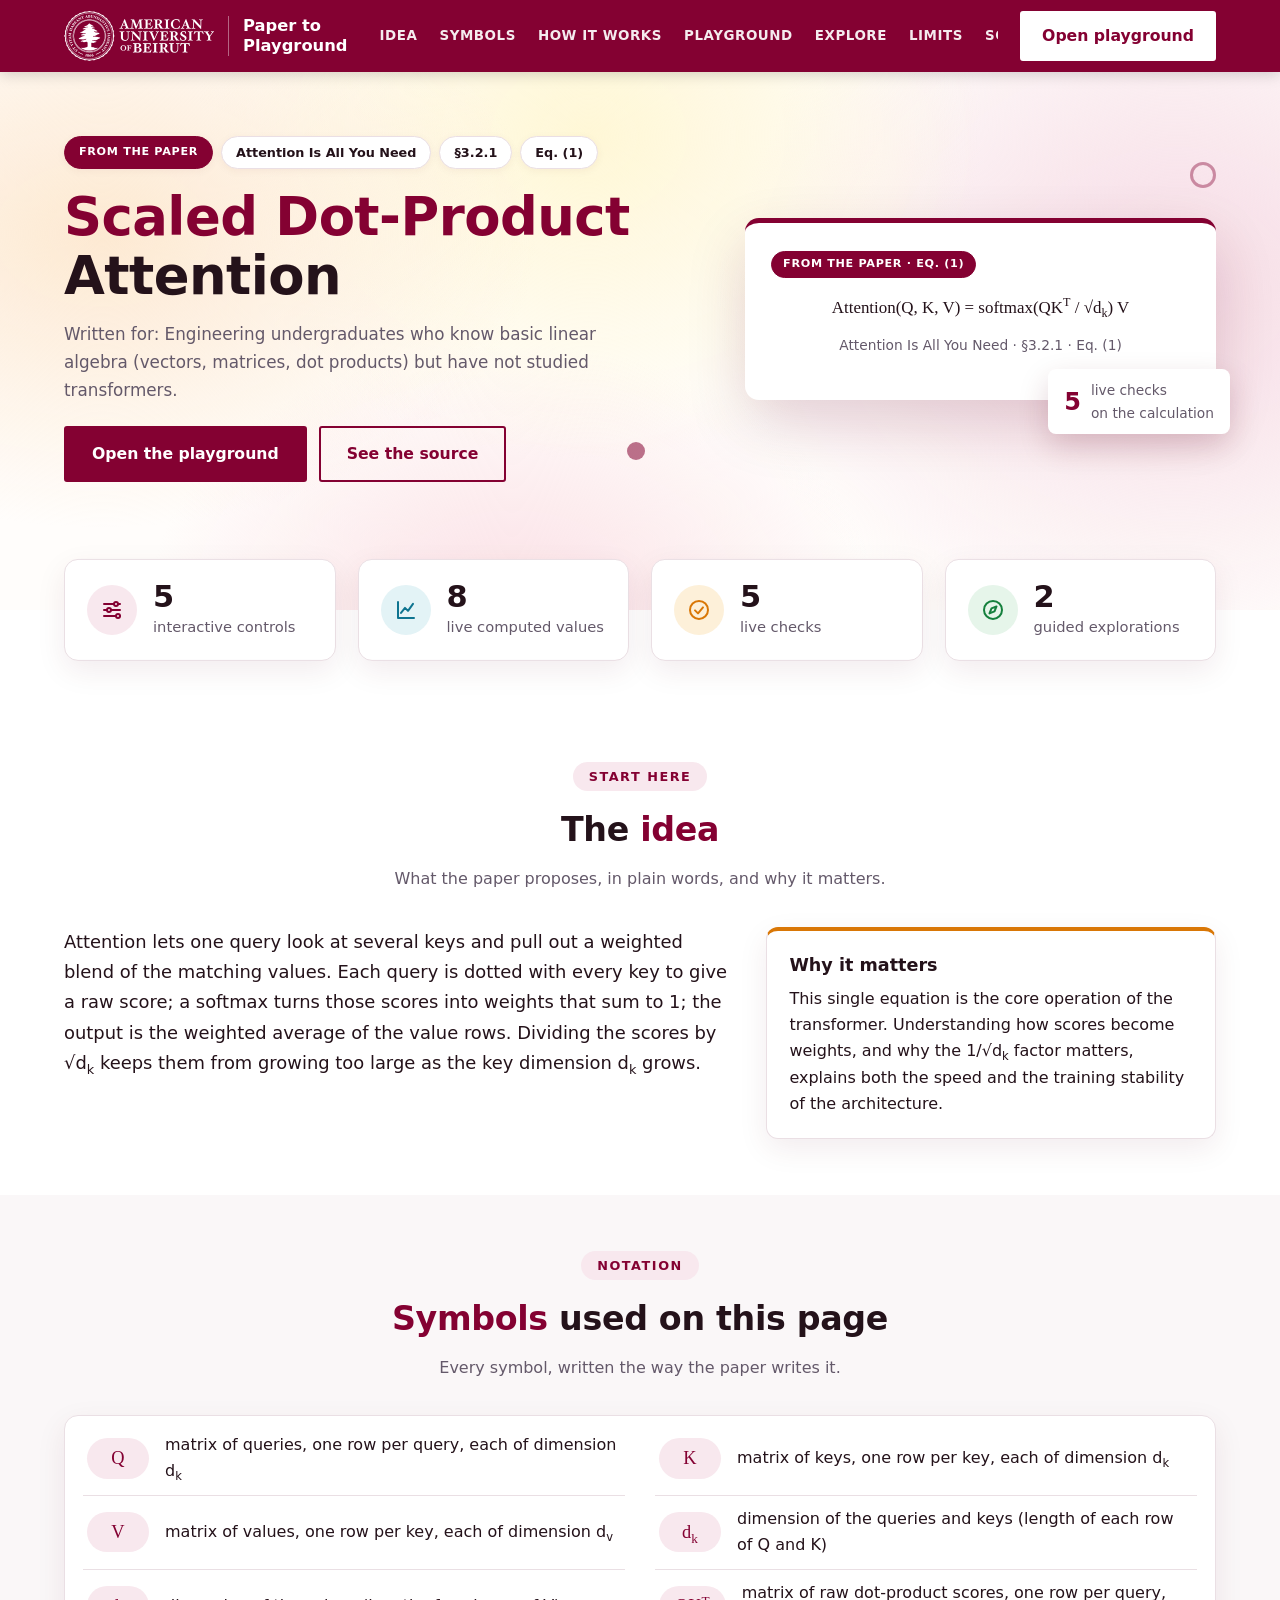
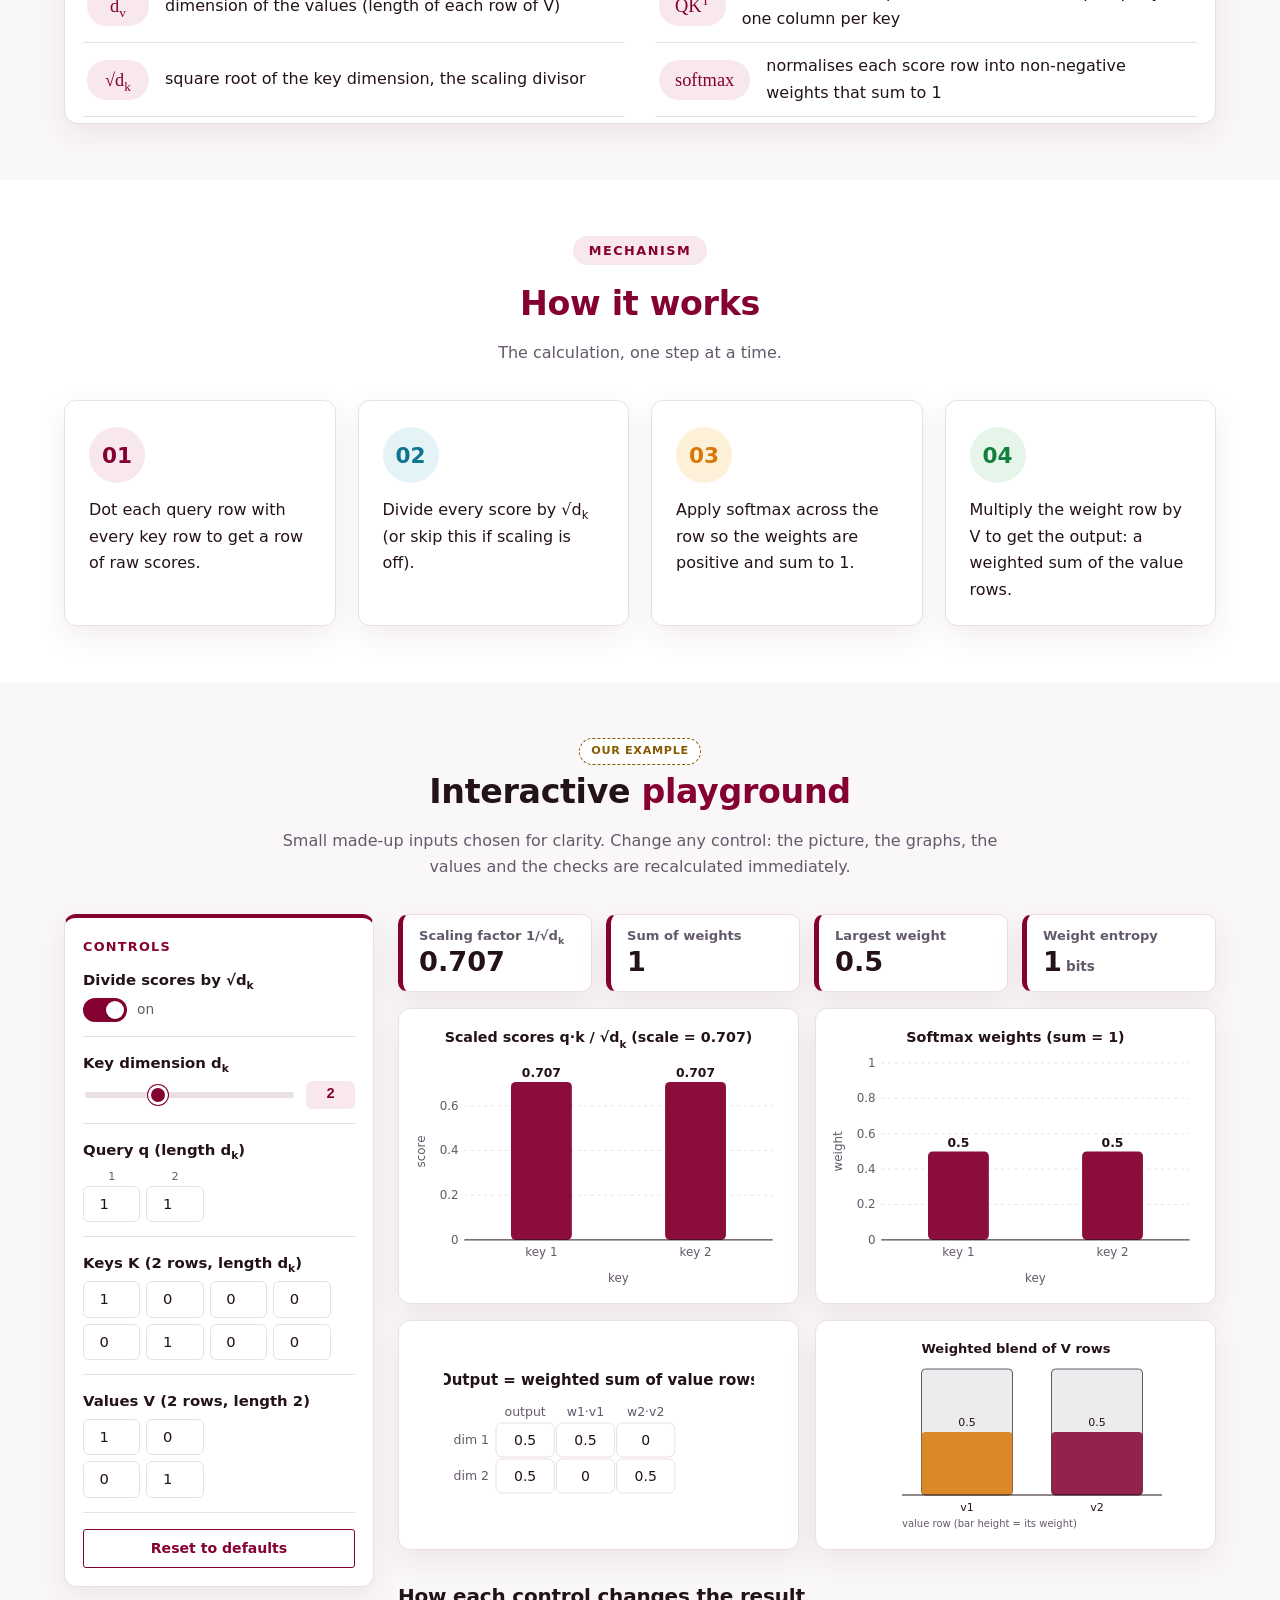
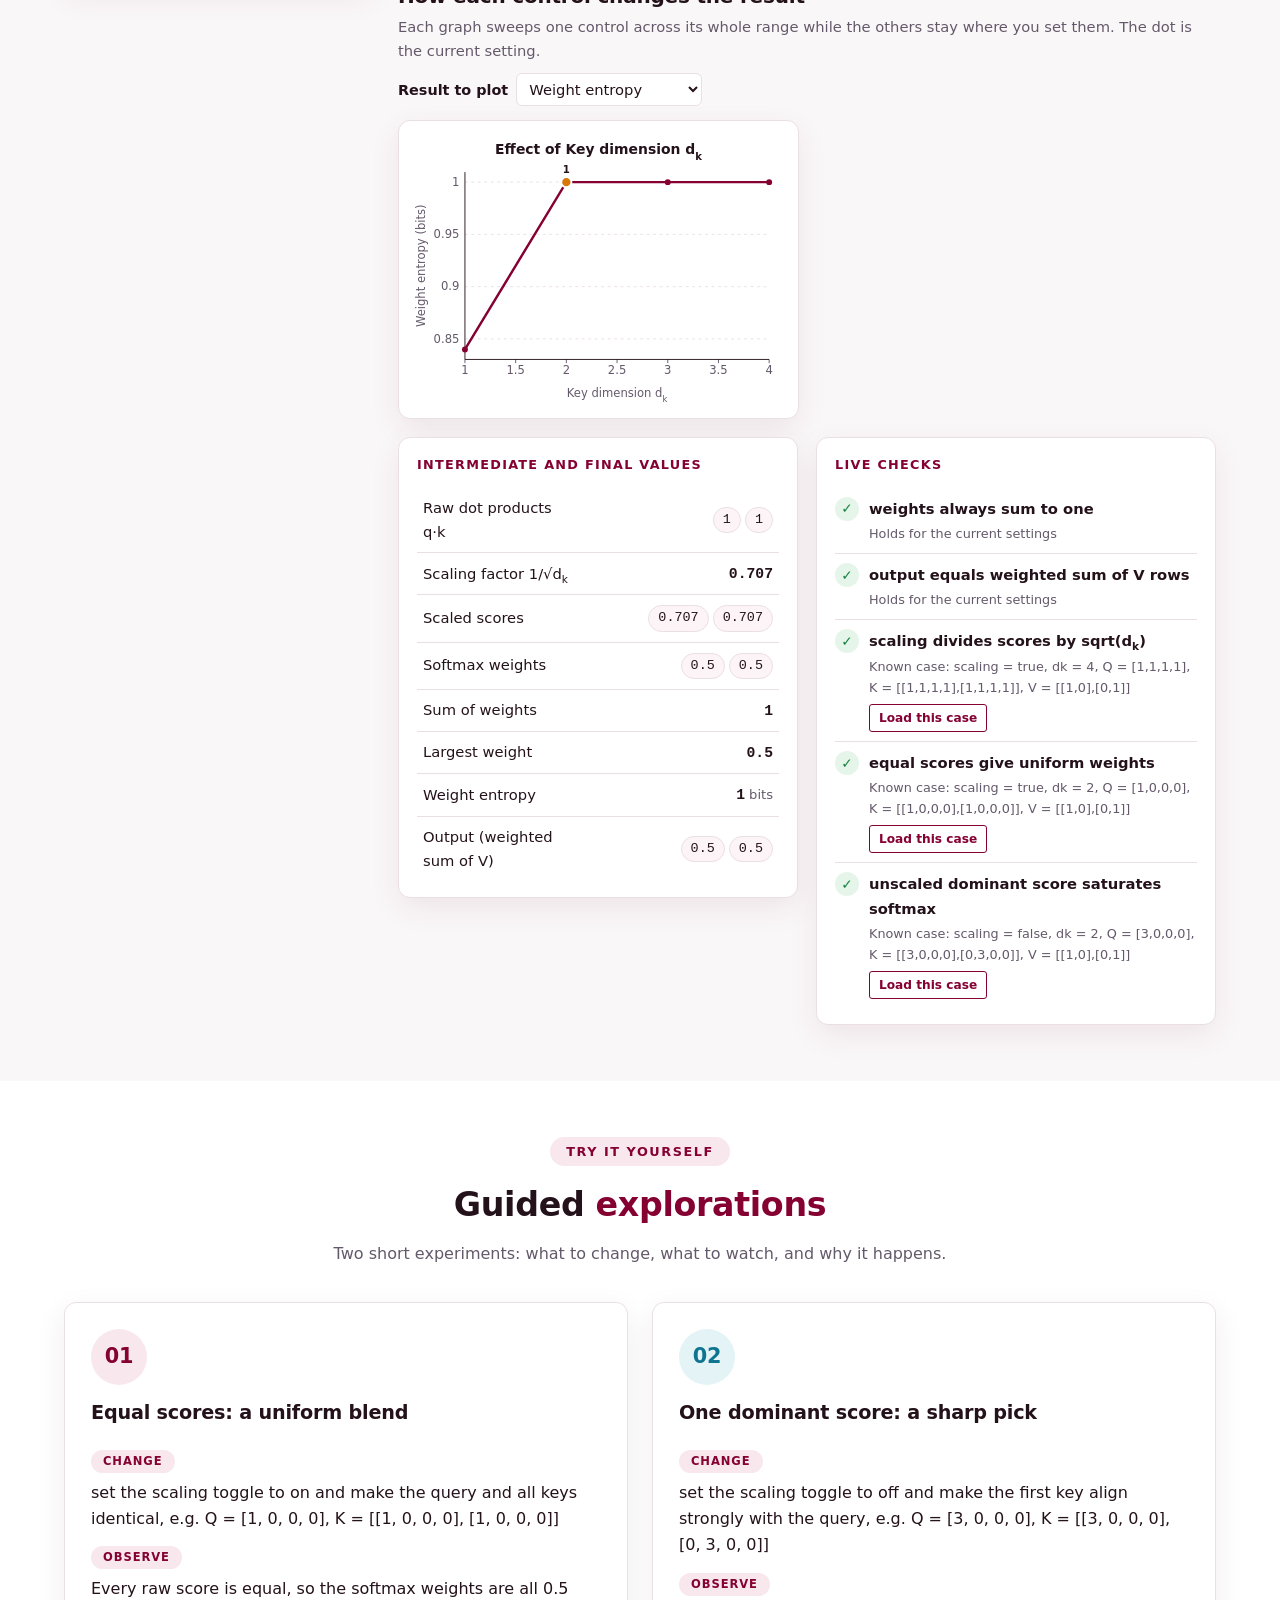
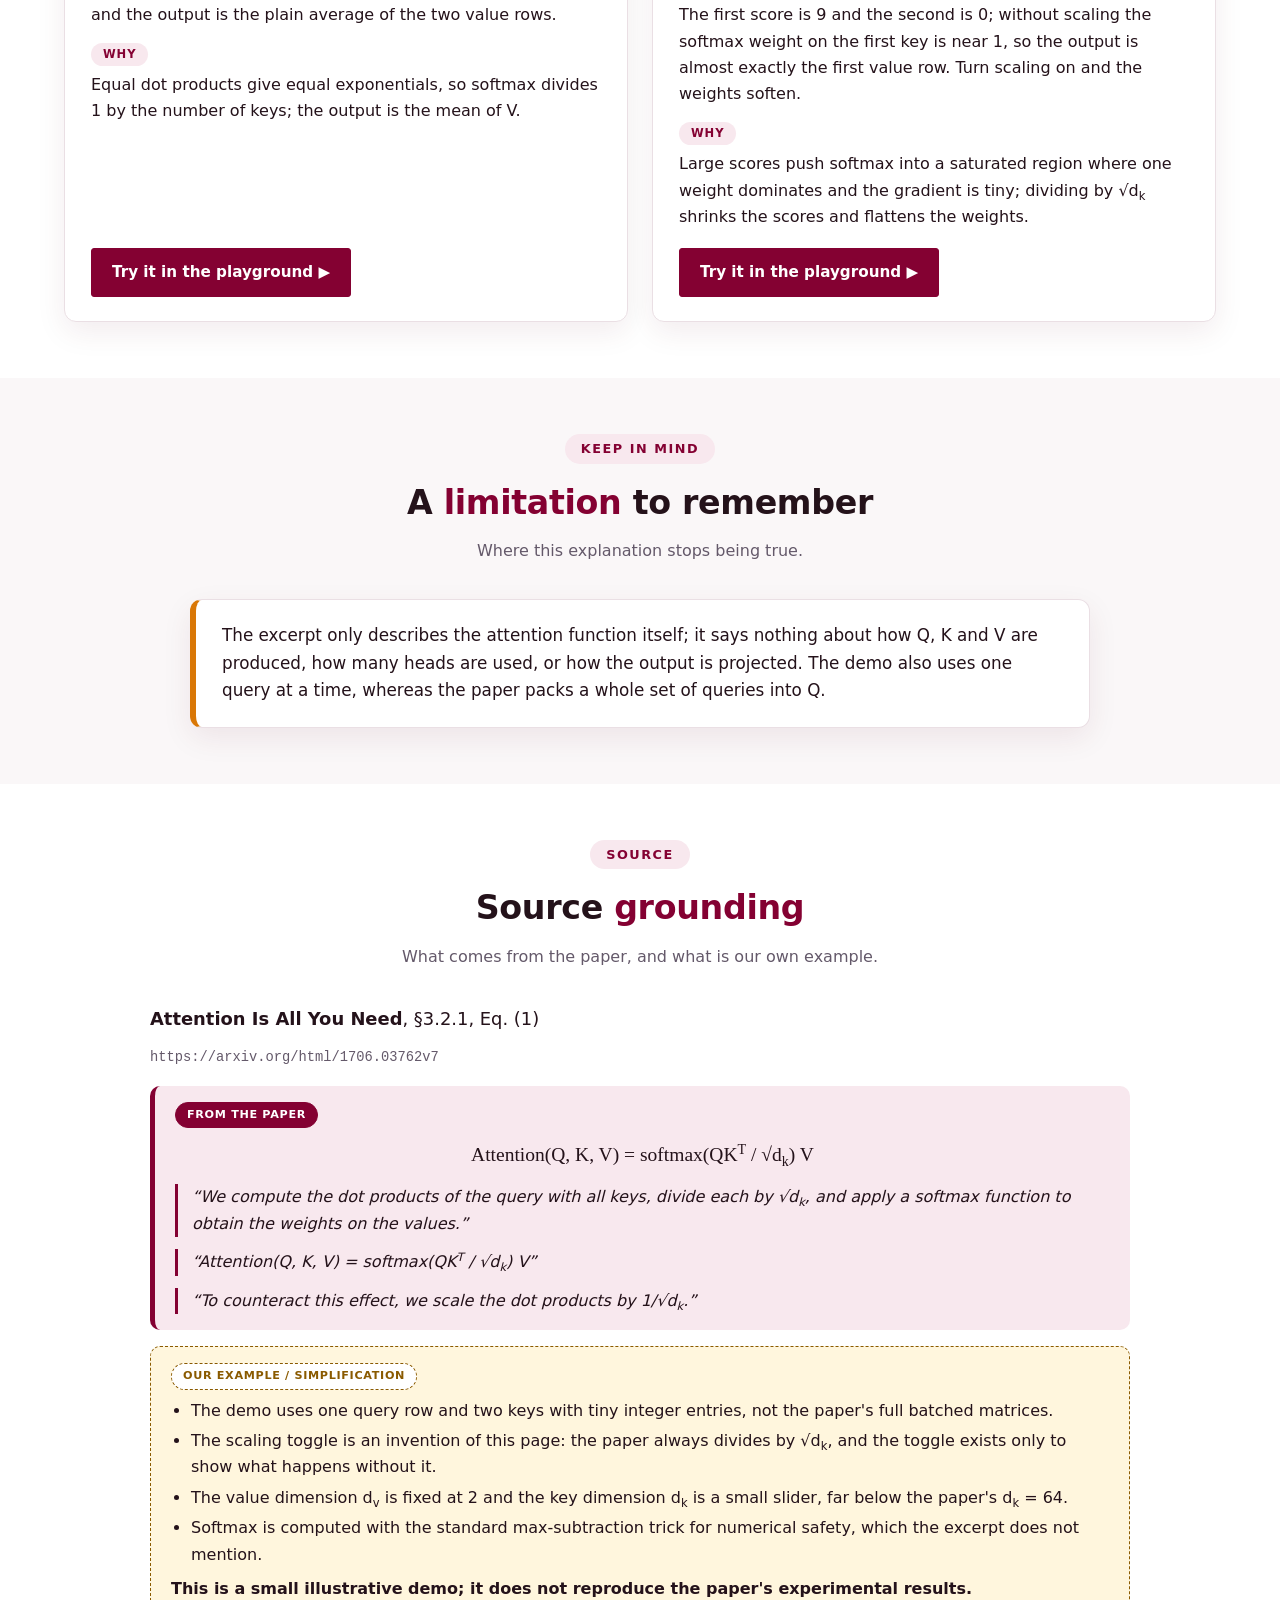
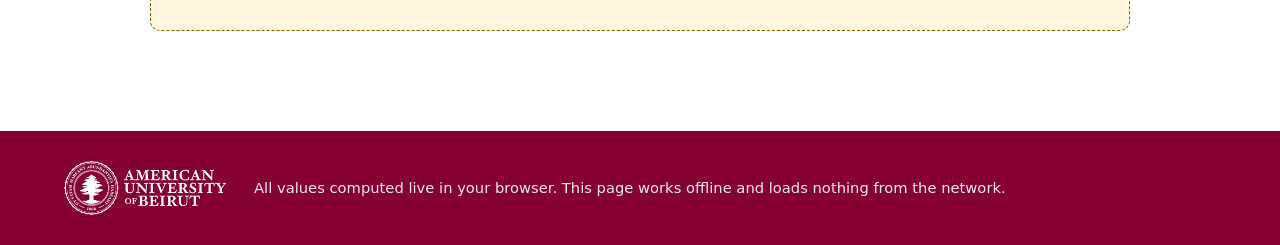
==== commit f16b46f2: "Fixes from two-paper evaluation: log-scale graphs, result tiles, formula lines, idle-control hints, " ====
--- a/examples/attention/out/index.html
+++ b/examples/attention/out/index.html
@@ -61,6 +61,9 @@
 .hero .actions { display: flex; flex-wrap: wrap; gap: 12px; margin-top: 22px; }
 .hero-card { position: relative; background: #fff; border-radius: 14px; padding: 28px 26px 44px; box-shadow: 0 24px 60px rgba(92, 0, 35, 0.16); border-top: 5px solid var(--primary); }
 .hero-card .formula { margin: 14px 0 6px; }
+.formula .eq { display: block; }
+.hero-card .formula.long { font-size: 1.06rem; line-height: 1.9; }
+.formula.long { font-size: 1.22rem; }
 .hero-card .badge { position: absolute; right: -14px; bottom: -34px; background: #fff; border-radius: 8px; padding: 10px 16px; box-shadow: 0 12px 30px rgba(92, 0, 35, 0.18); display: flex; align-items: center; gap: 10px; font-size: 0.86rem; color: var(--muted); }
 .hero-card .badge b { font-family: var(--head); font-size: 1.5rem; color: var(--primary); line-height: 1; }
 .hero .dot { position: absolute; border-radius: 50%; pointer-events: none; }
@@ -120,6 +123,8 @@
 .ctl { margin: 0 0 16px; padding-bottom: 14px; border-bottom: 1px solid var(--line); }
 .ctl > label, .ctl > .lbl { display: block; font-weight: 600; font-size: 0.93rem; margin-bottom: 8px; line-height: 1.35; }
 .ctl .row { display: flex; align-items: center; gap: 10px; }
+.ctl[data-idle="1"] > label, .ctl[data-idle="1"] > .lbl { color: var(--muted); }
+.ctl[data-idle="1"]::after { content: "Does not change the computed values at the current settings"; display: block; margin-top: 6px; font-size: 0.76rem; font-style: italic; color: var(--muted); }
 .ctl output { flex: none; min-width: 3.4em; text-align: center; font-family: ui-monospace, Consolas, monospace; font-weight: 700; font-size: 0.9rem; color: var(--primary); background: var(--soft); border-radius: 6px; padding: 2px 8px; }
 .ctl input[type=range] { -webkit-appearance: none; appearance: none; flex: 1; min-width: 0; height: 22px; background: transparent; cursor: pointer; }
 .ctl input[type=range]::-webkit-slider-runnable-track { height: 6px; border-radius: 999px; background: var(--line); }
@@ -193,6 +198,9 @@
 .card dl { margin: 0 0 18px; flex: 1; }
 .card dt { display: inline-block; font-family: var(--head); font-size: 0.72rem; font-weight: 700; letter-spacing: 0.08em; text-transform: uppercase; color: var(--primary); background: var(--soft); border-radius: 999px; padding: 2px 12px; margin-top: 14px; }
 .card dd { margin: 6px 0 0; }
+.applied { display: inline-block; margin-left: 12px; font-size: 0.84rem; color: var(--muted); font-style: italic; }
+@keyframes pgflash { 0% { box-shadow: 0 0 0 3px var(--accent); } 100% { box-shadow: 0 0 0 3px transparent; } }
+.stage.flash .tile, .stage.flash .pg-cell { animation: pgflash 1.4s ease-out 1; }
 .limit-box { max-width: 900px; margin: 0 auto; background: #fff; border: 1px solid var(--line); border-left: 6px solid var(--accent); border-radius: 12px; padding: 22px 26px; box-shadow: var(--shadow); font-size: 1.05rem; }
 .limit-box p { margin: 0; }
 .ground { max-width: 980px; margin: 0 auto; }
@@ -241,27 +249,27 @@
 <div class="actions"><a class="btn" href="#playground">Open the playground</a><a class="btn ghost" href="#grounding">See the source</a></div>
     </div>
     <div>
-<div class="hero-card"><span class="tag paper">From the paper · Eq. (1)</span><div class="formula">Attention(Q, K, V) = softmax(QK<sup>T</sup> / √d<sub>k</sub>) V</div><p class="muted small" style="margin:10px 0 0;text-align:center">Attention Is All You Need · §3.2.1 · Eq. (1)</p><div class="badge"><b>6</b> live checks<br>on the calculation</div></div>
+<div class="hero-card"><span class="tag paper">From the paper · Eq. (1)</span><div class="formula long"><span class="eq">Attention(Q, K, V) = softmax(QK<sup>T</sup> / √d<sub>k</sub>) V</span></div><p class="muted small" style="margin:10px 0 0;text-align:center">Attention Is All You Need · §3.2.1 · Eq. (1)</p><div class="badge"><b>5</b> live checks<br>on the calculation</div></div>
     </div>
   </div>
   <div class="wrap">
-<div class="stats"><div class="stat"><span class="ico"><svg width="24" height="24" viewBox="0 0 24 24" fill="none" stroke="currentColor" stroke-width="2" stroke-linecap="round"><path d="M4 6h10M18 6h2M4 12h3M11 12h9M4 18h12M20 18h0"/><circle cx="16" cy="6" r="2"/><circle cx="9" cy="12" r="2"/><circle cx="18" cy="18" r="2"/></svg></span><div><b>5</b><span>interactive controls</span></div></div><div class="stat"><span class="ico"><svg width="24" height="24" viewBox="0 0 24 24" fill="none" stroke="currentColor" stroke-width="2" stroke-linecap="round" stroke-linejoin="round"><path d="M4 20V4M4 20h16"/><path d="M7 15l4-5 3 3 5-7"/></svg></span><div><b>8</b><span>live computed values</span></div></div><div class="stat"><span class="ico"><svg width="24" height="24" viewBox="0 0 24 24" fill="none" stroke="currentColor" stroke-width="2" stroke-linecap="round" stroke-linejoin="round"><circle cx="12" cy="12" r="9"/><path d="M8 12.5l3 3 5-6"/></svg></span><div><b>6</b><span>live checks</span></div></div><div class="stat"><span class="ico"><svg width="24" height="24" viewBox="0 0 24 24" fill="none" stroke="currentColor" stroke-width="2" stroke-linecap="round" stroke-linejoin="round"><circle cx="12" cy="12" r="9"/><path d="M15.5 8.5l-2 5-5 2 2-5z"/></svg></span><div><b>2</b><span>guided explorations</span></div></div></div>
+<div class="stats"><div class="stat"><span class="ico"><svg width="24" height="24" viewBox="0 0 24 24" fill="none" stroke="currentColor" stroke-width="2" stroke-linecap="round"><path d="M4 6h10M18 6h2M4 12h3M11 12h9M4 18h12M20 18h0"/><circle cx="16" cy="6" r="2"/><circle cx="9" cy="12" r="2"/><circle cx="18" cy="18" r="2"/></svg></span><div><b>5</b><span>interactive controls</span></div></div><div class="stat"><span class="ico"><svg width="24" height="24" viewBox="0 0 24 24" fill="none" stroke="currentColor" stroke-width="2" stroke-linecap="round" stroke-linejoin="round"><path d="M4 20V4M4 20h16"/><path d="M7 15l4-5 3 3 5-7"/></svg></span><div><b>8</b><span>live computed values</span></div></div><div class="stat"><span class="ico"><svg width="24" height="24" viewBox="0 0 24 24" fill="none" stroke="currentColor" stroke-width="2" stroke-linecap="round" stroke-linejoin="round"><circle cx="12" cy="12" r="9"/><path d="M8 12.5l3 3 5-6"/></svg></span><div><b>5</b><span>live checks</span></div></div><div class="stat"><span class="ico"><svg width="24" height="24" viewBox="0 0 24 24" fill="none" stroke="currentColor" stroke-width="2" stroke-linecap="round" stroke-linejoin="round"><circle cx="12" cy="12" r="9"/><path d="M15.5 8.5l-2 5-5 2 2-5z"/></svg></span><div><b>2</b><span>guided explorations</span></div></div></div>
   </div>
 </header>
 <main>
 <section id="idea"><div class="wrap">
 <div class="sec-head"><span class="eyebrow">Start here</span><h2>The <span class="hl">idea</span></h2><p>What the paper proposes, in plain words, and why it matters.</p></div>
-<div class="idea-grid"><div><p class="lead">A query asks a question; each key is compared with it by a dot product. Those raw scores are divided by √d<sub>k</sub> and pushed through a softmax, giving weights that sum to 1. The output is the weighted average of the value rows, so the query pulls most strongly on the values whose keys matched it best.</p></div><p class="why"><b>Why it matters</b>This single equation is the core of the transformer: it lets every position gather information from every other position in one matrix multiply, and the 1/√d<sub>k</sub> factor keeps the softmax out of its saturated, tiny-gradient region.</p></div>
+<div class="idea-grid"><div><p class="lead">Attention lets one query look at several keys and pull out a weighted blend of the matching values. Each query is dotted with every key to give a raw score; a softmax turns those scores into weights that sum to 1; the output is the weighted average of the value rows. Dividing the scores by √d<sub>k</sub> keeps them from growing too large as the key dimension d<sub>k</sub> grows.</p></div><p class="why"><b>Why it matters</b>This single equation is the core operation of the transformer. Understanding how scores become weights, and why the 1/√d<sub>k</sub> factor matters, explains both the speed and the training stability of the architecture.</p></div>
 </div></section>
 
 <section id="symbols" class="band"><div class="wrap">
 <div class="sec-head"><span class="eyebrow">Notation</span><h2><span class="hl">Symbols</span> used on this page</h2><p>Every symbol, written the way the paper writes it.</p></div>
-<table><thead><tr><th>Symbol</th><th>Meaning</th></tr></thead><tbody><tr><td class="sym"><span>Q</span></td><td>matrix of queries, one row per query, each of dimension d<sub>k</sub></td></tr><tr><td class="sym"><span>K</span></td><td>matrix of keys, one row per key, each of dimension d<sub>k</sub></td></tr><tr><td class="sym"><span>V</span></td><td>matrix of values, one row per key, each of dimension d<sub>v</sub></td></tr><tr><td class="sym"><span>d<sub>k</sub></span></td><td>dimension of the queries and keys, i.e. the number of columns of Q and K</td></tr><tr><td class="sym"><span>d<sub>v</sub></span></td><td>dimension of the values, i.e. the number of columns of V</td></tr><tr><td class="sym"><span>QK<sup>T</sup></span></td><td>matrix of raw dot products between every query and every key</td></tr><tr><td class="sym"><span>√d<sub>k</sub></span></td><td>the scaling divisor that counteracts large dot products</td></tr><tr><td class="sym"><span>softmax</span></td><td>applied to each row, turning scores into non-negative weights that sum to 1</td></tr></tbody></table>
+<table><thead><tr><th>Symbol</th><th>Meaning</th></tr></thead><tbody><tr><td class="sym"><span>Q</span></td><td>matrix of queries, one row per query, each of dimension d<sub>k</sub></td></tr><tr><td class="sym"><span>K</span></td><td>matrix of keys, one row per key, each of dimension d<sub>k</sub></td></tr><tr><td class="sym"><span>V</span></td><td>matrix of values, one row per key, each of dimension d<sub>v</sub></td></tr><tr><td class="sym"><span>d<sub>k</sub></span></td><td>dimension of the queries and keys (length of each row of Q and K)</td></tr><tr><td class="sym"><span>d<sub>v</sub></span></td><td>dimension of the values (length of each row of V)</td></tr><tr><td class="sym"><span>QK<sup>T</sup></span></td><td>matrix of raw dot-product scores, one row per query, one column per key</td></tr><tr><td class="sym"><span>√d<sub>k</sub></span></td><td>square root of the key dimension, the scaling divisor</td></tr><tr><td class="sym"><span>softmax</span></td><td>normalises each score row into non-negative weights that sum to 1</td></tr></tbody></table>
 </div></section>
 
 <section id="how"><div class="wrap">
 <div class="sec-head"><span class="eyebrow">Mechanism</span><h2><span class="hl">How it works</span></h2><p>The calculation, one step at a time.</p></div>
-<ol class="steps"><li>Form the raw scores S = QK<sup>T</sup>: each entry is the dot product of one query with one key.</li><li>Divide every score by √d<sub>k</sub> (this is the scaling toggle).</li><li>Apply softmax to each row of the scaled scores to get the attention weights.</li><li>Multiply the weights by V: each output row is a weighted sum of the rows of V.</li></ol>
+<ol class="steps"><li>Dot each query row with every key row to get a row of raw scores.</li><li>Divide every score by √d<sub>k</sub> (or skip this if scaling is off).</li><li>Apply softmax across the row so the weights are positive and sum to 1.</li><li>Multiply the weight row by V to get the output: a weighted sum of the value rows.</li></ol>
 </div></section>
 
 <section id="playground" class="band"><div class="wrap">
@@ -300,27 +308,27 @@
 
 <section id="explore"><div class="wrap">
 <div class="sec-head"><span class="eyebrow">Try it yourself</span><h2>Guided <span class="hl">explorations</span></h2><p>Two short experiments: what to change, what to watch, and why it happens.</p></div>
-<div class="cards"><div class="card"><h3><small>Exploration 1</small>Equal scores vs. one dominant score</h3><dl><dt>Change</dt><dd>Set the query to [2,0,0,0] and the keys so that one key clearly matches it, then compare with a query that matches all keys equally.</dd><dt>Observe</dt><dd>Watch the weight bars: with a dominant key one bar approaches 1 and the others shrink toward 0; with equal scores all bars sit near 1/n.</dd><dt>Why</dt><dd>Softmax exponentiates the scores, so a gap of a few units in QK<sup>T</sup>/√d<sub>k</sub> becomes a large ratio between weights.</dd></dl><p style="margin:0"><button type="button" class="try" data-set="{&quot;q&quot;: [2, 0, 0, 0], &quot;k&quot;: [[2, 0, 0, 0], [0, 2, 0, 0], [0, 0, 2, 0], [0, 0, 0, 2]], &quot;scaling&quot;: true}">Try it in the playground &#9654;</button></p></div><div class="card"><h3><small>Exploration 2</small>Turn the scaling off</h3><dl><dt>Change</dt><dd>Toggle the 1/√d<sub>k</sub> scaling off while keeping the same Q and K.</dd><dt>Observe</dt><dd>The raw scores stay the same but the weights become far more peaked: the largest weight jumps toward 1 and the others collapse.</dd><dt>Why</dt><dd>Without dividing by √d<sub>k</sub>, the scores are √d<sub>k</sub> times larger, so the softmax saturates and its gradients become extremely small.</dd></dl><p style="margin:0"><button type="button" class="try" data-set="{&quot;scaling&quot;: false}">Try it in the playground &#9654;</button></p></div></div>
+<div class="cards"><div class="card"><h3><small>Exploration 1</small>Equal scores: a uniform blend</h3><dl><dt>Change</dt><dd>set the scaling toggle to on and make the query and all keys identical, e.g. Q = [1, 0, 0, 0], K = [[1, 0, 0, 0], [1, 0, 0, 0]]</dd><dt>Observe</dt><dd>Every raw score is equal, so the softmax weights are all 0.5 and the output is the plain average of the two value rows.</dd><dt>Why</dt><dd>Equal dot products give equal exponentials, so softmax divides 1 by the number of keys; the output is the mean of V.</dd></dl><p style="margin:0"><button type="button" class="try" data-set="{&quot;scaling&quot;: true, &quot;dk&quot;: 2, &quot;Q&quot;: [1, 0, 0, 0], &quot;K&quot;: [[1, 0, 0, 0], [1, 0, 0, 0]], &quot;V&quot;: [[1, 0], [0, 1]]}">Try it in the playground &#9654;</button></p></div><div class="card"><h3><small>Exploration 2</small>One dominant score: a sharp pick</h3><dl><dt>Change</dt><dd>set the scaling toggle to off and make the first key align strongly with the query, e.g. Q = [3, 0, 0, 0], K = [[3, 0, 0, 0], [0, 3, 0, 0]]</dd><dt>Observe</dt><dd>The first score is 9 and the second is 0; without scaling the softmax weight on the first key is near 1, so the output is almost exactly the first value row. Turn scaling on and the weights soften.</dd><dt>Why</dt><dd>Large scores push softmax into a saturated region where one weight dominates and the gradient is tiny; dividing by √d<sub>k</sub> shrinks the scores and flattens the weights.</dd></dl><p style="margin:0"><button type="button" class="try" data-set="{&quot;scaling&quot;: false, &quot;dk&quot;: 2, &quot;Q&quot;: [3, 0, 0, 0], &quot;K&quot;: [[3, 0, 0, 0], [0, 3, 0, 0]], &quot;V&quot;: [[1, 0], [0, 1]]}">Try it in the playground &#9654;</button></p></div></div>
 </div></section>
 
 <section id="limitation" class="band"><div class="wrap">
 <div class="sec-head"><span class="eyebrow">Keep in mind</span><h2>A <span class="hl">limitation</span> to remember</h2><p>Where this explanation stops being true.</p></div>
 <div class="limit-box">
-<p>The scaling only matters when the dot products are large; for small d<sub>k</sub> or small entries the scaled and unscaled weights look almost identical, which is exactly why the paper says the two mechanisms perform similarly for small d<sub>k</sub>.</p>
+<p>The excerpt only describes the attention function itself; it says nothing about how Q, K and V are produced, how many heads are used, or how the output is projected. The demo also uses one query at a time, whereas the paper packs a whole set of queries into Q.</p>
 </div>
 </div></section>
 
 <section id="grounding"><div class="wrap">
 <div class="sec-head"><span class="eyebrow">Source</span><h2>Source <span class="hl">grounding</span></h2><p>What comes from the paper, and what is our own example.</p></div>
 <div class="ground">
-<p class="lead"><b>Attention Is All You Need</b>, §3.2.1, Eq. (1)</p><p class="muted small mono">https://arxiv.org/html/1706.03762v7</p><div class="from-paper"><span class="tag paper">From the paper</span><div class="formula">Attention(Q, K, V) = softmax(QK<sup>T</sup> / √d<sub>k</sub>) V</div><blockquote>“We compute the dot products of the query with all keys, divide each by √d<sub>k</sub>, and apply a softmax function to obtain the weights on the values.”</blockquote><blockquote>“Attention(Q, K, V) = softmax(QK<sup>T</sup> / √d<sub>k</sub>) V”</blockquote><blockquote>“To counteract this effect, we scale the dot products by 1/√d<sub>k</sub>.”</blockquote></div><div class="from-ours"><span class="tag ours">Our example / simplification</span><ul class="plain"><li>The demo uses one query row and a handful of keys and values with small integer entries; the paper uses full matrices of learned projections.</li><li>The paper's d<sub>k</sub> is 64 in the base model; here d<sub>k</sub> is a small slider so the numbers stay readable.</li><li>The demo shows the softmax and the weighted sum directly rather than any trained network, so no experimental results are reproduced.</li></ul><p style="margin-top:8px"><b>This is a small illustrative demo; it does not reproduce the paper's experimental results.</b></p></div>
+<p class="lead"><b>Attention Is All You Need</b>, §3.2.1, Eq. (1)</p><p class="muted small mono">https://arxiv.org/html/1706.03762v7</p><div class="from-paper"><span class="tag paper">From the paper</span><div class="formula long"><span class="eq">Attention(Q, K, V) = softmax(QK<sup>T</sup> / √d<sub>k</sub>) V</span></div><blockquote>“We compute the dot products of the query with all keys, divide each by √d<sub>k</sub>, and apply a softmax function to obtain the weights on the values.”</blockquote><blockquote>“Attention(Q, K, V) = softmax(QK<sup>T</sup> / √d<sub>k</sub>) V”</blockquote><blockquote>“To counteract this effect, we scale the dot products by 1/√d<sub>k</sub>.”</blockquote></div><div class="from-ours"><span class="tag ours">Our example / simplification</span><ul class="plain"><li>The demo uses one query row and two keys with tiny integer entries, not the paper's full batched matrices.</li><li>The scaling toggle is an invention of this page: the paper always divides by √d<sub>k</sub>, and the toggle exists only to show what happens without it.</li><li>The value dimension d<sub>v</sub> is fixed at 2 and the key dimension d<sub>k</sub> is a small slider, far below the paper's d<sub>k</sub> = 64.</li><li>Softmax is computed with the standard max-subtraction trick for numerical safety, which the excerpt does not mention.</li></ul><p style="margin-top:8px"><b>This is a small illustrative demo; it does not reproduce the paper's experimental results.</b></p></div>
 </div>
 </div></section>
 </main>
 <footer><div class="wrap"><img src="[data-uri]" alt="American University of Beirut">
 <p>All values computed live in your browser. This page works offline and loads nothing from the network.</p></div></footer>
 
-<script type="application/json" id="pg-data">{"controls": [{"id": "scaling", "type": "toggle", "label": "Divide scores by √d\u003csub>k\u003c/sub>", "default": true}, {"id": "dk", "type": "slider", "label": "d\u003csub>k\u003c/sub> (query/key dimension)", "default": 4, "min": 1, "max": 4, "step": 1}, {"id": "q", "type": "vector", "label": "Query q", "default": [2, 0, 0, 0], "length": 4, "lengthFrom": "dk", "min": -3, "max": 3, "step": 1}, {"id": "k", "type": "matrix", "label": "Keys K (one row per key)", "default": [[2, 0, 0, 0], [0, 2, 0, 0], [0, 0, 2, 0], [0, 0, 0, 2]], "rows": 4, "cols": 4, "colsFrom": "dk", "min": -3, "max": 3, "step": 1}, {"id": "v", "type": "matrix", "label": "Values V (one row per key)", "default": [[1, 0], [0, 1], [1, 1], [2, 0]], "rows": 4, "cols": 2, "rowsFrom": "dk", "min": -3, "max": 3, "step": 1}], "readouts": [{"key": "scores", "label": "Raw dot products q·k\u003csub>j\u003c/sub>", "digits": 3, "unit": ""}, {"key": "scale", "label": "Scaling factor 1/√d\u003csub>k\u003c/sub>", "digits": 3, "unit": ""}, {"key": "scaled", "label": "Scaled scores", "digits": 3, "unit": ""}, {"key": "weights", "label": "Attention weights", "digits": 3, "unit": ""}, {"key": "weightSum", "label": "Sum of weights", "digits": 3, "unit": ""}, {"key": "output", "label": "Output (weighted sum of V rows)", "digits": 3, "unit": ""}, {"key": "maxWeight", "label": "Largest weight", "digits": 3, "unit": ""}, {"key": "entropy", "label": "Weight entropy", "digits": 3, "unit": "bits"}], "tests": [{"name": "weights always sum to 1", "params": {}, "expect": "Math.abs(H.sum(out.weights)-1)\u003c1e-9"}, {"name": "output is the weighted sum of V rows", "params": {}, "expect": "out.output.every((o,c)=>Math.abs(o-out.weights.reduce((a,w,j)=>a+w*out.V[j][c],0))\u003c1e-9)"}, {"name": "scaling off leaves raw scores unchanged", "params": {"scaling": false, "dk": 4, "q": [2, 0, 0, 0], "k": [[2, 0, 0, 0], [0, 2, 0, 0], [0, 0, 2, 0], [0, 0, 0, 1]], "v": [[1, 0], [0, 1], [1, 1], [2, 0]]}, "expect": "Math.abs(out.scores[0]-4)\u003c1e-9 && Math.abs(out.scaled[0]-4)\u003c1e-9"}, {"name": "scaling on divides by √d\u003csub>k\u003c/sub>", "params": {"scaling": true, "dk": 4, "q": [2, 0, 0, 0], "k": [[2, 0, 0, 0], [0, 2, 0, 0], [0, 0, 2, 0], [0, 0, 0, 1]], "v": [[1, 0], [0, 1], [1, 1], [2, 0]]}, "expect": "Math.abs(out.scaled[0]-2)\u003c1e-9 && Math.abs(out.scale-0.5)\u003c1e-9"}, {"name": "equal scores give uniform weights", "params": {"scaling": true, "dk": 2, "q": [1, 1], "k": [[1, 1], [1, 1], [0, 0], [0, 0]], "v": [[1, 0], [0, 1], [0, 0], [0, 0]]}, "expect": "Math.abs(out.weights[0]-0.5)\u003c1e-9 && Math.abs(out.weights[1]-0.5)\u003c1e-9 && Math.abs(out.output[0]-0.5)\u003c1e-9 && Math.abs(out.output[1]-0.5)\u003c1e-9"}, {"name": "all-zero keys give uniform weights and zero output", "params": {"scaling": true, "dk": 3, "q": [0, 0, 0], "k": [[0, 0, 0], [0, 0, 0], [0, 0, 0], [0, 0, 0]], "v": [[0, 0], [0, 0], [0, 0], [0, 0]]}, "expect": "out.weights.every(w=>Math.abs(w-1/3)\u003c1e-9) && out.output.every(o=>Math.abs(o)\u003c1e-9)"}]}</script>
+<script type="application/json" id="pg-data">{"controls": [{"id": "scaling", "type": "toggle", "label": "Divide scores by √d\u003csub>k\u003c/sub>", "default": true}, {"id": "dk", "type": "slider", "label": "Key dimension d\u003csub>k\u003c/sub>", "default": 2, "min": 1, "max": 4, "step": 1}, {"id": "Q", "type": "vector", "label": "Query q (length d\u003csub>k\u003c/sub>)", "default": [1, 1, 0, 0], "length": 4, "lengthFrom": "dk", "min": -3, "max": 3, "step": 1}, {"id": "K", "type": "matrix", "label": "Keys K (2 rows, length d\u003csub>k\u003c/sub>)", "default": [[1, 0, 0, 0], [0, 1, 0, 0]], "rows": 2, "cols": 4, "min": -3, "max": 3, "step": 1}, {"id": "V", "type": "matrix", "label": "Values V (2 rows, length 2)", "default": [[1, 0], [0, 1]], "rows": 2, "cols": 2, "min": -3, "max": 3, "step": 1}], "readouts": [{"key": "rawScores", "label": "Raw dot products q·k", "digits": 3, "unit": ""}, {"key": "scale", "label": "Scaling factor 1/√d\u003csub>k\u003c/sub>", "digits": 3, "unit": ""}, {"key": "scores", "label": "Scaled scores", "digits": 3, "unit": ""}, {"key": "weights", "label": "Softmax weights", "digits": 3, "unit": ""}, {"key": "weightSum", "label": "Sum of weights", "digits": 3, "unit": ""}, {"key": "maxWeight", "label": "Largest weight", "digits": 3, "unit": ""}, {"key": "entropy", "label": "Weight entropy", "digits": 3, "unit": "bits"}, {"key": "output", "label": "Output (weighted sum of V)", "digits": 3, "unit": ""}], "tests": [{"name": "weights always sum to one", "params": {}, "expect": "Math.abs(H.sum(out.weights) - 1) \u003c 1e-9"}, {"name": "output equals weighted sum of V rows", "params": {}, "expect": "out.output.every((val, c) => Math.abs(val - out.V.reduce((a, row, i) => a + out.weights[i] * row[c], 0)) \u003c 1e-9)"}, {"name": "scaling divides scores by sqrt(d\u003csub>k\u003c/sub>)", "params": {"scaling": true, "dk": 4, "Q": [1, 1, 1, 1], "K": [[1, 1, 1, 1], [1, 1, 1, 1]], "V": [[1, 0], [0, 1]]}, "expect": "Math.abs(out.rawScores[0] - 4) \u003c 1e-9 && Math.abs(out.scores[0] - 2) \u003c 1e-9"}, {"name": "equal scores give uniform weights", "params": {"scaling": true, "dk": 2, "Q": [1, 0, 0, 0], "K": [[1, 0, 0, 0], [1, 0, 0, 0]], "V": [[1, 0], [0, 1]]}, "expect": "Math.abs(out.weights[0] - 0.5) \u003c 1e-9 && Math.abs(out.weights[1] - 0.5) \u003c 1e-9 && Math.abs(out.output[0] - 0.5) \u003c 1e-9"}, {"name": "unscaled dominant score saturates softmax", "params": {"scaling": false, "dk": 2, "Q": [3, 0, 0, 0], "K": [[3, 0, 0, 0], [0, 3, 0, 0]], "V": [[1, 0], [0, 1]]}, "expect": "out.weights[0] > 0.999 && out.output[0] > 0.999"}]}</script>
 <script>
 /* Paper to Playground helper library.
    H  : pure drawing + math helpers available to generated compute()/render() code.
@@ -517,12 +525,14 @@
     o = o || {};
     var cat = arr(o.x).length && arr(o.x).some(function (v) { return typeof v !== 'number' || !isFinite(v); }) ? arr(o.x).map(String) : null;
     function catX(v) { if (!cat || typeof v === 'number') return Number(v); var k = cat.indexOf(String(v)); return k < 0 ? NaN : k; }
+    /* logY: plot log10(y) so values spanning orders of magnitude stay readable; non-positive values are skipped */
+    var logY = !!o.logY, LG = function (v) { return logY ? (v > 0 ? Math.log(v) / Math.LN10 : NaN) : v; };
     var series = arr(o.series).map(function (sr, i) {
-      var y = arr(sr && sr.y).map(Number);
+      var y = arr(sr && sr.y).map(Number).map(LG);
       var x = arr(sr && sr.x).length ? arr(sr.x).map(Number) : (arr(o.x).length && !cat ? arr(o.x).map(Number) : H.range(y.length));
       return { name: sr && sr.name !== undefined ? String(sr.name) : '', x: x, y: y, color: col(sr && sr.color, H.colors[i % 6]), dash: sr && sr.dash };
     });
-    var pts = arr(o.points).map(function (q) { return { x: catX(q && q.x), y: Number(q && q.y), label: q && q.label, color: q && q.color }; });
+    var pts = arr(o.points).map(function (q) { return { x: catX(q && q.x), y: LG(Number(q && q.y)), label: q && q.label, color: q && q.color }; });
     var marks = arr(o.markers).map(function (q) { return { x: catX(q && q.x), label: q && q.label }; });
     var w = n(o.w, 400), h = n(o.h, 290), named = series.filter(function (sr) { return sr.name; });
     var m = { l: 56, r: 16, t: (o.title ? 40 : 14) + (named.length ? 18 : 0), b: 48 };
@@ -535,16 +545,22 @@
     if (x1 === x0) { x0 -= 0.5; x1 += 0.5; }
     var pad = (y1 - y0) * 0.06 || Math.abs(y0) * 0.1 || 0.5; y0 -= pad; y1 += pad;
     /* a requested axis range may widen the view but never clips data into a false plateau */
-    if (o.yMin !== undefined && isFinite(o.yMin)) y0 = Math.min(y0, Number(o.yMin));
-    if (o.yMax !== undefined && isFinite(o.yMax)) y1 = Math.max(y1, Number(o.yMax));
+    if (o.yMin !== undefined && isFinite(LG(Number(o.yMin)))) y0 = Math.min(y0, LG(Number(o.yMin)));
+    if (o.yMax !== undefined && isFinite(LG(Number(o.yMax)))) y1 = Math.max(y1, LG(Number(o.yMax)));
     if (y1 <= y0) y1 = y0 + 1;
     var pw = w - m.l - m.r, ph = h - m.t - m.b;
     var X = function (v) { return m.l + (v - x0) / (x1 - x0) * pw; }, Y = function (v) { return m.t + ph - (H.clamp(v, y0, y1) - y0) / (y1 - y0) * ph; };
     var s = '', tx = ticks(x0, x1, 6), ty = ticks(y0, y1, 5), widest = 0;
-    ty.t.forEach(function (v) { widest = Math.max(widest, H.fmt(v, ty.d).length); });
+    if (logY) {   /* ticks on whole powers of ten */
+      var dec = [], e0 = Math.ceil(y0 - 1e-9), e1 = Math.floor(y1 + 1e-9), stepE = Math.max(1, Math.ceil((e1 - e0 + 1) / 6));
+      for (var ex = e0; ex <= e1; ex += stepE) dec.push(ex);
+      if (dec.length >= 2) ty = { t: dec, d: 0 };
+    }
+    var yText = function (v) { return logY ? H.fmt(Math.pow(10, v), 3) : H.fmt(v, ty.d); };
+    ty.t.forEach(function (v) { widest = Math.max(widest, yText(v).length); });
     if (widest * 7.4 + 26 > m.l) { m.l = widest * 7.4 + 26; pw = w - m.l - m.r; }
     if (o.title) s += T(w / 2, 20, o.title, { size: 15, bold: true });
-    ty.t.forEach(function (v) { s += H.line(m.l, Y(v), w - m.r, Y(v), { color: 'line', width: 1, dash: '3 4' }) + T(m.l - 6, Y(v) + 4, H.fmt(v, ty.d), { anchor: 'end', size: 12.5, color: 'muted' }); });
+    ty.t.forEach(function (v) { s += H.line(m.l, Y(v), w - m.r, Y(v), { color: 'line', width: 1, dash: '3 4' }) + T(m.l - 6, Y(v) + 4, yText(v), { anchor: 'end', size: 12.5, color: 'muted' }); });
     if (cat) tx = { t: H.range(cat.length).filter(function (i) { return cat.length <= 12 || i % Math.ceil(cat.length / 12) === 0; }), d: 0 };
     tx.t.forEach(function (v) { s += H.line(X(v), m.t + ph, X(v), m.t + ph + 4, { color: 'muted', width: 1 }) + T(X(v), m.t + ph + 16, cat ? cat[v] : H.fmt(v, tx.d), { size: 12.5, color: 'muted' }); });
     s += H.line(m.l, m.t + ph, w - m.r, m.t + ph, { color: 'fg', width: 1 }) + H.line(m.l, m.t, m.l, m.t + ph, { color: 'fg', width: 1 });
@@ -567,7 +583,7 @@
       s += H.line(lx, m.t - 10, lx + 16, m.t - 10, { color: sr.color, width: 3 }) + T(lx + 21, m.t - 6, sr.name, { anchor: 'start', size: 12.5 });
       lx += 36 + sr.name.length * 7.2;
     });
-    if (o.yLabel) s += T(13, m.t + ph / 2, o.yLabel, { size: 12.5, color: 'muted', rotate: -90 });
+    if (o.yLabel || logY) s += T(13, m.t + ph / 2, (o.yLabel || '') + (logY ? ' (log scale)' : ''), { size: 12.5, color: 'muted', rotate: -90 });
     if (o.xLabel) s += T(m.l + pw / 2, h - 8, o.xLabel, { size: 12.5, color: 'muted' });
     return H.svg(w, h, s);
   };
@@ -745,104 +761,109 @@
 <script>
 function compute(p) {
   const dk = Math.max(1, Math.round(p.dk));
-  const n = dk;
-  const q = p.q.slice(0, dk);
-  const K = p.k.slice(0, n).map(r => r.slice(0, dk));
-  const V = p.v.slice(0, n).map(r => r.slice(0, 2));
-  const dv = 2;
-
-  // raw scores S = Q K^T  (here one query row -> a vector of length n)
-  const scores = [];
-  for (let j = 0; j < n; j++) {
+  const q = p.Q.slice(0, dk);
+  const K = p.K.map(row => row.slice(0, dk));
+  const V = p.V.map(row => row.slice(0, 2));
+  const nKeys = K.length;
+  const scale = p.scaling ? 1 / Math.sqrt(dk) : 1;
+  const rawScores = K.map(row => {
     let s = 0;
-    for (let c = 0; c < dk; c++) s += q[c] * K[j][c];
-    scores.push(s);
-  }
-
-  const scale = p.scaling ? 1 / Math.sqrt(dk) : 1;
-  const scaled = scores.map(s => s * scale);
-
-  // softmax over the row (guard against overflow by subtracting the max)
-  const m = scaled.length ? Math.max(...scaled) : 0;
-  const exps = scaled.map(s => Math.exp(s - m));
-  const Z = exps.reduce((a, b) => a + b, 0);
-  const weights = exps.map(e => (Z > 0 ? e / Z : 0));
-
-  // output = weights · V  (weighted sum of the rows of V)
+    for (let j = 0; j < dk; j++) s += q[j] * row[j];
+    return s;
+  });
+  const scores = rawScores.map(s => s * scale);
+  const maxScore = scores.length ? Math.max(...scores) : 0;
+  const exps = scores.map(s => Math.exp(s - maxScore));
+  const sumExp = exps.reduce((a, b) => a + b, 0);
+  const weights = sumExp > 0 ? exps.map(e => e / sumExp) : exps.map(() => 1 / Math.max(1, nKeys));
+  const dv = V.length ? V[0].length : 0;
   const output = [];
   for (let c = 0; c < dv; c++) {
-    let o = 0;
-    for (let j = 0; j < n; j++) o += weights[j] * V[j][c];
-    output.push(o);
-  }
-
+    let acc = 0;
+    for (let i = 0; i < nKeys; i++) acc += weights[i] * V[i][c];
+    output.push(acc);
+  }
   const weightSum = weights.reduce((a, b) => a + b, 0);
   const maxWeight = weights.length ? Math.max(...weights) : 0;
   const entropy = -weights.reduce((a, w) => a + (w > 0 ? w * Math.log2(w) : 0), 0);
-
   return {
-    dk, n, dv,
-    q, K, V,
-    scores, scaled, weights, output,
-    scale, weightSum, maxWeight, entropy,
-    norm: Math.sqrt(dk)
+    dk: dk,
+    scale: scale,
+    rawScores: rawScores,
+    scores: scores,
+    exps: exps,
+    sumExp: sumExp,
+    weights: weights,
+    weightSum: weightSum,
+    maxWeight: maxWeight,
+    entropy: entropy,
+    output: output,
+    V: V,
+    nKeys: nKeys
   };
 }
 function render(p, out) {
-  const n = out.n;
-  const keyLabels = H.range(n).map(j => "k" + (j + 1));
-
-  const scorePanel = H.bars({
-    labels: keyLabels,
-    values: out.scaled,
-    title: "Scaled scores q·k_j / √d_k",
+  const panels = [];
+
+  const scoreLabels = out.rawScores.map((_, i) => "key " + (i + 1));
+  panels.push(H.bars({
+    labels: scoreLabels,
+    values: out.scores,
+    title: "Scaled scores q·k / √d_k (scale = " + H.fmt(out.scale, 3) + ")",
     yLabel: "score",
     xLabel: "key",
-    highlight: H.argmax(out.scaled),
     digits: 3
-  });
-
-  const weightPanel = H.bars({
-    labels: keyLabels,
+  }));
+
+  panels.push(H.bars({
+    labels: scoreLabels,
     values: out.weights,
-    title: "Attention weights (softmax, sum = " + H.fmt(out.weightSum, 3) + ")",
+    title: "Softmax weights (sum = " + H.fmt(out.weightSum, 3) + ")",
     yLabel: "weight",
     xLabel: "key",
-    highlight: H.argmax(out.weights),
-    max: 1,
+    digits: 3,
+    max: 1
+  }));
+
+  const vLabels = out.V.map((_, i) => "v" + (i + 1));
+  const rows = [];
+  for (let c = 0; c < out.output.length; c++) {
+    const row = [out.output[c]];
+    for (let i = 0; i < out.V.length; i++) row.push(out.weights[i] * out.V[i][c]);
+    rows.push(row);
+  }
+  const contribCols = ["output", ...out.V.map((_, i) => "w" + (i + 1) + "·v" + (i + 1))];
+  panels.push(H.matrixTable(rows, {
+    title: "Output = weighted sum of value rows",
+    rowLabels: out.output.map((_, c) => "dim " + (c + 1)),
+    colLabels: contribCols,
     digits: 3
-  });
-
-  const rawTable = H.vectorTable(out.scores, {
-    title: "Raw dot products q·k_j",
-    labels: keyLabels,
-    digits: 3
-  });
-
-  const outTable = H.vectorTable(out.output, {
-    title: "Output = Σ_j w_j · V[j]  (d_v = " + out.dv + ")",
-    labels: ["out₁", "out₂"],
-    digits: 3
-  });
-
-  const vTable = H.matrixTable(out.V, {
-    title: "Values V (rows weighted by w)",
-    rowLabels: keyLabels,
-    colLabels: ["v₁", "v₂"],
-    digits: 3,
-    highlight: [[H.argmax(out.weights), 0], [H.argmax(out.weights), 1]]
-  });
-
-  const info = H.vectorTable(
-    [out.scale, out.norm, out.maxWeight, out.entropy],
-    {
-      title: "Scaling factor, √d_k, max weight, weight entropy (bits)",
-      labels: ["scale", "√d_k", "max w", "entropy"],
-      digits: 3
-    }
-  );
-
-  return H.grid(2, [scorePanel, weightPanel, rawTable, vTable, outTable, info]);
+  }));
+
+  const w = 320, h = 200;
+  const padL = 46, padR = 14, padT = 34, padB = 40;
+  const n = out.weights.length;
+  const bw = n > 0 ? (w - padL - padR) / n : 0;
+  let inner = "";
+  inner += H.text(w / 2, 18, "Weighted blend of V rows", { size: 13, anchor: "middle", bold: true });
+  const maxAbs = Math.max(1e-9, ...out.V.map(r => Math.max(...r.map(Math.abs))), ...out.output.map(Math.abs));
+  for (let i = 0; i < n; i++) {
+    const x = padL + i * bw + bw * 0.15;
+    const bwid = bw * 0.7;
+    const yTop = padT;
+    const yBot = h - padB;
+    inner += H.rect(x, yTop, bwid, yBot - yTop, { fill: "muted", opacity: 0.12, stroke: "muted", rx: 4 });
+    const frac = out.weights[i];
+    const barH = (yBot - yTop) * frac;
+    inner += H.rect(x, yBot - barH, bwid, barH, { fill: i === H.argmax(out.weights) ? "accent" : 0, opacity: 0.85, rx: 4 });
+    inner += H.text(x + bwid / 2, yBot - barH - 6, H.fmt(frac, 3), { size: 11, anchor: "middle" });
+    inner += H.text(x + bwid / 2, yBot + 16, "v" + (i + 1), { size: 11, anchor: "middle" });
+  }
+  inner += H.line(padL, h - padB, w - padR, h - padB, { color: "fg", width: 1 });
+  inner += H.text(padL, h - 8, "value row (bar height = its weight)", { size: 10, anchor: "start", color: "muted" });
+  panels.push(H.svg(w, h, inner));
+
+  return H.grid(2, panels);
 }
 </script>
 <script>
@@ -921,10 +942,23 @@
   /* single numbers get a big tile; every readout also has a row in the table */
   var first = null;
   try { first = compute(PG.params(controls, raw)); } catch (e) { first = null; }
+  /* a readout that merely repeats a control's value is an input, not a result */
+  function isEcho(r) {
+    return controls.some(function (c) {
+      if ((c.type !== 'slider' && c.type !== 'number') || PG.get(first, r.key) !== raw[c.id]) return false;
+      try {
+        var st = JSON.parse(JSON.stringify(raw)); st[c.id] = PG.coerce(c, raw[c.id] !== c.max ? c.max : c.min);
+        return PG.get(compute(PG.params(controls, st)), r.key) === st[c.id];
+      } catch (e) { return false; }
+    });
+  }
+  var numeric = readouts.filter(function (r) { return first && typeof PG.get(first, r.key) === 'number'; });
+  var results = numeric.filter(function (r) { return !isEcho(r); });
+  if (!results.length) results = numeric;
+  var tileSet = results.slice(-4);   /* readouts follow the calculation, so the last ones are the answers */
   var tiles = [];
   readouts.forEach(function (r, i) {
-    var v = first ? PG.get(first, r.key) : undefined;
-    if (typeof v !== 'number' || tiles.length >= 4) return;
+    if (tileSet.indexOf(r) < 0) return;
     var t = el('div', { 'class': 'tile' }), k = el('div', { 'class': 'k' }), val = el('div', { 'class': 'v' });
     k.innerHTML = r.label; t.appendChild(k); t.appendChild(val); $('pg-tiles').appendChild(t);
     tiles.push({ i: i, el: val });
@@ -988,6 +1022,20 @@
       t.el.innerHTML = out ? H.esc(H.fmt(PG.get(out, r.key), r.digits)) + (r.unit ? '<small>' + r.unit + '</small>' : '') : '–';
     });
     sweep(out);
+    /* "effect" means a displayed result changes; compute() often echoes its inputs, which must not count */
+    var shown = readouts.filter(function (r) { return numeric.indexOf(r) < 0 || results.indexOf(r) >= 0; });
+    var sig = function (o) { return JSON.stringify(shown.map(function (r) { return PG.get(o, r.key); })); };
+    var outStr = out ? sig(out) : null;
+    controls.forEach(function (c) {
+      var w = widgets[c.id], alts = c.type === 'slider' || c.type === 'number' ? [c.min, c.max] : c.type === 'toggle' ? [!raw[c.id]] :
+        c.type === 'select' ? c.options.map(function (op) { return op.value; }) : null;
+      if (!w || !alts || !outStr) { if (w) w.removeAttribute('data-idle'); return; }
+      var live = alts.some(function (v) {
+        if (String(v) === String(raw[c.id])) return false;
+        try { var st = JSON.parse(JSON.stringify(raw)); st[c.id] = PG.coerce(c, v); return sig(compute(PG.params(controls, st))) !== outStr; } catch (e) { return true; }
+      });
+      if (live) w.removeAttribute('data-idle'); else w.setAttribute('data-idle', '1');
+    });
     tests.forEach(function (t, i) {
       var ok = false;
       try {
@@ -1001,7 +1049,7 @@
     });
   }
   /* automatic graphs: one scalar result plotted against each numeric control, every point from compute() */
-  var scalars = readouts.filter(function (r) { return first && typeof PG.get(first, r.key) === 'number'; });
+  var scalars = results;
   var sweepable = controls.filter(function (c) { return c.type === 'slider' || c.type === 'number'; }).slice(0, 6);
   function plain(s) {
     return String(s).replace(/<sub>(.*?)<\/sub>/g, '_{$1}').replace(/<sup>(.*?)<\/sup>/g, '^{$1}').replace(/<[^>]+>/g, '')
@@ -1039,7 +1087,12 @@
     sweepable.forEach(function (c) {
       var cv = curve(c, r);
       if (cv.flat) { flat.push(plain(c.label).replace(/[_^]\{([^}]*)\}/g, '$1')); return; }
-      panels.push(H.lines({ x: cv.x, series: [{ name: '', y: cv.y }], title: 'Effect of ' + plain(c.label), xLabel: plain(c.label), yLabel: plain(r.label) + unit,
+      /* log scale when the curve spans orders of magnitude; rounding noise at or below zero is simply not drawn */
+      var fin = cv.y.filter(function (v) { return isFinite(v); }), pos = fin.filter(function (v) { return v > 0; });
+      var top = pos.length ? Math.max.apply(null, pos) : 0;
+      var wide = pos.length > 2 && pos.length >= 0.6 * fin.length && top / Math.min.apply(null, pos) > 1000 &&
+        fin.every(function (v) { return v > -1e-9 * top; });
+      panels.push(H.lines({ logY: wide, x: cv.x, series: [{ name: '', y: cv.y }], title: 'Effect of ' + plain(c.label), xLabel: plain(c.label), yLabel: plain(r.label) + unit,
         points: typeof now === 'number' && isFinite(now) ? [{ x: raw[c.id], y: now, label: H.fmt(now, r.digits) }] : [] }));
     });
     var note = flat.length ? H.note((panels.length ? 'No effect on this result at the current settings: ' : 'None of the sliders changes this result at the current settings: ') + flat.join(', ') + '.') : '';
@@ -1051,7 +1104,13 @@
     b.addEventListener('click', function () {
       var over = {};
       try { over = JSON.parse(b.getAttribute('data-set')); } catch (e) {}
+      var before = JSON.stringify(raw);
       load(over);
+      /* always answer the click: say what was applied and flash the results */
+      var note = b.parentNode.querySelector('.applied') || b.parentNode.appendChild(el('span', { 'class': 'applied' }));
+      note.textContent = JSON.stringify(raw) === before ? 'These settings are already loaded: read the values in the playground.' : 'Settings applied in the playground.';
+      var stage = document.querySelector('.stage');
+      stage.classList.remove('flash'); void stage.offsetWidth; stage.classList.add('flash');
       $('playground').scrollIntoView({ behavior: 'smooth', block: 'start' });
     });
   });
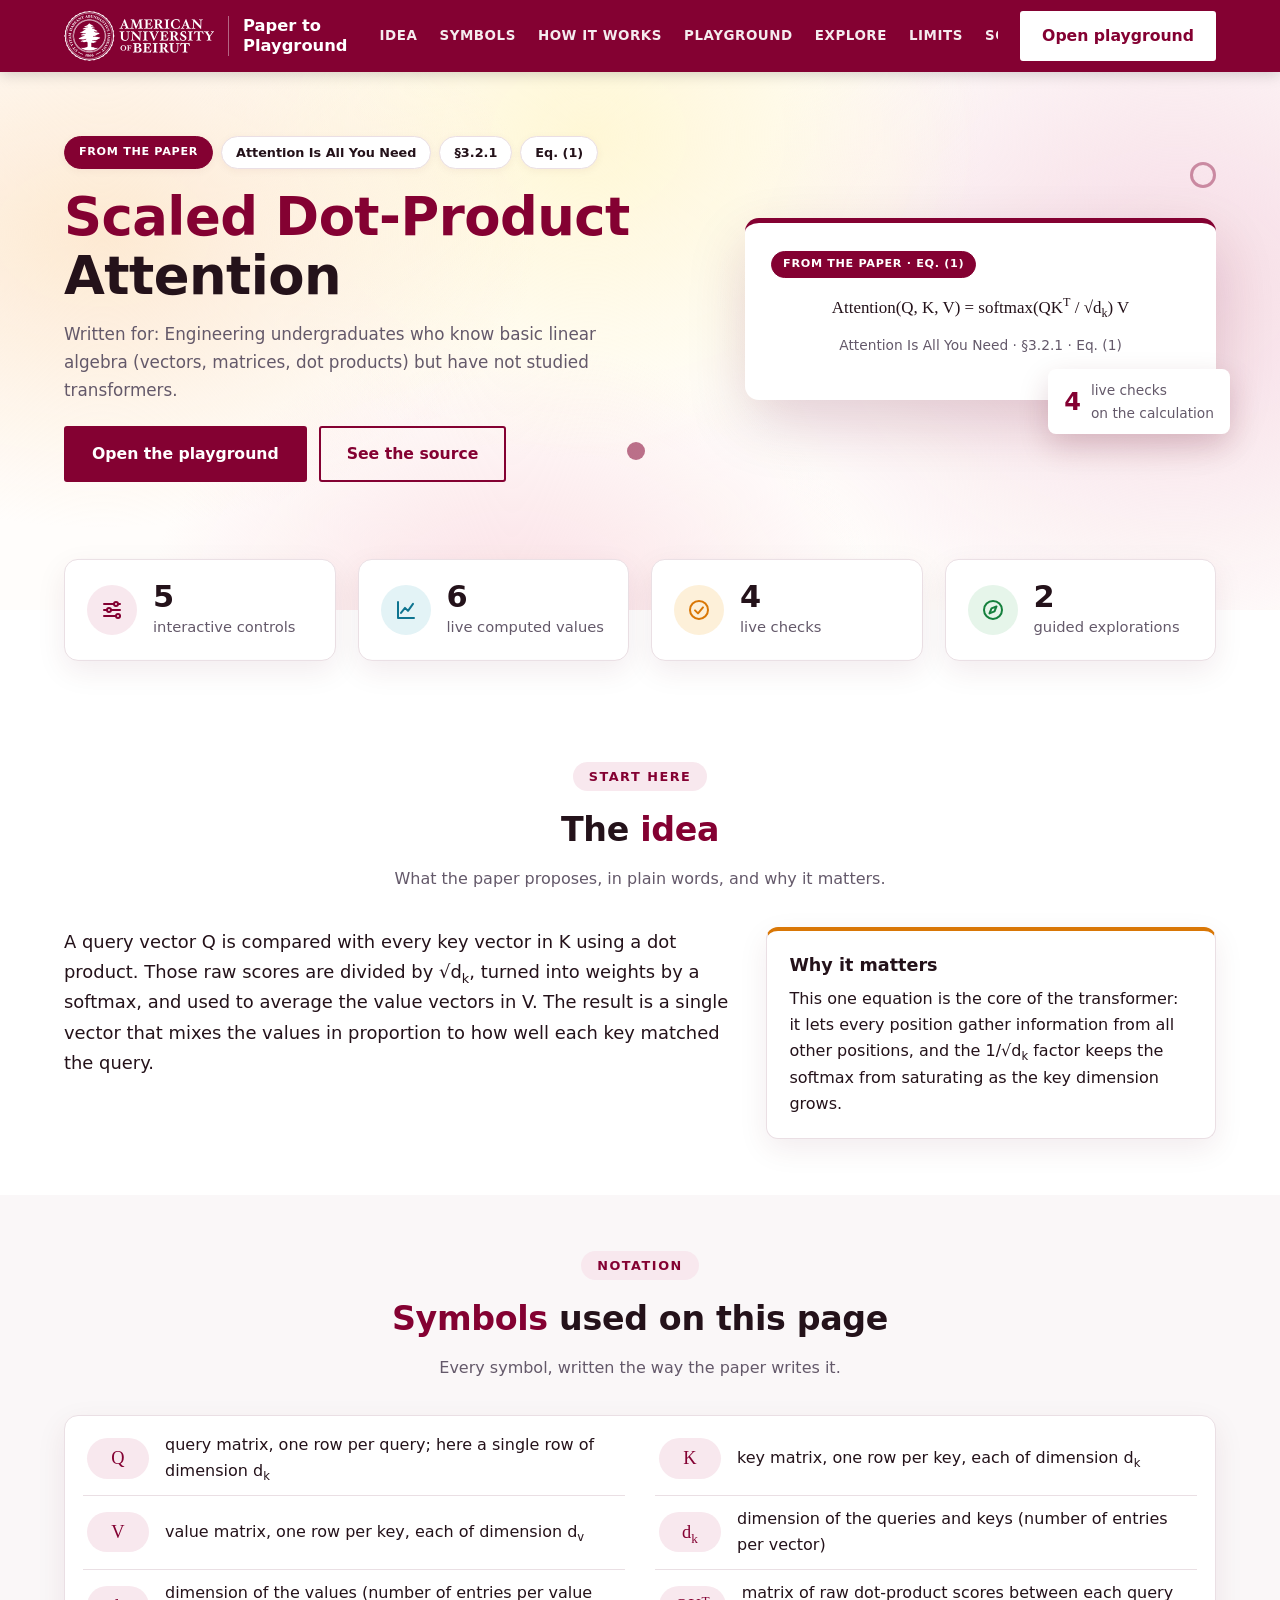
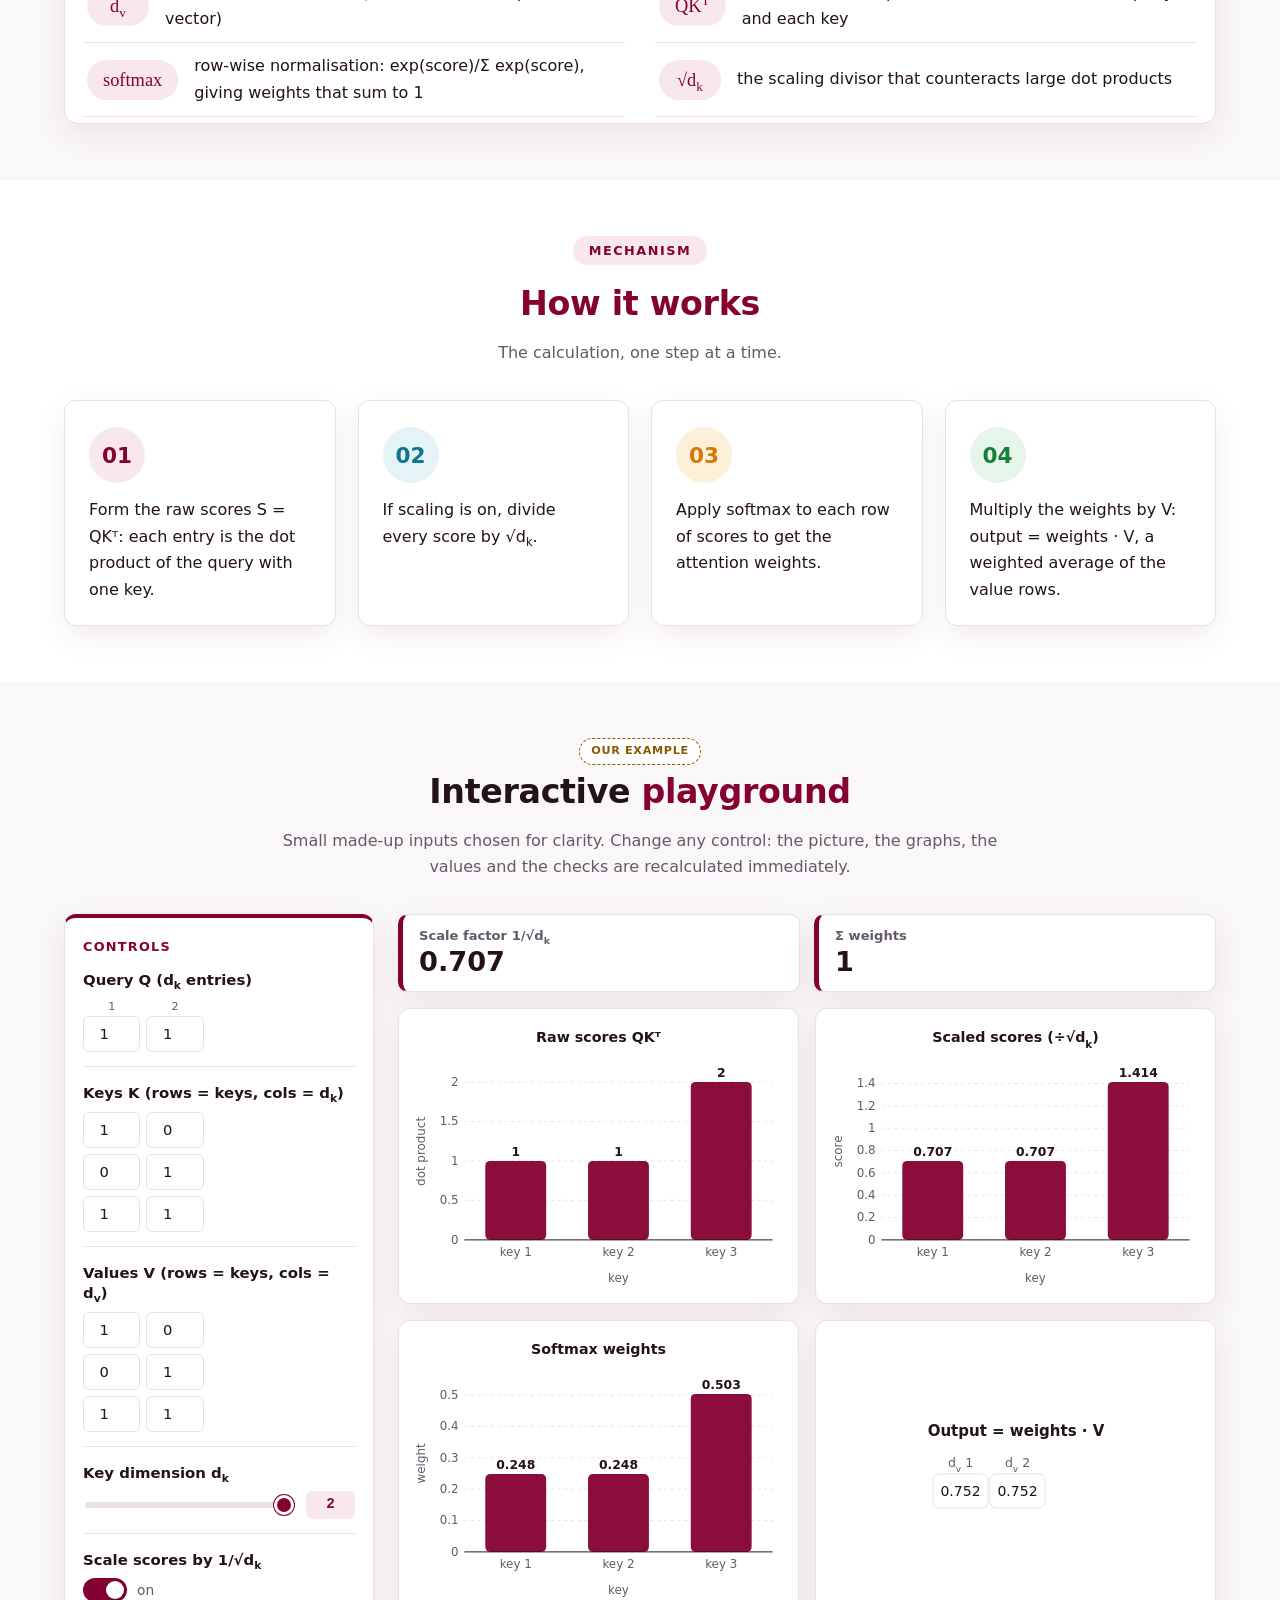
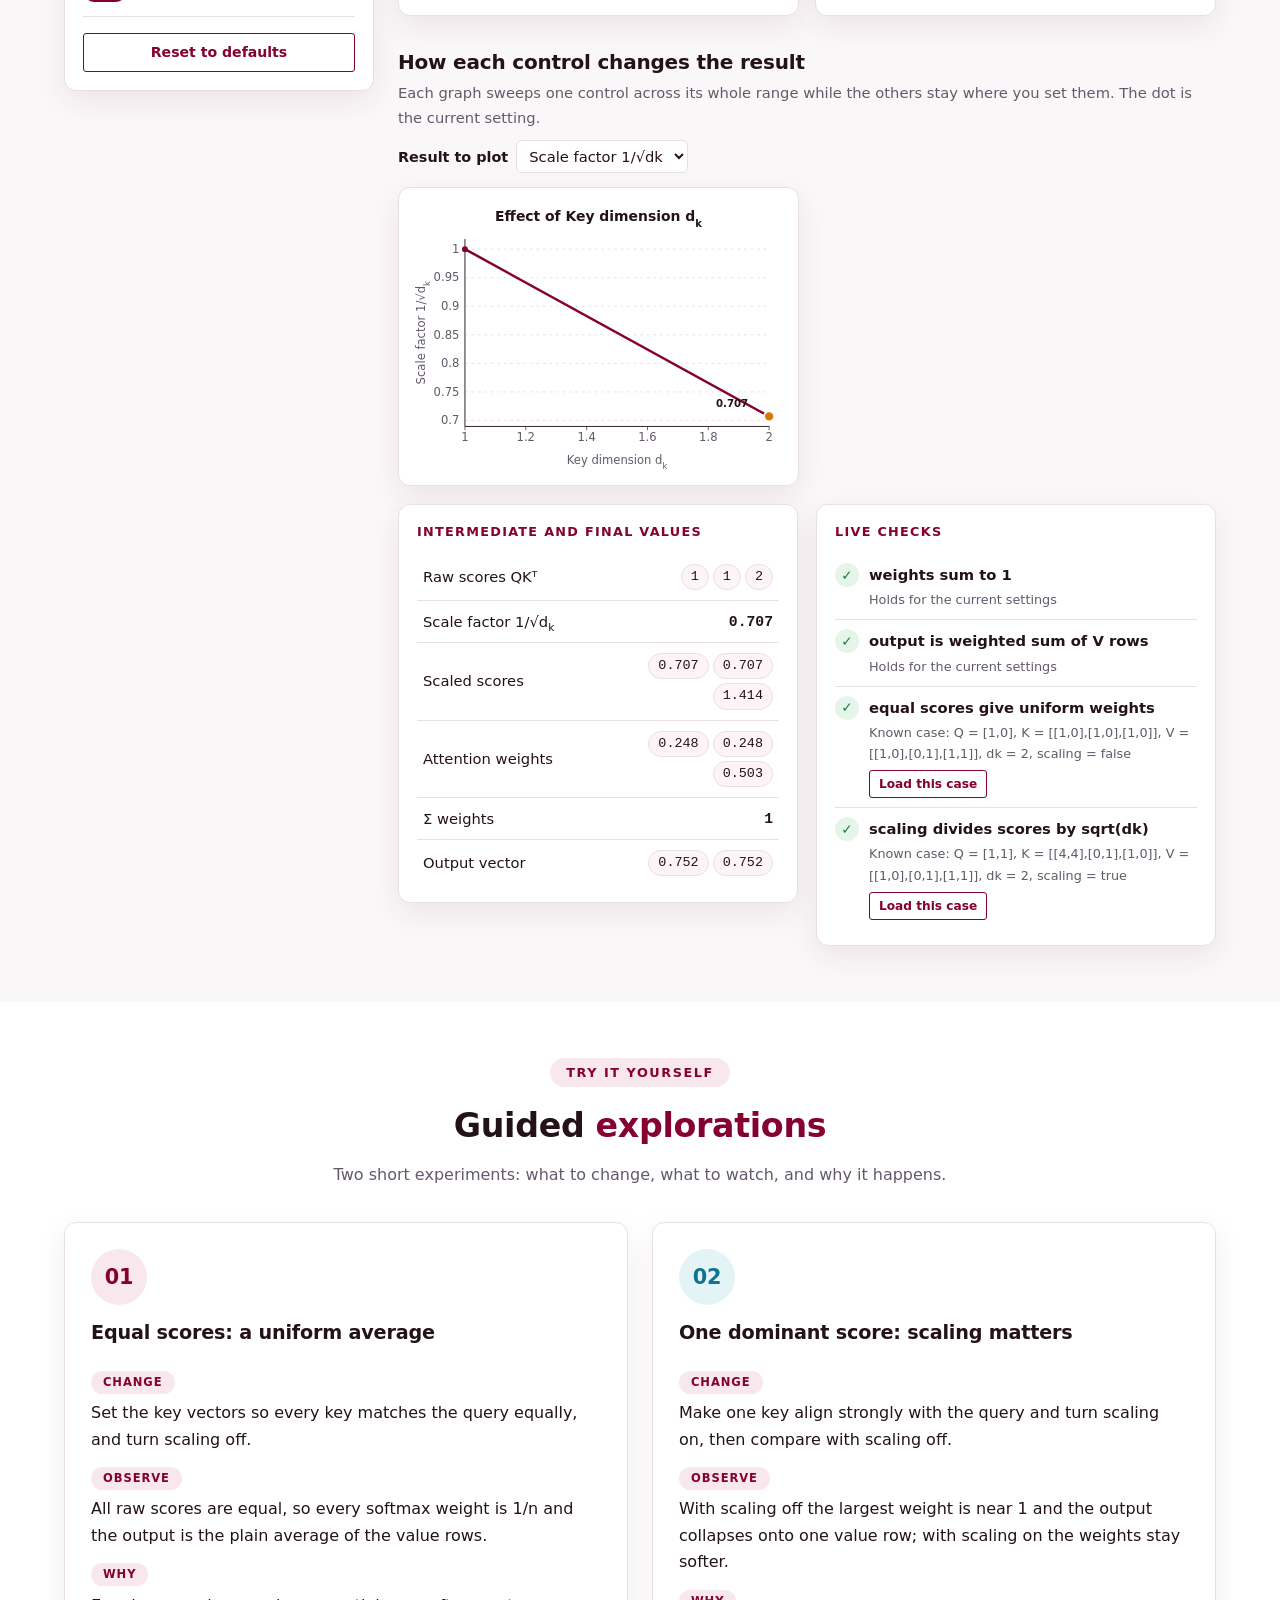
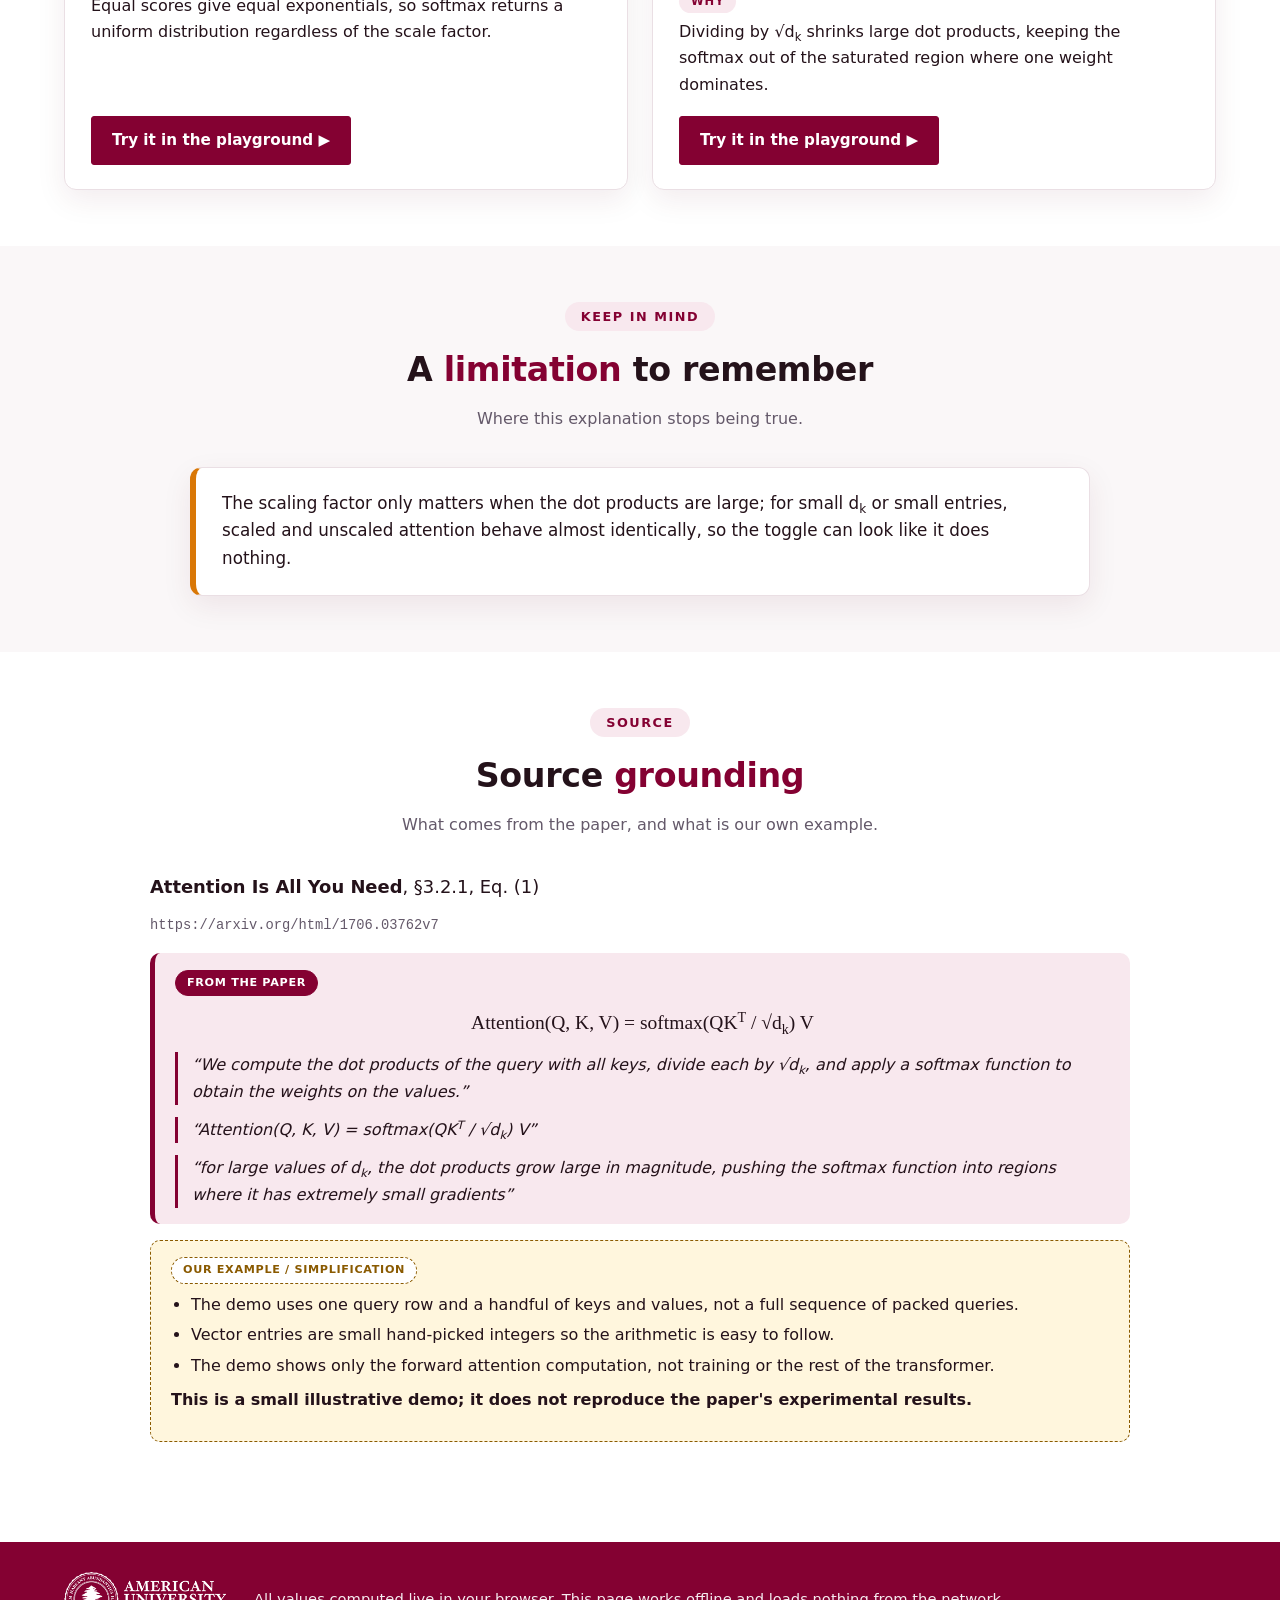
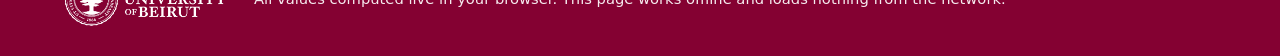
==== commit 02ba9864: "Keep failing invariants on the page as live checks; warning banner for settings the method does not " ====
--- a/examples/attention/out/index.html
+++ b/examples/attention/out/index.html
@@ -163,6 +163,9 @@
 .pg-cell > .pg-grid > .pg-cell { background: transparent; border: 0; padding: 0; box-shadow: none; }
 #pg-visual > .pg-svg { background: #fff; border: 1px solid var(--line); border-radius: 12px; padding: 14px; box-shadow: var(--shadow); }
 .pg-note { color: var(--muted); font-size: 0.88rem; margin: 6px 0; text-align: center; }
+.warn { color: var(--ours); background: var(--ours-bg); border: 1.5px solid var(--accent); border-left-width: 6px; border-radius: 8px; padding: 10px 14px; margin: 0 0 12px; font-weight: 600; }
+.checks .na .mark { color: var(--muted); background: var(--line); } .checks .na .nm { color: var(--muted); }
+.checks .no { background: var(--bad-bg); border-radius: 8px; padding-left: 8px; padding-right: 8px; }
 .err { color: var(--bad); background: var(--bad-bg); border: 1px solid var(--bad); border-radius: 8px; padding: 10px 14px; margin: 0 0 12px; font-size: 0.92rem; }
 
 .sub-head { display: flex; flex-wrap: wrap; align-items: center; justify-content: space-between; gap: 10px 18px; margin: 30px 0 14px; }
@@ -249,27 +252,27 @@
 <div class="actions"><a class="btn" href="#playground">Open the playground</a><a class="btn ghost" href="#grounding">See the source</a></div>
     </div>
     <div>
-<div class="hero-card"><span class="tag paper">From the paper · Eq. (1)</span><div class="formula long"><span class="eq">Attention(Q, K, V) = softmax(QK<sup>T</sup> / √d<sub>k</sub>) V</span></div><p class="muted small" style="margin:10px 0 0;text-align:center">Attention Is All You Need · §3.2.1 · Eq. (1)</p><div class="badge"><b>5</b> live checks<br>on the calculation</div></div>
+<div class="hero-card"><span class="tag paper">From the paper · Eq. (1)</span><div class="formula long"><span class="eq">Attention(Q, K, V) = softmax(QK<sup>T</sup> / √d<sub>k</sub>) V</span></div><p class="muted small" style="margin:10px 0 0;text-align:center">Attention Is All You Need · §3.2.1 · Eq. (1)</p><div class="badge"><b>4</b> live checks<br>on the calculation</div></div>
     </div>
   </div>
   <div class="wrap">
-<div class="stats"><div class="stat"><span class="ico"><svg width="24" height="24" viewBox="0 0 24 24" fill="none" stroke="currentColor" stroke-width="2" stroke-linecap="round"><path d="M4 6h10M18 6h2M4 12h3M11 12h9M4 18h12M20 18h0"/><circle cx="16" cy="6" r="2"/><circle cx="9" cy="12" r="2"/><circle cx="18" cy="18" r="2"/></svg></span><div><b>5</b><span>interactive controls</span></div></div><div class="stat"><span class="ico"><svg width="24" height="24" viewBox="0 0 24 24" fill="none" stroke="currentColor" stroke-width="2" stroke-linecap="round" stroke-linejoin="round"><path d="M4 20V4M4 20h16"/><path d="M7 15l4-5 3 3 5-7"/></svg></span><div><b>8</b><span>live computed values</span></div></div><div class="stat"><span class="ico"><svg width="24" height="24" viewBox="0 0 24 24" fill="none" stroke="currentColor" stroke-width="2" stroke-linecap="round" stroke-linejoin="round"><circle cx="12" cy="12" r="9"/><path d="M8 12.5l3 3 5-6"/></svg></span><div><b>5</b><span>live checks</span></div></div><div class="stat"><span class="ico"><svg width="24" height="24" viewBox="0 0 24 24" fill="none" stroke="currentColor" stroke-width="2" stroke-linecap="round" stroke-linejoin="round"><circle cx="12" cy="12" r="9"/><path d="M15.5 8.5l-2 5-5 2 2-5z"/></svg></span><div><b>2</b><span>guided explorations</span></div></div></div>
+<div class="stats"><div class="stat"><span class="ico"><svg width="24" height="24" viewBox="0 0 24 24" fill="none" stroke="currentColor" stroke-width="2" stroke-linecap="round"><path d="M4 6h10M18 6h2M4 12h3M11 12h9M4 18h12M20 18h0"/><circle cx="16" cy="6" r="2"/><circle cx="9" cy="12" r="2"/><circle cx="18" cy="18" r="2"/></svg></span><div><b>5</b><span>interactive controls</span></div></div><div class="stat"><span class="ico"><svg width="24" height="24" viewBox="0 0 24 24" fill="none" stroke="currentColor" stroke-width="2" stroke-linecap="round" stroke-linejoin="round"><path d="M4 20V4M4 20h16"/><path d="M7 15l4-5 3 3 5-7"/></svg></span><div><b>6</b><span>live computed values</span></div></div><div class="stat"><span class="ico"><svg width="24" height="24" viewBox="0 0 24 24" fill="none" stroke="currentColor" stroke-width="2" stroke-linecap="round" stroke-linejoin="round"><circle cx="12" cy="12" r="9"/><path d="M8 12.5l3 3 5-6"/></svg></span><div><b>4</b><span>live checks</span></div></div><div class="stat"><span class="ico"><svg width="24" height="24" viewBox="0 0 24 24" fill="none" stroke="currentColor" stroke-width="2" stroke-linecap="round" stroke-linejoin="round"><circle cx="12" cy="12" r="9"/><path d="M15.5 8.5l-2 5-5 2 2-5z"/></svg></span><div><b>2</b><span>guided explorations</span></div></div></div>
   </div>
 </header>
 <main>
 <section id="idea"><div class="wrap">
 <div class="sec-head"><span class="eyebrow">Start here</span><h2>The <span class="hl">idea</span></h2><p>What the paper proposes, in plain words, and why it matters.</p></div>
-<div class="idea-grid"><div><p class="lead">Attention lets one query look at several keys and pull out a weighted blend of the matching values. Each query is dotted with every key to give a raw score; a softmax turns those scores into weights that sum to 1; the output is the weighted average of the value rows. Dividing the scores by √d<sub>k</sub> keeps them from growing too large as the key dimension d<sub>k</sub> grows.</p></div><p class="why"><b>Why it matters</b>This single equation is the core operation of the transformer. Understanding how scores become weights, and why the 1/√d<sub>k</sub> factor matters, explains both the speed and the training stability of the architecture.</p></div>
+<div class="idea-grid"><div><p class="lead">A query vector Q is compared with every key vector in K using a dot product. Those raw scores are divided by √d<sub>k</sub>, turned into weights by a softmax, and used to average the value vectors in V. The result is a single vector that mixes the values in proportion to how well each key matched the query.</p></div><p class="why"><b>Why it matters</b>This one equation is the core of the transformer: it lets every position gather information from all other positions, and the 1/√d<sub>k</sub> factor keeps the softmax from saturating as the key dimension grows.</p></div>
 </div></section>
 
 <section id="symbols" class="band"><div class="wrap">
 <div class="sec-head"><span class="eyebrow">Notation</span><h2><span class="hl">Symbols</span> used on this page</h2><p>Every symbol, written the way the paper writes it.</p></div>
-<table><thead><tr><th>Symbol</th><th>Meaning</th></tr></thead><tbody><tr><td class="sym"><span>Q</span></td><td>matrix of queries, one row per query, each of dimension d<sub>k</sub></td></tr><tr><td class="sym"><span>K</span></td><td>matrix of keys, one row per key, each of dimension d<sub>k</sub></td></tr><tr><td class="sym"><span>V</span></td><td>matrix of values, one row per key, each of dimension d<sub>v</sub></td></tr><tr><td class="sym"><span>d<sub>k</sub></span></td><td>dimension of the queries and keys (length of each row of Q and K)</td></tr><tr><td class="sym"><span>d<sub>v</sub></span></td><td>dimension of the values (length of each row of V)</td></tr><tr><td class="sym"><span>QK<sup>T</sup></span></td><td>matrix of raw dot-product scores, one row per query, one column per key</td></tr><tr><td class="sym"><span>√d<sub>k</sub></span></td><td>square root of the key dimension, the scaling divisor</td></tr><tr><td class="sym"><span>softmax</span></td><td>normalises each score row into non-negative weights that sum to 1</td></tr></tbody></table>
+<table><thead><tr><th>Symbol</th><th>Meaning</th></tr></thead><tbody><tr><td class="sym"><span>Q</span></td><td>query matrix, one row per query; here a single row of dimension d<sub>k</sub></td></tr><tr><td class="sym"><span>K</span></td><td>key matrix, one row per key, each of dimension d<sub>k</sub></td></tr><tr><td class="sym"><span>V</span></td><td>value matrix, one row per key, each of dimension d<sub>v</sub></td></tr><tr><td class="sym"><span>d<sub>k</sub></span></td><td>dimension of the queries and keys (number of entries per vector)</td></tr><tr><td class="sym"><span>d<sub>v</sub></span></td><td>dimension of the values (number of entries per value vector)</td></tr><tr><td class="sym"><span>QK<sup>T</sup></span></td><td>matrix of raw dot-product scores between each query and each key</td></tr><tr><td class="sym"><span>softmax</span></td><td>row-wise normalisation: exp(score)/Σ exp(score), giving weights that sum to 1</td></tr><tr><td class="sym"><span>√d<sub>k</sub></span></td><td>the scaling divisor that counteracts large dot products</td></tr></tbody></table>
 </div></section>
 
 <section id="how"><div class="wrap">
 <div class="sec-head"><span class="eyebrow">Mechanism</span><h2><span class="hl">How it works</span></h2><p>The calculation, one step at a time.</p></div>
-<ol class="steps"><li>Dot each query row with every key row to get a row of raw scores.</li><li>Divide every score by √d<sub>k</sub> (or skip this if scaling is off).</li><li>Apply softmax across the row so the weights are positive and sum to 1.</li><li>Multiply the weight row by V to get the output: a weighted sum of the value rows.</li></ol>
+<ol class="steps"><li>Form the raw scores S = QKᵀ: each entry is the dot product of the query with one key.</li><li>If scaling is on, divide every score by √d<sub>k</sub>.</li><li>Apply softmax to each row of scores to get the attention weights.</li><li>Multiply the weights by V: output = weights · V, a weighted average of the value rows.</li></ol>
 </div></section>
 
 <section id="playground" class="band"><div class="wrap">
@@ -282,6 +285,7 @@
   </aside>
   <div class="stage">
     <div id="pg-error" class="err" hidden></div>
+    <div id="pg-warn" class="warn" role="status" hidden></div>
     <div id="pg-tiles" class="tiles"></div>
     <div id="pg-visual"></div>
     <div id="pg-sweep-wrap" hidden>
@@ -308,27 +312,27 @@
 
 <section id="explore"><div class="wrap">
 <div class="sec-head"><span class="eyebrow">Try it yourself</span><h2>Guided <span class="hl">explorations</span></h2><p>Two short experiments: what to change, what to watch, and why it happens.</p></div>
-<div class="cards"><div class="card"><h3><small>Exploration 1</small>Equal scores: a uniform blend</h3><dl><dt>Change</dt><dd>set the scaling toggle to on and make the query and all keys identical, e.g. Q = [1, 0, 0, 0], K = [[1, 0, 0, 0], [1, 0, 0, 0]]</dd><dt>Observe</dt><dd>Every raw score is equal, so the softmax weights are all 0.5 and the output is the plain average of the two value rows.</dd><dt>Why</dt><dd>Equal dot products give equal exponentials, so softmax divides 1 by the number of keys; the output is the mean of V.</dd></dl><p style="margin:0"><button type="button" class="try" data-set="{&quot;scaling&quot;: true, &quot;dk&quot;: 2, &quot;Q&quot;: [1, 0, 0, 0], &quot;K&quot;: [[1, 0, 0, 0], [1, 0, 0, 0]], &quot;V&quot;: [[1, 0], [0, 1]]}">Try it in the playground &#9654;</button></p></div><div class="card"><h3><small>Exploration 2</small>One dominant score: a sharp pick</h3><dl><dt>Change</dt><dd>set the scaling toggle to off and make the first key align strongly with the query, e.g. Q = [3, 0, 0, 0], K = [[3, 0, 0, 0], [0, 3, 0, 0]]</dd><dt>Observe</dt><dd>The first score is 9 and the second is 0; without scaling the softmax weight on the first key is near 1, so the output is almost exactly the first value row. Turn scaling on and the weights soften.</dd><dt>Why</dt><dd>Large scores push softmax into a saturated region where one weight dominates and the gradient is tiny; dividing by √d<sub>k</sub> shrinks the scores and flattens the weights.</dd></dl><p style="margin:0"><button type="button" class="try" data-set="{&quot;scaling&quot;: false, &quot;dk&quot;: 2, &quot;Q&quot;: [3, 0, 0, 0], &quot;K&quot;: [[3, 0, 0, 0], [0, 3, 0, 0]], &quot;V&quot;: [[1, 0], [0, 1]]}">Try it in the playground &#9654;</button></p></div></div>
+<div class="cards"><div class="card"><h3><small>Exploration 1</small>Equal scores: a uniform average</h3><dl><dt>Change</dt><dd>Set the key vectors so every key matches the query equally, and turn scaling off.</dd><dt>Observe</dt><dd>All raw scores are equal, so every softmax weight is 1/n and the output is the plain average of the value rows.</dd><dt>Why</dt><dd>Equal scores give equal exponentials, so softmax returns a uniform distribution regardless of the scale factor.</dd></dl><p style="margin:0"><button type="button" class="try" data-set="{&quot;K&quot;: [[1, 0], [1, 0], [1, 0]], &quot;Q&quot;: [1, 0], &quot;V&quot;: [[1, 0], [0, 1], [1, 1]], &quot;scaling&quot;: false}">Try it in the playground &#9654;</button></p></div><div class="card"><h3><small>Exploration 2</small>One dominant score: scaling matters</h3><dl><dt>Change</dt><dd>Make one key align strongly with the query and turn scaling on, then compare with scaling off.</dd><dt>Observe</dt><dd>With scaling off the largest weight is near 1 and the output collapses onto one value row; with scaling on the weights stay softer.</dd><dt>Why</dt><dd>Dividing by √d<sub>k</sub> shrinks large dot products, keeping the softmax out of the saturated region where one weight dominates.</dd></dl><p style="margin:0"><button type="button" class="try" data-set="{&quot;K&quot;: [[4, 4], [0, 1], [1, 0]], &quot;Q&quot;: [1, 1], &quot;V&quot;: [[1, 0], [0, 1], [1, 1]], &quot;scaling&quot;: true}">Try it in the playground &#9654;</button></p></div></div>
 </div></section>
 
 <section id="limitation" class="band"><div class="wrap">
 <div class="sec-head"><span class="eyebrow">Keep in mind</span><h2>A <span class="hl">limitation</span> to remember</h2><p>Where this explanation stops being true.</p></div>
 <div class="limit-box">
-<p>The excerpt only describes the attention function itself; it says nothing about how Q, K and V are produced, how many heads are used, or how the output is projected. The demo also uses one query at a time, whereas the paper packs a whole set of queries into Q.</p>
+<p>The scaling factor only matters when the dot products are large; for small d<sub>k</sub> or small entries, scaled and unscaled attention behave almost identically, so the toggle can look like it does nothing.</p>
 </div>
 </div></section>
 
 <section id="grounding"><div class="wrap">
 <div class="sec-head"><span class="eyebrow">Source</span><h2>Source <span class="hl">grounding</span></h2><p>What comes from the paper, and what is our own example.</p></div>
 <div class="ground">
-<p class="lead"><b>Attention Is All You Need</b>, §3.2.1, Eq. (1)</p><p class="muted small mono">https://arxiv.org/html/1706.03762v7</p><div class="from-paper"><span class="tag paper">From the paper</span><div class="formula long"><span class="eq">Attention(Q, K, V) = softmax(QK<sup>T</sup> / √d<sub>k</sub>) V</span></div><blockquote>“We compute the dot products of the query with all keys, divide each by √d<sub>k</sub>, and apply a softmax function to obtain the weights on the values.”</blockquote><blockquote>“Attention(Q, K, V) = softmax(QK<sup>T</sup> / √d<sub>k</sub>) V”</blockquote><blockquote>“To counteract this effect, we scale the dot products by 1/√d<sub>k</sub>.”</blockquote></div><div class="from-ours"><span class="tag ours">Our example / simplification</span><ul class="plain"><li>The demo uses one query row and two keys with tiny integer entries, not the paper's full batched matrices.</li><li>The scaling toggle is an invention of this page: the paper always divides by √d<sub>k</sub>, and the toggle exists only to show what happens without it.</li><li>The value dimension d<sub>v</sub> is fixed at 2 and the key dimension d<sub>k</sub> is a small slider, far below the paper's d<sub>k</sub> = 64.</li><li>Softmax is computed with the standard max-subtraction trick for numerical safety, which the excerpt does not mention.</li></ul><p style="margin-top:8px"><b>This is a small illustrative demo; it does not reproduce the paper's experimental results.</b></p></div>
+<p class="lead"><b>Attention Is All You Need</b>, §3.2.1, Eq. (1)</p><p class="muted small mono">https://arxiv.org/html/1706.03762v7</p><div class="from-paper"><span class="tag paper">From the paper</span><div class="formula long"><span class="eq">Attention(Q, K, V) = softmax(QK<sup>T</sup> / √d<sub>k</sub>) V</span></div><blockquote>“We compute the dot products of the query with all keys, divide each by √d<sub>k</sub>, and apply a softmax function to obtain the weights on the values.”</blockquote><blockquote>“Attention(Q, K, V) = softmax(QK<sup>T</sup> / √d<sub>k</sub>) V”</blockquote><blockquote>“for large values of d<sub>k</sub>, the dot products grow large in magnitude, pushing the softmax function into regions where it has extremely small gradients”</blockquote></div><div class="from-ours"><span class="tag ours">Our example / simplification</span><ul class="plain"><li>The demo uses one query row and a handful of keys and values, not a full sequence of packed queries.</li><li>Vector entries are small hand-picked integers so the arithmetic is easy to follow.</li><li>The demo shows only the forward attention computation, not training or the rest of the transformer.</li></ul><p style="margin-top:8px"><b>This is a small illustrative demo; it does not reproduce the paper's experimental results.</b></p></div>
 </div>
 </div></section>
 </main>
 <footer><div class="wrap"><img src="[data-uri]" alt="American University of Beirut">
 <p>All values computed live in your browser. This page works offline and loads nothing from the network.</p></div></footer>
 
-<script type="application/json" id="pg-data">{"controls": [{"id": "scaling", "type": "toggle", "label": "Divide scores by √d\u003csub>k\u003c/sub>", "default": true}, {"id": "dk", "type": "slider", "label": "Key dimension d\u003csub>k\u003c/sub>", "default": 2, "min": 1, "max": 4, "step": 1}, {"id": "Q", "type": "vector", "label": "Query q (length d\u003csub>k\u003c/sub>)", "default": [1, 1, 0, 0], "length": 4, "lengthFrom": "dk", "min": -3, "max": 3, "step": 1}, {"id": "K", "type": "matrix", "label": "Keys K (2 rows, length d\u003csub>k\u003c/sub>)", "default": [[1, 0, 0, 0], [0, 1, 0, 0]], "rows": 2, "cols": 4, "min": -3, "max": 3, "step": 1}, {"id": "V", "type": "matrix", "label": "Values V (2 rows, length 2)", "default": [[1, 0], [0, 1]], "rows": 2, "cols": 2, "min": -3, "max": 3, "step": 1}], "readouts": [{"key": "rawScores", "label": "Raw dot products q·k", "digits": 3, "unit": ""}, {"key": "scale", "label": "Scaling factor 1/√d\u003csub>k\u003c/sub>", "digits": 3, "unit": ""}, {"key": "scores", "label": "Scaled scores", "digits": 3, "unit": ""}, {"key": "weights", "label": "Softmax weights", "digits": 3, "unit": ""}, {"key": "weightSum", "label": "Sum of weights", "digits": 3, "unit": ""}, {"key": "maxWeight", "label": "Largest weight", "digits": 3, "unit": ""}, {"key": "entropy", "label": "Weight entropy", "digits": 3, "unit": "bits"}, {"key": "output", "label": "Output (weighted sum of V)", "digits": 3, "unit": ""}], "tests": [{"name": "weights always sum to one", "params": {}, "expect": "Math.abs(H.sum(out.weights) - 1) \u003c 1e-9"}, {"name": "output equals weighted sum of V rows", "params": {}, "expect": "out.output.every((val, c) => Math.abs(val - out.V.reduce((a, row, i) => a + out.weights[i] * row[c], 0)) \u003c 1e-9)"}, {"name": "scaling divides scores by sqrt(d\u003csub>k\u003c/sub>)", "params": {"scaling": true, "dk": 4, "Q": [1, 1, 1, 1], "K": [[1, 1, 1, 1], [1, 1, 1, 1]], "V": [[1, 0], [0, 1]]}, "expect": "Math.abs(out.rawScores[0] - 4) \u003c 1e-9 && Math.abs(out.scores[0] - 2) \u003c 1e-9"}, {"name": "equal scores give uniform weights", "params": {"scaling": true, "dk": 2, "Q": [1, 0, 0, 0], "K": [[1, 0, 0, 0], [1, 0, 0, 0]], "V": [[1, 0], [0, 1]]}, "expect": "Math.abs(out.weights[0] - 0.5) \u003c 1e-9 && Math.abs(out.weights[1] - 0.5) \u003c 1e-9 && Math.abs(out.output[0] - 0.5) \u003c 1e-9"}, {"name": "unscaled dominant score saturates softmax", "params": {"scaling": false, "dk": 2, "Q": [3, 0, 0, 0], "K": [[3, 0, 0, 0], [0, 3, 0, 0]], "V": [[1, 0], [0, 1]]}, "expect": "out.weights[0] > 0.999 && out.output[0] > 0.999"}]}</script>
+<script type="application/json" id="pg-data">{"controls": [{"id": "Q", "type": "vector", "label": "Query Q (d\u003csub>k\u003c/sub> entries)", "default": [1, 1], "length": 2, "lengthFrom": "dk", "min": -4, "max": 4, "step": 1}, {"id": "K", "type": "matrix", "label": "Keys K (rows = keys, cols = d\u003csub>k\u003c/sub>)", "default": [[1, 0], [0, 1], [1, 1]], "rows": 3, "cols": 2, "colsFrom": "dk", "min": -4, "max": 4, "step": 1}, {"id": "V", "type": "matrix", "label": "Values V (rows = keys, cols = d\u003csub>v\u003c/sub>)", "default": [[1, 0], [0, 1], [1, 1]], "rows": 3, "cols": 2, "min": -4, "max": 4, "step": 1}, {"id": "dk", "type": "slider", "label": "Key dimension d\u003csub>k\u003c/sub>", "default": 2, "min": 1, "max": 2, "step": 1}, {"id": "scaling", "type": "toggle", "label": "Scale scores by 1/√d\u003csub>k\u003c/sub>", "default": true}], "readouts": [{"key": "raw", "label": "Raw scores QKᵀ", "digits": 3, "unit": ""}, {"key": "scale", "label": "Scale factor 1/√d\u003csub>k\u003c/sub>", "digits": 3, "unit": ""}, {"key": "scaled", "label": "Scaled scores", "digits": 3, "unit": ""}, {"key": "weights", "label": "Attention weights", "digits": 3, "unit": ""}, {"key": "weightSum", "label": "Σ weights", "digits": 3, "unit": ""}, {"key": "output", "label": "Output vector", "digits": 3, "unit": ""}], "tests": [{"name": "weights sum to 1", "params": {}, "expect": "Math.abs(H.sum(out.weights)-1)\u003c1e-9"}, {"name": "output is weighted sum of V rows", "params": {}, "expect": "out.output.every((o,j)=>Math.abs(o-out.weightedRows.reduce((a,r)=>a+r[j],0))\u003c1e-9)"}, {"name": "equal scores give uniform weights", "params": {"Q": [1, 0], "K": [[1, 0], [1, 0], [1, 0]], "V": [[1, 0], [0, 1], [1, 1]], "dk": 2, "scaling": false}, "expect": "out.weights.every(w=>Math.abs(w-1/3)\u003c1e-9)"}, {"name": "scaling divides scores by sqrt(dk)", "params": {"Q": [1, 1], "K": [[4, 4], [0, 1], [1, 0]], "V": [[1, 0], [0, 1], [1, 1]], "dk": 2, "scaling": true}, "expect": "Math.abs(out.scaled[0]-out.raw[0]/Math.sqrt(2))\u003c1e-9"}]}</script>
 <script>
 /* Paper to Playground helper library.
    H  : pure drawing + math helpers available to generated compute()/render() code.
@@ -761,108 +765,61 @@
 <script>
 function compute(p) {
   const dk = Math.max(1, Math.round(p.dk));
-  const q = p.Q.slice(0, dk);
+  const Q = p.Q.slice(0, dk);
   const K = p.K.map(row => row.slice(0, dk));
-  const V = p.V.map(row => row.slice(0, 2));
-  const nKeys = K.length;
+  const V = p.V.map(row => row.slice());
+  const n = K.length;
+  const dv = V.length > 0 ? V[0].length : 0;
+  const raw = [];
+  for (let i = 0; i < n; i++) {
+    let s = 0;
+    for (let j = 0; j < dk; j++) s += Q[j] * K[i][j];
+    raw.push(s);
+  }
   const scale = p.scaling ? 1 / Math.sqrt(dk) : 1;
-  const rawScores = K.map(row => {
-    let s = 0;
-    for (let j = 0; j < dk; j++) s += q[j] * row[j];
-    return s;
-  });
-  const scores = rawScores.map(s => s * scale);
-  const maxScore = scores.length ? Math.max(...scores) : 0;
-  const exps = scores.map(s => Math.exp(s - maxScore));
-  const sumExp = exps.reduce((a, b) => a + b, 0);
-  const weights = sumExp > 0 ? exps.map(e => e / sumExp) : exps.map(() => 1 / Math.max(1, nKeys));
-  const dv = V.length ? V[0].length : 0;
+  const scaled = raw.map(s => s * scale);
+  const weights = H.softmax(scaled);
   const output = [];
-  for (let c = 0; c < dv; c++) {
+  for (let j = 0; j < dv; j++) {
     let acc = 0;
-    for (let i = 0; i < nKeys; i++) acc += weights[i] * V[i][c];
+    for (let i = 0; i < n; i++) acc += weights[i] * V[i][j];
     output.push(acc);
   }
-  const weightSum = weights.reduce((a, b) => a + b, 0);
-  const maxWeight = weights.length ? Math.max(...weights) : 0;
-  const entropy = -weights.reduce((a, w) => a + (w > 0 ? w * Math.log2(w) : 0), 0);
-  return {
-    dk: dk,
-    scale: scale,
-    rawScores: rawScores,
-    scores: scores,
-    exps: exps,
-    sumExp: sumExp,
-    weights: weights,
-    weightSum: weightSum,
-    maxWeight: maxWeight,
-    entropy: entropy,
-    output: output,
-    V: V,
-    nKeys: nKeys
-  };
+  const weightedRows = V.map((row, i) => row.map(v => weights[i] * v));
+  const weightSum = H.sum(weights);
+  return { dk, dv, n, raw, scale, scaled, weights, output, weightedRows, weightSum };
 }
 function render(p, out) {
   const panels = [];
-
-  const scoreLabels = out.rawScores.map((_, i) => "key " + (i + 1));
   panels.push(H.bars({
-    labels: scoreLabels,
-    values: out.scores,
-    title: "Scaled scores q·k / √d_k (scale = " + H.fmt(out.scale, 3) + ")",
+    labels: out.raw.map((_, i) => "key " + (i + 1)),
+    values: out.raw,
+    title: "Raw scores QKᵀ",
+    yLabel: "dot product",
+    xLabel: "key",
+    digits: 3
+  }));
+  panels.push(H.bars({
+    labels: out.scaled.map((_, i) => "key " + (i + 1)),
+    values: out.scaled,
+    title: p.scaling ? "Scaled scores (÷√d_k)" : "Scores (unscaled)",
     yLabel: "score",
     xLabel: "key",
     digits: 3
   }));
-
   panels.push(H.bars({
-    labels: scoreLabels,
+    labels: out.weights.map((_, i) => "key " + (i + 1)),
     values: out.weights,
-    title: "Softmax weights (sum = " + H.fmt(out.weightSum, 3) + ")",
+    title: "Softmax weights",
     yLabel: "weight",
     xLabel: "key",
-    digits: 3,
-    max: 1
-  }));
-
-  const vLabels = out.V.map((_, i) => "v" + (i + 1));
-  const rows = [];
-  for (let c = 0; c < out.output.length; c++) {
-    const row = [out.output[c]];
-    for (let i = 0; i < out.V.length; i++) row.push(out.weights[i] * out.V[i][c]);
-    rows.push(row);
-  }
-  const contribCols = ["output", ...out.V.map((_, i) => "w" + (i + 1) + "·v" + (i + 1))];
-  panels.push(H.matrixTable(rows, {
-    title: "Output = weighted sum of value rows",
-    rowLabels: out.output.map((_, c) => "dim " + (c + 1)),
-    colLabels: contribCols,
     digits: 3
   }));
-
-  const w = 320, h = 200;
-  const padL = 46, padR = 14, padT = 34, padB = 40;
-  const n = out.weights.length;
-  const bw = n > 0 ? (w - padL - padR) / n : 0;
-  let inner = "";
-  inner += H.text(w / 2, 18, "Weighted blend of V rows", { size: 13, anchor: "middle", bold: true });
-  const maxAbs = Math.max(1e-9, ...out.V.map(r => Math.max(...r.map(Math.abs))), ...out.output.map(Math.abs));
-  for (let i = 0; i < n; i++) {
-    const x = padL + i * bw + bw * 0.15;
-    const bwid = bw * 0.7;
-    const yTop = padT;
-    const yBot = h - padB;
-    inner += H.rect(x, yTop, bwid, yBot - yTop, { fill: "muted", opacity: 0.12, stroke: "muted", rx: 4 });
-    const frac = out.weights[i];
-    const barH = (yBot - yTop) * frac;
-    inner += H.rect(x, yBot - barH, bwid, barH, { fill: i === H.argmax(out.weights) ? "accent" : 0, opacity: 0.85, rx: 4 });
-    inner += H.text(x + bwid / 2, yBot - barH - 6, H.fmt(frac, 3), { size: 11, anchor: "middle" });
-    inner += H.text(x + bwid / 2, yBot + 16, "v" + (i + 1), { size: 11, anchor: "middle" });
-  }
-  inner += H.line(padL, h - padB, w - padR, h - padB, { color: "fg", width: 1 });
-  inner += H.text(padL, h - 8, "value row (bar height = its weight)", { size: 10, anchor: "start", color: "muted" });
-  panels.push(H.svg(w, h, inner));
-
+  panels.push(H.vectorTable(out.output, {
+    title: "Output = weights · V",
+    labels: out.output.map((_, j) => "d_v " + (j + 1)),
+    digits: 3
+  }));
   return H.grid(2, panels);
 }
 </script>
@@ -1016,6 +973,8 @@
       } catch (e2) { $('pg-visual').innerHTML = ''; msg = 'Drawing error: ' + (e2 && e2.message || e2); }
     }
     $('pg-error').hidden = !msg; $('pg-error').textContent = msg;
+    var warn = out && typeof out.warning === 'string' ? out.warning.trim() : '';
+    $('pg-warn').hidden = !warn; $('pg-warn').textContent = warn ? 'These settings are outside what the method allows: ' + warn : '';
     readouts.forEach(function (r, i) { rows[i].innerHTML = out ? show(PG.get(out, r.key), r) : '–'; });
     tiles.forEach(function (t) {
       var r = readouts[t.i];
@@ -1042,7 +1001,8 @@
         if (t.params && Object.keys(t.params).length) {
           var q = PG.params(controls, PG.merge(controls, PG.defaults(controls), t.params).raw);
           ok = PG.expect(t.expect, compute(q), q).pass;
-        } else ok = !!out && PG.expect(t.expect, out, p).pass;
+        } else if (warn) { checkItems[i].className = 'na'; checkItems[i].firstChild.textContent = '–'; return; }
+        else ok = !!out && PG.expect(t.expect, out, p).pass;
       } catch (e3) { ok = false; }
       checkItems[i].className = ok ? 'ok' : 'no';
       checkItems[i].firstChild.textContent = ok ? '✓' : '✗';
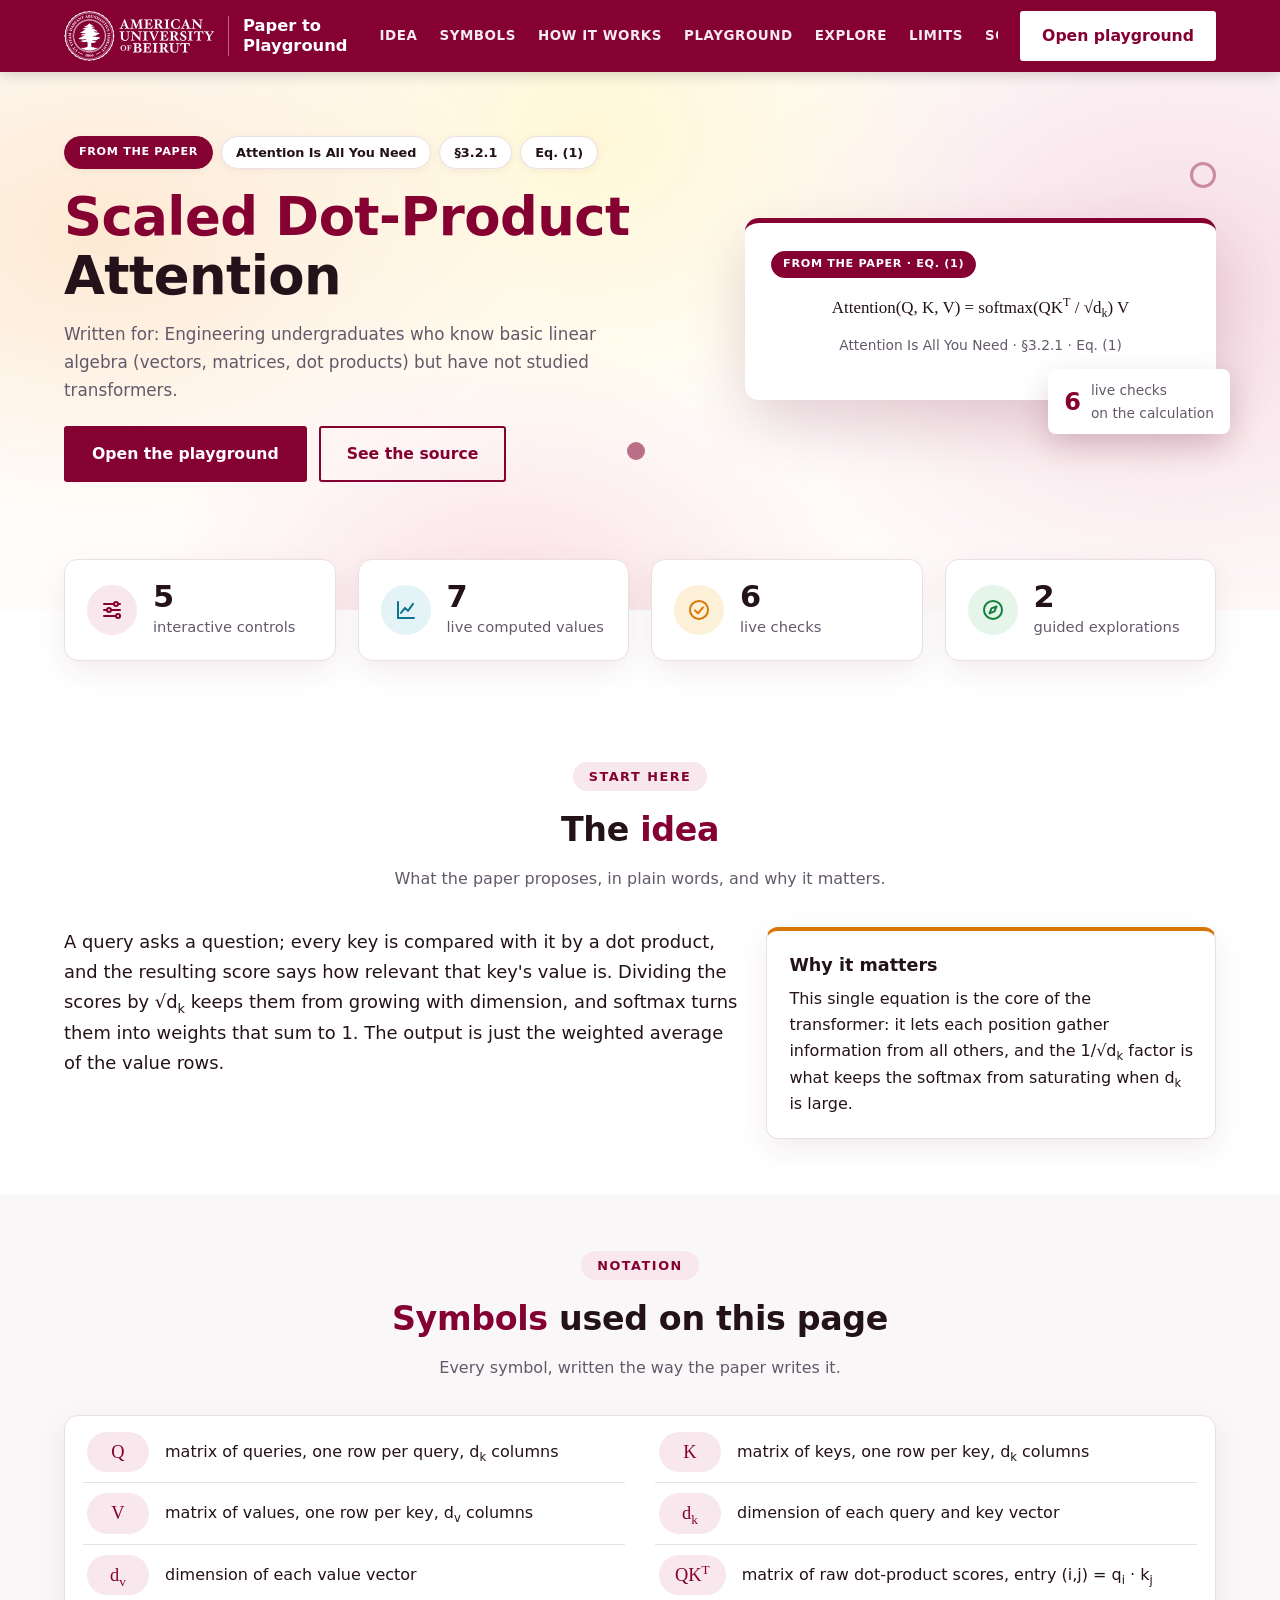
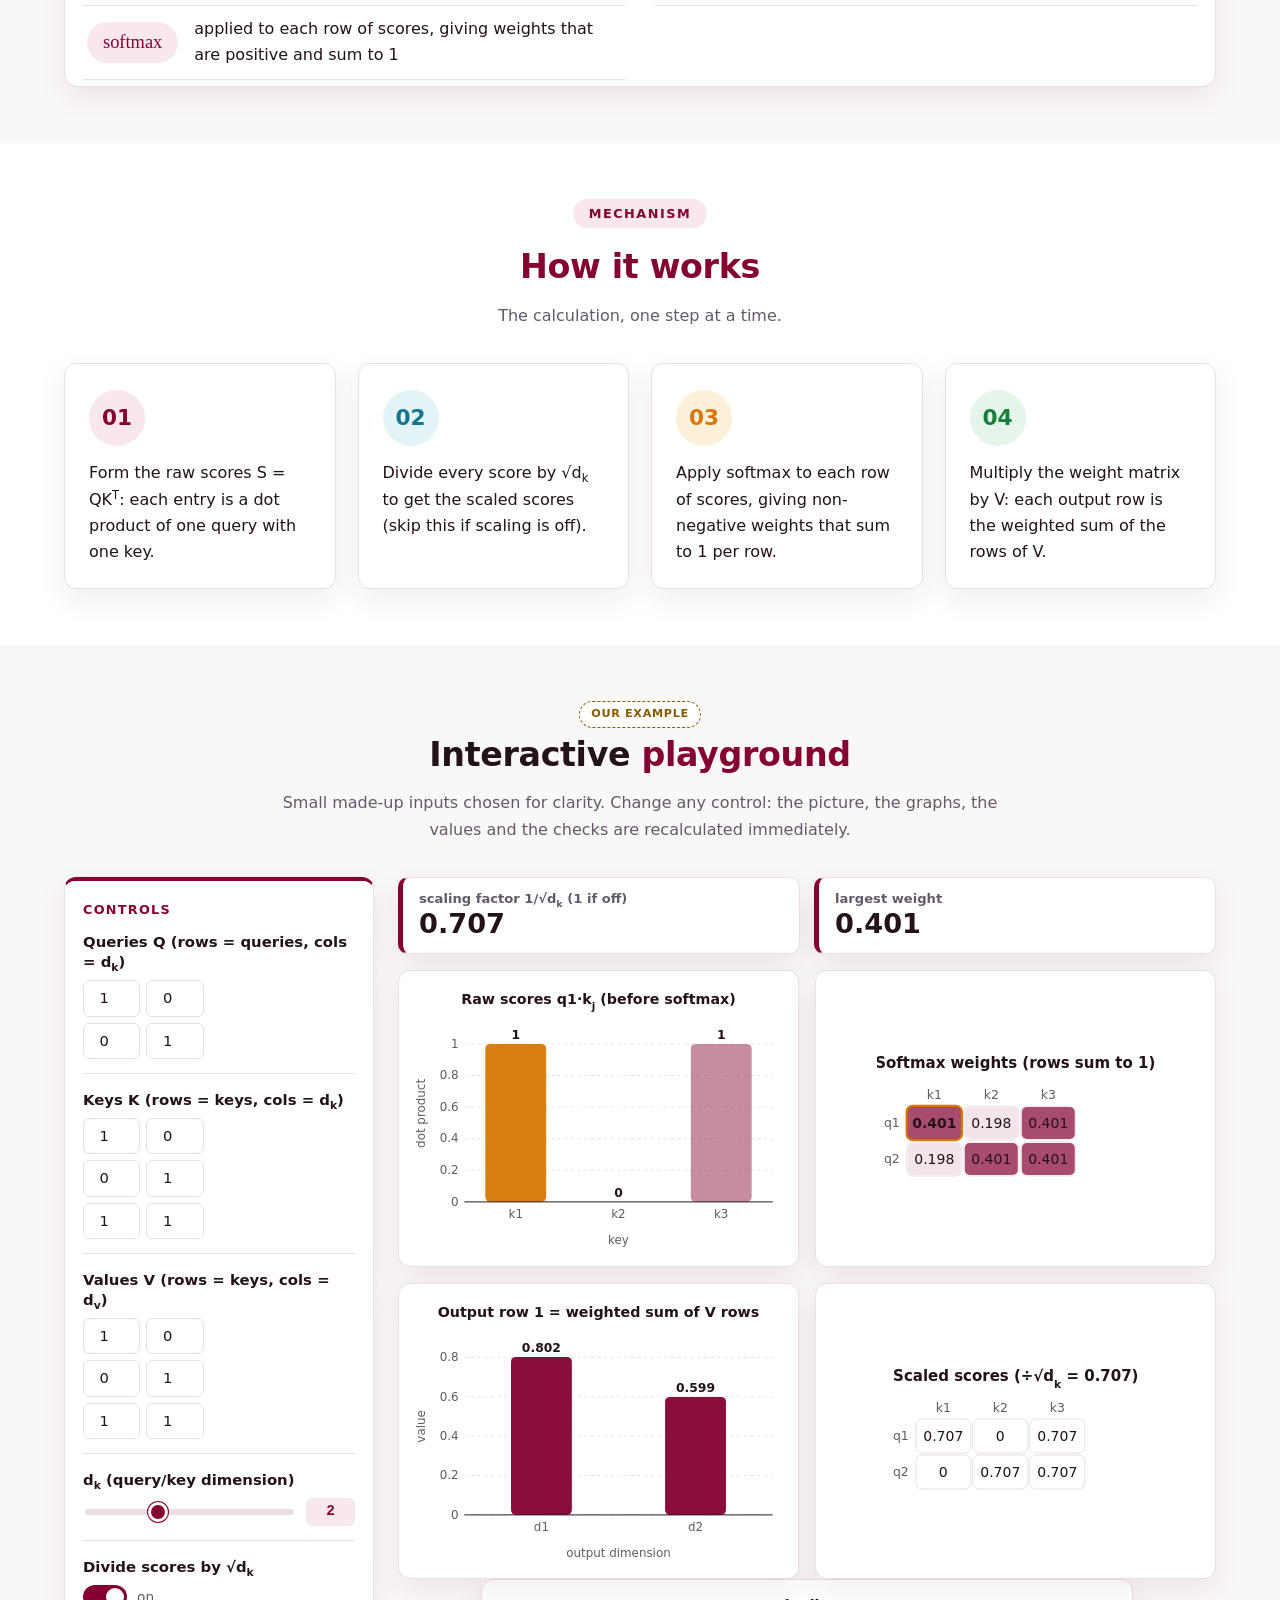
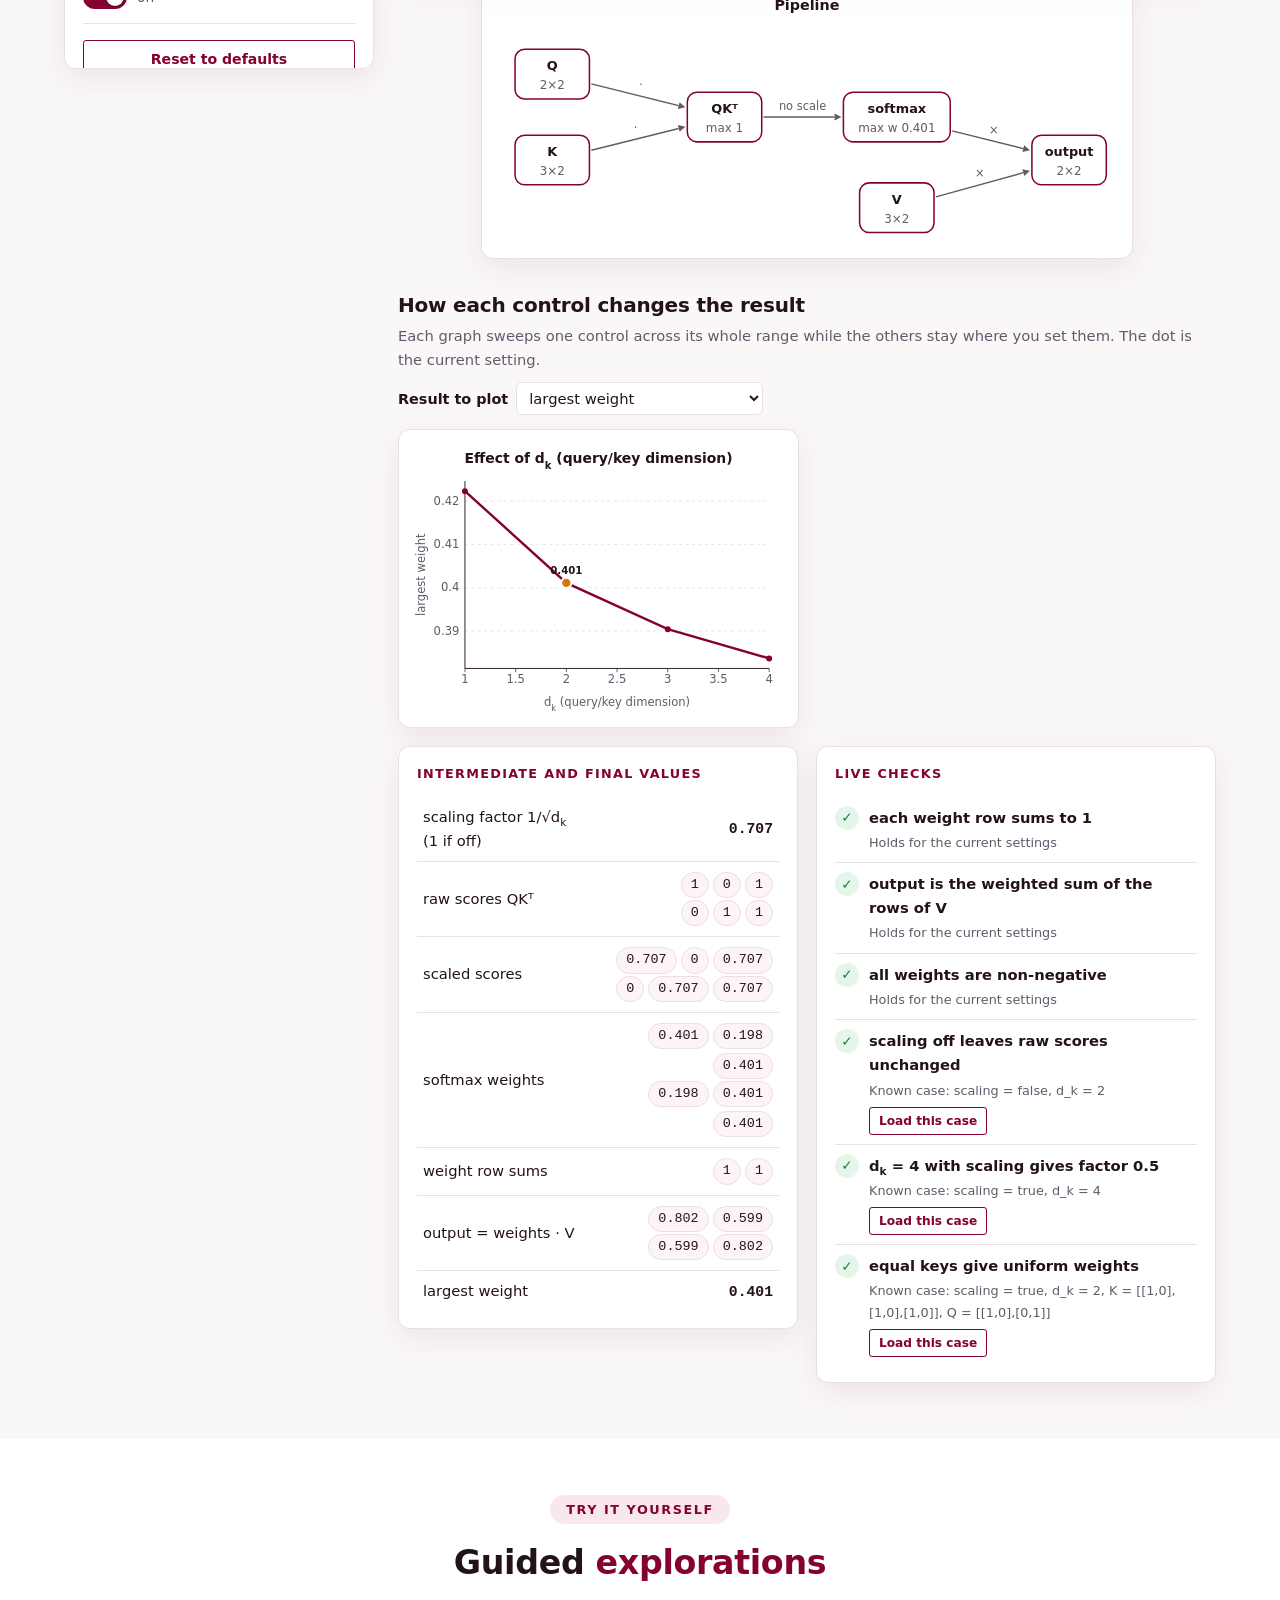
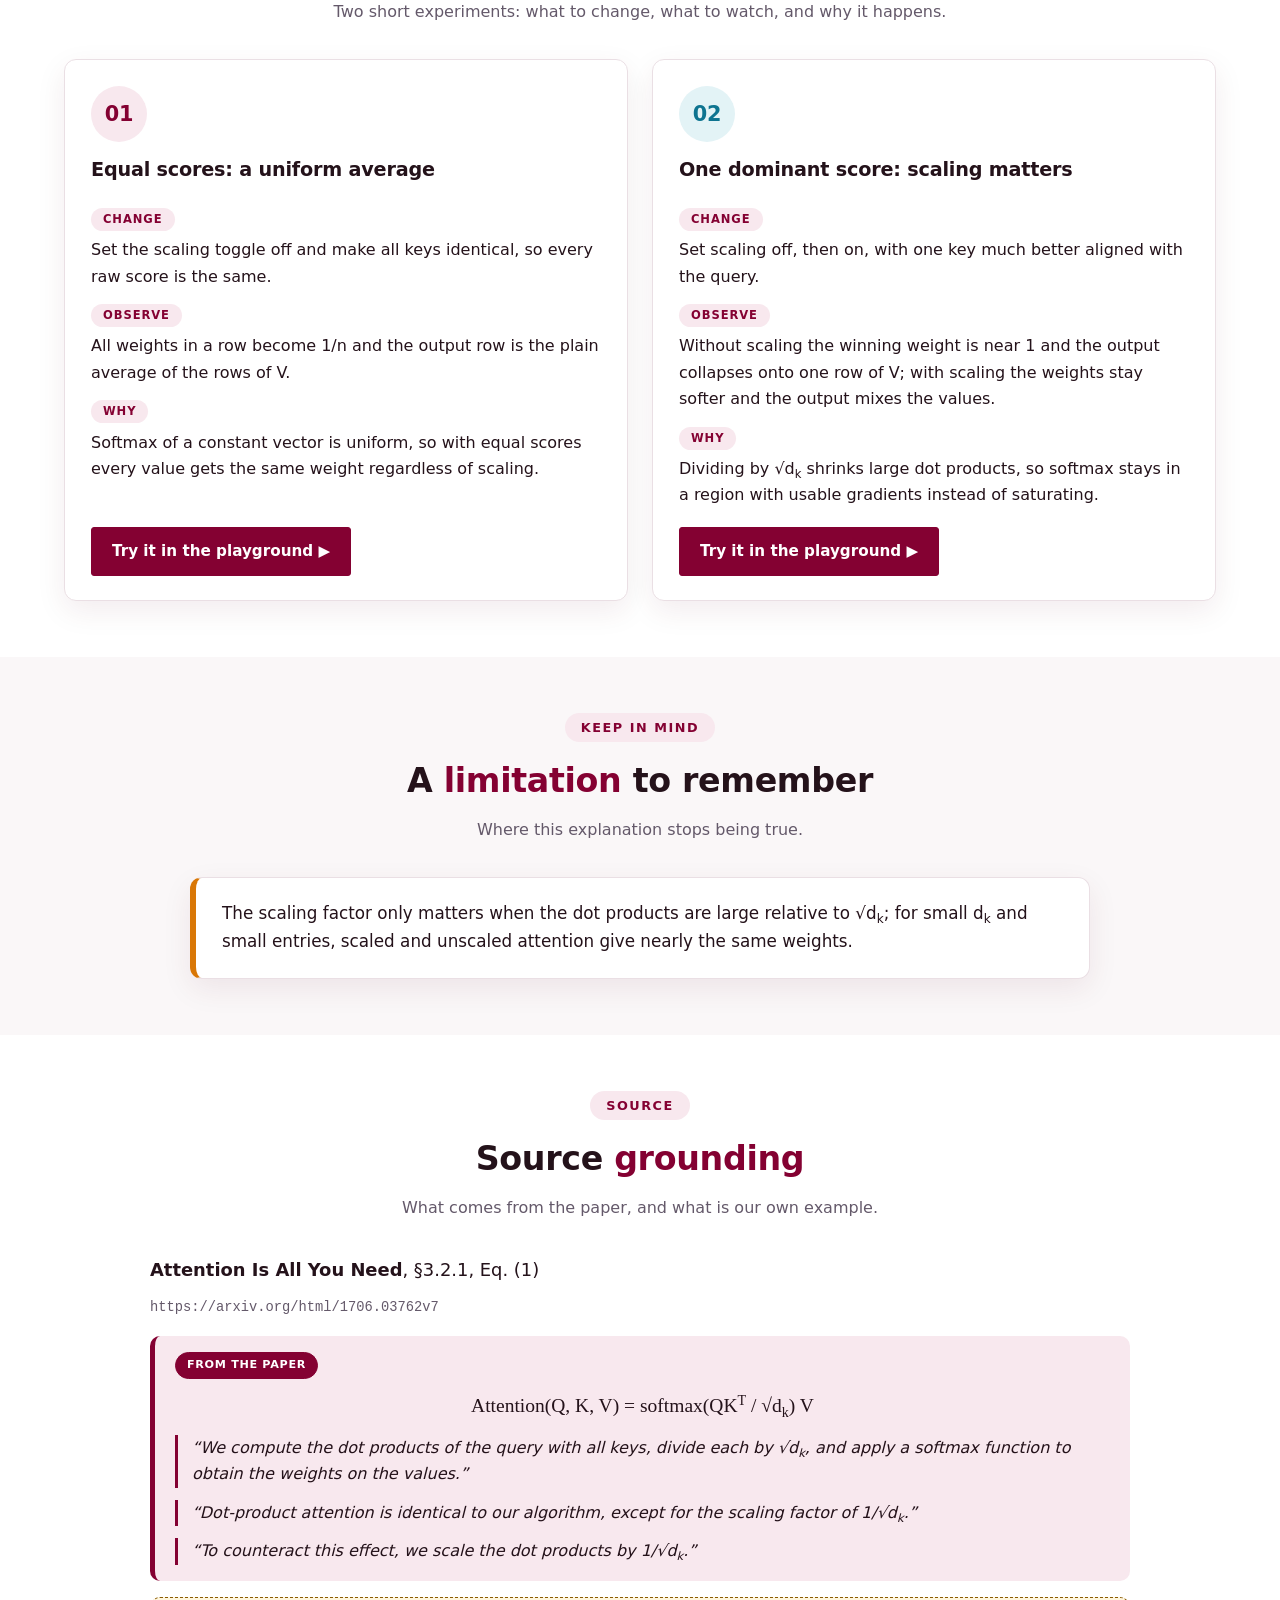
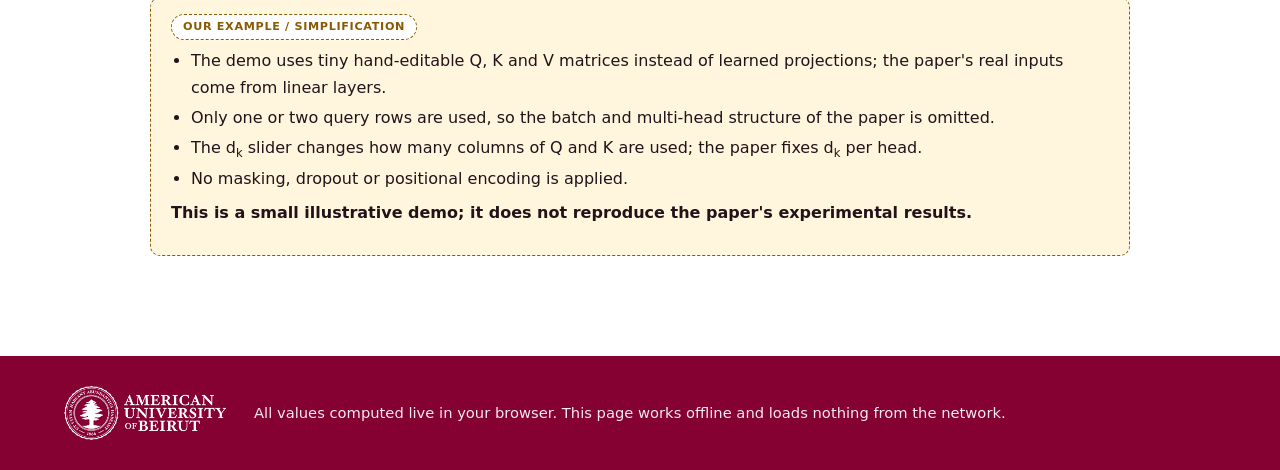
==== commit 5fccdbf5: "Automatic graphs: sample every slider step, skip invalid settings and irregular curves; tiles keep r" ====
--- a/examples/attention/out/index.html
+++ b/examples/attention/out/index.html
@@ -252,27 +252,27 @@
 <div class="actions"><a class="btn" href="#playground">Open the playground</a><a class="btn ghost" href="#grounding">See the source</a></div>
     </div>
     <div>
-<div class="hero-card"><span class="tag paper">From the paper · Eq. (1)</span><div class="formula long"><span class="eq">Attention(Q, K, V) = softmax(QK<sup>T</sup> / √d<sub>k</sub>) V</span></div><p class="muted small" style="margin:10px 0 0;text-align:center">Attention Is All You Need · §3.2.1 · Eq. (1)</p><div class="badge"><b>4</b> live checks<br>on the calculation</div></div>
+<div class="hero-card"><span class="tag paper">From the paper · Eq. (1)</span><div class="formula long"><span class="eq">Attention(Q, K, V) = softmax(QK<sup>T</sup> / √d<sub>k</sub>) V</span></div><p class="muted small" style="margin:10px 0 0;text-align:center">Attention Is All You Need · §3.2.1 · Eq. (1)</p><div class="badge"><b>6</b> live checks<br>on the calculation</div></div>
     </div>
   </div>
   <div class="wrap">
-<div class="stats"><div class="stat"><span class="ico"><svg width="24" height="24" viewBox="0 0 24 24" fill="none" stroke="currentColor" stroke-width="2" stroke-linecap="round"><path d="M4 6h10M18 6h2M4 12h3M11 12h9M4 18h12M20 18h0"/><circle cx="16" cy="6" r="2"/><circle cx="9" cy="12" r="2"/><circle cx="18" cy="18" r="2"/></svg></span><div><b>5</b><span>interactive controls</span></div></div><div class="stat"><span class="ico"><svg width="24" height="24" viewBox="0 0 24 24" fill="none" stroke="currentColor" stroke-width="2" stroke-linecap="round" stroke-linejoin="round"><path d="M4 20V4M4 20h16"/><path d="M7 15l4-5 3 3 5-7"/></svg></span><div><b>6</b><span>live computed values</span></div></div><div class="stat"><span class="ico"><svg width="24" height="24" viewBox="0 0 24 24" fill="none" stroke="currentColor" stroke-width="2" stroke-linecap="round" stroke-linejoin="round"><circle cx="12" cy="12" r="9"/><path d="M8 12.5l3 3 5-6"/></svg></span><div><b>4</b><span>live checks</span></div></div><div class="stat"><span class="ico"><svg width="24" height="24" viewBox="0 0 24 24" fill="none" stroke="currentColor" stroke-width="2" stroke-linecap="round" stroke-linejoin="round"><circle cx="12" cy="12" r="9"/><path d="M15.5 8.5l-2 5-5 2 2-5z"/></svg></span><div><b>2</b><span>guided explorations</span></div></div></div>
+<div class="stats"><div class="stat"><span class="ico"><svg width="24" height="24" viewBox="0 0 24 24" fill="none" stroke="currentColor" stroke-width="2" stroke-linecap="round"><path d="M4 6h10M18 6h2M4 12h3M11 12h9M4 18h12M20 18h0"/><circle cx="16" cy="6" r="2"/><circle cx="9" cy="12" r="2"/><circle cx="18" cy="18" r="2"/></svg></span><div><b>5</b><span>interactive controls</span></div></div><div class="stat"><span class="ico"><svg width="24" height="24" viewBox="0 0 24 24" fill="none" stroke="currentColor" stroke-width="2" stroke-linecap="round" stroke-linejoin="round"><path d="M4 20V4M4 20h16"/><path d="M7 15l4-5 3 3 5-7"/></svg></span><div><b>7</b><span>live computed values</span></div></div><div class="stat"><span class="ico"><svg width="24" height="24" viewBox="0 0 24 24" fill="none" stroke="currentColor" stroke-width="2" stroke-linecap="round" stroke-linejoin="round"><circle cx="12" cy="12" r="9"/><path d="M8 12.5l3 3 5-6"/></svg></span><div><b>6</b><span>live checks</span></div></div><div class="stat"><span class="ico"><svg width="24" height="24" viewBox="0 0 24 24" fill="none" stroke="currentColor" stroke-width="2" stroke-linecap="round" stroke-linejoin="round"><circle cx="12" cy="12" r="9"/><path d="M15.5 8.5l-2 5-5 2 2-5z"/></svg></span><div><b>2</b><span>guided explorations</span></div></div></div>
   </div>
 </header>
 <main>
 <section id="idea"><div class="wrap">
 <div class="sec-head"><span class="eyebrow">Start here</span><h2>The <span class="hl">idea</span></h2><p>What the paper proposes, in plain words, and why it matters.</p></div>
-<div class="idea-grid"><div><p class="lead">A query vector Q is compared with every key vector in K using a dot product. Those raw scores are divided by √d<sub>k</sub>, turned into weights by a softmax, and used to average the value vectors in V. The result is a single vector that mixes the values in proportion to how well each key matched the query.</p></div><p class="why"><b>Why it matters</b>This one equation is the core of the transformer: it lets every position gather information from all other positions, and the 1/√d<sub>k</sub> factor keeps the softmax from saturating as the key dimension grows.</p></div>
+<div class="idea-grid"><div><p class="lead">A query asks a question; every key is compared with it by a dot product, and the resulting score says how relevant that key's value is. Dividing the scores by √d<sub>k</sub> keeps them from growing with dimension, and softmax turns them into weights that sum to 1. The output is just the weighted average of the value rows.</p></div><p class="why"><b>Why it matters</b>This single equation is the core of the transformer: it lets each position gather information from all others, and the 1/√d<sub>k</sub> factor is what keeps the softmax from saturating when d<sub>k</sub> is large.</p></div>
 </div></section>
 
 <section id="symbols" class="band"><div class="wrap">
 <div class="sec-head"><span class="eyebrow">Notation</span><h2><span class="hl">Symbols</span> used on this page</h2><p>Every symbol, written the way the paper writes it.</p></div>
-<table><thead><tr><th>Symbol</th><th>Meaning</th></tr></thead><tbody><tr><td class="sym"><span>Q</span></td><td>query matrix, one row per query; here a single row of dimension d<sub>k</sub></td></tr><tr><td class="sym"><span>K</span></td><td>key matrix, one row per key, each of dimension d<sub>k</sub></td></tr><tr><td class="sym"><span>V</span></td><td>value matrix, one row per key, each of dimension d<sub>v</sub></td></tr><tr><td class="sym"><span>d<sub>k</sub></span></td><td>dimension of the queries and keys (number of entries per vector)</td></tr><tr><td class="sym"><span>d<sub>v</sub></span></td><td>dimension of the values (number of entries per value vector)</td></tr><tr><td class="sym"><span>QK<sup>T</sup></span></td><td>matrix of raw dot-product scores between each query and each key</td></tr><tr><td class="sym"><span>softmax</span></td><td>row-wise normalisation: exp(score)/Σ exp(score), giving weights that sum to 1</td></tr><tr><td class="sym"><span>√d<sub>k</sub></span></td><td>the scaling divisor that counteracts large dot products</td></tr></tbody></table>
+<table><thead><tr><th>Symbol</th><th>Meaning</th></tr></thead><tbody><tr><td class="sym"><span>Q</span></td><td>matrix of queries, one row per query, d<sub>k</sub> columns</td></tr><tr><td class="sym"><span>K</span></td><td>matrix of keys, one row per key, d<sub>k</sub> columns</td></tr><tr><td class="sym"><span>V</span></td><td>matrix of values, one row per key, d<sub>v</sub> columns</td></tr><tr><td class="sym"><span>d<sub>k</sub></span></td><td>dimension of each query and key vector</td></tr><tr><td class="sym"><span>d<sub>v</sub></span></td><td>dimension of each value vector</td></tr><tr><td class="sym"><span>QK<sup>T</sup></span></td><td>matrix of raw dot-product scores, entry (i,j) = q<sub>i</sub> · k<sub>j</sub></td></tr><tr><td class="sym"><span>softmax</span></td><td>applied to each row of scores, giving weights that are positive and sum to 1</td></tr></tbody></table>
 </div></section>
 
 <section id="how"><div class="wrap">
 <div class="sec-head"><span class="eyebrow">Mechanism</span><h2><span class="hl">How it works</span></h2><p>The calculation, one step at a time.</p></div>
-<ol class="steps"><li>Form the raw scores S = QKᵀ: each entry is the dot product of the query with one key.</li><li>If scaling is on, divide every score by √d<sub>k</sub>.</li><li>Apply softmax to each row of scores to get the attention weights.</li><li>Multiply the weights by V: output = weights · V, a weighted average of the value rows.</li></ol>
+<ol class="steps"><li>Form the raw scores S = QK<sup>T</sup>: each entry is a dot product of one query with one key.</li><li>Divide every score by √d<sub>k</sub> to get the scaled scores (skip this if scaling is off).</li><li>Apply softmax to each row of scores, giving non-negative weights that sum to 1 per row.</li><li>Multiply the weight matrix by V: each output row is the weighted sum of the rows of V.</li></ol>
 </div></section>
 
 <section id="playground" class="band"><div class="wrap">
@@ -312,27 +312,27 @@
 
 <section id="explore"><div class="wrap">
 <div class="sec-head"><span class="eyebrow">Try it yourself</span><h2>Guided <span class="hl">explorations</span></h2><p>Two short experiments: what to change, what to watch, and why it happens.</p></div>
-<div class="cards"><div class="card"><h3><small>Exploration 1</small>Equal scores: a uniform average</h3><dl><dt>Change</dt><dd>Set the key vectors so every key matches the query equally, and turn scaling off.</dd><dt>Observe</dt><dd>All raw scores are equal, so every softmax weight is 1/n and the output is the plain average of the value rows.</dd><dt>Why</dt><dd>Equal scores give equal exponentials, so softmax returns a uniform distribution regardless of the scale factor.</dd></dl><p style="margin:0"><button type="button" class="try" data-set="{&quot;K&quot;: [[1, 0], [1, 0], [1, 0]], &quot;Q&quot;: [1, 0], &quot;V&quot;: [[1, 0], [0, 1], [1, 1]], &quot;scaling&quot;: false}">Try it in the playground &#9654;</button></p></div><div class="card"><h3><small>Exploration 2</small>One dominant score: scaling matters</h3><dl><dt>Change</dt><dd>Make one key align strongly with the query and turn scaling on, then compare with scaling off.</dd><dt>Observe</dt><dd>With scaling off the largest weight is near 1 and the output collapses onto one value row; with scaling on the weights stay softer.</dd><dt>Why</dt><dd>Dividing by √d<sub>k</sub> shrinks large dot products, keeping the softmax out of the saturated region where one weight dominates.</dd></dl><p style="margin:0"><button type="button" class="try" data-set="{&quot;K&quot;: [[4, 4], [0, 1], [1, 0]], &quot;Q&quot;: [1, 1], &quot;V&quot;: [[1, 0], [0, 1], [1, 1]], &quot;scaling&quot;: true}">Try it in the playground &#9654;</button></p></div></div>
+<div class="cards"><div class="card"><h3><small>Exploration 1</small>Equal scores: a uniform average</h3><dl><dt>Change</dt><dd>Set the scaling toggle off and make all keys identical, so every raw score is the same.</dd><dt>Observe</dt><dd>All weights in a row become 1/n and the output row is the plain average of the rows of V.</dd><dt>Why</dt><dd>Softmax of a constant vector is uniform, so with equal scores every value gets the same weight regardless of scaling.</dd></dl><p style="margin:0"><button type="button" class="try" data-set="{&quot;scaling&quot;: false, &quot;d_k&quot;: 2, &quot;Q&quot;: [[1, 0], [0, 1]], &quot;K&quot;: [[1, 0], [1, 0], [1, 0]], &quot;V&quot;: [[1, 0], [0, 1], [1, 1]]}">Try it in the playground &#9654;</button></p></div><div class="card"><h3><small>Exploration 2</small>One dominant score: scaling matters</h3><dl><dt>Change</dt><dd>Set scaling off, then on, with one key much better aligned with the query.</dd><dt>Observe</dt><dd>Without scaling the winning weight is near 1 and the output collapses onto one row of V; with scaling the weights stay softer and the output mixes the values.</dd><dt>Why</dt><dd>Dividing by √d<sub>k</sub> shrinks large dot products, so softmax stays in a region with usable gradients instead of saturating.</dd></dl><p style="margin:0"><button type="button" class="try" data-set="{&quot;scaling&quot;: true, &quot;d_k&quot;: 4, &quot;Q&quot;: [[2, 2, 2, 2], [0, 1, 0, 0]], &quot;K&quot;: [[2, 2, 2, 2], [0, 0, 0, 0], [0, 0, 0, 0]], &quot;V&quot;: [[1, 0], [0, 1], [1, 1]]}">Try it in the playground &#9654;</button></p></div></div>
 </div></section>
 
 <section id="limitation" class="band"><div class="wrap">
 <div class="sec-head"><span class="eyebrow">Keep in mind</span><h2>A <span class="hl">limitation</span> to remember</h2><p>Where this explanation stops being true.</p></div>
 <div class="limit-box">
-<p>The scaling factor only matters when the dot products are large; for small d<sub>k</sub> or small entries, scaled and unscaled attention behave almost identically, so the toggle can look like it does nothing.</p>
+<p>The scaling factor only matters when the dot products are large relative to √d<sub>k</sub>; for small d<sub>k</sub> and small entries, scaled and unscaled attention give nearly the same weights.</p>
 </div>
 </div></section>
 
 <section id="grounding"><div class="wrap">
 <div class="sec-head"><span class="eyebrow">Source</span><h2>Source <span class="hl">grounding</span></h2><p>What comes from the paper, and what is our own example.</p></div>
 <div class="ground">
-<p class="lead"><b>Attention Is All You Need</b>, §3.2.1, Eq. (1)</p><p class="muted small mono">https://arxiv.org/html/1706.03762v7</p><div class="from-paper"><span class="tag paper">From the paper</span><div class="formula long"><span class="eq">Attention(Q, K, V) = softmax(QK<sup>T</sup> / √d<sub>k</sub>) V</span></div><blockquote>“We compute the dot products of the query with all keys, divide each by √d<sub>k</sub>, and apply a softmax function to obtain the weights on the values.”</blockquote><blockquote>“Attention(Q, K, V) = softmax(QK<sup>T</sup> / √d<sub>k</sub>) V”</blockquote><blockquote>“for large values of d<sub>k</sub>, the dot products grow large in magnitude, pushing the softmax function into regions where it has extremely small gradients”</blockquote></div><div class="from-ours"><span class="tag ours">Our example / simplification</span><ul class="plain"><li>The demo uses one query row and a handful of keys and values, not a full sequence of packed queries.</li><li>Vector entries are small hand-picked integers so the arithmetic is easy to follow.</li><li>The demo shows only the forward attention computation, not training or the rest of the transformer.</li></ul><p style="margin-top:8px"><b>This is a small illustrative demo; it does not reproduce the paper's experimental results.</b></p></div>
+<p class="lead"><b>Attention Is All You Need</b>, §3.2.1, Eq. (1)</p><p class="muted small mono">https://arxiv.org/html/1706.03762v7</p><div class="from-paper"><span class="tag paper">From the paper</span><div class="formula long"><span class="eq">Attention(Q, K, V) = softmax(QK<sup>T</sup> / √d<sub>k</sub>) V</span></div><blockquote>“We compute the dot products of the query with all keys, divide each by √d<sub>k</sub>, and apply a softmax function to obtain the weights on the values.”</blockquote><blockquote>“Dot-product attention is identical to our algorithm, except for the scaling factor of 1/√d<sub>k</sub>.”</blockquote><blockquote>“To counteract this effect, we scale the dot products by 1/√d<sub>k</sub>.”</blockquote></div><div class="from-ours"><span class="tag ours">Our example / simplification</span><ul class="plain"><li>The demo uses tiny hand-editable Q, K and V matrices instead of learned projections; the paper's real inputs come from linear layers.</li><li>Only one or two query rows are used, so the batch and multi-head structure of the paper is omitted.</li><li>The d<sub>k</sub> slider changes how many columns of Q and K are used; the paper fixes d<sub>k</sub> per head.</li><li>No masking, dropout or positional encoding is applied.</li></ul><p style="margin-top:8px"><b>This is a small illustrative demo; it does not reproduce the paper's experimental results.</b></p></div>
 </div>
 </div></section>
 </main>
 <footer><div class="wrap"><img src="[data-uri]" alt="American University of Beirut">
 <p>All values computed live in your browser. This page works offline and loads nothing from the network.</p></div></footer>
 
-<script type="application/json" id="pg-data">{"controls": [{"id": "Q", "type": "vector", "label": "Query Q (d\u003csub>k\u003c/sub> entries)", "default": [1, 1], "length": 2, "lengthFrom": "dk", "min": -4, "max": 4, "step": 1}, {"id": "K", "type": "matrix", "label": "Keys K (rows = keys, cols = d\u003csub>k\u003c/sub>)", "default": [[1, 0], [0, 1], [1, 1]], "rows": 3, "cols": 2, "colsFrom": "dk", "min": -4, "max": 4, "step": 1}, {"id": "V", "type": "matrix", "label": "Values V (rows = keys, cols = d\u003csub>v\u003c/sub>)", "default": [[1, 0], [0, 1], [1, 1]], "rows": 3, "cols": 2, "min": -4, "max": 4, "step": 1}, {"id": "dk", "type": "slider", "label": "Key dimension d\u003csub>k\u003c/sub>", "default": 2, "min": 1, "max": 2, "step": 1}, {"id": "scaling", "type": "toggle", "label": "Scale scores by 1/√d\u003csub>k\u003c/sub>", "default": true}], "readouts": [{"key": "raw", "label": "Raw scores QKᵀ", "digits": 3, "unit": ""}, {"key": "scale", "label": "Scale factor 1/√d\u003csub>k\u003c/sub>", "digits": 3, "unit": ""}, {"key": "scaled", "label": "Scaled scores", "digits": 3, "unit": ""}, {"key": "weights", "label": "Attention weights", "digits": 3, "unit": ""}, {"key": "weightSum", "label": "Σ weights", "digits": 3, "unit": ""}, {"key": "output", "label": "Output vector", "digits": 3, "unit": ""}], "tests": [{"name": "weights sum to 1", "params": {}, "expect": "Math.abs(H.sum(out.weights)-1)\u003c1e-9"}, {"name": "output is weighted sum of V rows", "params": {}, "expect": "out.output.every((o,j)=>Math.abs(o-out.weightedRows.reduce((a,r)=>a+r[j],0))\u003c1e-9)"}, {"name": "equal scores give uniform weights", "params": {"Q": [1, 0], "K": [[1, 0], [1, 0], [1, 0]], "V": [[1, 0], [0, 1], [1, 1]], "dk": 2, "scaling": false}, "expect": "out.weights.every(w=>Math.abs(w-1/3)\u003c1e-9)"}, {"name": "scaling divides scores by sqrt(dk)", "params": {"Q": [1, 1], "K": [[4, 4], [0, 1], [1, 0]], "V": [[1, 0], [0, 1], [1, 1]], "dk": 2, "scaling": true}, "expect": "Math.abs(out.scaled[0]-out.raw[0]/Math.sqrt(2))\u003c1e-9"}]}</script>
+<script type="application/json" id="pg-data">{"controls": [{"id": "Q", "type": "matrix", "label": "Queries Q (rows = queries, cols = d\u003csub>k\u003c/sub>)", "default": [[1, 0, 0, 0], [0, 1, 0, 0]], "rows": 2, "cols": 4, "colsFrom": "d_k", "min": -3, "max": 3, "step": 0.5}, {"id": "K", "type": "matrix", "label": "Keys K (rows = keys, cols = d\u003csub>k\u003c/sub>)", "default": [[1, 0, 0, 0], [0, 1, 0, 0], [1, 1, 0, 0]], "rows": 3, "cols": 4, "colsFrom": "d_k", "min": -3, "max": 3, "step": 0.5}, {"id": "V", "type": "matrix", "label": "Values V (rows = keys, cols = d\u003csub>v\u003c/sub>)", "default": [[1, 0], [0, 1], [1, 1]], "rows": 3, "cols": 2, "min": -3, "max": 3, "step": 0.5}, {"id": "d_k", "type": "slider", "label": "d\u003csub>k\u003c/sub> (query/key dimension)", "default": 2, "min": 1, "max": 4, "step": 1}, {"id": "scaling", "type": "toggle", "label": "Divide scores by √d\u003csub>k\u003c/sub>", "default": true}], "readouts": [{"key": "scale", "label": "scaling factor 1/√d\u003csub>k\u003c/sub> (1 if off)", "digits": 3, "unit": ""}, {"key": "scores", "label": "raw scores QKᵀ", "digits": 3, "unit": ""}, {"key": "scaled", "label": "scaled scores", "digits": 3, "unit": ""}, {"key": "weights", "label": "softmax weights", "digits": 3, "unit": ""}, {"key": "rowSums", "label": "weight row sums", "digits": 3, "unit": ""}, {"key": "output", "label": "output = weights · V", "digits": 3, "unit": ""}, {"key": "maxWeight", "label": "largest weight", "digits": 3, "unit": ""}], "tests": [{"name": "each weight row sums to 1", "params": {}, "expect": "out.rowSums.every(s => Math.abs(s - 1) \u003c 1e-9)"}, {"name": "output is the weighted sum of the rows of V", "params": {}, "expect": "out.output.every((row, i) => row.every((val, c) => Math.abs(val - out.weights[i].reduce((a, w, j) => a + w * out.V[j][c], 0)) \u003c 1e-9))"}, {"name": "all weights are non-negative", "params": {}, "expect": "out.weights.every(r => r.every(w => w >= 0))"}, {"name": "scaling off leaves raw scores unchanged", "params": {"scaling": false, "d_k": 2}, "expect": "Math.abs(out.scale - 1) \u003c 1e-12 && out.scaled.every((r, i) => r.every((v, j) => Math.abs(v - out.scores[i][j]) \u003c 1e-12))"}, {"name": "d\u003csub>k\u003c/sub> = 4 with scaling gives factor 0.5", "params": {"scaling": true, "d_k": 4}, "expect": "Math.abs(out.scale - 0.5) \u003c 1e-12"}, {"name": "equal keys give uniform weights", "params": {"scaling": true, "d_k": 2, "K": [[1, 0], [1, 0], [1, 0]], "Q": [[1, 0], [0, 1]]}, "expect": "out.weights.every(r => r.every(w => Math.abs(w - 1/3) \u003c 1e-9))"}]}</script>
 <script>
 /* Paper to Playground helper library.
    H  : pure drawing + math helpers available to generated compute()/render() code.
@@ -764,63 +764,101 @@
 </script>
 <script>
 function compute(p) {
-  const dk = Math.max(1, Math.round(p.dk));
-  const Q = p.Q.slice(0, dk);
-  const K = p.K.map(row => row.slice(0, dk));
-  const V = p.V.map(row => row.slice());
-  const n = K.length;
-  const dv = V.length > 0 ? V[0].length : 0;
-  const raw = [];
-  for (let i = 0; i < n; i++) {
-    let s = 0;
-    for (let j = 0; j < dk; j++) s += Q[j] * K[i][j];
-    raw.push(s);
-  }
+  const dk = Math.max(1, Math.round(p.d_k));
   const scale = p.scaling ? 1 / Math.sqrt(dk) : 1;
-  const scaled = raw.map(s => s * scale);
-  const weights = H.softmax(scaled);
+  const Q = p.Q.map(r => r.slice(0, dk));
+  const K = p.K.map(r => r.slice(0, dk));
+  const V = p.V.map(r => r.slice());
+  const nQ = Q.length, nK = K.length, dv = V[0] ? V[0].length : 0;
+  const scores = [];
+  for (let i = 0; i < nQ; i++) {
+    const row = [];
+    for (let j = 0; j < nK; j++) {
+      let s = 0;
+      for (let c = 0; c < dk; c++) s += Q[i][c] * K[j][c];
+      row.push(s);
+    }
+    scores.push(row);
+  }
+  const scaled = scores.map(r => r.map(v => v * scale));
+  const weights = scaled.map(r => H.softmax(r));
   const output = [];
-  for (let j = 0; j < dv; j++) {
-    let acc = 0;
-    for (let i = 0; i < n; i++) acc += weights[i] * V[i][j];
-    output.push(acc);
-  }
-  const weightedRows = V.map((row, i) => row.map(v => weights[i] * v));
-  const weightSum = H.sum(weights);
-  return { dk, dv, n, raw, scale, scaled, weights, output, weightedRows, weightSum };
+  for (let i = 0; i < nQ; i++) {
+    const row = new Array(dv).fill(0);
+    for (let j = 0; j < nK; j++) {
+      for (let c = 0; c < dv; c++) row[c] += weights[i][j] * V[j][c];
+    }
+    output.push(row);
+  }
+  const rowSums = weights.map(r => H.sum(r));
+  const maxScore = scores.length ? Math.max(...scores.map(r => Math.max(...r))) : 0;
+  const maxWeight = weights.length ? Math.max(...weights.map(r => Math.max(...r))) : 0;
+  return {
+    dk, scale, Q, K, V, scores, scaled, weights, output, rowSums,
+    maxScore, maxWeight, nQ, nK, dv,
+    warning: ""
+  };
 }
 function render(p, out) {
-  const panels = [];
-  panels.push(H.bars({
-    labels: out.raw.map((_, i) => "key " + (i + 1)),
-    values: out.raw,
-    title: "Raw scores QKᵀ",
+  const qLabels = out.Q.map((_, i) => "q" + (i + 1));
+  const kLabels = out.K.map((_, j) => "k" + (j + 1));
+  const vLabels = out.V.map((_, j) => "v" + (j + 1));
+
+  const scorePanel = H.bars({
+    labels: kLabels,
+    values: out.scores[0] || [],
+    title: "Raw scores q1·k_j (before softmax)",
     yLabel: "dot product",
     xLabel: "key",
+    digits: 2,
+    highlight: out.scores[0] ? [H.argmax(out.scores[0])] : []
+  });
+
+  const weightPanel = H.heatmap({
+    matrix: out.weights,
+    rowLabels: qLabels,
+    colLabels: kLabels,
+    title: "Softmax weights (rows sum to 1)",
+    digits: 3,
+    highlight: out.weights.length ? [[0, H.argmax(out.weights[0])]] : []
+  });
+
+  const outPanel = H.bars({
+    labels: out.output[0] ? out.output[0].map((_, c) => "d" + (c + 1)) : [],
+    values: out.output[0] || [],
+    title: "Output row 1 = weighted sum of V rows",
+    yLabel: "value",
+    xLabel: "output dimension",
     digits: 3
-  }));
-  panels.push(H.bars({
-    labels: out.scaled.map((_, i) => "key " + (i + 1)),
-    values: out.scaled,
-    title: p.scaling ? "Scaled scores (÷√d_k)" : "Scores (unscaled)",
-    yLabel: "score",
-    xLabel: "key",
+  });
+
+  const info = H.matrixTable(out.scaled, {
+    title: "Scaled scores (÷√d_k = " + H.fmt(out.scale, 3) + ")",
+    rowLabels: qLabels,
+    colLabels: kLabels,
     digits: 3
-  }));
-  panels.push(H.bars({
-    labels: out.weights.map((_, i) => "key " + (i + 1)),
-    values: out.weights,
-    title: "Softmax weights",
-    yLabel: "weight",
-    xLabel: "key",
-    digits: 3
-  }));
-  panels.push(H.vectorTable(out.output, {
-    title: "Output = weights · V",
-    labels: out.output.map((_, j) => "d_v " + (j + 1)),
-    digits: 3
-  }));
-  return H.grid(2, panels);
+  });
+
+  const flow = H.flow({
+    title: "Pipeline",
+    nodes: [
+      { id: "q", label: "Q", sub: out.nQ + "×" + out.dk, x: 60, y: 60 },
+      { id: "k", label: "K", sub: out.nK + "×" + out.dk, x: 60, y: 150 },
+      { id: "s", label: "QKᵀ", sub: "max " + H.fmt(out.maxScore, 2), x: 210, y: 105 },
+      { id: "w", label: "softmax", sub: "max w " + H.fmt(out.maxWeight, 3), x: 360, y: 105 },
+      { id: "v", label: "V", sub: out.nK + "×" + out.dv, x: 360, y: 200 },
+      { id: "o", label: "output", sub: out.nQ + "×" + out.dv, x: 510, y: 150 }
+    ],
+    edges: [
+      { from: "q", to: "s", label: "·" },
+      { from: "k", to: "s", label: "·" },
+      { from: "s", to: "w", label: out.scaling ? "÷√d_k" : "no scale" },
+      { from: "w", to: "o", label: "×" },
+      { from: "v", to: "o", label: "×" }
+    ]
+  });
+
+  return H.grid(2, [scorePanel, weightPanel, outPanel, info]) + flow;
 }
 </script>
 <script>
@@ -899,10 +937,13 @@
   /* single numbers get a big tile; every readout also has a row in the table */
   var first = null;
   try { first = compute(PG.params(controls, raw)); } catch (e) { first = null; }
-  /* a readout that merely repeats a control's value is an input, not a result */
+  /* a readout that merely repeats a control's value is an input, not a result. It must also carry the control's
+     name: a genuine result can equal an input by design (a decrypted message equals the message). */
+  function plainKey(s) { return String(s).toLowerCase().replace(/[^a-z0-9]/g, ''); }
   function isEcho(r) {
     return controls.some(function (c) {
       if ((c.type !== 'slider' && c.type !== 'number') || PG.get(first, r.key) !== raw[c.id]) return false;
+      if (plainKey(r.key) !== plainKey(c.id)) return false;
       try {
         var st = JSON.parse(JSON.stringify(raw)); st[c.id] = PG.coerce(c, raw[c.id] !== c.max ? c.max : c.min);
         return PG.get(compute(PG.params(controls, st)), r.key) === st[c.id];
@@ -1017,19 +1058,32 @@
   }
   scalars.forEach(function (r, i) { $('pg-sweep-out').appendChild(el('option', { value: String(i) }, plain(r.label).replace(/[_^]\{([^}]*)\}/g, '$1'))); });
   function curve(c, r, n) {
-    var steps = Math.round((c.max - c.min) / c.step), xs = [], ys = [];
-    if (!n) n = steps >= 1 && steps <= 40 ? steps + 1 : 41;
+    /* sample on the slider's own steps: every step when there are up to 400, otherwise 241 values spread over
+       the range and snapped to the step grid. A fixed stride is avoided on purpose: sampling every 2nd value
+       would, for example, only ever try even numbers and hide whatever depends on parity. */
+    var steps = Math.max(1, Math.round((c.max - c.min) / c.step)), xs = [], ys = [], dense = !n;
+    if (dense) n = steps <= 400 ? steps + 1 : 241;
     for (var i = 0; i < n; i++) {
-      var x = PG.coerce(c, H.round(c.min + (c.max - c.min) * i / (n - 1), 8)), y = NaN;
+      var pos = dense ? Math.round(i * steps / (n - 1)) * c.step : (c.max - c.min) * i / (n - 1);
+      var x = PG.coerce(c, H.round(c.min + pos, 8)), y = NaN;
       try {
         var st = JSON.parse(JSON.stringify(raw)); st[c.id] = x;
-        var v = PG.get(compute(PG.params(controls, st)), r.key);
-        if (typeof v === 'number' && isFinite(v)) y = v;
+        var o2 = compute(PG.params(controls, st)), v = PG.get(o2, r.key);
+        /* a setting the page itself declares invalid has no meaningful value to plot */
+        if (typeof v === 'number' && isFinite(v) && !(typeof o2.warning === 'string' && o2.warning.trim())) y = v;
       } catch (e) { y = NaN; }
       xs.push(x); ys.push(y);
     }
     var fin = ys.filter(function (v) { return isFinite(v); }), lo = Math.min.apply(null, fin), hi = Math.max.apply(null, fin);
-    return { x: xs, y: ys, flat: !fin.length || hi - lo <= 1e-9 * Math.max(1, Math.abs(hi), Math.abs(lo)) };
+    /* a curve that reverses direction at a third or more of its points has no trend a line could show
+       (for example a ciphertext against its message): joining those points would suggest continuity that is not there */
+    var turns = 0, moves = 0, last = 0;
+    for (var j = 1; j < fin.length; j++) {   /* over the valid points only, so gaps left by invalid settings do not hide the pattern */
+      var dlt = fin[j] - fin[j - 1];
+      if (dlt === 0) continue;
+      moves++; if (last && (dlt > 0) !== (last > 0)) turns++; last = dlt;
+    }
+    return { x: xs, y: ys, flat: !fin.length || hi - lo <= 1e-9 * Math.max(1, Math.abs(hi), Math.abs(lo)), rough: moves >= 12 && turns > 0.33 * moves };
   }
   /* open on the result that responds to the most controls (ties: the later one, as readouts follow the calculation) */
   var bestIdx = scalars.length - 1, bestN = -1;
@@ -1043,10 +1097,11 @@
     var wrap = $('pg-sweep-wrap');
     if (!out || !scalars.length || !sweepable.length) { wrap.hidden = true; return; }
     var r = scalars[Math.max(0, $('pg-sweep-out').selectedIndex)], now = PG.get(out, r.key), unit = r.unit ? ' (' + plain(r.unit) + ')' : '';
-    var panels = [], flat = [];
+    var panels = [], flat = [], rough = [];
     sweepable.forEach(function (c) {
       var cv = curve(c, r);
       if (cv.flat) { flat.push(plain(c.label).replace(/[_^]\{([^}]*)\}/g, '$1')); return; }
+      if (cv.rough) { rough.push(plain(c.label).replace(/[_^]\{([^}]*)\}/g, '$1')); return; }
       /* log scale when the curve spans orders of magnitude; rounding noise at or below zero is simply not drawn */
       var fin = cv.y.filter(function (v) { return isFinite(v); }), pos = fin.filter(function (v) { return v > 0; });
       var top = pos.length ? Math.max.apply(null, pos) : 0;
@@ -1056,6 +1111,7 @@
         points: typeof now === 'number' && isFinite(now) ? [{ x: raw[c.id], y: now, label: H.fmt(now, r.digits) }] : [] }));
     });
     var note = flat.length ? H.note((panels.length ? 'No effect on this result at the current settings: ' : 'None of the sliders changes this result at the current settings: ') + flat.join(', ') + '.') : '';
+    if (rough.length) note += H.note('This result jumps irregularly as you change ' + rough.join(', ') + ', so there is no trend to draw: move the slider and watch the value instead.');
     try { $('pg-sweep').innerHTML = (panels.length ? H.grid(2, panels) : '') + note; wrap.hidden = false; } catch (e2) { wrap.hidden = true; }
   }
 
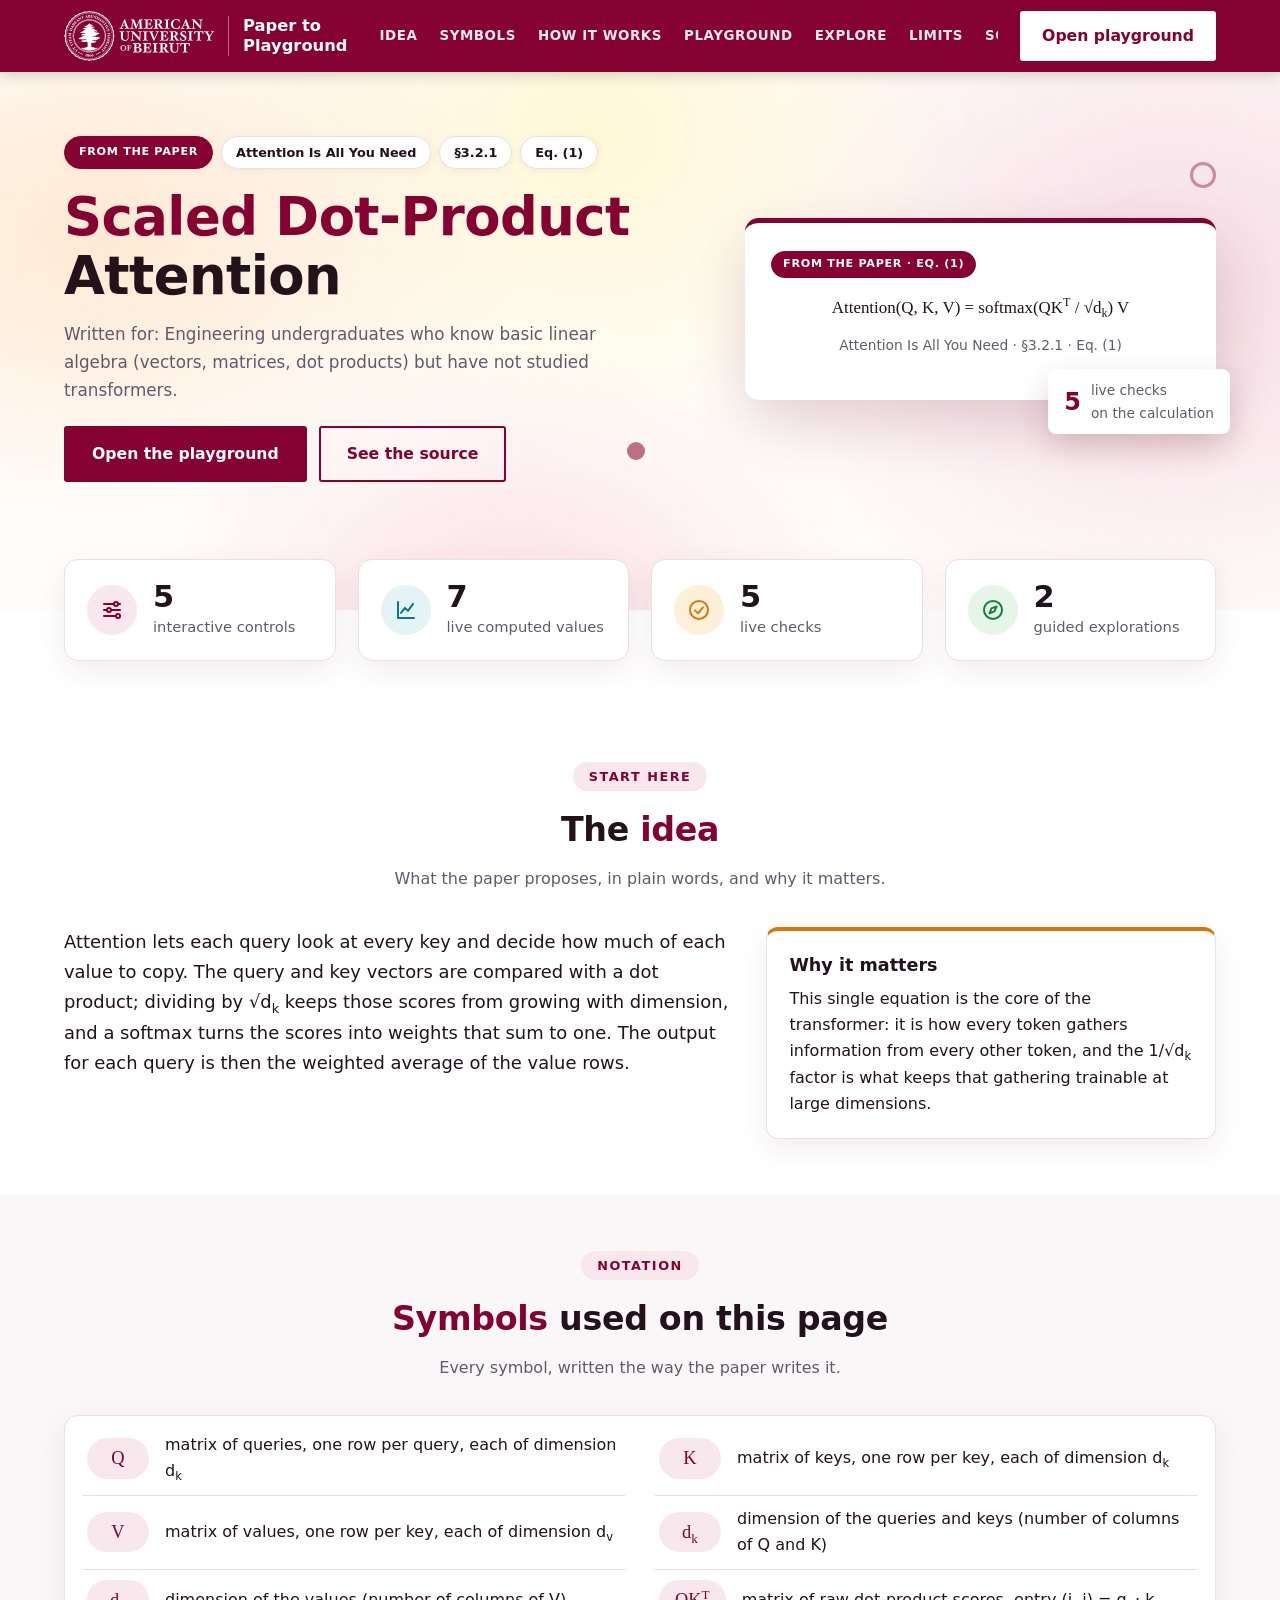
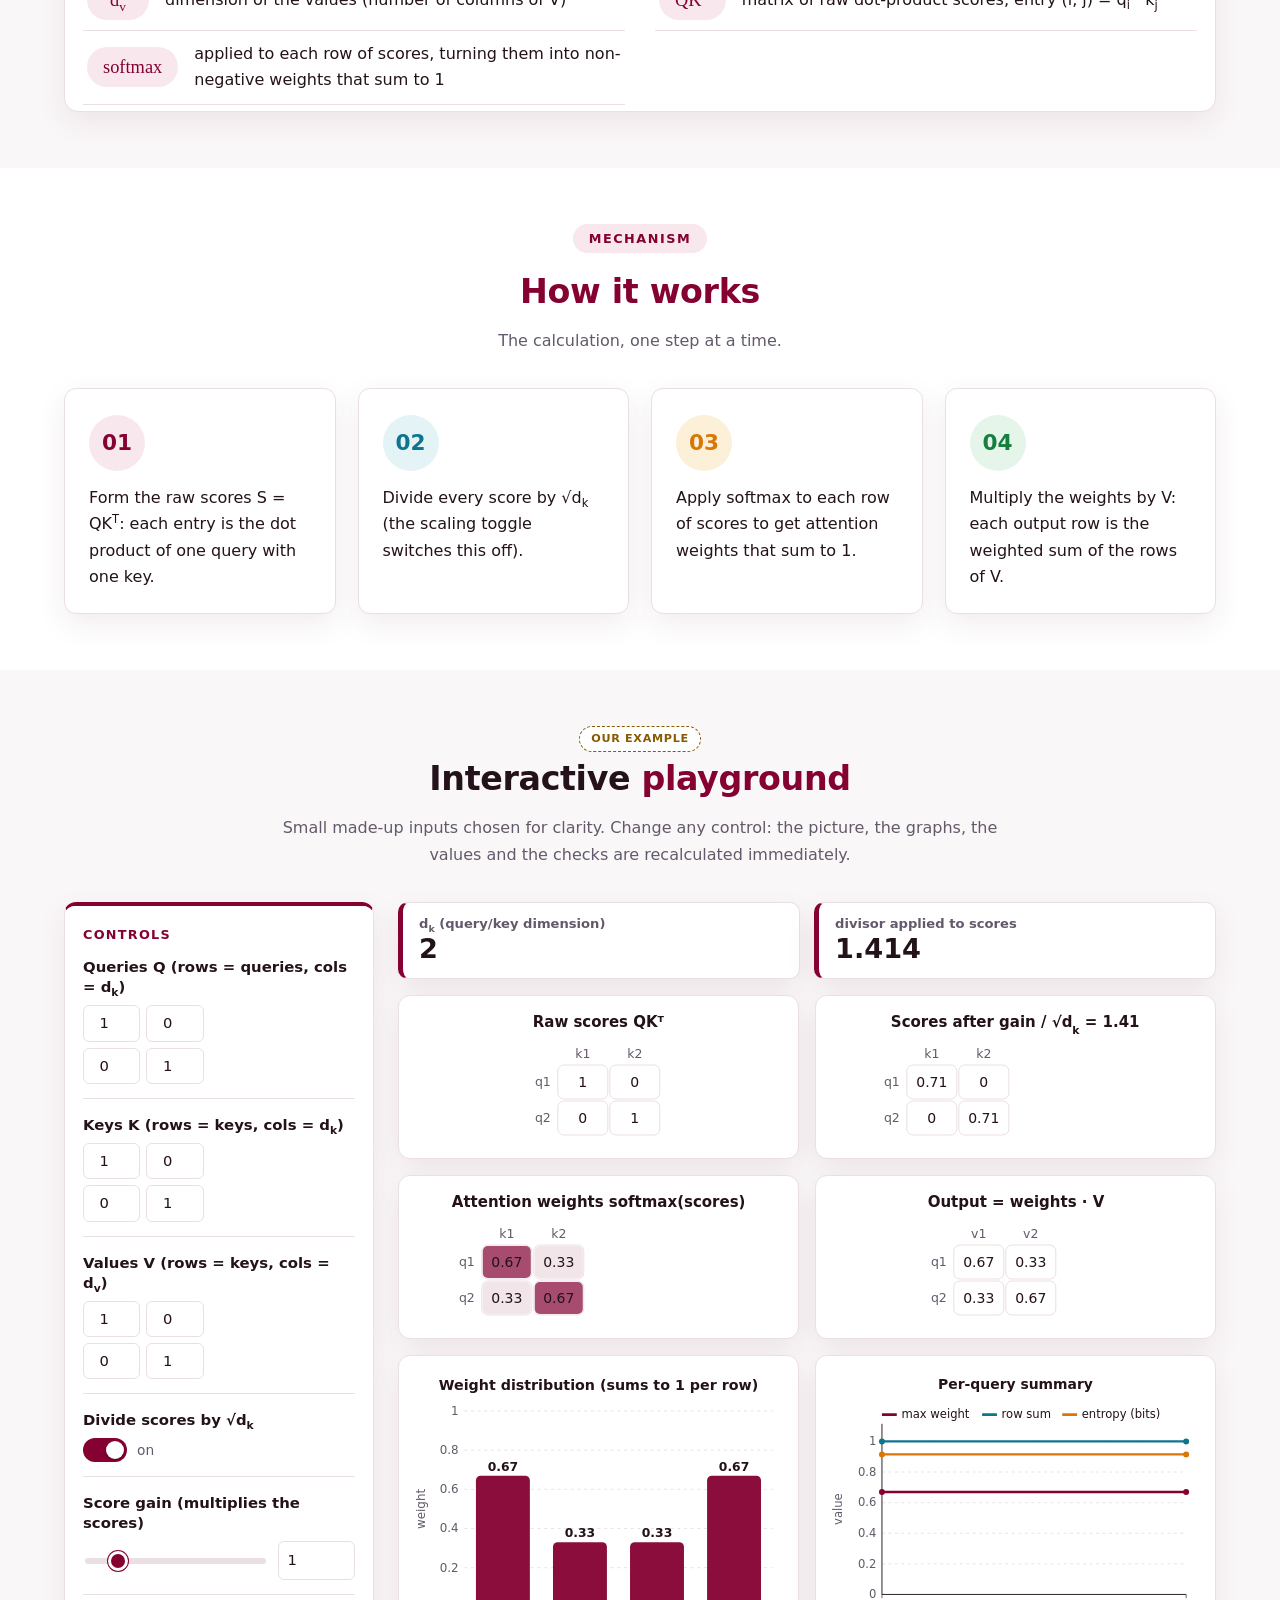
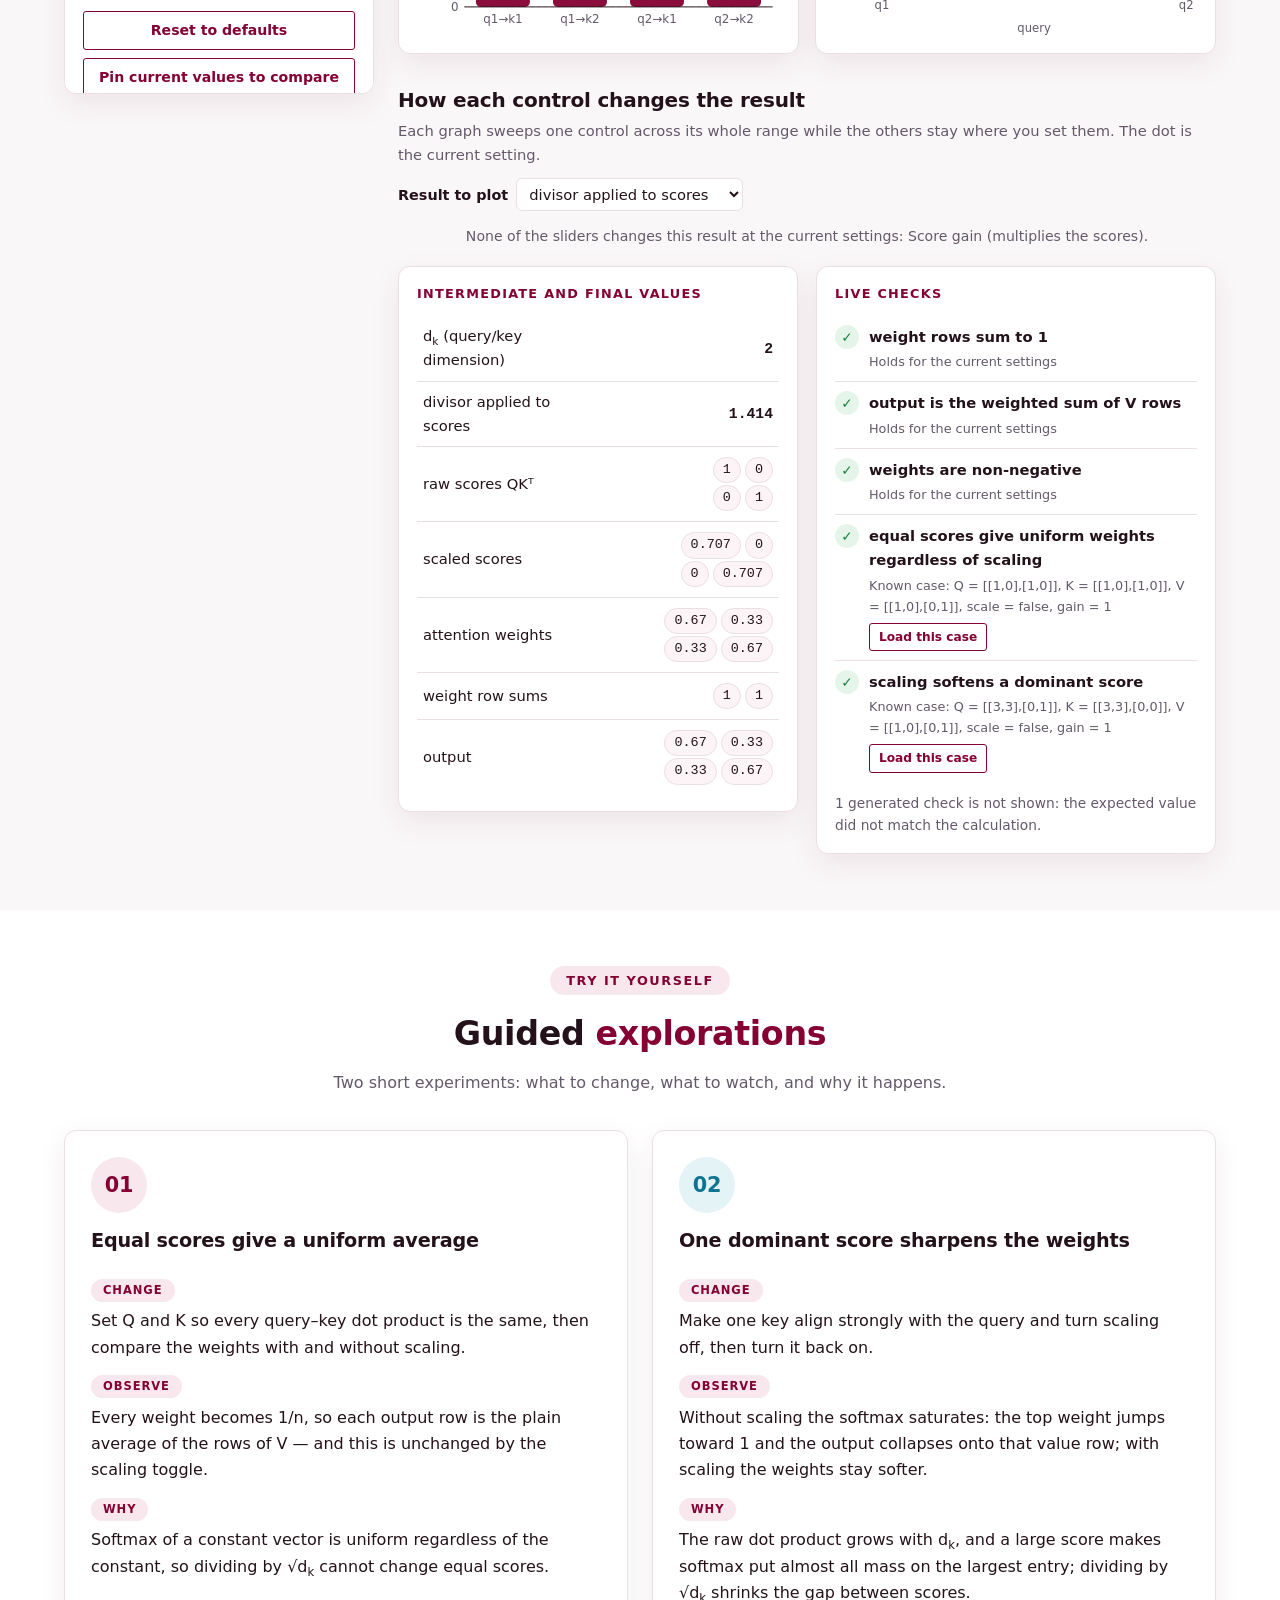
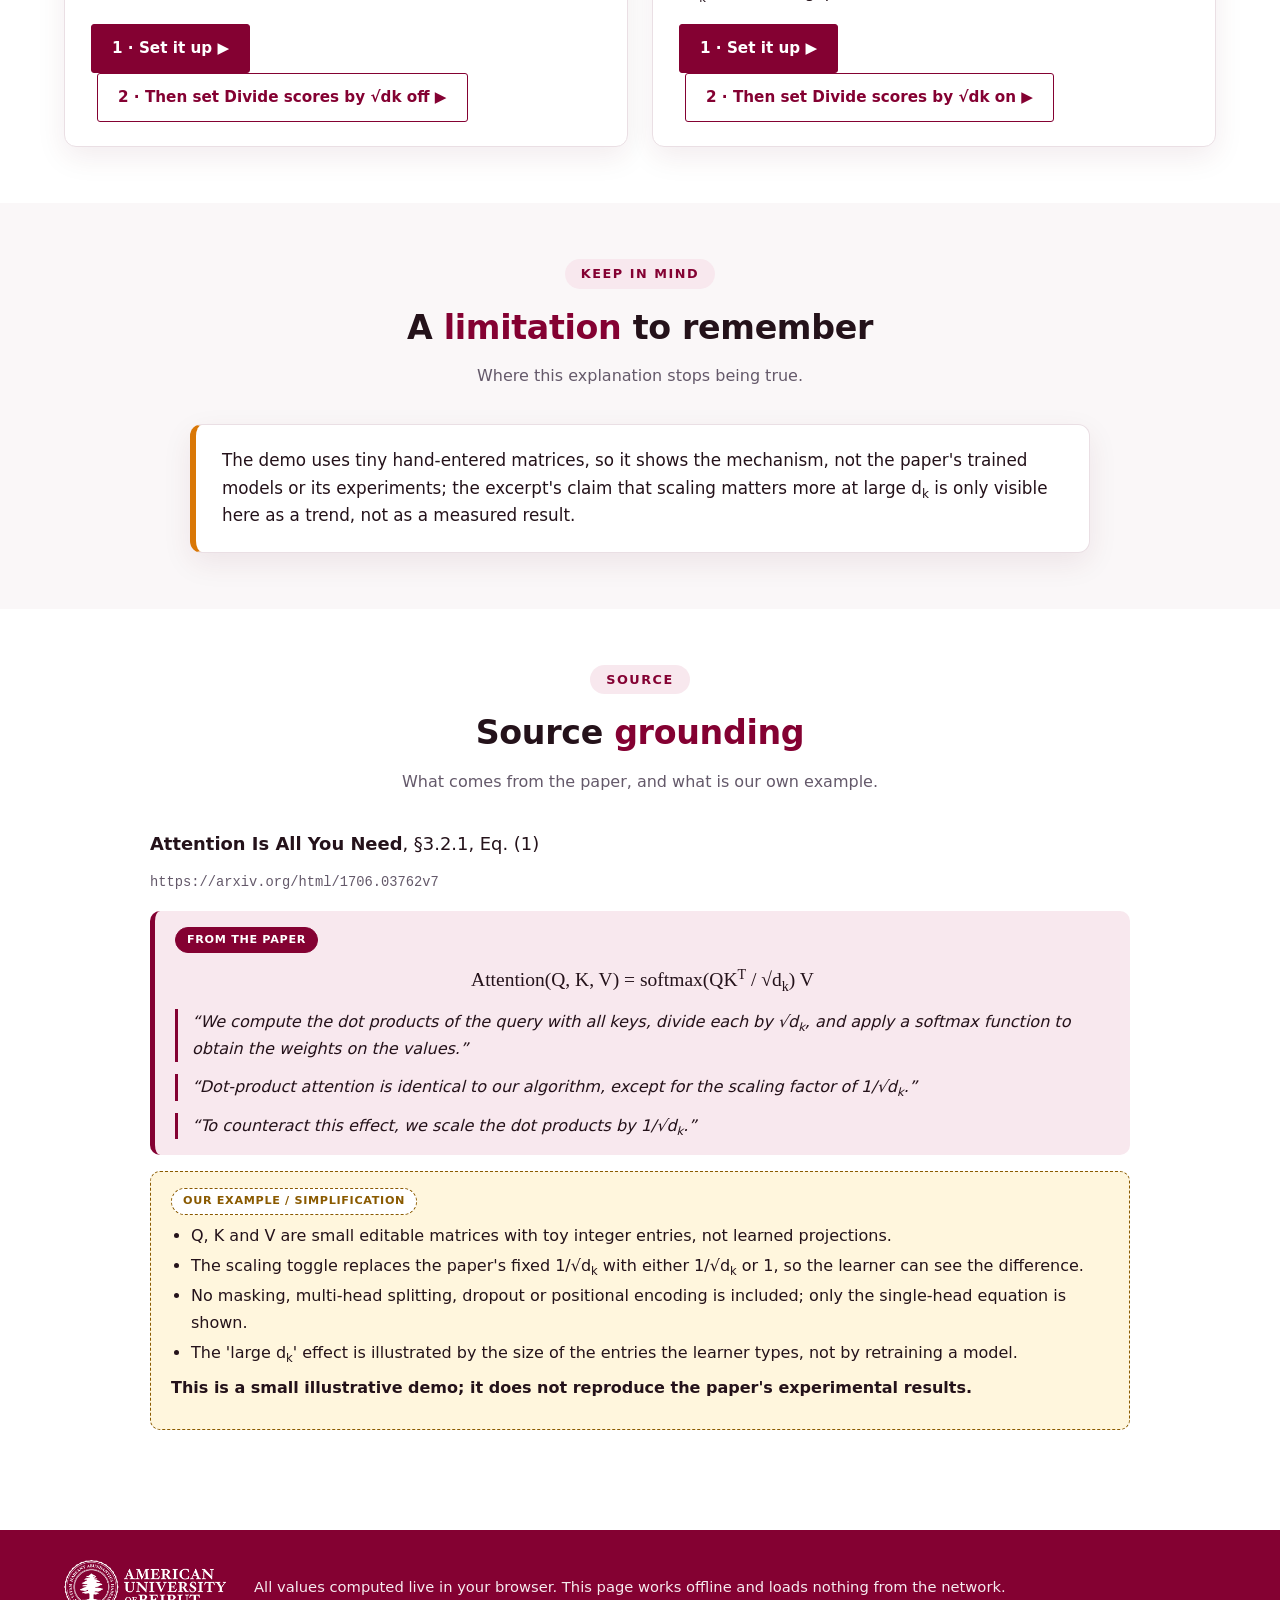
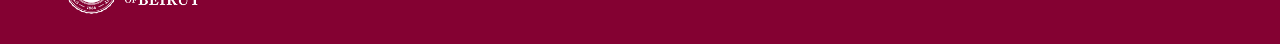
==== commit 5dd95872: "Regenerate the attention example with the merged pipeline" ====
--- a/examples/attention/out/index.html
+++ b/examples/attention/out/index.html
@@ -234,6 +234,27 @@
   .formula { font-size: 1.12rem; }
 }
 
+/* exact-value boxes, input notes, pinned comparison, exploration banner */
+.ctl input.sl-num { flex: none; width: 5.2em; }
+.ctl-note { margin-top: 6px; font-size: 0.8rem; color: var(--bad); line-height: 1.35; }
+#pg-pin { width: 100%; margin-top: 8px; }
+#pg-pin[aria-pressed=true] { background: var(--soft); }
+.delta { display: block; font-size: 0.78rem; color: var(--muted); font-variant-numeric: tabular-nums; }
+button.try.ghost { color: var(--primary); background: #fff; margin-left: 6px; }
+button.try.ghost:hover { background: var(--soft); }
+.xb { border: 1.5px solid var(--primary); border-left-width: 6px; border-radius: 10px; background: var(--soft-2); padding: 14px 16px; margin: 0 0 16px; }
+.xb p { margin: 6px 0; }
+.xb-top { display: flex; align-items: center; gap: 10px; }
+.xb-top b { flex: 1; }
+.xb-k { font-size: 0.72rem; font-weight: 700; letter-spacing: 0.07em; text-transform: uppercase; color: var(--primary); }
+.xb-x { border: 0; background: transparent; font-size: 1.2rem; line-height: 1; padding: 2px 8px; }
+.xb-states { display: flex; flex-wrap: wrap; gap: 8px; margin: 10px 0; }
+.xb-states button[aria-pressed=true] { color: #fff; background: var(--primary); }
+.xb-cmp { width: 100%; margin-top: 6px; font-size: 0.9rem; }
+.xb-cmp th, .xb-cmp td { padding: 5px 8px; border-bottom: 1px solid var(--line); }
+.xb-cmp td.val, .xb-cmp th:not(:first-child) { text-align: right; font-variant-numeric: tabular-nums; }
+.xb-ok { color: var(--good); font-weight: 600; font-size: 0.9rem; }
+
 </style>
 </head>
 <body>
@@ -252,27 +273,27 @@
 <div class="actions"><a class="btn" href="#playground">Open the playground</a><a class="btn ghost" href="#grounding">See the source</a></div>
     </div>
     <div>
-<div class="hero-card"><span class="tag paper">From the paper · Eq. (1)</span><div class="formula long"><span class="eq">Attention(Q, K, V) = softmax(QK<sup>T</sup> / √d<sub>k</sub>) V</span></div><p class="muted small" style="margin:10px 0 0;text-align:center">Attention Is All You Need · §3.2.1 · Eq. (1)</p><div class="badge"><b>6</b> live checks<br>on the calculation</div></div>
+<div class="hero-card"><span class="tag paper">From the paper · Eq. (1)</span><div class="formula long"><span class="eq">Attention(Q, K, V) = softmax(QK<sup>T</sup> / √d<sub>k</sub>) V</span></div><p class="muted small" style="margin:10px 0 0;text-align:center">Attention Is All You Need · §3.2.1 · Eq. (1)</p><div class="badge"><b>5</b> live checks<br>on the calculation</div></div>
     </div>
   </div>
   <div class="wrap">
-<div class="stats"><div class="stat"><span class="ico"><svg width="24" height="24" viewBox="0 0 24 24" fill="none" stroke="currentColor" stroke-width="2" stroke-linecap="round"><path d="M4 6h10M18 6h2M4 12h3M11 12h9M4 18h12M20 18h0"/><circle cx="16" cy="6" r="2"/><circle cx="9" cy="12" r="2"/><circle cx="18" cy="18" r="2"/></svg></span><div><b>5</b><span>interactive controls</span></div></div><div class="stat"><span class="ico"><svg width="24" height="24" viewBox="0 0 24 24" fill="none" stroke="currentColor" stroke-width="2" stroke-linecap="round" stroke-linejoin="round"><path d="M4 20V4M4 20h16"/><path d="M7 15l4-5 3 3 5-7"/></svg></span><div><b>7</b><span>live computed values</span></div></div><div class="stat"><span class="ico"><svg width="24" height="24" viewBox="0 0 24 24" fill="none" stroke="currentColor" stroke-width="2" stroke-linecap="round" stroke-linejoin="round"><circle cx="12" cy="12" r="9"/><path d="M8 12.5l3 3 5-6"/></svg></span><div><b>6</b><span>live checks</span></div></div><div class="stat"><span class="ico"><svg width="24" height="24" viewBox="0 0 24 24" fill="none" stroke="currentColor" stroke-width="2" stroke-linecap="round" stroke-linejoin="round"><circle cx="12" cy="12" r="9"/><path d="M15.5 8.5l-2 5-5 2 2-5z"/></svg></span><div><b>2</b><span>guided explorations</span></div></div></div>
+<div class="stats"><div class="stat"><span class="ico"><svg width="24" height="24" viewBox="0 0 24 24" fill="none" stroke="currentColor" stroke-width="2" stroke-linecap="round"><path d="M4 6h10M18 6h2M4 12h3M11 12h9M4 18h12M20 18h0"/><circle cx="16" cy="6" r="2"/><circle cx="9" cy="12" r="2"/><circle cx="18" cy="18" r="2"/></svg></span><div><b>5</b><span>interactive controls</span></div></div><div class="stat"><span class="ico"><svg width="24" height="24" viewBox="0 0 24 24" fill="none" stroke="currentColor" stroke-width="2" stroke-linecap="round" stroke-linejoin="round"><path d="M4 20V4M4 20h16"/><path d="M7 15l4-5 3 3 5-7"/></svg></span><div><b>7</b><span>live computed values</span></div></div><div class="stat"><span class="ico"><svg width="24" height="24" viewBox="0 0 24 24" fill="none" stroke="currentColor" stroke-width="2" stroke-linecap="round" stroke-linejoin="round"><circle cx="12" cy="12" r="9"/><path d="M8 12.5l3 3 5-6"/></svg></span><div><b>5</b><span>live checks</span></div></div><div class="stat"><span class="ico"><svg width="24" height="24" viewBox="0 0 24 24" fill="none" stroke="currentColor" stroke-width="2" stroke-linecap="round" stroke-linejoin="round"><circle cx="12" cy="12" r="9"/><path d="M15.5 8.5l-2 5-5 2 2-5z"/></svg></span><div><b>2</b><span>guided explorations</span></div></div></div>
   </div>
 </header>
 <main>
 <section id="idea"><div class="wrap">
 <div class="sec-head"><span class="eyebrow">Start here</span><h2>The <span class="hl">idea</span></h2><p>What the paper proposes, in plain words, and why it matters.</p></div>
-<div class="idea-grid"><div><p class="lead">A query asks a question; every key is compared with it by a dot product, and the resulting score says how relevant that key's value is. Dividing the scores by √d<sub>k</sub> keeps them from growing with dimension, and softmax turns them into weights that sum to 1. The output is just the weighted average of the value rows.</p></div><p class="why"><b>Why it matters</b>This single equation is the core of the transformer: it lets each position gather information from all others, and the 1/√d<sub>k</sub> factor is what keeps the softmax from saturating when d<sub>k</sub> is large.</p></div>
+<div class="idea-grid"><div><p class="lead">Attention lets each query look at every key and decide how much of each value to copy. The query and key vectors are compared with a dot product; dividing by √d<sub>k</sub> keeps those scores from growing with dimension, and a softmax turns the scores into weights that sum to one. The output for each query is then the weighted average of the value rows.</p></div><p class="why"><b>Why it matters</b>This single equation is the core of the transformer: it is how every token gathers information from every other token, and the 1/√d<sub>k</sub> factor is what keeps that gathering trainable at large dimensions.</p></div>
 </div></section>
 
 <section id="symbols" class="band"><div class="wrap">
 <div class="sec-head"><span class="eyebrow">Notation</span><h2><span class="hl">Symbols</span> used on this page</h2><p>Every symbol, written the way the paper writes it.</p></div>
-<table><thead><tr><th>Symbol</th><th>Meaning</th></tr></thead><tbody><tr><td class="sym"><span>Q</span></td><td>matrix of queries, one row per query, d<sub>k</sub> columns</td></tr><tr><td class="sym"><span>K</span></td><td>matrix of keys, one row per key, d<sub>k</sub> columns</td></tr><tr><td class="sym"><span>V</span></td><td>matrix of values, one row per key, d<sub>v</sub> columns</td></tr><tr><td class="sym"><span>d<sub>k</sub></span></td><td>dimension of each query and key vector</td></tr><tr><td class="sym"><span>d<sub>v</sub></span></td><td>dimension of each value vector</td></tr><tr><td class="sym"><span>QK<sup>T</sup></span></td><td>matrix of raw dot-product scores, entry (i,j) = q<sub>i</sub> · k<sub>j</sub></td></tr><tr><td class="sym"><span>softmax</span></td><td>applied to each row of scores, giving weights that are positive and sum to 1</td></tr></tbody></table>
+<table><thead><tr><th>Symbol</th><th>Meaning</th></tr></thead><tbody><tr><td class="sym"><span>Q</span></td><td>matrix of queries, one row per query, each of dimension d<sub>k</sub></td></tr><tr><td class="sym"><span>K</span></td><td>matrix of keys, one row per key, each of dimension d<sub>k</sub></td></tr><tr><td class="sym"><span>V</span></td><td>matrix of values, one row per key, each of dimension d<sub>v</sub></td></tr><tr><td class="sym"><span>d<sub>k</sub></span></td><td>dimension of the queries and keys (number of columns of Q and K)</td></tr><tr><td class="sym"><span>d<sub>v</sub></span></td><td>dimension of the values (number of columns of V)</td></tr><tr><td class="sym"><span>QK<sup>T</sup></span></td><td>matrix of raw dot-product scores, entry (i, j) = q<sub>i</sub> · k<sub>j</sub></td></tr><tr><td class="sym"><span>softmax</span></td><td>applied to each row of scores, turning them into non-negative weights that sum to 1</td></tr></tbody></table>
 </div></section>
 
 <section id="how"><div class="wrap">
 <div class="sec-head"><span class="eyebrow">Mechanism</span><h2><span class="hl">How it works</span></h2><p>The calculation, one step at a time.</p></div>
-<ol class="steps"><li>Form the raw scores S = QK<sup>T</sup>: each entry is a dot product of one query with one key.</li><li>Divide every score by √d<sub>k</sub> to get the scaled scores (skip this if scaling is off).</li><li>Apply softmax to each row of scores, giving non-negative weights that sum to 1 per row.</li><li>Multiply the weight matrix by V: each output row is the weighted sum of the rows of V.</li></ol>
+<ol class="steps"><li>Form the raw scores S = QK<sup>T</sup>: each entry is the dot product of one query with one key.</li><li>Divide every score by √d<sub>k</sub> (the scaling toggle switches this off).</li><li>Apply softmax to each row of scores to get attention weights that sum to 1.</li><li>Multiply the weights by V: each output row is the weighted sum of the rows of V.</li></ol>
 </div></section>
 
 <section id="playground" class="band"><div class="wrap">
@@ -282,11 +303,13 @@
     <p class="kicker">Controls</p>
     <div id="pg-controls"></div>
     <button type="button" id="pg-reset">Reset to defaults</button>
+    <button type="button" id="pg-pin" aria-pressed="false">Pin current values to compare</button>
   </aside>
   <div class="stage">
+    <div id="pg-xb" class="xb" hidden aria-live="polite"></div>
     <div id="pg-error" class="err" hidden></div>
     <div id="pg-warn" class="warn" role="status" hidden></div>
-    <div id="pg-tiles" class="tiles"></div>
+    <div id="pg-tiles" class="tiles" aria-live="polite"></div>
     <div id="pg-visual"></div>
     <div id="pg-sweep-wrap" hidden>
       <div class="sub-head">
@@ -312,27 +335,27 @@
 
 <section id="explore"><div class="wrap">
 <div class="sec-head"><span class="eyebrow">Try it yourself</span><h2>Guided <span class="hl">explorations</span></h2><p>Two short experiments: what to change, what to watch, and why it happens.</p></div>
-<div class="cards"><div class="card"><h3><small>Exploration 1</small>Equal scores: a uniform average</h3><dl><dt>Change</dt><dd>Set the scaling toggle off and make all keys identical, so every raw score is the same.</dd><dt>Observe</dt><dd>All weights in a row become 1/n and the output row is the plain average of the rows of V.</dd><dt>Why</dt><dd>Softmax of a constant vector is uniform, so with equal scores every value gets the same weight regardless of scaling.</dd></dl><p style="margin:0"><button type="button" class="try" data-set="{&quot;scaling&quot;: false, &quot;d_k&quot;: 2, &quot;Q&quot;: [[1, 0], [0, 1]], &quot;K&quot;: [[1, 0], [1, 0], [1, 0]], &quot;V&quot;: [[1, 0], [0, 1], [1, 1]]}">Try it in the playground &#9654;</button></p></div><div class="card"><h3><small>Exploration 2</small>One dominant score: scaling matters</h3><dl><dt>Change</dt><dd>Set scaling off, then on, with one key much better aligned with the query.</dd><dt>Observe</dt><dd>Without scaling the winning weight is near 1 and the output collapses onto one row of V; with scaling the weights stay softer and the output mixes the values.</dd><dt>Why</dt><dd>Dividing by √d<sub>k</sub> shrinks large dot products, so softmax stays in a region with usable gradients instead of saturating.</dd></dl><p style="margin:0"><button type="button" class="try" data-set="{&quot;scaling&quot;: true, &quot;d_k&quot;: 4, &quot;Q&quot;: [[2, 2, 2, 2], [0, 1, 0, 0]], &quot;K&quot;: [[2, 2, 2, 2], [0, 0, 0, 0], [0, 0, 0, 0]], &quot;V&quot;: [[1, 0], [0, 1], [1, 1]]}">Try it in the playground &#9654;</button></p></div></div>
+<div class="cards"><div class="card"><h3><small>Exploration 1</small>Equal scores give a uniform average</h3><dl><dt>Change</dt><dd>Set Q and K so every query–key dot product is the same, then compare the weights with and without scaling.</dd><dt>Observe</dt><dd>Every weight becomes 1/n, so each output row is the plain average of the rows of V — and this is unchanged by the scaling toggle.</dd><dt>Why</dt><dd>Softmax of a constant vector is uniform regardless of the constant, so dividing by √d<sub>k</sub> cannot change equal scores.</dd></dl><p style="margin:0"><button type="button" class="try" data-ex="0" data-state="a">1 · Set it up &#9654;</button> <button type="button" class="try ghost" data-ex="0" data-state="b">2 · Then set Divide scores by √dk off &#9654;</button></p></div><div class="card"><h3><small>Exploration 2</small>One dominant score sharpens the weights</h3><dl><dt>Change</dt><dd>Make one key align strongly with the query and turn scaling off, then turn it back on.</dd><dt>Observe</dt><dd>Without scaling the softmax saturates: the top weight jumps toward 1 and the output collapses onto that value row; with scaling the weights stay softer.</dd><dt>Why</dt><dd>The raw dot product grows with d<sub>k</sub>, and a large score makes softmax put almost all mass on the largest entry; dividing by √d<sub>k</sub> shrinks the gap between scores.</dd></dl><p style="margin:0"><button type="button" class="try" data-ex="1" data-state="a">1 · Set it up &#9654;</button> <button type="button" class="try ghost" data-ex="1" data-state="b">2 · Then set Divide scores by √dk on &#9654;</button></p></div></div>
 </div></section>
 
 <section id="limitation" class="band"><div class="wrap">
 <div class="sec-head"><span class="eyebrow">Keep in mind</span><h2>A <span class="hl">limitation</span> to remember</h2><p>Where this explanation stops being true.</p></div>
 <div class="limit-box">
-<p>The scaling factor only matters when the dot products are large relative to √d<sub>k</sub>; for small d<sub>k</sub> and small entries, scaled and unscaled attention give nearly the same weights.</p>
+<p>The demo uses tiny hand-entered matrices, so it shows the mechanism, not the paper's trained models or its experiments; the excerpt's claim that scaling matters more at large d<sub>k</sub> is only visible here as a trend, not as a measured result.</p>
 </div>
 </div></section>
 
 <section id="grounding"><div class="wrap">
 <div class="sec-head"><span class="eyebrow">Source</span><h2>Source <span class="hl">grounding</span></h2><p>What comes from the paper, and what is our own example.</p></div>
 <div class="ground">
-<p class="lead"><b>Attention Is All You Need</b>, §3.2.1, Eq. (1)</p><p class="muted small mono">https://arxiv.org/html/1706.03762v7</p><div class="from-paper"><span class="tag paper">From the paper</span><div class="formula long"><span class="eq">Attention(Q, K, V) = softmax(QK<sup>T</sup> / √d<sub>k</sub>) V</span></div><blockquote>“We compute the dot products of the query with all keys, divide each by √d<sub>k</sub>, and apply a softmax function to obtain the weights on the values.”</blockquote><blockquote>“Dot-product attention is identical to our algorithm, except for the scaling factor of 1/√d<sub>k</sub>.”</blockquote><blockquote>“To counteract this effect, we scale the dot products by 1/√d<sub>k</sub>.”</blockquote></div><div class="from-ours"><span class="tag ours">Our example / simplification</span><ul class="plain"><li>The demo uses tiny hand-editable Q, K and V matrices instead of learned projections; the paper's real inputs come from linear layers.</li><li>Only one or two query rows are used, so the batch and multi-head structure of the paper is omitted.</li><li>The d<sub>k</sub> slider changes how many columns of Q and K are used; the paper fixes d<sub>k</sub> per head.</li><li>No masking, dropout or positional encoding is applied.</li></ul><p style="margin-top:8px"><b>This is a small illustrative demo; it does not reproduce the paper's experimental results.</b></p></div>
+<p class="lead"><b>Attention Is All You Need</b>, §3.2.1, Eq. (1)</p><p class="muted small mono">https://arxiv.org/html/1706.03762v7</p><div class="from-paper"><span class="tag paper">From the paper</span><div class="formula long"><span class="eq">Attention(Q, K, V) = softmax(QK<sup>T</sup> / √d<sub>k</sub>) V</span></div><blockquote>“We compute the dot products of the query with all keys, divide each by √d<sub>k</sub>, and apply a softmax function to obtain the weights on the values.”</blockquote><blockquote>“Dot-product attention is identical to our algorithm, except for the scaling factor of 1/√d<sub>k</sub>.”</blockquote><blockquote>“To counteract this effect, we scale the dot products by 1/√d<sub>k</sub>.”</blockquote></div><div class="from-ours"><span class="tag ours">Our example / simplification</span><ul class="plain"><li>Q, K and V are small editable matrices with toy integer entries, not learned projections.</li><li>The scaling toggle replaces the paper's fixed 1/√d<sub>k</sub> with either 1/√d<sub>k</sub> or 1, so the learner can see the difference.</li><li>No masking, multi-head splitting, dropout or positional encoding is included; only the single-head equation is shown.</li><li>The 'large d<sub>k</sub>' effect is illustrated by the size of the entries the learner types, not by retraining a model.</li></ul><p style="margin-top:8px"><b>This is a small illustrative demo; it does not reproduce the paper's experimental results.</b></p></div>
 </div>
 </div></section>
 </main>
 <footer><div class="wrap"><img src="[data-uri]" alt="American University of Beirut">
 <p>All values computed live in your browser. This page works offline and loads nothing from the network.</p></div></footer>
 
-<script type="application/json" id="pg-data">{"controls": [{"id": "Q", "type": "matrix", "label": "Queries Q (rows = queries, cols = d\u003csub>k\u003c/sub>)", "default": [[1, 0, 0, 0], [0, 1, 0, 0]], "rows": 2, "cols": 4, "colsFrom": "d_k", "min": -3, "max": 3, "step": 0.5}, {"id": "K", "type": "matrix", "label": "Keys K (rows = keys, cols = d\u003csub>k\u003c/sub>)", "default": [[1, 0, 0, 0], [0, 1, 0, 0], [1, 1, 0, 0]], "rows": 3, "cols": 4, "colsFrom": "d_k", "min": -3, "max": 3, "step": 0.5}, {"id": "V", "type": "matrix", "label": "Values V (rows = keys, cols = d\u003csub>v\u003c/sub>)", "default": [[1, 0], [0, 1], [1, 1]], "rows": 3, "cols": 2, "min": -3, "max": 3, "step": 0.5}, {"id": "d_k", "type": "slider", "label": "d\u003csub>k\u003c/sub> (query/key dimension)", "default": 2, "min": 1, "max": 4, "step": 1}, {"id": "scaling", "type": "toggle", "label": "Divide scores by √d\u003csub>k\u003c/sub>", "default": true}], "readouts": [{"key": "scale", "label": "scaling factor 1/√d\u003csub>k\u003c/sub> (1 if off)", "digits": 3, "unit": ""}, {"key": "scores", "label": "raw scores QKᵀ", "digits": 3, "unit": ""}, {"key": "scaled", "label": "scaled scores", "digits": 3, "unit": ""}, {"key": "weights", "label": "softmax weights", "digits": 3, "unit": ""}, {"key": "rowSums", "label": "weight row sums", "digits": 3, "unit": ""}, {"key": "output", "label": "output = weights · V", "digits": 3, "unit": ""}, {"key": "maxWeight", "label": "largest weight", "digits": 3, "unit": ""}], "tests": [{"name": "each weight row sums to 1", "params": {}, "expect": "out.rowSums.every(s => Math.abs(s - 1) \u003c 1e-9)"}, {"name": "output is the weighted sum of the rows of V", "params": {}, "expect": "out.output.every((row, i) => row.every((val, c) => Math.abs(val - out.weights[i].reduce((a, w, j) => a + w * out.V[j][c], 0)) \u003c 1e-9))"}, {"name": "all weights are non-negative", "params": {}, "expect": "out.weights.every(r => r.every(w => w >= 0))"}, {"name": "scaling off leaves raw scores unchanged", "params": {"scaling": false, "d_k": 2}, "expect": "Math.abs(out.scale - 1) \u003c 1e-12 && out.scaled.every((r, i) => r.every((v, j) => Math.abs(v - out.scores[i][j]) \u003c 1e-12))"}, {"name": "d\u003csub>k\u003c/sub> = 4 with scaling gives factor 0.5", "params": {"scaling": true, "d_k": 4}, "expect": "Math.abs(out.scale - 0.5) \u003c 1e-12"}, {"name": "equal keys give uniform weights", "params": {"scaling": true, "d_k": 2, "K": [[1, 0], [1, 0], [1, 0]], "Q": [[1, 0], [0, 1]]}, "expect": "out.weights.every(r => r.every(w => Math.abs(w - 1/3) \u003c 1e-9))"}]}</script>
+<script type="application/json" id="pg-data">{"controls": [{"id": "Q", "type": "matrix", "label": "Queries Q (rows = queries, cols = d\u003csub>k\u003c/sub>)", "default": [[1, 0], [0, 1]], "rows": 2, "cols": 2, "min": -4, "max": 4, "step": 1}, {"id": "K", "type": "matrix", "label": "Keys K (rows = keys, cols = d\u003csub>k\u003c/sub>)", "default": [[1, 0], [0, 1]], "rows": 2, "cols": 2, "min": -4, "max": 4, "step": 1}, {"id": "V", "type": "matrix", "label": "Values V (rows = keys, cols = d\u003csub>v\u003c/sub>)", "default": [[1, 0], [0, 1]], "rows": 2, "cols": 2, "min": -4, "max": 4, "step": 1}, {"id": "scale", "type": "toggle", "label": "Divide scores by √d\u003csub>k\u003c/sub>", "default": true}, {"id": "gain", "type": "slider", "label": "Score gain (multiplies the scores)", "default": 1, "min": 0.5, "max": 4, "step": 0.5}], "readouts": [{"key": "dk", "label": "d\u003csub>k\u003c/sub> (query/key dimension)", "digits": 0, "unit": ""}, {"key": "denom", "label": "divisor applied to scores", "digits": 3, "unit": ""}, {"key": "scores", "label": "raw scores QKᵀ", "digits": 2, "unit": ""}, {"key": "scaled", "label": "scaled scores", "digits": 3, "unit": ""}, {"key": "w", "label": "attention weights", "digits": 3, "unit": ""}, {"key": "rowSums", "label": "weight row sums", "digits": 3, "unit": ""}, {"key": "out", "label": "output", "digits": 3, "unit": ""}], "tests": [{"name": "weight rows sum to 1", "params": {}, "expect": "out.rowSums.every(s => Math.abs(s - 1) \u003c 1e-9)"}, {"name": "output is the weighted sum of V rows", "params": {}, "expect": "out.out.every((row, i) => row.every((val, c) => Math.abs(val - out.w[i].reduce((a, wij, j) => a + wij * out.V[j][c], 0)) \u003c 1e-9))"}, {"name": "weights are non-negative", "params": {}, "expect": "out.w.every(r => r.every(x => x >= 0 && x \u003c= 1))"}, {"name": "equal scores give uniform weights regardless of scaling", "params": {"Q": [[1, 0], [1, 0]], "K": [[1, 0], [1, 0]], "V": [[1, 0], [0, 1]], "scale": false, "gain": 1}, "expect": "Math.abs(out.w[0][0] - 0.5) \u003c 1e-9 && Math.abs(out.out[0][0] - 0.5) \u003c 1e-9"}, {"name": "scaling softens a dominant score", "params": {"Q": [[3, 3], [0, 1]], "K": [[3, 3], [0, 0]], "V": [[1, 0], [0, 1]], "scale": false, "gain": 1}, "expect": "out.w[0][0] > 0.99"}], "explorations": [{"title": "Equal scores give a uniform average", "observe": "Every weight becomes 1/n, so each output row is the plain average of the rows of V — and this is unchanged by the scaling toggle.", "set": {"Q": [[1, 0], [1, 0]], "K": [[1, 0], [1, 0]], "V": [[1, 0], [0, 1]], "scale": true}, "then": {"scale": false}, "thenText": "set Divide scores by √dk off", "verified": true}, {"title": "One dominant score sharpens the weights", "observe": "Without scaling the softmax saturates: the top weight jumps toward 1 and the output collapses onto that value row; with scaling the weights stay softer.", "set": {"Q": [[3, 3], [0, 1]], "K": [[3, 3], [0, 0]], "V": [[1, 0], [0, 1]], "scale": false}, "then": {"scale": true}, "thenText": "set Divide scores by √dk on", "verified": false}], "dropped": 1}</script>
 <script>
 /* Paper to Playground helper library.
    H  : pure drawing + math helpers available to generated compute()/render() code.
@@ -764,101 +787,69 @@
 </script>
 <script>
 function compute(p) {
-  const dk = Math.max(1, Math.round(p.d_k));
-  const scale = p.scaling ? 1 / Math.sqrt(dk) : 1;
-  const Q = p.Q.map(r => r.slice(0, dk));
-  const K = p.K.map(r => r.slice(0, dk));
-  const V = p.V.map(r => r.slice());
-  const nQ = Q.length, nK = K.length, dv = V[0] ? V[0].length : 0;
+  const Q = p.Q, K = p.K, V = p.V;
+  const nq = Q.length, dk = Q[0].length, nk = K.length, dv = V[0].length;
+  const gain = p.gain;
+  const denom = p.scale ? Math.sqrt(dk) : 1;
   const scores = [];
-  for (let i = 0; i < nQ; i++) {
+  const scaled = [];
+  for (let i = 0; i < nq; i++) {
+    const rs = [], rsc = [];
+    for (let j = 0; j < nk; j++) {
+      let s = 0;
+      for (let d = 0; d < dk; d++) s += Q[i][d] * K[j][d];
+      rs.push(s);
+      rsc.push(gain * s / denom);
+    }
+    scores.push(rs);
+    scaled.push(rsc);
+  }
+  const w = scaled.map(row => H.softmax(row));
+  const out = [];
+  for (let i = 0; i < nq; i++) {
     const row = [];
-    for (let j = 0; j < nK; j++) {
+    for (let c = 0; c < dv; c++) {
       let s = 0;
-      for (let c = 0; c < dk; c++) s += Q[i][c] * K[j][c];
+      for (let j = 0; j < nk; j++) s += w[i][j] * V[j][c];
       row.push(s);
     }
-    scores.push(row);
-  }
-  const scaled = scores.map(r => r.map(v => v * scale));
-  const weights = scaled.map(r => H.softmax(r));
-  const output = [];
-  for (let i = 0; i < nQ; i++) {
-    const row = new Array(dv).fill(0);
-    for (let j = 0; j < nK; j++) {
-      for (let c = 0; c < dv; c++) row[c] += weights[i][j] * V[j][c];
-    }
-    output.push(row);
-  }
-  const rowSums = weights.map(r => H.sum(r));
-  const maxScore = scores.length ? Math.max(...scores.map(r => Math.max(...r))) : 0;
-  const maxWeight = weights.length ? Math.max(...weights.map(r => Math.max(...r))) : 0;
-  return {
-    dk, scale, Q, K, V, scores, scaled, weights, output, rowSums,
-    maxScore, maxWeight, nQ, nK, dv,
-    warning: ""
-  };
+    out.push(row);
+  }
+  const rowSums = w.map(r => H.sum(r));
+  const maxW = w.map(r => Math.max(...r));
+  const entropy = w.map(r => -H.sum(r.map(x => (x > 0 ? x * H.log2(x) : 0))));
+  return {Q, K, V, dk, dv, nq, nk, denom, gain, scores, scaled, w, out, rowSums, maxW, entropy};
 }
 function render(p, out) {
-  const qLabels = out.Q.map((_, i) => "q" + (i + 1));
-  const kLabels = out.K.map((_, j) => "k" + (j + 1));
-  const vLabels = out.V.map((_, j) => "v" + (j + 1));
-
-  const scorePanel = H.bars({
-    labels: kLabels,
-    values: out.scores[0] || [],
-    title: "Raw scores q1·k_j (before softmax)",
-    yLabel: "dot product",
-    xLabel: "key",
-    digits: 2,
-    highlight: out.scores[0] ? [H.argmax(out.scores[0])] : []
+  const nq = out.nq, nk = out.nk, dv = out.dv;
+  const qLabels = H.range(nq).map(i => "q" + (i + 1));
+  const kLabels = H.range(nk).map(j => "k" + (j + 1));
+  const vLabels = H.range(dv).map(c => "v" + (c + 1));
+
+  const panel1 = H.matrixTable(out.scores, {title: "Raw scores QKᵀ", rowLabels: qLabels, colLabels: kLabels, digits: 2});
+
+  const panel2 = H.matrixTable(out.scaled, {title: "Scores after gain / " + (p.scale ? "√d_k = " + H.fmt(out.denom, 2) : "1 (no scaling)"), rowLabels: qLabels, colLabels: kLabels, digits: 2});
+
+  const panel3 = H.heatmap({matrix: out.w, rowLabels: qLabels, colLabels: kLabels, title: "Attention weights softmax(scores)", digits: 3});
+
+  const panel4 = H.matrixTable(out.out, {title: "Output = weights · V", rowLabels: qLabels, colLabels: vLabels, digits: 3});
+
+  const barLabels = [];
+  const barValues = [];
+  for (let i = 0; i < nq; i++) for (let j = 0; j < nk; j++) { barLabels.push("q" + (i + 1) + "→k" + (j + 1)); barValues.push(out.w[i][j]); }
+  const panel5 = H.bars({labels: barLabels, values: barValues, title: "Weight distribution (sums to 1 per row)", yLabel: "weight", max: 1, digits: 3});
+
+  const panel6 = H.lines({
+    x: H.range(nq).map(i => "q" + (i + 1)),
+    series: [
+      {name: "max weight", y: out.maxW},
+      {name: "row sum", y: out.rowSums},
+      {name: "entropy (bits)", y: out.entropy}
+    ],
+    title: "Per-query summary", xLabel: "query", yLabel: "value", yMin: 0, yMax: Math.max(1.05, Math.max(...out.entropy) + 0.2)
   });
 
-  const weightPanel = H.heatmap({
-    matrix: out.weights,
-    rowLabels: qLabels,
-    colLabels: kLabels,
-    title: "Softmax weights (rows sum to 1)",
-    digits: 3,
-    highlight: out.weights.length ? [[0, H.argmax(out.weights[0])]] : []
-  });
-
-  const outPanel = H.bars({
-    labels: out.output[0] ? out.output[0].map((_, c) => "d" + (c + 1)) : [],
-    values: out.output[0] || [],
-    title: "Output row 1 = weighted sum of V rows",
-    yLabel: "value",
-    xLabel: "output dimension",
-    digits: 3
-  });
-
-  const info = H.matrixTable(out.scaled, {
-    title: "Scaled scores (÷√d_k = " + H.fmt(out.scale, 3) + ")",
-    rowLabels: qLabels,
-    colLabels: kLabels,
-    digits: 3
-  });
-
-  const flow = H.flow({
-    title: "Pipeline",
-    nodes: [
-      { id: "q", label: "Q", sub: out.nQ + "×" + out.dk, x: 60, y: 60 },
-      { id: "k", label: "K", sub: out.nK + "×" + out.dk, x: 60, y: 150 },
-      { id: "s", label: "QKᵀ", sub: "max " + H.fmt(out.maxScore, 2), x: 210, y: 105 },
-      { id: "w", label: "softmax", sub: "max w " + H.fmt(out.maxWeight, 3), x: 360, y: 105 },
-      { id: "v", label: "V", sub: out.nK + "×" + out.dv, x: 360, y: 200 },
-      { id: "o", label: "output", sub: out.nQ + "×" + out.dv, x: 510, y: 150 }
-    ],
-    edges: [
-      { from: "q", to: "s", label: "·" },
-      { from: "k", to: "s", label: "·" },
-      { from: "s", to: "w", label: out.scaling ? "÷√d_k" : "no scale" },
-      { from: "w", to: "o", label: "×" },
-      { from: "v", to: "o", label: "×" }
-    ]
-  });
-
-  return H.grid(2, [scorePanel, weightPanel, outPanel, info]) + flow;
+  return H.grid(2, [panel1, panel2, panel3, panel4, panel5, panel6]);
 }
 </script>
 <script>
@@ -877,11 +868,17 @@
   function sizeKey(c) { var s = PG.size(c, raw); return c.type === 'vector' ? String(s.len) : c.type === 'matrix' ? s.rows + 'x' + s.cols : ''; }
   /* rebuild every vector/matrix whose size slider changed, whichever control or button changed it */
   function resized() { controls.forEach(function (c) { if (widgets[c.id] && widgets[c.id].getAttribute('data-size') !== sizeKey(c)) build(c); }); }
-  function numInput(c, get, set) {
-    var i = el('input', { type: 'number', min: c.min, max: c.max, step: c.step, value: get() });
+  /* typed values: blank or invalid input keeps the last valid value, out-of-range input is clamped,
+     and either case is said next to the control instead of happening silently */
+  function say(note, msg) { note.textContent = msg; note.hidden = !msg; }
+  function numInput(c, get, set, note, name) {
+    var i = el('input', { type: 'number', min: c.min, max: c.max, step: c.step, value: get(), 'aria-label': name });
     i.addEventListener('input', function () {
       var v = parseFloat(i.value);
-      if (isFinite(v)) { set(Math.min(c.max, Math.max(c.min, v))); update(); }
+      if (!isFinite(v)) { say(note, name + ': enter a number (still using ' + H.fmt(get(), 4) + ').'); return; }
+      var w = Math.min(c.max, Math.max(c.min, v));
+      say(note, w !== v ? name + ': allowed range is ' + H.fmt(c.min, 4) + ' to ' + H.fmt(c.max, 4) + ', using ' + H.fmt(w, 4) + '.' : '');
+      set(w); update();
     });
     i.addEventListener('change', function () { i.value = get(); });
     return i;
@@ -894,13 +891,17 @@
     lab.innerHTML = c.label;
     if (lab.tagName === 'LABEL') lab.setAttribute('for', fid);
     w.appendChild(lab);
-    var row = el('div', { 'class': 'row' });
+    var row = el('div', { 'class': 'row' }), note = el('div', { 'class': 'ctl-note', role: 'status' }), name = plain(c.label).replace(/[_^]\{([^}]*)\}/g, '$1');
+    note.hidden = true;
     if (c.type === 'slider') {
-      var rg = el('input', { type: 'range', id: fid, min: c.min, max: c.max, step: c.step, value: raw[c.id] }), o = el('output', {}, H.fmt(raw[c.id], 4));
-      rg.addEventListener('input', function () { raw[c.id] = PG.coerce(c, rg.value); o.textContent = H.fmt(raw[c.id], 4); update(); });
-      row.appendChild(rg); row.appendChild(o);
+      /* the slider and an exact-value box stay in sync */
+      var rg = el('input', { type: 'range', id: fid, min: c.min, max: c.max, step: c.step, value: raw[c.id] });
+      var nb = numInput(c, function () { return raw[c.id]; }, function (v) { raw[c.id] = PG.coerce(c, v); rg.value = raw[c.id]; }, note, name + ' (exact value)');
+      nb.className = 'sl-num';
+      rg.addEventListener('input', function () { raw[c.id] = PG.coerce(c, rg.value); nb.value = raw[c.id]; say(note, ''); update(); });
+      row.appendChild(rg); row.appendChild(nb);
     } else if (c.type === 'number') {
-      var ni = numInput(c, function () { return raw[c.id]; }, function (v) { raw[c.id] = v; });
+      var ni = numInput(c, function () { return raw[c.id]; }, function (v) { raw[c.id] = v; }, note, name);
       ni.id = fid; row.appendChild(ni);
     } else if (c.type === 'toggle') {
       var cb = el('input', { type: 'checkbox', id: fid, role: 'switch' });
@@ -916,20 +917,21 @@
     } else if (c.type === 'vector') {
       var len = PG.size(c, raw).len, cells = el('div', { 'class': 'cells', style: 'grid-template-columns:repeat(' + Math.min(len, 4) + ',auto)' });
       for (var i = 0; i < len; i++) (function (i) {
-        var cell = el('div');
-        cell.appendChild(el('span', {}, c.labels && c.labels[i] !== undefined ? String(c.labels[i]) : String(i + 1)));
-        cell.appendChild(numInput(c, function () { return raw[c.id][i]; }, function (v) { raw[c.id][i] = v; }));
+        var cell = el('div'), tag = c.labels && c.labels[i] !== undefined ? String(c.labels[i]) : String(i + 1);
+        cell.appendChild(el('span', {}, tag));
+        cell.appendChild(numInput(c, function () { return raw[c.id][i]; }, function (v) { raw[c.id][i] = v; }, note, name + ', entry ' + tag));
         cells.appendChild(cell);
       })(i);
       row.appendChild(cells);
     } else if (c.type === 'matrix') {
       var sz = PG.size(c, raw), grid = el('div', { 'class': 'cells', style: 'grid-template-columns:repeat(' + sz.cols + ',auto)' });
       for (var r = 0; r < sz.rows; r++) for (var k = 0; k < sz.cols; k++) (function (r, k) {
-        grid.appendChild(numInput(c, function () { return raw[c.id][r][k]; }, function (v) { raw[c.id][r][k] = v; }));
+        grid.appendChild(numInput(c, function () { return raw[c.id][r][k]; }, function (v) { raw[c.id][r][k] = v; }, note,
+          name + ', row ' + (r + 1) + ', column ' + (k + 1)));
       })(r, k);
       row.style.overflowX = 'auto'; row.appendChild(grid);
     }
-    w.appendChild(row);
+    w.appendChild(row); w.appendChild(note);
     w.setAttribute('data-size', sizeKey(c));
   }
   function buildAll() { controls.forEach(build); }
@@ -991,7 +993,9 @@
     $('pg-checks').appendChild(li);
     return li;
   });
-  $('pg-checks-wrap').hidden = !tests.length;
+  $('pg-checks-wrap').hidden = !tests.length && !D.dropped;
+  if (D.dropped) $('pg-checks-wrap').appendChild(el('p', { 'class': 'muted small', style: 'margin:10px 0 0' },
+    D.dropped + (D.dropped === 1 ? ' generated check is' : ' generated checks are') + ' not shown: the expected value did not match the calculation.'));
 
   function load(over) {
     raw = PG.merge(controls, PG.defaults(controls), over || {}).raw;
@@ -1016,7 +1020,10 @@
     $('pg-error').hidden = !msg; $('pg-error').textContent = msg;
     var warn = out && typeof out.warning === 'string' ? out.warning.trim() : '';
     $('pg-warn').hidden = !warn; $('pg-warn').textContent = warn ? 'These settings are outside what the method allows: ' + warn : '';
-    readouts.forEach(function (r, i) { rows[i].innerHTML = out ? show(PG.get(out, r.key), r) : '–'; });
+    readouts.forEach(function (r, i) {
+      var v = out ? PG.get(out, r.key) : undefined, b = pinned ? pinned[i] : undefined;
+      rows[i].innerHTML = out ? show(v, r) + (typeof v === 'number' && typeof b === 'number' ? '<span class="delta">' + H.esc(change(v - b, r.digits)) + ' vs pinned</span>' : '') : '–';
+    });
     tiles.forEach(function (t) {
       var r = readouts[t.i];
       t.el.innerHTML = out ? H.esc(H.fmt(PG.get(out, r.key), r.digits)) + (r.unit ? '<small>' + r.unit + '</small>' : '') : '–';
@@ -1115,13 +1122,69 @@
     try { $('pg-sweep').innerHTML = (panels.length ? H.grid(2, panels) : '') + note; wrap.hidden = false; } catch (e2) { wrap.hidden = true; }
   }
 
-  $('pg-reset').addEventListener('click', function () { load({}); });
-  Array.prototype.forEach.call(document.querySelectorAll('button[data-set]'), function (b) {
+  /* pin: freeze the current values so every number in the table also shows its change since then */
+  var pinned = null;
+  function change(d, digits) { return Math.abs(d) < 1e-12 ? 'no change' : (d > 0 ? '+' : '−') + H.fmt(Math.abs(d), digits); }
+  $('pg-pin').addEventListener('click', function () {
+    if (pinned) pinned = null;
+    else {
+      var o = null; try { o = compute(PG.params(controls, raw)); } catch (e) { o = null; }
+      pinned = readouts.map(function (r) { return o ? PG.get(o, r.key) : undefined; });
+    }
+    $('pg-pin').textContent = pinned ? 'Clear pinned values' : 'Pin current values to compare';
+    $('pg-pin').setAttribute('aria-pressed', pinned ? 'true' : 'false');
+    update();
+  });
+
+  /* guided explorations: the button loads the set-up (state a) or the set-up plus its second step (state b);
+     a banner in the playground keeps the exploration text on screen and compares both states */
+  var EX = D.explorations || [], active = null;
+  function exState(ex, which) {
+    var a = PG.merge(controls, PG.defaults(controls), ex.set || {}).raw;
+    return which === 'b' ? PG.merge(controls, a, ex.then || {}).raw : a;
+  }
+  function explore(i, which) {
+    var ex = EX[i]; if (!ex) return;
+    /* "2 · Then" inside a running exploration changes only its own controls, so values the learner edited
+       after the set-up stay; from the card it loads the whole preset */
+    var inPlace = which === 'b' && active && active.i === i;
+    active = { i: i, which: which };
+    raw = inPlace ? PG.merge(controls, raw, ex.then || {}).raw : exState(ex, which);
+    buildAll(); update(); banner();
+  }
+  function banner() {
+    var box = $('pg-xb');
+    if (!active) { box.hidden = true; box.innerHTML = ''; return; }
+    var ex = EX[active.i], two = !!ex.thenText, h = '';
+    h += '<div class="xb-top"><span class="xb-k">Exploration ' + (active.i + 1) + '</span><b>' + ex.title + '</b>' +
+      '<button type="button" class="xb-x" aria-label="Close the exploration">×</button></div>';
+    h += '<p><b>Observe:</b> ' + ex.observe + '</p>';
+    if (two) {
+      h += '<div class="xb-states" role="group" aria-label="Exploration step">' +
+        '<button type="button" data-xs="a" aria-pressed="' + (active.which === 'a') + '">1 · Set-up</button>' +
+        '<button type="button" data-xs="b" aria-pressed="' + (active.which === 'b') + '">2 · Then ' + H.esc(ex.thenText) + '</button></div>';
+      var oa = null, ob = null;
+      try { oa = compute(PG.params(controls, exState(ex, 'a'))); ob = compute(PG.params(controls, exState(ex, 'b'))); } catch (e) { oa = ob = null; }
+      var trs = oa && ob ? readouts.filter(function (r) { return typeof PG.get(oa, r.key) === 'number' && typeof PG.get(ob, r.key) === 'number'; })
+        .map(function (r) {
+          var a = PG.get(oa, r.key), b = PG.get(ob, r.key);
+          return '<tr><td>' + r.label + '</td><td class="val">' + H.esc(H.fmt(a, r.digits)) + '</td><td class="val">' + H.esc(H.fmt(b, r.digits)) +
+            '</td><td class="val">' + H.esc(change(b - a, r.digits)) + '</td></tr>';
+        }) : [];
+      if (trs.length) h += '<table class="xb-cmp"><thead><tr><th>Value (preset settings)</th><th>1 · Set-up</th><th>2 · Then</th><th>Change</th></tr></thead><tbody>' + trs.join('') + '</tbody></table>';
+    }
+    if (ex.verified) h += '<p class="xb-ok">✓ The calculation confirms this observation at ' + (two ? 'these two settings' : 'this setting') + '.</p>';
+    box.innerHTML = h; box.hidden = false;
+    box.querySelector('.xb-x').addEventListener('click', function () { active = null; banner(); });
+    Array.prototype.forEach.call(box.querySelectorAll('button[data-xs]'), function (b) {
+      b.addEventListener('click', function () { explore(active.i, b.getAttribute('data-xs')); });
+    });
+  }
+  $('pg-reset').addEventListener('click', function () { active = null; banner(); load({}); });
+  Array.prototype.forEach.call(document.querySelectorAll('button[data-ex]'), function (b) {
     b.addEventListener('click', function () {
-      var over = {};
-      try { over = JSON.parse(b.getAttribute('data-set')); } catch (e) {}
       var before = JSON.stringify(raw);
-      load(over);
+      explore(Number(b.getAttribute('data-ex')), b.getAttribute('data-state') === 'b' ? 'b' : 'a');
       /* always answer the click: say what was applied and flash the results */
       var note = b.parentNode.querySelector('.applied') || b.parentNode.appendChild(el('span', { 'class': 'applied' }));
       note.textContent = JSON.stringify(raw) === before ? 'These settings are already loaded: read the values in the playground.' : 'Settings applied in the playground.';
